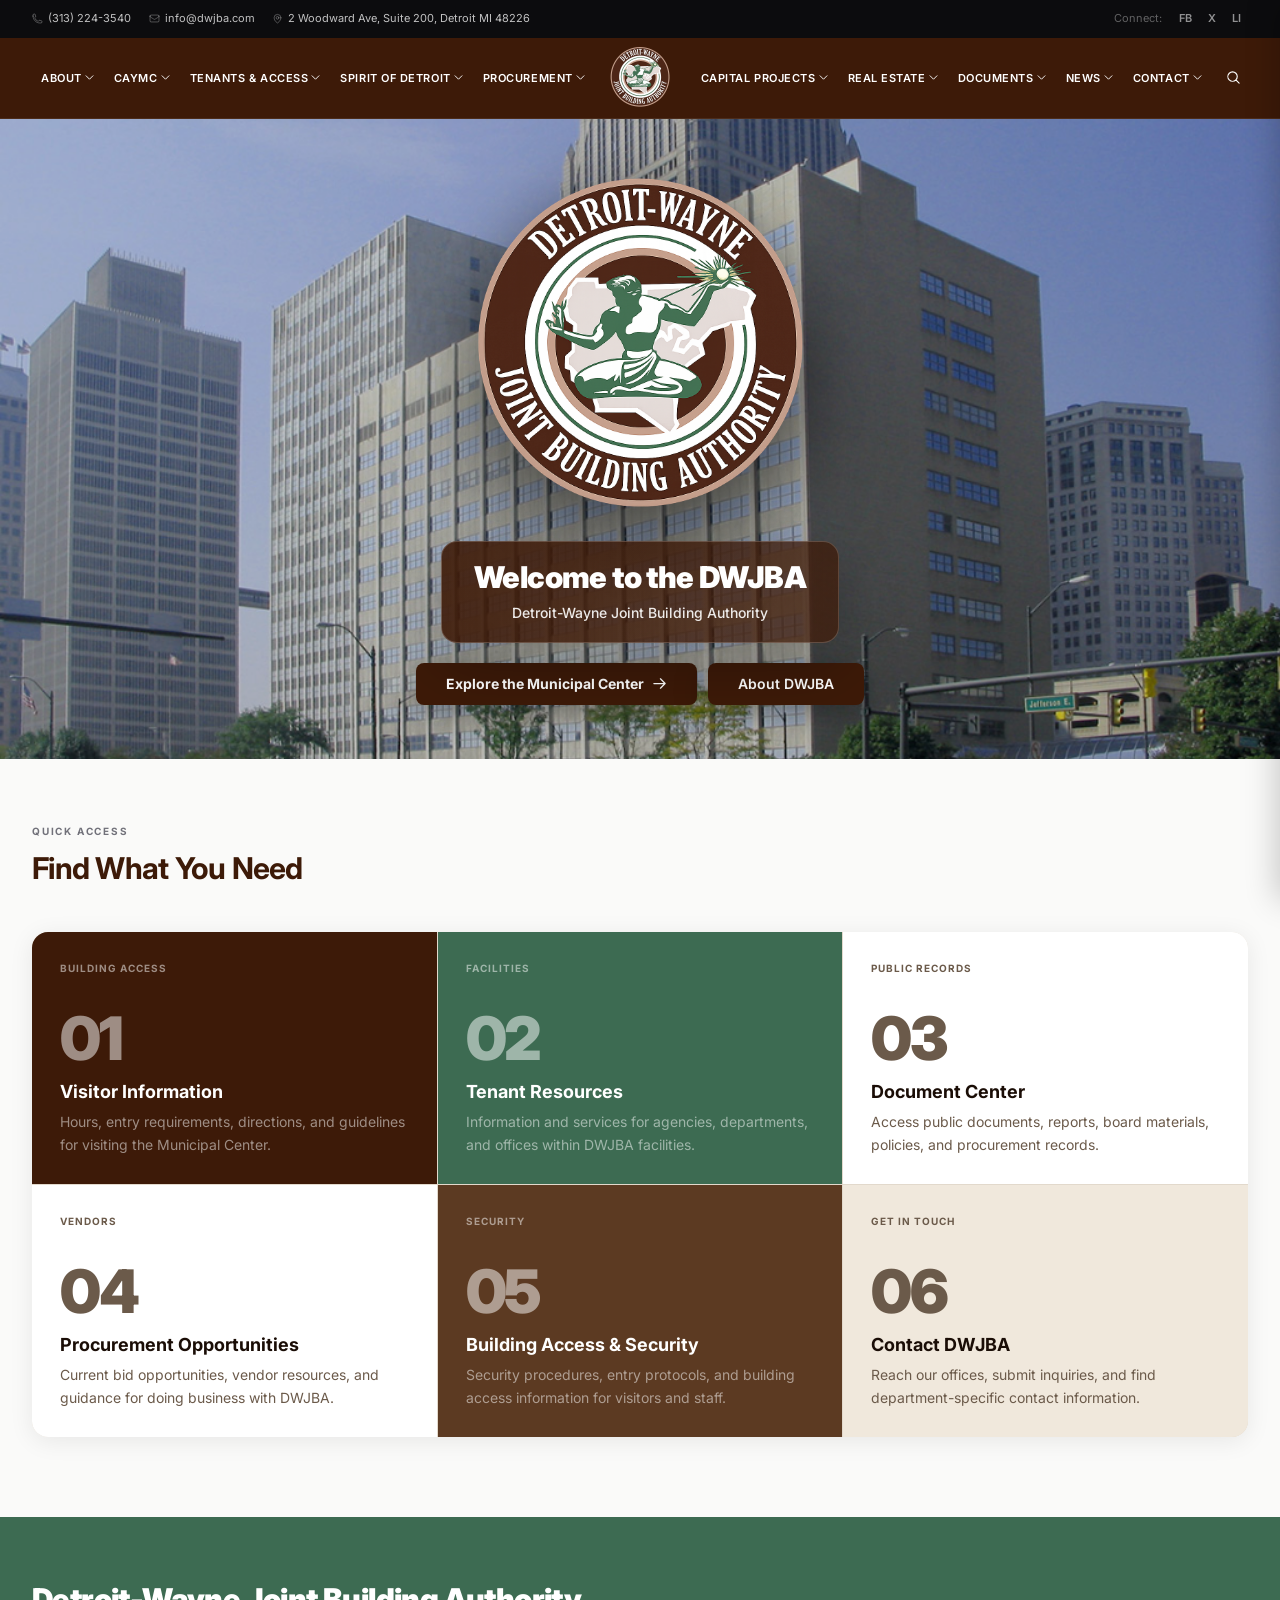
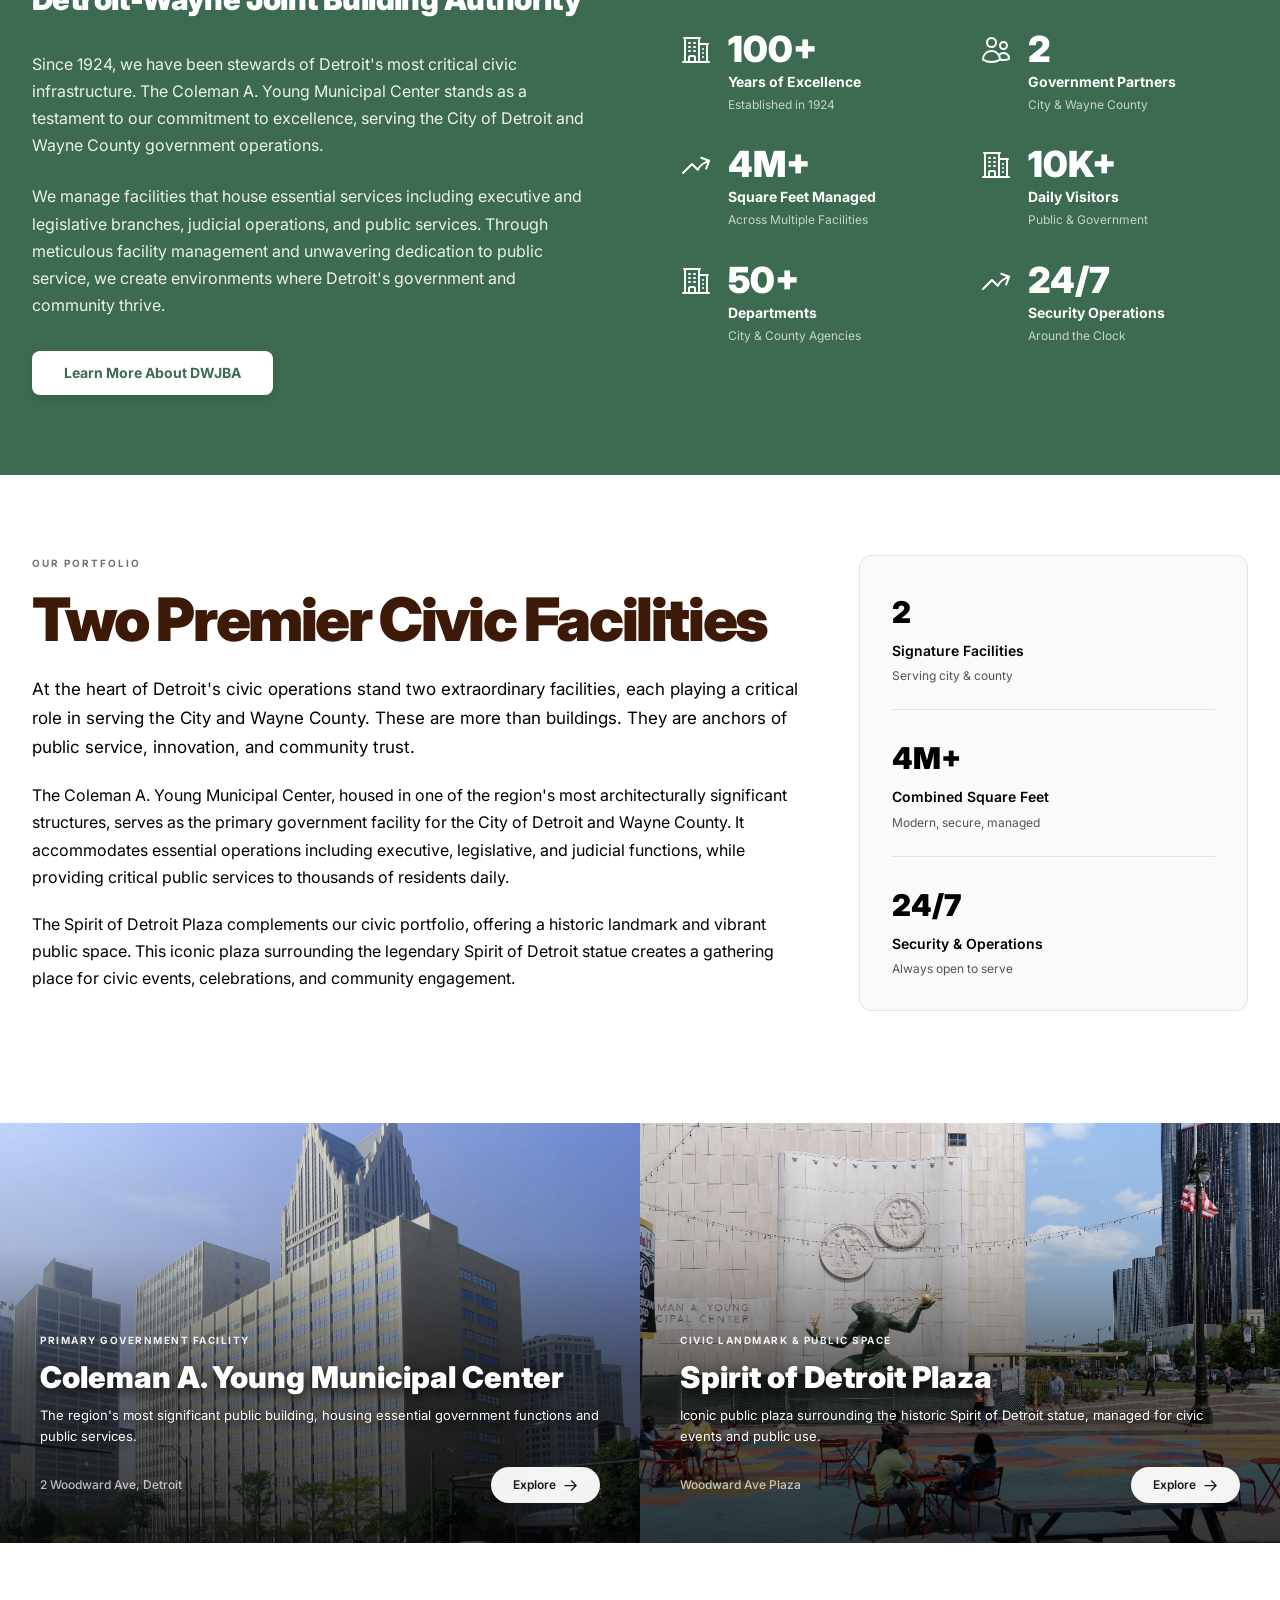
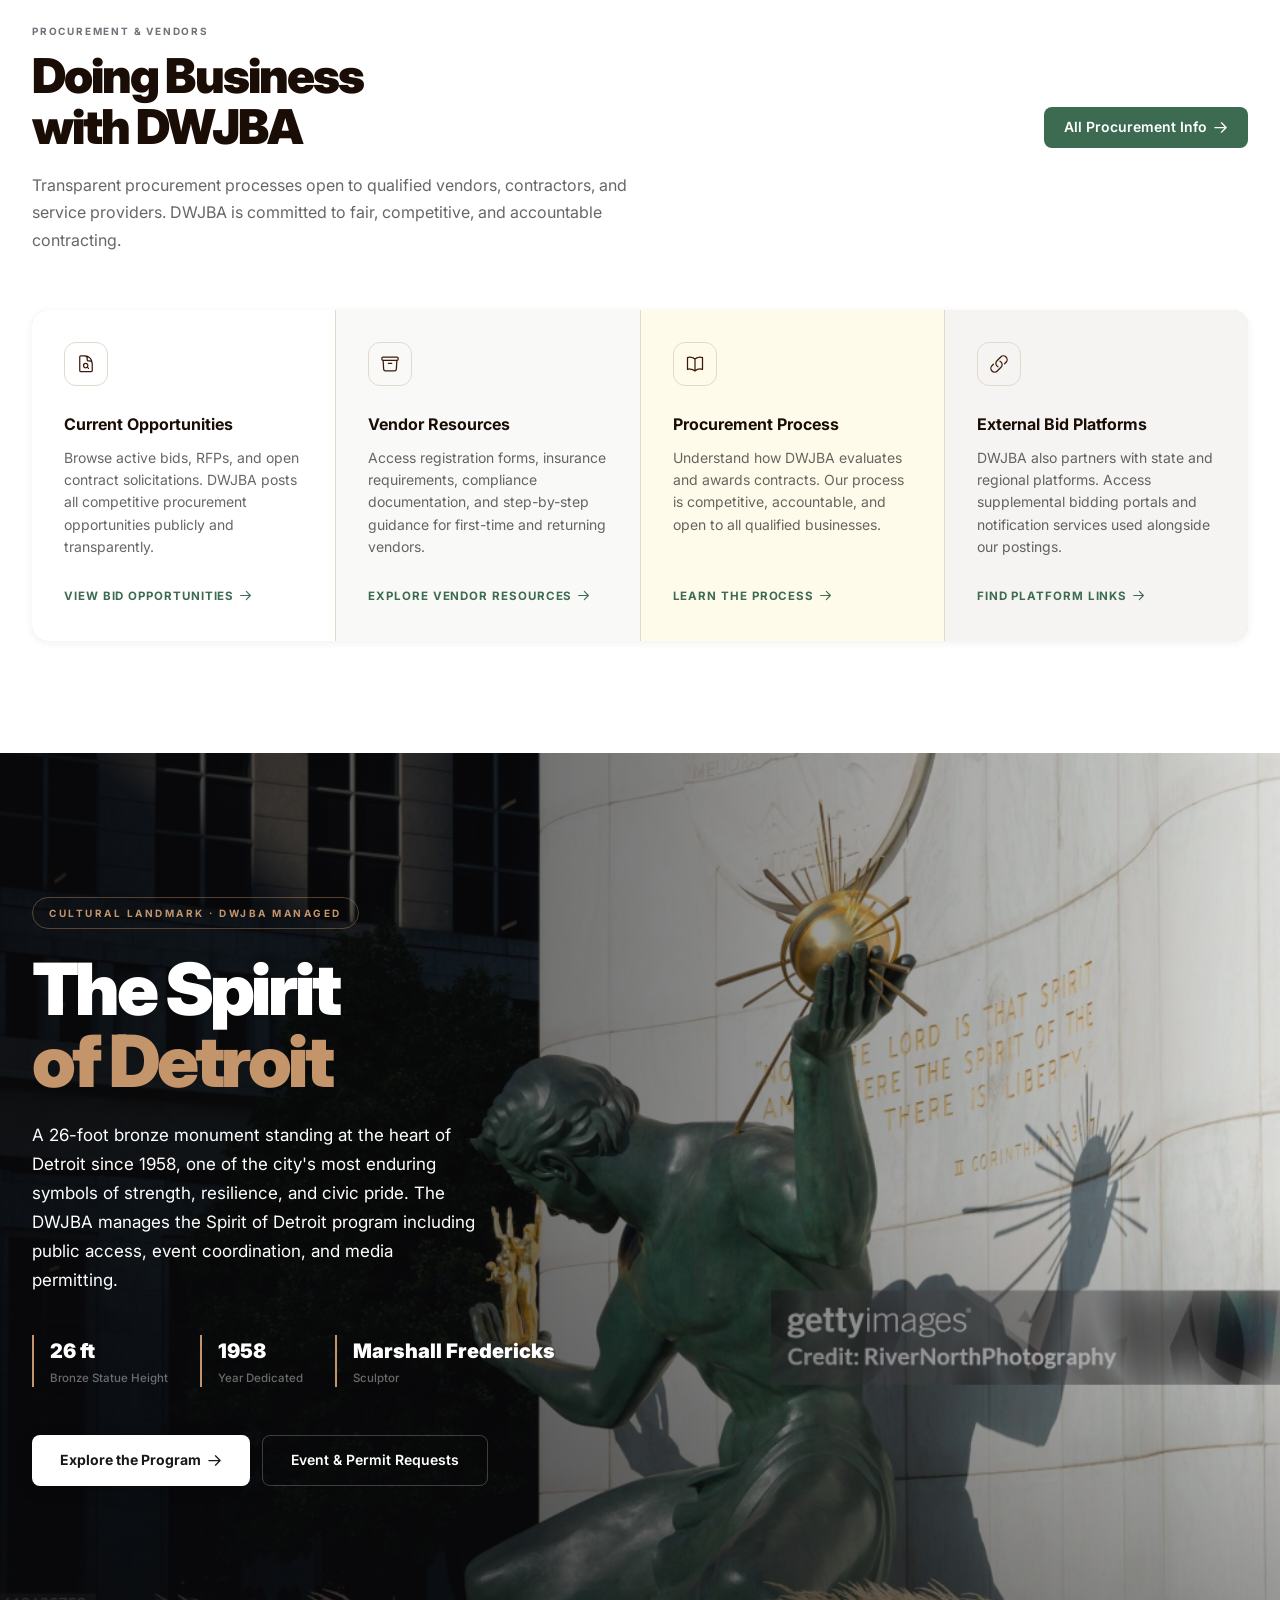
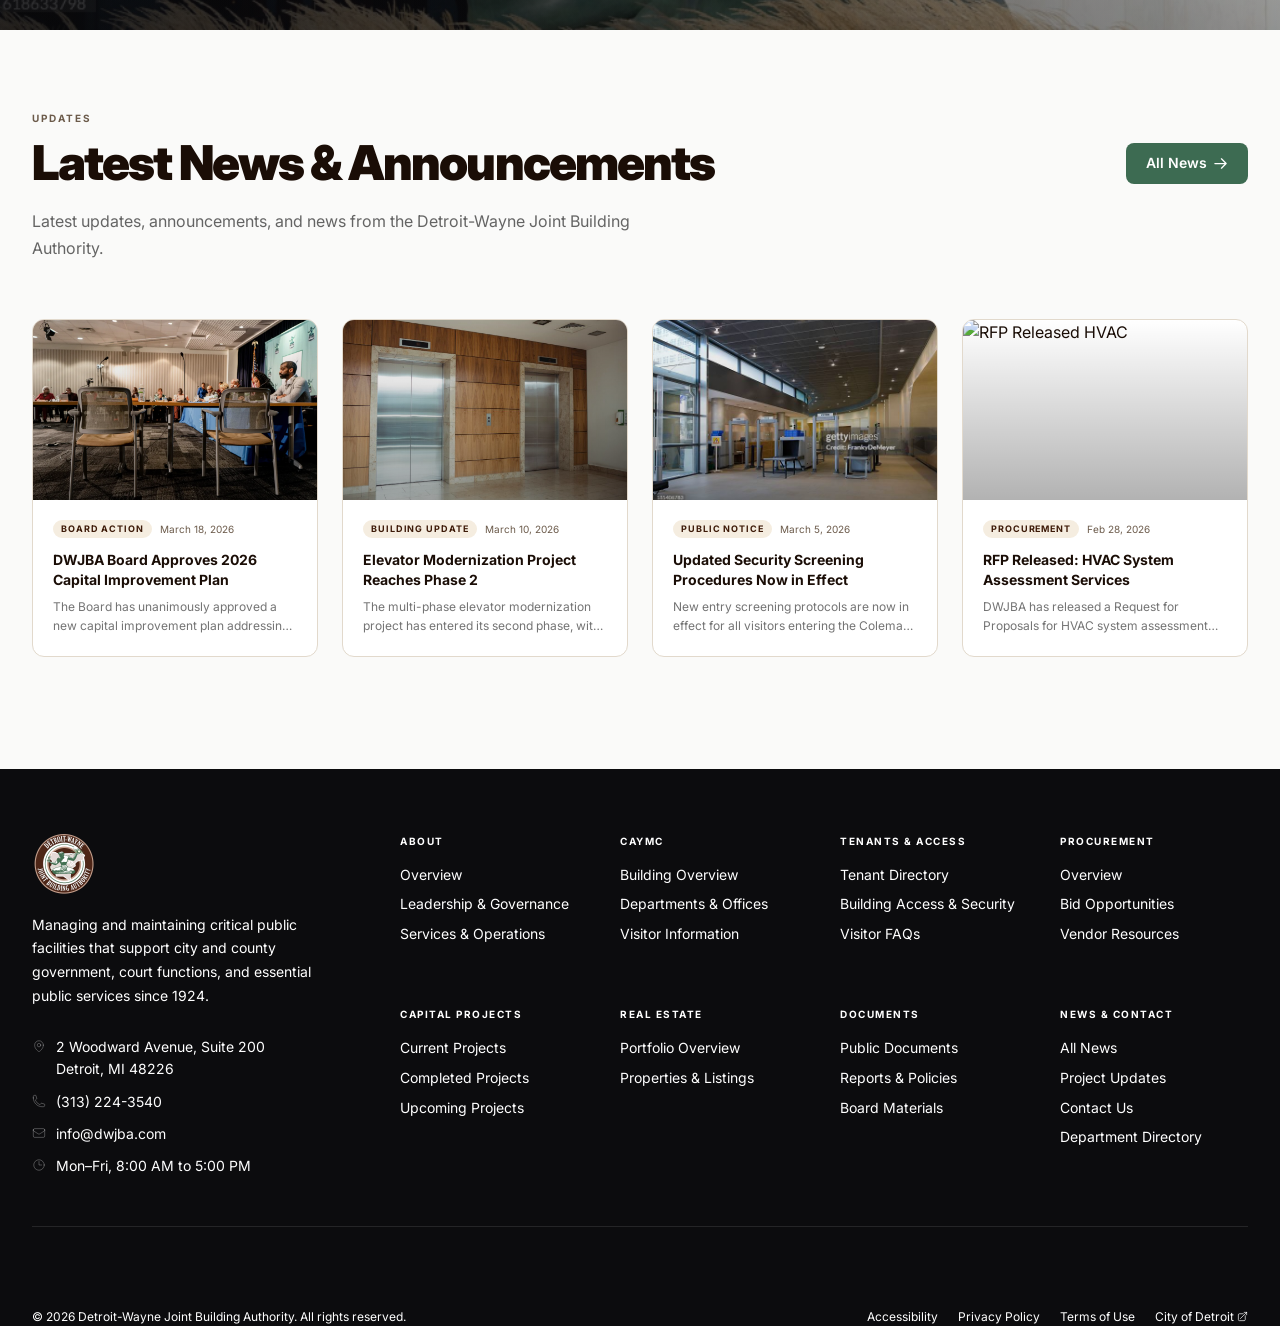
==== index.html @ d1974a9b "Initial deploy: DWJBA Portal" ====
<!DOCTYPE html>
<html lang="en">
<head>
  <meta charset="UTF-8" />
  <meta name="viewport" content="width=device-width, initial-scale=1.0" />
  <title>Detroit-Wayne Joint Building Authority — CAYMC</title>
  <link rel="stylesheet" href="style.css" />
  <link href="https://fonts.googleapis.com/css2?family=Inter:wght@300;400;500;600;700;800;900&display=swap" rel="stylesheet" />
  <script src="https://unpkg.com/lucide@latest/dist/umd/lucide.min.js" defer></script>
  <script src="main.js" defer></script>
  <style>
    /* ── Page-level overrides ────────────────────────────────── */
    * { box-sizing: border-box; margin: 0; padding: 0; }
    html { scroll-behavior: smooth; }
    body { font-family: 'Inter', sans-serif; background: #f9f7f4; color: #1a0d06; -webkit-font-smoothing: antialiased; }
    img { display: block; max-width: 100%; }
    a { text-decoration: none; color: inherit; }

    /* ── Tokens ─────────────────────────────────────────────── */
    :root {
      --brown:        #3d1a08;   /* brand-brown — nav, hero pill, cards */
      --green:        #3d6b52;   /* civic-blue/brand-green */
      --tan:          #c4956a;   /* brand-tan */
      --cream:        #f5ede0;   /* brand-cream */
      --zinc-950:     #0c0c0e;
      --zinc-900:     #18181b;
      --zinc-800:     #27272a;
      --zinc-600:     #52525b;
      --zinc-500:     #71717a;
      --zinc-200:     #e4e4e7;
      --zinc-100:     #f4f4f5;
      --zinc-50:      #fafafa;
      --stone-50:     #fafaf9;
      --border:       #e2d9cc;
      --fg:           #1a0d06;
      --muted:        #6b5a4a;
      --slate-accent: #5c3a22;
      --section-alt:  #f0e8dc;
    }

    /* ── Shared utilities ───────────────────────────────────── */
    .wrap { max-width: 1280px; margin: 0 auto; padding: 0 1rem; }
    @media (min-width:640px)  { .wrap { padding: 0 1.5rem; } }
    @media (min-width:1024px) { .wrap { padding: 0 2rem; } }

    .eyebrow {
      display: block;
      font-size: 10px;
      font-weight: 700;
      text-transform: uppercase;
      letter-spacing: .18em;
      color: var(--zinc-500);
    }

    /* ════════════════════════════════════════════════════════
       TOP BAR
    ════════════════════════════════════════════════════════ */
    .topbar {
      background: var(--zinc-950);
      color: white;
      font-size: 11px;
    }
    .topbar-inner {
      display: flex;
      align-items: center;
      justify-content: space-between;
      gap: 1rem;
      padding: .45rem 1rem;
      max-width: 1280px;
      margin: 0 auto;
    }
    @media (min-width:640px)  { .topbar-inner { padding-left:1.5rem; padding-right:1.5rem; } }
    @media (min-width:1024px) { .topbar-inner { padding-left:2rem; padding-right:2rem; } }
    .topbar-left { display:flex; align-items:center; gap:1.1rem; color:rgba(255,255,255,.75); }
    .topbar-left a { display:flex; align-items:center; gap:5px; transition:color .2s; }
    .topbar-left a:hover { color:white; }
    .topbar-left svg { width:11px; height:11px; color:rgba(255,255,255,.4); flex-shrink:0; }
    .tb-address { display:none; align-items:center; gap:5px; }
    @media (min-width:1024px){ .tb-address { display:flex; } }
    .topbar-right { display:flex; align-items:center; gap:2px; color:rgba(255,255,255,.55); }
    .tb-connect { display:none; margin-right:.5rem; color:rgba(255,255,255,.35); }
    @media (min-width:640px){ .tb-connect { display:block; } }
    .topbar-right a { padding:3px 7px; border-radius:4px; font-weight:600; transition:color .15s, background .15s; }
    .topbar-right a:hover { color:white; background:rgba(255,255,255,.1); }

    /* ════════════════════════════════════════════════════════
       HEADER
    ════════════════════════════════════════════════════════ */
    .site-header {
      background: var(--brown);
      position: sticky;
      top: 0;
      z-index: 500;
      border-bottom: 1px solid rgba(255,255,255,.08);
      transition: box-shadow .3s;
    }
    .site-header.scrolled { box-shadow: 0 4px 24px rgba(0,0,0,.35); }
    .header-inner {
      max-width: 1280px;
      margin: 0 auto;
      padding: 0 1rem;
      display: flex;
      align-items: center;
      height: 80px;
      position: relative;
    }
    @media (min-width:640px)  { .header-inner { padding:0 1.5rem; } }
    @media (min-width:1024px) { .header-inner { padding:0 2rem; } }

    /* Left + Right nav */
    .nav-left, .nav-right {
      display: none;
      align-items: center;
      gap: 1px;
      flex: 1;
    }
    @media (min-width:1280px){ .nav-left,.nav-right { display:flex; } }
    .nav-right { justify-content:flex-end; }

    /* Center logo */
    .nav-logo {
      position: absolute;
      left: 50%;
      transform: translateX(-50%);
    }
    @media (min-width:1280px){
      .nav-logo { position:relative; left:auto; transform:none; flex-shrink:0; }
    }
    .nav-logo img { height:64px; width:64px; object-fit:contain; display:block; }

    /* Nav item */
    .nav-item { position:relative; }
    .nav-btn {
      display: flex;
      align-items: center;
      gap: 2px;
      padding: 7px 9px;
      font-size: 11px;
      font-weight: 600;
      text-transform: uppercase;
      letter-spacing: .05em;
      color: white;
      border-radius: 5px;
      white-space: nowrap;
      cursor: default;
      transition: color .15s;
      background: none;
      border: none;
      font-family: inherit;
    }
    .nav-btn svg { width:11px; height:11px; transition:transform .2s; }
    .nav-item:hover .nav-btn { color:rgba(255,255,255,.78); }
    .nav-item:hover .nav-btn svg { transform:rotate(180deg); }

    .nav-drop {
      display: none;
      position: absolute;
      top: calc(100% + 4px);
      left: 0;
      z-index: 600;
      min-width: 210px;
    }
    .nav-item:hover .nav-drop { display:block; }
    .nav-drop-inner {
      background: white;
      border: 1px solid var(--border);
      border-radius: 12px;
      box-shadow: 0 12px 40px rgba(0,0,0,.18);
      overflow: hidden;
    }
    .nav-drop-inner a {
      display: block;
      padding: 10px 16px;
      font-size: 14px;
      font-weight: 500;
      color: rgba(26,13,6,.8);
      transition: background .12s;
    }
    .nav-drop-inner a:hover { background: var(--zinc-50); }

    /* Search btn */
    .nav-search {
      margin-left: .4rem;
      padding: 7px;
      color: white;
      border-radius: 7px;
      background: none;
      border: none;
      cursor: pointer;
      display: flex;
      align-items: center;
      transition: color .15s;
    }
    .nav-search:hover { color:rgba(255,255,255,.7); }
    .nav-search svg { width:15px; height:15px; }

    /* Mobile toggle */
    .mob-controls {
      display: flex;
      align-items: center;
      gap: .4rem;
      margin-left: auto;
    }
    @media (min-width:1280px){ .mob-controls { display:none; } }
    .mob-controls button {
      padding:7px; color:white; border-radius:7px;
      background:none; border:none; cursor:pointer;
      transition:color .15s;
    }
    .mob-controls button:hover { color:rgba(255,255,255,.7); }
    .mob-controls button svg { width:18px; height:18px; display:block; }

    /* Mobile nav */
    .mob-nav {
      position: fixed;
      top: 0; right: 0; bottom: 0;
      width: 300px;
      background: white;
      z-index: 700;
      overflow-y: auto;
      transform: translateX(100%);
      transition: transform .3s ease;
      box-shadow: -4px 0 30px rgba(0,0,0,.2);
    }
    .mob-nav.open { transform:translateX(0); }
    .mob-nav-head {
      display: flex;
      align-items: center;
      justify-content: space-between;
      padding: 1.25rem 1.5rem;
      background: var(--brown);
      color: white;
    }
    .mob-nav-head span { font-size:14px; font-weight:700; }
    .mob-nav-head button { color:white; background:none; border:none; cursor:pointer; }
    .mob-nav-head button svg { width:20px; height:20px; display:block; }
    .mob-nav-body { padding:.75rem 0; }
    .mob-group { border-bottom:1px solid var(--border); padding:.4rem 0; }
    .mob-label { display:block; padding:.55rem 1.5rem; font-size:11px; font-weight:700; text-transform:uppercase; letter-spacing:.08em; color:var(--brown); }
    .mob-link { display:block; padding:.45rem 1.5rem .45rem 2rem; font-size:14px; color:var(--fg); transition:background .12s; }
    .mob-link:hover { background:var(--section-alt); }
    .scrim {
      display: none;
      position: fixed;
      inset: 0;
      background: rgba(0,0,0,.5);
      z-index: 650;
    }
    .scrim.visible { display:block; }

    /* ════════════════════════════════════════════════════════
       HERO
    ════════════════════════════════════════════════════════ */
    .hero {
      position: relative;
      overflow: hidden;
      background: #18181b;
      height: 65vh;
      min-height: 640px;
      display: flex;
      align-items: center;
      justify-content: center;
    }
    .hero-bg {
      position: absolute;
      inset: 0;
      width: 100%;
      height: 100%;
      object-fit: cover;
      object-position: center 60%;
    }
    .hero-overlay { position:absolute; inset:0; background:rgba(9,9,11,.20); }
    .hero-blur {
      position: absolute;
      inset: 0;
      display: flex;
      align-items: center;
      justify-content: center;
      pointer-events: none;
    }
    .hero-blur-ball {
      width: 380px;
      height: 260px;
      background: linear-gradient(to bottom, rgba(0,0,0,.20), rgba(0,0,0,.15), rgba(0,0,0,.30));
      filter: blur(40px);
      border-radius: 9999px;
    }
    .hero-body {
      position: relative;
      z-index: 2;
      display: flex;
      flex-direction: column;
      align-items: center;
      gap: 1rem;
      text-align: center;
      padding: 0 1rem;
      animation: fadeUp .7s ease both;
    }
    @keyframes fadeUp {
      from { opacity:0; transform:translateY(24px); }
      to   { opacity:1; transform:translateY(0); }
    }
    .hero-seal {
      height: 14rem;
      width: auto;
      filter: drop-shadow(0 20px 40px rgba(0,0,0,.55));
    }
    @media (min-width:640px)  { .hero-seal { height:18rem; } }
    @media (min-width:768px)  { .hero-seal { height:22rem; } }

    .hero-pill {
      background: linear-gradient(to right, rgba(61,26,8,.90), rgba(61,26,8,.75));
      backdrop-filter: blur(12px);
      -webkit-backdrop-filter: blur(12px);
      padding: 1.1rem 2rem;
      border-radius: 1rem;
      max-width: 30rem;
      border: 1px solid rgba(255,255,255,.18);
      box-shadow: 0 20px 60px rgba(0,0,0,.3);
    }
    .hero-pill-title {
      font-size: 1.875rem;
      font-weight: 900;
      color: white;
      line-height: 1.2;
      letter-spacing: -.02em;
    }
    .hero-pill-sub {
      font-size: .875rem;
      color: rgba(255,255,255,.9);
      margin-top: .4rem;
      font-weight: 500;
    }
    .hero-btns {
      display: flex;
      flex-direction: column;
      gap: .7rem;
      margin-top: .25rem;
    }
    @media (min-width:500px){ .hero-btns { flex-direction:row; } }
    .btn-hero {
      display: inline-flex;
      align-items: center;
      justify-content: center;
      gap: .5rem;
      padding: .8rem 1.875rem;
      font-size: .875rem;
      font-weight: 700;
      border-radius: .5rem;
      background: var(--brown);
      color: white;
      box-shadow: 0 8px 32px rgba(0,0,0,.35);
      cursor: default;
      transition: opacity .2s;
      border: none;
      font-family: inherit;
    }
    .btn-hero:hover { opacity:.88; }
    .btn-hero.secondary { font-weight:600; }

    /* ════════════════════════════════════════════════════════
       QUICK ACCESS  — "Find What You Need"
    ════════════════════════════════════════════════════════ */
    .qa-section {
      padding: 4rem 0 5rem;
      background: var(--stone-50);
    }
    .qa-hd { margin-bottom: 2.5rem; }
    .qa-hd .eyebrow { margin-bottom:.3rem; }
    .qa-hd h2 {
      font-size: clamp(1.375rem, 2.5vw, 1.875rem);
      font-weight: 700;
      color: var(--brown);
      letter-spacing: -.025em;
    }

    .qa-grid {
      display: grid;
      grid-template-columns: 1fr;
      gap: 1px;
      background: var(--border);
      border-radius: 1rem;
      overflow: hidden;
      box-shadow: 0 4px 24px rgba(0,0,0,.08);
    }
    @media (min-width:640px)  { .qa-grid { grid-template-columns:repeat(2,1fr); } }
    @media (min-width:1024px) { .qa-grid { grid-template-columns:repeat(3,1fr); } }

    .qa-card {
      display: flex;
      flex-direction: column;
      min-height: 220px;
      padding: 1.75rem;
      cursor: default;
      position: relative;
      transition: filter .2s;
    }
    .qa-card:hover { filter:brightness(.96); }

    .qa-c-brown  { background: var(--brown); }
    .qa-c-green  { background: var(--green); }
    .qa-c-white  { background: white; }
    .qa-c-slate  { background: var(--slate-accent); }
    .qa-c-alt    { background: var(--section-alt); }

    .qa-top {
      display: flex;
      align-items: flex-start;
      justify-content: space-between;
      margin-bottom: auto;
    }
    .qa-tag { font-size:10px; font-weight:700; text-transform:uppercase; letter-spacing:.1em; }
    .qa-tag-light { color:rgba(255,255,255,.5); }
    .qa-tag-dark  { color:var(--muted); }

    .qa-arrow {
      width: 32px; height: 32px;
      border-radius: 9999px;
      border: 1px solid;
      display: flex; align-items:center; justify-content:center;
      flex-shrink: 0;
      opacity: 0;
      transition: opacity .2s, transform .2s;
    }
    .qa-card:hover .qa-arrow { opacity:1; transform:translate(2px,-2px); }
    .qa-arrow-light { border-color:rgba(255,255,255,.3); color:white; }
    .qa-arrow-dark  { border-color:var(--border); color:var(--fg); }
    .qa-arrow svg   { width:15px; height:15px; }

    .qa-num {
      font-size: 3.75rem;
      font-weight: 900;
      line-height: 1;
      letter-spacing: -.04em;
      margin: 1rem 0 .75rem;
      user-select: none;
    }
    .qa-num-light { color:rgba(255,255,255,.5); }
    .qa-num-dark  { color:var(--muted); }

    .qa-title { font-size:1.125rem; font-weight:700; line-height:1.3; margin-bottom:.5rem; }
    .qa-title-light { color:white; }
    .qa-title-dark  { color:var(--fg); }

    .qa-desc { font-size:.875rem; line-height:1.6; }
    .qa-desc-light { color:rgba(255,255,255,.5); }
    .qa-desc-dark  { color:var(--muted); }

    /* ════════════════════════════════════════════════════════
       ABOUT — green band
    ════════════════════════════════════════════════════════ */
    .about-section {
      padding: 4rem 0 5rem;
      background: var(--green);
    }
    .about-grid {
      display: grid;
      grid-template-columns: 1fr;
      gap: 3rem;
      align-items: center;
    }
    @media (min-width:1024px){ .about-grid { grid-template-columns:1fr 1fr; gap:5rem; } }

    .about-h2 {
      font-size: clamp(1.375rem,3vw,1.875rem);
      font-weight: 900;
      color: white;
      line-height: 1.25;
      letter-spacing: -.02em;
      margin-bottom: 2rem;
    }
    .about-body { color:rgba(255,255,255,.9); font-size:1rem; line-height:1.7; }
    .about-body p+p { margin-top:1.5rem; }

    .btn-about {
      display: inline-flex;
      align-items: center;
      padding: .825rem 2rem;
      background: white;
      color: var(--green);
      font-size: .875rem;
      font-weight: 700;
      border-radius: .5rem;
      margin-top: 2rem;
      cursor: default;
      box-shadow: 0 4px 14px rgba(0,0,0,.12);
      transition: background .2s;
      border: none;
      font-family: inherit;
    }
    .btn-about:hover { background:rgba(255,255,255,.9); }

    .about-stats { display:grid; grid-template-columns:1fr 1fr; gap:2rem; }
    .about-stat { display:flex; align-items:flex-start; gap:1rem; }
    .about-stat-icon { flex-shrink:0; margin-top:3px; }
    .about-stat-icon svg { width:32px; height:32px; color:white; }
    .about-stat-val { font-size:clamp(1.75rem,3vw,2.25rem); font-weight:900; color:white; line-height:1; margin-bottom:4px; }
    .about-stat-lbl { font-size:.875rem; font-weight:700; color:white; margin-bottom:2px; }
    .about-stat-sub { font-size:.75rem; color:rgba(255,255,255,.7); }

    /* ════════════════════════════════════════════════════════
       FEATURED FACILITIES
    ════════════════════════════════════════════════════════ */
    .fac-section { background:white; }

    .fac-intro { padding:5rem 0 7rem; }
    .fac-intro-grid {
      display: grid;
      grid-template-columns: 1fr;
      gap: 3rem;
      align-items: start;
    }
    @media (min-width:1024px){ .fac-intro-grid { grid-template-columns:2fr 1fr; } }

    .fac-eyebrow { font-size:10px; font-weight:700; text-transform:uppercase; letter-spacing:.2em; color:var(--zinc-500); display:block; margin-bottom:1rem; }
    .fac-h2 {
      font-size: clamp(2.5rem,5vw,3.75rem);
      font-weight: 900;
      color: var(--brown);
      letter-spacing: -.04em;
      line-height: 1.08;
      margin-bottom: 1.5rem;
    }
    .fac-body { color:black; line-height:1.7; }
    .fac-body p { font-size:1.0625rem; }
    .fac-body p+p { margin-top:1.25rem; font-size:1rem; }

    .fac-stats-box {
      background: var(--zinc-50);
      border-radius: .75rem;
      padding: 2rem;
      border: 1px solid var(--zinc-200);
    }
    .fs-item+.fs-item { border-top:1px solid var(--zinc-200); padding-top:1.5rem; margin-top:1.5rem; }
    .fs-val { font-size:1.875rem; font-weight:900; color:black; margin-bottom:4px; }
    .fs-lbl { font-size:.875rem; font-weight:600; color:black; }
    .fs-sub { font-size:.75rem; color:var(--zinc-600); margin-top:4px; }

    /* Image cards grid */
    .fac-cards {
      display: grid;
      grid-template-columns: 1fr;
      border: 1px solid var(--zinc-300);
    }
    @media (min-width:1024px){ .fac-cards { grid-template-columns:1fr 1fr; } }

    .fac-card {
      position: relative;
      overflow: hidden;
      background: var(--zinc-900);
      min-height: 420px;
      display: flex;
      flex-direction: column;
      cursor: default;
    }
    .fac-card+.fac-card { border-top:1px solid var(--zinc-300); }
    @media (min-width:1024px){
      .fac-card+.fac-card { border-top:none; border-left:1px solid var(--zinc-300); }
    }
    .fac-card-img {
      position: absolute;
      inset: 0;
      width: 100%; height: 100%;
      object-fit: cover;
      transition: transform .7s ease;
    }
    .fac-card:hover .fac-card-img { transform:scale(1.05); }
    .fac-card-grad {
      position: absolute;
      inset: 0;
      background: linear-gradient(to top, rgba(0,0,0,.75) 0%, rgba(0,0,0,.55) 40%, rgba(0,0,0,.15) 70%, transparent 100%);
    }
    .fac-card-hov {
      position: absolute;
      inset: 0;
      background: transparent;
      transition: background .4s;
    }
    .fac-card:hover .fac-card-hov { background:rgba(0,0,0,.15); }
    .fac-card-body {
      position: relative;
      z-index: 2;
      display: flex;
      flex-direction: column;
      justify-content: flex-end;
      height: 100%;
      padding: 1.5rem;
    }
    @media (min-width:640px)  { .fac-card-body { padding:2rem; } }
    @media (min-width:768px)  { .fac-card-body { padding:2.5rem; } }
    .fac-card-type { font-size:10px; font-weight:700; text-transform:uppercase; letter-spacing:.15em; color:rgba(255,255,255,.9); margin-bottom:.65rem; }
    .fac-card-name { font-size:clamp(1.25rem,3vw,1.875rem); font-weight:900; color:white; line-height:1.2; margin-bottom:.65rem; text-shadow:0 4px 12px rgba(0,0,0,.8); }
    .fac-card-desc { font-size:.8125rem; color:white; line-height:1.6; margin-bottom:1.25rem; text-shadow:0 3px 8px rgba(0,0,0,.7); }
    .fac-card-foot { display:flex; align-items:center; justify-content:space-between; gap:.75rem; }
    .fac-card-loc  { font-size:.75rem; color:rgba(255,255,255,.7); font-weight:500; }
    .btn-explore {
      display: inline-flex;
      align-items: center;
      gap: .4rem;
      padding: .55rem 1.4rem;
      background: rgba(255,255,255,.95);
      color: var(--zinc-900);
      font-size: .75rem;
      font-weight: 600;
      border-radius: 9999px;
      flex-shrink: 0;
      cursor: default;
    }
    .btn-explore svg { width:15px; height:15px; }

    /* ════════════════════════════════════════════════════════
       PROCUREMENT — "Doing Business with DWJBA"
    ════════════════════════════════════════════════════════ */
    .proc-section {
      padding: 5rem 0 7rem;
      background: white;
    }
    .proc-hd { margin-bottom:3.5rem; }
    .proc-hd-row {
      display: flex;
      flex-direction: column;
      gap: 1rem;
      margin-top: .75rem;
    }
    @media (min-width:640px){ .proc-hd-row { flex-direction:row; align-items:flex-end; justify-content:space-between; } }
    .proc-h2 { font-size:clamp(2.25rem,5vw,3rem); font-weight:900; color:var(--fg); letter-spacing:-.04em; line-height:1.05; }
    .btn-proc {
      display: inline-flex;
      align-items: center;
      gap: .4rem;
      padding: .6rem 1.25rem;
      background: var(--green);
      color: white;
      font-size: .875rem;
      font-weight: 600;
      border-radius: .5rem;
      flex-shrink: 0;
      white-space: nowrap;
      cursor: default;
      margin-bottom: 4px;
    }
    .btn-proc svg { width:15px; height:15px; }
    .proc-desc { font-size:1rem; color:rgba(0,0,0,.6); line-height:1.7; max-width:40rem; margin-top:1.25rem; }

    .proc-grid {
      display: grid;
      grid-template-columns: 1fr;
      gap: 1px;
      background: var(--border);
      border-radius: 1rem;
      overflow: hidden;
      box-shadow: 0 2px 8px rgba(0,0,0,.06);
    }
    @media (min-width:640px)  { .proc-grid { grid-template-columns:repeat(2,1fr); } }
    @media (min-width:1024px) { .proc-grid { grid-template-columns:repeat(4,1fr); } }

    .proc-card {
      padding: 2rem 2rem 2.25rem;
      display: flex;
      flex-direction: column;
      transition: filter .2s;
      cursor: default;
    }
    .proc-card:hover { filter:brightness(.97); }
    .pc-white  { background:white; }
    .pc-stone  { background:#f9f9f8; }
    .pc-amber  { background:#fffbeb; }
    .pc-stone2 { background:#f5f4f3; }

    .proc-icon {
      width: 44px; height: 44px;
      border-radius: .75rem;
      border: 1px solid var(--border);
      display: flex; align-items:center; justify-content:center;
      margin-bottom: 1.75rem;
      transition: border-color .2s;
    }
    .proc-card:hover .proc-icon { border-color:rgba(61,26,8,.28); }
    .proc-icon svg { width:20px; height:20px; color:var(--brown); }

    .proc-title { font-size:1rem; font-weight:700; color:var(--fg); margin-bottom:.75rem; line-height:1.3; }
    .proc-desc-t { font-size:.875rem; color:rgba(0,0,0,.6); line-height:1.6; flex:1; margin-bottom:1.75rem; }
    .proc-cta {
      display: inline-flex;
      align-items: center;
      gap: 5px;
      font-size: .72rem;
      font-weight: 700;
      text-transform: uppercase;
      letter-spacing: .08em;
      color: var(--green);
      cursor: default;
    }
    .proc-cta svg { width:13px; height:13px; }

    /* ════════════════════════════════════════════════════════
       SPIRIT OF DETROIT
    ════════════════════════════════════════════════════════ */
    .spirit-section {
      position: relative;
      overflow: hidden;
      background: var(--zinc-800);
    }
    .spirit-bg {
      position: absolute;
      inset: 0;
      width: 100%; height: 100%;
      object-fit: cover;
      opacity: .85;
      object-position: center 20%;
    }
    .spirit-grad-lr {
      position: absolute;
      inset: 0;
      background: linear-gradient(to right, rgba(9,9,11,.80) 0%, rgba(9,9,11,.60) 50%, rgba(9,9,11,.20) 100%);
    }
    @media (min-width:768px){
      .spirit-grad-lr { background:linear-gradient(to right, rgba(9,9,11,.75) 0%, rgba(9,9,11,.45) 50%, rgba(9,9,11,0) 100%); }
    }
    .spirit-grad-tb {
      position: absolute;
      inset: 0;
      background: linear-gradient(to top, rgba(9,9,11,.5) 0%, rgba(9,9,11,.15) 50%, transparent 100%);
    }
    @media (min-width:768px){
      .spirit-grad-tb { background:linear-gradient(to top, rgba(9,9,11,.35) 0%, transparent 50%, transparent 100%); }
    }
    .spirit-content {
      position: relative;
      z-index: 2;
      padding: 6rem 0 9rem;
    }
    @media (min-width:768px){ .spirit-content { padding:9rem 0; } }
    .spirit-inner { max-width:34rem; }

    .spirit-badge {
      display: inline-block;
      font-size: 10px;
      font-weight: 700;
      text-transform: uppercase;
      letter-spacing: .25em;
      color: var(--tan);
      border: 1px solid rgba(196,149,106,.4);
      padding: .45rem 1rem;
      border-radius: 9999px;
      margin-bottom: 1.5rem;
    }
    .spirit-h2 {
      font-size: clamp(3rem,7vw,4.5rem);
      font-weight: 900;
      color: white;
      letter-spacing: -.05em;
      line-height: 1;
      margin-bottom: 1.5rem;
    }
    .spirit-h2-tan { color:var(--tan); }
    .spirit-body {
      font-size: 1rem;
      color: white;
      line-height: 1.7;
      margin-bottom: 2.5rem;
      max-width: 28rem;
    }
    @media (min-width:768px){ .spirit-body { font-size:1.0625rem; } }

    .spirit-facts { display:flex; flex-wrap:wrap; gap:2rem; margin-bottom:3rem; }
    .spirit-fact { border-left:2px solid var(--tan); padding-left:1rem; }
    .spirit-fact-val { font-size:1.25rem; font-weight:900; color:white; }
    .spirit-fact-lbl { font-size:.72rem; color:rgba(255,255,255,.4); margin-top:2px; font-weight:500; }

    .spirit-btns { display:flex; flex-wrap:wrap; gap:.75rem; }
    .btn-spirit-w {
      display: inline-flex;
      align-items: center;
      gap: .4rem;
      padding: .825rem 1.75rem;
      background: white;
      color: var(--zinc-900);
      font-size: .875rem;
      font-weight: 700;
      border-radius: .5rem;
      box-shadow: 0 4px 16px rgba(0,0,0,.2);
      cursor: default;
    }
    .btn-spirit-w svg { width:15px; height:15px; }
    .btn-spirit-o {
      display: inline-flex;
      align-items: center;
      gap: .4rem;
      padding: .825rem 1.75rem;
      border: 1px solid rgba(255,255,255,.22);
      color: white;
      font-size: .875rem;
      font-weight: 600;
      border-radius: .5rem;
      cursor: default;
    }

    /* ════════════════════════════════════════════════════════
       NEWS & ANNOUNCEMENTS
    ════════════════════════════════════════════════════════ */
    .news-section {
      padding: 5rem 0 7rem;
      background: var(--stone-50);
    }
    .news-hd { margin-bottom:3.5rem; }
    .news-eyebrow { font-size:10px; font-weight:700; text-transform:uppercase; letter-spacing:.2em; color:var(--muted); display:block; }
    .news-hd-row {
      display: flex;
      flex-direction: column;
      gap: 1rem;
      margin-top: .75rem;
    }
    @media (min-width:640px){ .news-hd-row { flex-direction:row; align-items:flex-end; justify-content:space-between; } }
    .news-h2 { font-size:clamp(2rem,5vw,3rem); font-weight:900; color:var(--fg); letter-spacing:-.04em; line-height:1.05; }
    .btn-news {
      display: inline-flex;
      align-items: center;
      gap: .4rem;
      padding: .6rem 1.25rem;
      background: var(--green);
      color: white;
      font-size: .875rem;
      font-weight: 600;
      border-radius: .5rem;
      flex-shrink: 0;
      white-space: nowrap;
      margin-bottom: 4px;
      cursor: default;
    }
    .btn-news svg { width:15px; height:15px; }
    .news-sub { font-size:1rem; color:rgba(0,0,0,.6); line-height:1.7; max-width:40rem; margin-top:1.25rem; }

    .news-grid {
      display: grid;
      grid-template-columns: 1fr;
      gap: 1.5rem;
    }
    @media (min-width:640px)  { .news-grid { grid-template-columns:repeat(2,1fr); } }
    @media (min-width:1024px) { .news-grid { grid-template-columns:repeat(4,1fr); } }

    .news-card {
      background: white;
      border-radius: .75rem;
      overflow: hidden;
      border: 1px solid var(--border);
      display: flex;
      flex-direction: column;
      cursor: default;
    }
    .nc-img { position:relative; overflow:hidden; height:180px; flex-shrink:0; }
    .nc-img img { width:100%; height:100%; object-fit:cover; transition:transform .5s ease; }
    .news-card:hover .nc-img img { transform:scale(1.05); }
    .nc-img-ov { position:absolute; inset:0; background:linear-gradient(to top, rgba(0,0,0,.3), transparent); }
    .nc-body { padding:1.25rem; flex:1; }
    .nc-meta { display:flex; align-items:center; gap:.5rem; margin-bottom:.75rem; }
    .nc-cat {
      font-size: 9px;
      font-weight: 700;
      text-transform: uppercase;
      letter-spacing: .1em;
      color: var(--brown);
      background: var(--cream);
      padding: 2px 8px;
      border-radius: 9999px;
    }
    .nc-date { font-size:10px; color:var(--muted); }
    .nc-title {
      font-size: .875rem;
      font-weight: 700;
      color: var(--fg);
      line-height: 1.4;
      margin-bottom: .5rem;
      display: -webkit-box;
      -webkit-line-clamp: 2;
      -webkit-box-orient: vertical;
      overflow: hidden;
      transition: color .2s;
    }
    .news-card:hover .nc-title { color:var(--brown); }
    .nc-desc {
      font-size: .75rem;
      color: rgba(0,0,0,.55);
      line-height: 1.6;
      display: -webkit-box;
      -webkit-line-clamp: 2;
      -webkit-box-orient: vertical;
      overflow: hidden;
    }

    /* ════════════════════════════════════════════════════════
       FOOTER
    ════════════════════════════════════════════════════════ */
    .site-footer { background:var(--zinc-950); color:white; }
    .footer-main {
      max-width: 1280px;
      margin: 0 auto;
      padding: 4rem 1rem 3rem;
    }
    @media (min-width:640px)  { .footer-main { padding-left:1.5rem; padding-right:1.5rem; } }
    @media (min-width:1024px) { .footer-main { padding-left:2rem; padding-right:2rem; } }

    .footer-top {
      display: flex;
      flex-direction: column;
      gap: 3rem;
      padding-bottom: 3rem;
      border-bottom: 1px solid rgba(255,255,255,.1);
    }
    @media (min-width:1024px){ .footer-top { flex-direction:row; gap:5rem; } }

    .footer-brand { flex-shrink:0; }
    @media (min-width:1024px){ .footer-brand { width:18rem; } }
    .footer-logo { height:64px; width:auto; margin-bottom:1rem; }
    .footer-desc { font-size:.875rem; color:white; line-height:1.7; margin-bottom:1.75rem; }
    .footer-contacts { display:flex; flex-direction:column; gap:.625rem; }
    .footer-ci { display:flex; align-items:flex-start; gap:.625rem; font-size:.875rem; color:white; }
    .footer-ci svg { width:14px; height:14px; color:rgba(255,255,255,.3); flex-shrink:0; margin-top:3px; }
    .footer-ci a:hover { color:white; text-decoration:underline; }

    .footer-nav {
      flex: 1;
      display: grid;
      grid-template-columns: repeat(2,1fr);
      gap: 2rem;
    }
    @media (min-width:640px)  { .footer-nav { grid-template-columns:repeat(3,1fr); } }
    @media (min-width:1024px) { .footer-nav { grid-template-columns:repeat(4,1fr); } }

    .fn-col h3 { font-size:10px; font-weight:700; text-transform:uppercase; letter-spacing:.15em; color:white; margin-bottom:1rem; }
    .fn-col ul { display:flex; flex-direction:column; gap:.625rem; }
    .fn-col li span,
    .fn-col li a { font-size:.875rem; color:white; line-height:1.4; display:block; cursor:default; transition:color .15s; }
    .fn-col li a:hover { color:rgba(255,255,255,.7); }

    .footer-bottom {
      max-width: 1280px;
      margin: 0 auto;
      padding: 2rem 1rem 0;
      display: flex;
      flex-direction: column;
      align-items: center;
      gap: 1rem;
    }
    @media (min-width:640px){
      .footer-bottom { flex-direction:row; justify-content:space-between; padding-left:1.5rem; padding-right:1.5rem; }
    }
    @media (min-width:1024px){ .footer-bottom { padding-left:2rem; padding-right:2rem; } }
    .footer-copy { font-size:.75rem; color:white; }
    .footer-legal { display:flex; align-items:center; gap:1.25rem; font-size:.75rem; color:white; }
    .footer-legal a,
    .footer-legal button { color:white; background:none; border:none; font-family:inherit; font-size:inherit; cursor:pointer; transition:color .15s; }
    .footer-legal a:hover,
    .footer-legal button:hover { color:rgba(255,255,255,.7); }
    .footer-legal-ext { display:flex; align-items:center; gap:3px; }
    .footer-legal-ext svg { width:11px; height:11px; }
  </style>
</head>
<body>

<!-- ═══════════════════════════════════════════════════════
     TOP BAR
════════════════════════════════════════════════════════ -->
<div class="topbar">
  <div class="topbar-inner">
    <div class="topbar-left">
      <a href="tel:+13132243540">
        <svg xmlns="http://www.w3.org/2000/svg" fill="none" viewBox="0 0 24 24" stroke-width="1.5" stroke="currentColor"><path stroke-linecap="round" stroke-linejoin="round" d="M2.25 6.75c0 8.284 6.716 15 15 15h2.25a2.25 2.25 0 0 0 2.25-2.25v-1.372c0-.516-.351-.966-.852-1.091l-4.423-1.106c-.44-.11-.902.055-1.173.417l-.97 1.293c-.282.376-.769.542-1.21.38a12.035 12.035 0 0 1-7.143-7.143c-.162-.441.004-.928.38-1.21l1.293-.97c.363-.271.527-.734.417-1.173L6.963 3.102a1.125 1.125 0 0 0-1.091-.852H4.5A2.25 2.25 0 0 0 2.25 4.5v2.25Z" /></svg>
        (313) 224-3540
      </a>
      <a href="mailto:info@dwjba.com">
        <svg xmlns="http://www.w3.org/2000/svg" fill="none" viewBox="0 0 24 24" stroke-width="1.5" stroke="currentColor"><path stroke-linecap="round" stroke-linejoin="round" d="M21.75 6.75v10.5a2.25 2.25 0 0 1-2.25 2.25h-15a2.25 2.25 0 0 1-2.25-2.25V6.75m19.5 0A2.25 2.25 0 0 0 19.5 4.5h-15a2.25 2.25 0 0 0-2.25 2.25m19.5 0v.243a2.25 2.25 0 0 1-1.07 1.916l-7.5 4.615a2.25 2.25 0 0 1-2.36 0L3.32 8.91a2.25 2.25 0 0 1-1.07-1.916V6.75" /></svg>
        info@dwjba.com
      </a>
      <span class="tb-address">
        <svg xmlns="http://www.w3.org/2000/svg" fill="none" viewBox="0 0 24 24" stroke-width="1.5" stroke="currentColor" style="width:11px;height:11px;color:rgba(255,255,255,.4)"><path stroke-linecap="round" stroke-linejoin="round" d="M15 10.5a3 3 0 1 1-6 0 3 3 0 0 1 6 0Z" /><path stroke-linecap="round" stroke-linejoin="round" d="M19.5 10.5c0 7.142-7.5 11.25-7.5 11.25S4.5 17.642 4.5 10.5a7.5 7.5 0 1 1 15 0Z" /></svg>
        2 Woodward Ave, Suite 200, Detroit MI 48226
      </span>
    </div>
    <div class="topbar-right">
      <span class="tb-connect">Connect:</span>
      <a href="https://facebook.com" target="_blank" rel="noopener">FB</a>
      <a href="https://twitter.com" target="_blank" rel="noopener">X</a>
      <a href="https://linkedin.com" target="_blank" rel="noopener">LI</a>
    </div>
  </div>
</div>

<!-- ═══════════════════════════════════════════════════════
     HEADER
════════════════════════════════════════════════════════ -->
<header class="site-header" id="siteHeader">
  <div class="header-inner">

    <!-- Left Nav -->
    <nav class="nav-left">
      <div class="nav-item">
        <button class="nav-btn">About <svg xmlns="http://www.w3.org/2000/svg" fill="none" viewBox="0 0 24 24" stroke-width="2" stroke="currentColor"><path stroke-linecap="round" stroke-linejoin="round" d="m19.5 8.25-7.5 7.5-7.5-7.5" /></svg></button>
        <div class="nav-drop"><div class="nav-drop-inner">
          <a href="about.html">Overview</a>
          <a href="about.html#leadership">Leadership &amp; Governance</a>
          <a href="about.html#services">Services &amp; Operations</a>
        </div></div>
      </div>
      <div class="nav-item">
        <button class="nav-btn">CAYMC <svg xmlns="http://www.w3.org/2000/svg" fill="none" viewBox="0 0 24 24" stroke-width="2" stroke="currentColor"><path stroke-linecap="round" stroke-linejoin="round" d="m19.5 8.25-7.5 7.5-7.5-7.5" /></svg></button>
        <div class="nav-drop"><div class="nav-drop-inner">
          <a href="directory.html">Overview</a>
          <a href="directory.html">Departments &amp; Offices</a>
          <a href="contact.html">Visitor Information</a>
        </div></div>
      </div>
      <div class="nav-item">
        <button class="nav-btn">Tenants &amp; Access <svg xmlns="http://www.w3.org/2000/svg" fill="none" viewBox="0 0 24 24" stroke-width="2" stroke="currentColor"><path stroke-linecap="round" stroke-linejoin="round" d="m19.5 8.25-7.5 7.5-7.5-7.5" /></svg></button>
        <div class="nav-drop"><div class="nav-drop-inner">
          <a href="directory.html">Tenant Directory</a>
          <a href="contact.html">Building Access &amp; Security</a>
          <a href="contact.html">Visitor FAQs</a>
        </div></div>
      </div>
      <div class="nav-item">
        <button class="nav-btn">Spirit of Detroit <svg xmlns="http://www.w3.org/2000/svg" fill="none" viewBox="0 0 24 24" stroke-width="2" stroke="currentColor"><path stroke-linecap="round" stroke-linejoin="round" d="m19.5 8.25-7.5 7.5-7.5-7.5" /></svg></button>
        <div class="nav-drop"><div class="nav-drop-inner">
          <a href="spirit.html">Overview</a>
          <a href="spirit.html#request">Request Form</a>
          <a href="spirit.html#gallery">Gallery</a>
        </div></div>
      </div>
      <div class="nav-item">
        <button class="nav-btn">Procurement <svg xmlns="http://www.w3.org/2000/svg" fill="none" viewBox="0 0 24 24" stroke-width="2" stroke="currentColor"><path stroke-linecap="round" stroke-linejoin="round" d="m19.5 8.25-7.5 7.5-7.5-7.5" /></svg></button>
        <div class="nav-drop"><div class="nav-drop-inner">
          <a href="#">Overview</a>
          <a href="#">Bid Opportunities</a>
          <a href="#">Vendor Resources</a>
        </div></div>
      </div>
    </nav>

    <!-- Center Logo -->
    <div class="nav-logo">
      <a href="index.html">
        <img src="images/logo-nav.png" alt="Detroit-Wayne Joint Building Authority" />
      </a>
    </div>

    <!-- Right Nav -->
    <nav class="nav-right">
      <div class="nav-item">
        <button class="nav-btn">Capital Projects <svg xmlns="http://www.w3.org/2000/svg" fill="none" viewBox="0 0 24 24" stroke-width="2" stroke="currentColor"><path stroke-linecap="round" stroke-linejoin="round" d="m19.5 8.25-7.5 7.5-7.5-7.5" /></svg></button>
        <div class="nav-drop"><div class="nav-drop-inner">
          <a href="#">Current Projects</a>
          <a href="#">Completed Projects</a>
          <a href="#">Upcoming Projects</a>
        </div></div>
      </div>
      <div class="nav-item">
        <button class="nav-btn">Real Estate <svg xmlns="http://www.w3.org/2000/svg" fill="none" viewBox="0 0 24 24" stroke-width="2" stroke="currentColor"><path stroke-linecap="round" stroke-linejoin="round" d="m19.5 8.25-7.5 7.5-7.5-7.5" /></svg></button>
        <div class="nav-drop"><div class="nav-drop-inner">
          <a href="#">Portfolio Overview</a>
          <a href="#">Properties &amp; Listings</a>
        </div></div>
      </div>
      <div class="nav-item">
        <button class="nav-btn">Documents <svg xmlns="http://www.w3.org/2000/svg" fill="none" viewBox="0 0 24 24" stroke-width="2" stroke="currentColor"><path stroke-linecap="round" stroke-linejoin="round" d="m19.5 8.25-7.5 7.5-7.5-7.5" /></svg></button>
        <div class="nav-drop"><div class="nav-drop-inner">
          <a href="#">Public Documents</a>
          <a href="#">Reports &amp; Policies</a>
          <a href="#">Procurement Documents</a>
          <a href="#">Board Materials</a>
        </div></div>
      </div>
      <div class="nav-item">
        <button class="nav-btn">News <svg xmlns="http://www.w3.org/2000/svg" fill="none" viewBox="0 0 24 24" stroke-width="2" stroke="currentColor"><path stroke-linecap="round" stroke-linejoin="round" d="m19.5 8.25-7.5 7.5-7.5-7.5" /></svg></button>
        <div class="nav-drop"><div class="nav-drop-inner">
          <a href="#">All News</a>
          <a href="#">Project Updates</a>
          <a href="#">Procurement Notices</a>
        </div></div>
      </div>
      <div class="nav-item">
        <button class="nav-btn">Contact <svg xmlns="http://www.w3.org/2000/svg" fill="none" viewBox="0 0 24 24" stroke-width="2" stroke="currentColor"><path stroke-linecap="round" stroke-linejoin="round" d="m19.5 8.25-7.5 7.5-7.5-7.5" /></svg></button>
        <div class="nav-drop"><div class="nav-drop-inner">
          <a href="contact.html">Contact Us</a>
          <a href="directory.html">Department Directory</a>
        </div></div>
      </div>
      <button class="nav-search" aria-label="Search">
        <svg xmlns="http://www.w3.org/2000/svg" fill="none" viewBox="0 0 24 24" stroke-width="1.8" stroke="currentColor"><path stroke-linecap="round" stroke-linejoin="round" d="m21 21-5.197-5.197m0 0A7.5 7.5 0 1 0 5.196 5.196a7.5 7.5 0 0 0 10.607 10.607Z" /></svg>
      </button>
    </nav>

    <!-- Mobile controls -->
    <div class="mob-controls">
      <button aria-label="Search">
        <svg xmlns="http://www.w3.org/2000/svg" fill="none" viewBox="0 0 24 24" stroke-width="1.8" stroke="currentColor"><path stroke-linecap="round" stroke-linejoin="round" d="m21 21-5.197-5.197m0 0A7.5 7.5 0 1 0 5.196 5.196a7.5 7.5 0 0 0 10.607 10.607Z" /></svg>
      </button>
      <button id="mobMenuBtn" aria-label="Open menu">
        <svg xmlns="http://www.w3.org/2000/svg" fill="none" viewBox="0 0 24 24" stroke-width="1.8" stroke="currentColor"><path stroke-linecap="round" stroke-linejoin="round" d="M3.75 6.75h16.5M3.75 12h16.5m-16.5 5.25h16.5" /></svg>
      </button>
    </div>

  </div>
</header>

<!-- Mobile nav drawer -->
<div class="scrim" id="scrim"></div>
<nav class="mob-nav" id="mobNav">
  <div class="mob-nav-head">
    <span>Menu</span>
    <button id="mobCloseBtn">
      <svg xmlns="http://www.w3.org/2000/svg" fill="none" viewBox="0 0 24 24" stroke-width="2" stroke="currentColor"><path stroke-linecap="round" stroke-linejoin="round" d="M6 18 18 6M6 6l12 12" /></svg>
    </button>
  </div>
  <div class="mob-nav-body">
    <div class="mob-group"><span class="mob-label">About</span><a class="mob-link" href="about.html">Overview</a><a class="mob-link" href="about.html#leadership">Leadership &amp; Governance</a></div>
    <div class="mob-group"><span class="mob-label">CAYMC</span><a class="mob-link" href="directory.html">Departments &amp; Offices</a><a class="mob-link" href="contact.html">Visitor Information</a></div>
    <div class="mob-group"><span class="mob-label">Spirit of Detroit</span><a class="mob-link" href="spirit.html">Overview</a></div>
    <div class="mob-group"><span class="mob-label">Procurement</span><a class="mob-link" href="#">Bid Opportunities</a><a class="mob-link" href="#">Vendor Resources</a></div>
    <div class="mob-group"><span class="mob-label">Contact</span><a class="mob-link" href="contact.html">Contact Us</a><a class="mob-link" href="directory.html">Department Directory</a></div>
  </div>
</nav>

<!-- ═══════════════════════════════════════════════════════
     HERO
════════════════════════════════════════════════════════ -->
<section class="hero">
  <img class="hero-bg" src="images/hero-banner.png" alt="Coleman A. Young Municipal Center — Detroit" />
  <div class="hero-overlay"></div>
  <div class="hero-blur"><div class="hero-blur-ball"></div></div>
  <div class="hero-body">
    <!-- Large seal -->
    <img class="hero-seal" src="images/seal-large.png" alt="Detroit-Wayne Joint Building Authority Seal" />
    <!-- Welcome pill -->
    <div class="hero-pill">
      <p class="hero-pill-title">Welcome to the DWJBA</p>
      <p class="hero-pill-sub">Detroit-Wayne Joint Building Authority</p>
    </div>
    <!-- CTA buttons -->
    <div class="hero-btns">
      <button class="btn-hero">
        Explore the Municipal Center
        <svg xmlns="http://www.w3.org/2000/svg" fill="none" viewBox="0 0 24 24" stroke-width="2" stroke="currentColor" style="width:15px;height:15px"><path stroke-linecap="round" stroke-linejoin="round" d="M13.5 4.5 21 12m0 0-7.5 7.5M21 12H3" /></svg>
      </button>
      <button class="btn-hero secondary" onclick="location.href='about.html'">About DWJBA</button>
    </div>
  </div>
</section>

<!-- ═══════════════════════════════════════════════════════
     QUICK ACCESS — Find What You Need
════════════════════════════════════════════════════════ -->
<section class="qa-section">
  <div class="wrap">
    <div class="qa-hd">
      <span class="eyebrow">Quick Access</span>
      <h2>Find What You Need</h2>
    </div>
    <div class="qa-grid">

      <!-- 01 — Visitor Info -->
      <div class="qa-card qa-c-brown">
        <div class="qa-top">
          <span class="qa-tag qa-tag-light">Building Access</span>
          <span class="qa-arrow qa-arrow-light">
            <svg xmlns="http://www.w3.org/2000/svg" fill="none" viewBox="0 0 24 24" stroke-width="2" stroke="currentColor"><path stroke-linecap="round" stroke-linejoin="round" d="m4.5 19.5 15-15m0 0H8.25m11.25 0v11.25" /></svg>
          </span>
        </div>
        <div class="qa-num qa-num-light">01</div>
        <h3 class="qa-title qa-title-light">Visitor Information</h3>
        <p class="qa-desc qa-desc-light">Hours, entry requirements, directions, and guidelines for visiting the Municipal Center.</p>
      </div>

      <!-- 02 — Tenant Resources -->
      <div class="qa-card qa-c-green">
        <div class="qa-top">
          <span class="qa-tag qa-tag-light">Facilities</span>
          <span class="qa-arrow qa-arrow-light">
            <svg xmlns="http://www.w3.org/2000/svg" fill="none" viewBox="0 0 24 24" stroke-width="2" stroke="currentColor"><path stroke-linecap="round" stroke-linejoin="round" d="m4.5 19.5 15-15m0 0H8.25m11.25 0v11.25" /></svg>
          </span>
        </div>
        <div class="qa-num qa-num-light">02</div>
        <h3 class="qa-title qa-title-light">Tenant Resources</h3>
        <p class="qa-desc qa-desc-light">Information and services for agencies, departments, and offices within DWJBA facilities.</p>
      </div>

      <!-- 03 — Document Center -->
      <div class="qa-card qa-c-white">
        <div class="qa-top">
          <span class="qa-tag qa-tag-dark">Public Records</span>
          <span class="qa-arrow qa-arrow-dark">
            <svg xmlns="http://www.w3.org/2000/svg" fill="none" viewBox="0 0 24 24" stroke-width="2" stroke="currentColor"><path stroke-linecap="round" stroke-linejoin="round" d="m4.5 19.5 15-15m0 0H8.25m11.25 0v11.25" /></svg>
          </span>
        </div>
        <div class="qa-num qa-num-dark">03</div>
        <h3 class="qa-title qa-title-dark">Document Center</h3>
        <p class="qa-desc qa-desc-dark">Access public documents, reports, board materials, policies, and procurement records.</p>
      </div>

      <!-- 04 — Procurement -->
      <div class="qa-card qa-c-white">
        <div class="qa-top">
          <span class="qa-tag qa-tag-dark">Vendors</span>
          <span class="qa-arrow qa-arrow-dark">
            <svg xmlns="http://www.w3.org/2000/svg" fill="none" viewBox="0 0 24 24" stroke-width="2" stroke="currentColor"><path stroke-linecap="round" stroke-linejoin="round" d="m4.5 19.5 15-15m0 0H8.25m11.25 0v11.25" /></svg>
          </span>
        </div>
        <div class="qa-num qa-num-dark">04</div>
        <h3 class="qa-title qa-title-dark">Procurement Opportunities</h3>
        <p class="qa-desc qa-desc-dark">Current bid opportunities, vendor resources, and guidance for doing business with DWJBA.</p>
      </div>

      <!-- 05 — Security -->
      <div class="qa-card qa-c-slate">
        <div class="qa-top">
          <span class="qa-tag qa-tag-light">Security</span>
          <span class="qa-arrow qa-arrow-light">
            <svg xmlns="http://www.w3.org/2000/svg" fill="none" viewBox="0 0 24 24" stroke-width="2" stroke="currentColor"><path stroke-linecap="round" stroke-linejoin="round" d="m4.5 19.5 15-15m0 0H8.25m11.25 0v11.25" /></svg>
          </span>
        </div>
        <div class="qa-num qa-num-light">05</div>
        <h3 class="qa-title qa-title-light">Building Access &amp; Security</h3>
        <p class="qa-desc qa-desc-light">Security procedures, entry protocols, and building access information for visitors and staff.</p>
      </div>

      <!-- 06 — Contact -->
      <div class="qa-card qa-c-alt">
        <div class="qa-top">
          <span class="qa-tag qa-tag-dark">Get in Touch</span>
          <span class="qa-arrow qa-arrow-dark">
            <svg xmlns="http://www.w3.org/2000/svg" fill="none" viewBox="0 0 24 24" stroke-width="2" stroke="currentColor"><path stroke-linecap="round" stroke-linejoin="round" d="m4.5 19.5 15-15m0 0H8.25m11.25 0v11.25" /></svg>
          </span>
        </div>
        <div class="qa-num qa-num-dark">06</div>
        <h3 class="qa-title qa-title-dark">Contact DWJBA</h3>
        <p class="qa-desc qa-desc-dark">Reach our offices, submit inquiries, and find department-specific contact information.</p>
      </div>

    </div>
  </div>
</section>

<!-- ═══════════════════════════════════════════════════════
     ABOUT — Green band
════════════════════════════════════════════════════════ -->
<section class="about-section">
  <div class="wrap">
    <div class="about-grid">

      <!-- Left: text -->
      <div>
        <h2 class="about-h2">Detroit-Wayne Joint Building Authority</h2>
        <div class="about-body">
          <p>Since 1924, we have been stewards of Detroit's most critical civic infrastructure. The Coleman A. Young Municipal Center stands as a testament to our commitment to excellence, serving the City of Detroit and Wayne County government operations.</p>
          <p>We manage facilities that house essential services including executive and legislative branches, judicial operations, and public services. Through meticulous facility management and unwavering dedication to public service, we create environments where Detroit's government and community thrive.</p>
        </div>
        <button class="btn-about">Learn More About DWJBA</button>
      </div>

      <!-- Right: stats 2×3 grid -->
      <div class="about-stats">

        <div class="about-stat">
          <div class="about-stat-icon">
            <svg xmlns="http://www.w3.org/2000/svg" fill="none" viewBox="0 0 24 24" stroke-width="1.5" stroke="currentColor"><path stroke-linecap="round" stroke-linejoin="round" d="M2.25 21h19.5m-18-18v18m10.5-18v18m6-13.5V21M6.75 6.75h.75m-.75 3h.75m-.75 3h.75m3-6h.75m-.75 3h.75m-.75 3h.75M6.75 21v-3.375c0-.621.504-1.125 1.125-1.125h2.25c.621 0 1.125.504 1.125 1.125V21M3 3h12m-.75 4.5H21m-3.75 3.75h.008v.008h-.008v-.008Zm0 3h.008v.008h-.008v-.008Zm0 3h.008v.008h-.008v-.008Z" /></svg>
          </div>
          <div>
            <div class="about-stat-val">100+</div>
            <div class="about-stat-lbl">Years of Excellence</div>
            <div class="about-stat-sub">Established in 1924</div>
          </div>
        </div>

        <div class="about-stat">
          <div class="about-stat-icon">
            <svg xmlns="http://www.w3.org/2000/svg" fill="none" viewBox="0 0 24 24" stroke-width="1.5" stroke="currentColor"><path stroke-linecap="round" stroke-linejoin="round" d="M15 19.128a9.38 9.38 0 0 0 2.625.372 9.337 9.337 0 0 0 4.121-.952 4.125 4.125 0 0 0-7.533-2.493M15 19.128v-.003c0-1.113-.285-2.16-.786-3.07M15 19.128v.106A12.318 12.318 0 0 1 8.624 21c-2.331 0-4.512-.645-6.374-1.766l-.001-.109a6.375 6.375 0 0 1 11.964-3.07M12 6.375a3.375 3.375 0 1 1-6.75 0 3.375 3.375 0 0 1 6.75 0Zm8.25 2.25a2.625 2.625 0 1 1-5.25 0 2.625 2.625 0 0 1 5.25 0Z" /></svg>
          </div>
          <div>
            <div class="about-stat-val">2</div>
            <div class="about-stat-lbl">Government Partners</div>
            <div class="about-stat-sub">City &amp; Wayne County</div>
          </div>
        </div>

        <div class="about-stat">
          <div class="about-stat-icon">
            <svg xmlns="http://www.w3.org/2000/svg" fill="none" viewBox="0 0 24 24" stroke-width="1.5" stroke="currentColor"><path stroke-linecap="round" stroke-linejoin="round" d="M2.25 18 9 11.25l4.306 4.306a11.95 11.95 0 0 1 5.814-5.518l2.74-1.22m0 0-5.94-2.281m5.94 2.28-2.28 5.941" /></svg>
          </div>
          <div>
            <div class="about-stat-val">4M+</div>
            <div class="about-stat-lbl">Square Feet Managed</div>
            <div class="about-stat-sub">Across Multiple Facilities</div>
          </div>
        </div>

        <div class="about-stat">
          <div class="about-stat-icon">
            <svg xmlns="http://www.w3.org/2000/svg" fill="none" viewBox="0 0 24 24" stroke-width="1.5" stroke="currentColor"><path stroke-linecap="round" stroke-linejoin="round" d="M2.25 21h19.5m-18-18v18m10.5-18v18m6-13.5V21M6.75 6.75h.75m-.75 3h.75m-.75 3h.75m3-6h.75m-.75 3h.75m-.75 3h.75M6.75 21v-3.375c0-.621.504-1.125 1.125-1.125h2.25c.621 0 1.125.504 1.125 1.125V21M3 3h12m-.75 4.5H21m-3.75 3.75h.008v.008h-.008v-.008Zm0 3h.008v.008h-.008v-.008Zm0 3h.008v.008h-.008v-.008Z" /></svg>
          </div>
          <div>
            <div class="about-stat-val">10K+</div>
            <div class="about-stat-lbl">Daily Visitors</div>
            <div class="about-stat-sub">Public &amp; Government</div>
          </div>
        </div>

        <div class="about-stat">
          <div class="about-stat-icon">
            <svg xmlns="http://www.w3.org/2000/svg" fill="none" viewBox="0 0 24 24" stroke-width="1.5" stroke="currentColor"><path stroke-linecap="round" stroke-linejoin="round" d="M2.25 21h19.5m-18-18v18m10.5-18v18m6-13.5V21M6.75 6.75h.75m-.75 3h.75m-.75 3h.75m3-6h.75m-.75 3h.75m-.75 3h.75M6.75 21v-3.375c0-.621.504-1.125 1.125-1.125h2.25c.621 0 1.125.504 1.125 1.125V21M3 3h12m-.75 4.5H21m-3.75 3.75h.008v.008h-.008v-.008Zm0 3h.008v.008h-.008v-.008Zm0 3h.008v.008h-.008v-.008Z" /></svg>
          </div>
          <div>
            <div class="about-stat-val">50+</div>
            <div class="about-stat-lbl">Departments</div>
            <div class="about-stat-sub">City &amp; County Agencies</div>
          </div>
        </div>

        <div class="about-stat">
          <div class="about-stat-icon">
            <svg xmlns="http://www.w3.org/2000/svg" fill="none" viewBox="0 0 24 24" stroke-width="1.5" stroke="currentColor"><path stroke-linecap="round" stroke-linejoin="round" d="M2.25 18 9 11.25l4.306 4.306a11.95 11.95 0 0 1 5.814-5.518l2.74-1.22m0 0-5.94-2.281m5.94 2.28-2.28 5.941" /></svg>
          </div>
          <div>
            <div class="about-stat-val">24/7</div>
            <div class="about-stat-lbl">Security Operations</div>
            <div class="about-stat-sub">Around the Clock</div>
          </div>
        </div>

      </div>
    </div>
  </div>
</section>

<!-- ═══════════════════════════════════════════════════════
     FEATURED FACILITIES
════════════════════════════════════════════════════════ -->
<section class="fac-section">
  <!-- Intro block -->
  <div class="fac-intro">
    <div class="wrap">
      <div class="fac-intro-grid">
        <!-- Left: text -->
        <div>
          <span class="fac-eyebrow">Our Portfolio</span>
          <h2 class="fac-h2">Two Premier Civic Facilities</h2>
          <div class="fac-body">
            <p>At the heart of Detroit's civic operations stand two extraordinary facilities, each playing a critical role in serving the City and Wayne County. These are more than buildings. They are anchors of public service, innovation, and community trust.</p>
            <p>The Coleman A. Young Municipal Center, housed in one of the region's most architecturally significant structures, serves as the primary government facility for the City of Detroit and Wayne County. It accommodates essential operations including executive, legislative, and judicial functions, while providing critical public services to thousands of residents daily.</p>
            <p>The Spirit of Detroit Plaza complements our civic portfolio, offering a historic landmark and vibrant public space. This iconic plaza surrounding the legendary Spirit of Detroit statue creates a gathering place for civic events, celebrations, and community engagement.</p>
          </div>
        </div>
        <!-- Right: stats box -->
        <div class="fac-stats-box">
          <div class="fs-item">
            <div class="fs-val">2</div>
            <div class="fs-lbl">Signature Facilities</div>
            <div class="fs-sub">Serving city &amp; county</div>
          </div>
          <div class="fs-item">
            <div class="fs-val">4M+</div>
            <div class="fs-lbl">Combined Square Feet</div>
            <div class="fs-sub">Modern, secure, managed</div>
          </div>
          <div class="fs-item">
            <div class="fs-val">24/7</div>
            <div class="fs-lbl">Security &amp; Operations</div>
            <div class="fs-sub">Always open to serve</div>
          </div>
        </div>
      </div>
    </div>
  </div>

  <!-- Image cards -->
  <div class="fac-cards">

    <!-- CAYMC -->
    <div class="fac-card">
      <img class="fac-card-img" src="images/facility-caymc.png" alt="Coleman A. Young Municipal Center" />
      <div class="fac-card-grad"></div>
      <div class="fac-card-hov"></div>
      <div class="fac-card-body">
        <p class="fac-card-type">Primary Government Facility</p>
        <h3 class="fac-card-name">Coleman A. Young Municipal Center</h3>
        <p class="fac-card-desc">The region's most significant public building, housing essential government functions and public services.</p>
        <div class="fac-card-foot">
          <span class="fac-card-loc">2 Woodward Ave, Detroit</span>
          <span class="btn-explore">
            Explore
            <svg xmlns="http://www.w3.org/2000/svg" fill="none" viewBox="0 0 24 24" stroke-width="2" stroke="currentColor"><path stroke-linecap="round" stroke-linejoin="round" d="M13.5 4.5 21 12m0 0-7.5 7.5M21 12H3" /></svg>
          </span>
        </div>
      </div>
    </div>

    <!-- Spirit Plaza -->
    <div class="fac-card">
      <img class="fac-card-img" src="images/facility-spirit-plaza.png" alt="Spirit of Detroit Plaza" />
      <div class="fac-card-grad"></div>
      <div class="fac-card-hov"></div>
      <div class="fac-card-body">
        <p class="fac-card-type">Civic Landmark &amp; Public Space</p>
        <h3 class="fac-card-name">Spirit of Detroit Plaza</h3>
        <p class="fac-card-desc">Iconic public plaza surrounding the historic Spirit of Detroit statue, managed for civic events and public use.</p>
        <div class="fac-card-foot">
          <span class="fac-card-loc">Woodward Ave Plaza</span>
          <span class="btn-explore">
            Explore
            <svg xmlns="http://www.w3.org/2000/svg" fill="none" viewBox="0 0 24 24" stroke-width="2" stroke="currentColor"><path stroke-linecap="round" stroke-linejoin="round" d="M13.5 4.5 21 12m0 0-7.5 7.5M21 12H3" /></svg>
          </span>
        </div>
      </div>
    </div>

  </div>
</section>

<!-- ═══════════════════════════════════════════════════════
     PROCUREMENT — Doing Business with DWJBA
════════════════════════════════════════════════════════ -->
<section class="proc-section">
  <div class="wrap">
    <div class="proc-hd">
      <span class="eyebrow">Procurement &amp; Vendors</span>
      <div class="proc-hd-row">
        <h2 class="proc-h2">Doing Business<br>with DWJBA</h2>
        <span class="btn-proc">
          All Procurement Info
          <svg xmlns="http://www.w3.org/2000/svg" fill="none" viewBox="0 0 24 24" stroke-width="2" stroke="currentColor"><path stroke-linecap="round" stroke-linejoin="round" d="M13.5 4.5 21 12m0 0-7.5 7.5M21 12H3" /></svg>
        </span>
      </div>
      <p class="proc-desc">Transparent procurement processes open to qualified vendors, contractors, and service providers. DWJBA is committed to fair, competitive, and accountable contracting.</p>
    </div>

    <div class="proc-grid">

      <!-- Current Opportunities -->
      <div class="proc-card pc-white">
        <div class="proc-icon">
          <svg xmlns="http://www.w3.org/2000/svg" fill="none" viewBox="0 0 24 24" stroke-width="1.5" stroke="currentColor"><path stroke-linecap="round" stroke-linejoin="round" d="M19.5 14.25v-2.625a3.375 3.375 0 0 0-3.375-3.375h-1.5A1.125 1.125 0 0 1 13.5 7.125v-1.5a3.375 3.375 0 0 0-3.375-3.375H8.25m5.231 13.481L15 17.25m-4.5-15H5.625c-.621 0-1.125.504-1.125 1.125v16.5c0 .621.504 1.125 1.125 1.125h12.75c.621 0 1.125-.504 1.125-1.125V11.25a9 9 0 0 0-9-9Zm3.75 11.625a2.625 2.625 0 1 1-5.25 0 2.625 2.625 0 0 1 5.25 0Z" /></svg>
        </div>
        <h3 class="proc-title">Current Opportunities</h3>
        <p class="proc-desc-t">Browse active bids, RFPs, and open contract solicitations. DWJBA posts all competitive procurement opportunities publicly and transparently.</p>
        <span class="proc-cta">View Bid Opportunities <svg xmlns="http://www.w3.org/2000/svg" fill="none" viewBox="0 0 24 24" stroke-width="2" stroke="currentColor"><path stroke-linecap="round" stroke-linejoin="round" d="M13.5 4.5 21 12m0 0-7.5 7.5M21 12H3" /></svg></span>
      </div>

      <!-- Vendor Resources -->
      <div class="proc-card pc-stone">
        <div class="proc-icon">
          <svg xmlns="http://www.w3.org/2000/svg" fill="none" viewBox="0 0 24 24" stroke-width="1.5" stroke="currentColor"><path stroke-linecap="round" stroke-linejoin="round" d="m20.25 7.5-.625 10.632a2.25 2.25 0 0 1-2.247 2.118H6.622a2.25 2.25 0 0 1-2.247-2.118L3.75 7.5M10 11.25h4M3.375 7.5h17.25c.621 0 1.125-.504 1.125-1.125v-1.5c0-.621-.504-1.125-1.125-1.125H3.375c-.621 0-1.125.504-1.125 1.125v1.5c0 .621.504 1.125 1.125 1.125Z" /></svg>
        </div>
        <h3 class="proc-title">Vendor Resources</h3>
        <p class="proc-desc-t">Access registration forms, insurance requirements, compliance documentation, and step-by-step guidance for first-time and returning vendors.</p>
        <span class="proc-cta">Explore Vendor Resources <svg xmlns="http://www.w3.org/2000/svg" fill="none" viewBox="0 0 24 24" stroke-width="2" stroke="currentColor"><path stroke-linecap="round" stroke-linejoin="round" d="M13.5 4.5 21 12m0 0-7.5 7.5M21 12H3" /></svg></span>
      </div>

      <!-- Procurement Process -->
      <div class="proc-card pc-amber">
        <div class="proc-icon">
          <svg xmlns="http://www.w3.org/2000/svg" fill="none" viewBox="0 0 24 24" stroke-width="1.5" stroke="currentColor"><path stroke-linecap="round" stroke-linejoin="round" d="M12 6.042A8.967 8.967 0 0 0 6 3.75c-1.052 0-2.062.18-3 .512v14.25A8.987 8.987 0 0 1 6 18c2.305 0 4.408.867 6 2.292m0-14.25a8.966 8.966 0 0 1 6-2.292c1.052 0 2.062.18 3 .512v14.25A8.987 8.987 0 0 0 18 18a8.967 8.967 0 0 0-6 2.292m0-14.25v14.25" /></svg>
        </div>
        <h3 class="proc-title">Procurement Process</h3>
        <p class="proc-desc-t">Understand how DWJBA evaluates and awards contracts. Our process is competitive, accountable, and open to all qualified businesses.</p>
        <span class="proc-cta">Learn the Process <svg xmlns="http://www.w3.org/2000/svg" fill="none" viewBox="0 0 24 24" stroke-width="2" stroke="currentColor"><path stroke-linecap="round" stroke-linejoin="round" d="M13.5 4.5 21 12m0 0-7.5 7.5M21 12H3" /></svg></span>
      </div>

      <!-- External Platforms -->
      <div class="proc-card pc-stone2">
        <div class="proc-icon">
          <svg xmlns="http://www.w3.org/2000/svg" fill="none" viewBox="0 0 24 24" stroke-width="1.5" stroke="currentColor"><path stroke-linecap="round" stroke-linejoin="round" d="M13.19 8.688a4.5 4.5 0 0 1 1.242 7.244l-4.5 4.5a4.5 4.5 0 0 1-6.364-6.364l1.757-1.757m13.35-.622 1.757-1.757a4.5 4.5 0 0 0-6.364-6.364l-4.5 4.5a4.5 4.5 0 0 0 1.242 7.244" /></svg>
        </div>
        <h3 class="proc-title">External Bid Platforms</h3>
        <p class="proc-desc-t">DWJBA also partners with state and regional platforms. Access supplemental bidding portals and notification services used alongside our postings.</p>
        <span class="proc-cta">Find Platform Links <svg xmlns="http://www.w3.org/2000/svg" fill="none" viewBox="0 0 24 24" stroke-width="2" stroke="currentColor"><path stroke-linecap="round" stroke-linejoin="round" d="M13.5 4.5 21 12m0 0-7.5 7.5M21 12H3" /></svg></span>
      </div>

    </div>
  </div>
</section>

<!-- ═══════════════════════════════════════════════════════
     SPIRIT OF DETROIT
════════════════════════════════════════════════════════ -->
<section class="spirit-section">
  <img class="spirit-bg" src="images/spirit-spotlight.png" alt="Spirit of Detroit" />
  <div class="spirit-grad-lr"></div>
  <div class="spirit-grad-tb"></div>
  <div class="spirit-content">
    <div class="wrap">
      <div class="spirit-inner">
        <span class="spirit-badge">Cultural Landmark · DWJBA Managed</span>
        <h2 class="spirit-h2">The Spirit<br><span class="spirit-h2-tan">of Detroit</span></h2>
        <p class="spirit-body">A 26-foot bronze monument standing at the heart of Detroit since 1958, one of the city's most enduring symbols of strength, resilience, and civic pride. The DWJBA manages the Spirit of Detroit program including public access, event coordination, and media permitting.</p>
        <div class="spirit-facts">
          <div class="spirit-fact">
            <div class="spirit-fact-val">26 ft</div>
            <div class="spirit-fact-lbl">Bronze Statue Height</div>
          </div>
          <div class="spirit-fact">
            <div class="spirit-fact-val">1958</div>
            <div class="spirit-fact-lbl">Year Dedicated</div>
          </div>
          <div class="spirit-fact">
            <div class="spirit-fact-val">Marshall Fredericks</div>
            <div class="spirit-fact-lbl">Sculptor</div>
          </div>
        </div>
        <div class="spirit-btns">
          <span class="btn-spirit-w">
            Explore the Program
            <svg xmlns="http://www.w3.org/2000/svg" fill="none" viewBox="0 0 24 24" stroke-width="2" stroke="currentColor"><path stroke-linecap="round" stroke-linejoin="round" d="M13.5 4.5 21 12m0 0-7.5 7.5M21 12H3" /></svg>
          </span>
          <span class="btn-spirit-o">Event &amp; Permit Requests</span>
        </div>
      </div>
    </div>
  </div>
</section>

<!-- ═══════════════════════════════════════════════════════
     NEWS & ANNOUNCEMENTS
════════════════════════════════════════════════════════ -->
<section class="news-section">
  <div class="wrap">
    <div class="news-hd">
      <span class="news-eyebrow">Updates</span>
      <div class="news-hd-row">
        <h2 class="news-h2">Latest News &amp; Announcements</h2>
        <span class="btn-news">
          All News
          <svg xmlns="http://www.w3.org/2000/svg" fill="none" viewBox="0 0 24 24" stroke-width="2" stroke="currentColor"><path stroke-linecap="round" stroke-linejoin="round" d="M13.5 4.5 21 12m0 0-7.5 7.5M21 12H3" /></svg>
        </span>
      </div>
      <p class="news-sub">Latest updates, announcements, and news from the Detroit-Wayne Joint Building Authority.</p>
    </div>

    <div class="news-grid">

      <div class="news-card">
        <div class="nc-img">
          <img src="images/news-1.png" alt="DWJBA Board Approves Capital Improvement Plan" />
          <div class="nc-img-ov"></div>
        </div>
        <div class="nc-body">
          <div class="nc-meta">
            <span class="nc-cat">Board Action</span>
            <span class="nc-date">March 18, 2026</span>
          </div>
          <h3 class="nc-title">DWJBA Board Approves 2026 Capital Improvement Plan</h3>
          <p class="nc-desc">The Board has unanimously approved a new capital improvement plan addressing critical infrastructure needs across all managed facilities.</p>
        </div>
      </div>

      <div class="news-card">
        <div class="nc-img">
          <img src="images/news-2.png" alt="Elevator Modernization Project" />
          <div class="nc-img-ov"></div>
        </div>
        <div class="nc-body">
          <div class="nc-meta">
            <span class="nc-cat">Building Update</span>
            <span class="nc-date">March 10, 2026</span>
          </div>
          <h3 class="nc-title">Elevator Modernization Project Reaches Phase 2</h3>
          <p class="nc-desc">The multi-phase elevator modernization project has entered its second phase, with upgrades now underway on floors 12–20.</p>
        </div>
      </div>

      <div class="news-card">
        <div class="nc-img">
          <img src="images/news-3.png" alt="Updated Security Screening Procedures" />
          <div class="nc-img-ov"></div>
        </div>
        <div class="nc-body">
          <div class="nc-meta">
            <span class="nc-cat">Public Notice</span>
            <span class="nc-date">March 5, 2026</span>
          </div>
          <h3 class="nc-title">Updated Security Screening Procedures Now in Effect</h3>
          <p class="nc-desc">New entry screening protocols are now in effect for all visitors entering the Coleman A. Young Municipal Center.</p>
        </div>
      </div>

      <div class="news-card">
        <div class="nc-img">
          <img src="https://images.unsplash.com/photo-1581092918056-0c4c3acd3789?w=800&q=80&auto=format&fit=crop" alt="RFP Released HVAC" />
          <div class="nc-img-ov"></div>
        </div>
        <div class="nc-body">
          <div class="nc-meta">
            <span class="nc-cat">Procurement</span>
            <span class="nc-date">Feb 28, 2026</span>
          </div>
          <h3 class="nc-title">RFP Released: HVAC System Assessment Services</h3>
          <p class="nc-desc">DWJBA has released a Request for Proposals for HVAC system assessment and engineering services for critical facility upgrades.</p>
        </div>
      </div>

    </div>
  </div>
</section>

<!-- ═══════════════════════════════════════════════════════
     FOOTER
════════════════════════════════════════════════════════ -->
<footer class="site-footer">
  <div class="footer-main">
    <div class="footer-top">

      <!-- Brand / Contact -->
      <div class="footer-brand">
        <img class="footer-logo" src="images/seal-large.png" alt="Detroit-Wayne Joint Building Authority" />
        <p class="footer-desc">Managing and maintaining critical public facilities that support city and county government, court functions, and essential public services since 1924.</p>
        <div class="footer-contacts">
          <div class="footer-ci">
            <svg xmlns="http://www.w3.org/2000/svg" fill="none" viewBox="0 0 24 24" stroke-width="1.5" stroke="currentColor"><path stroke-linecap="round" stroke-linejoin="round" d="M15 10.5a3 3 0 1 1-6 0 3 3 0 0 1 6 0Z" /><path stroke-linecap="round" stroke-linejoin="round" d="M19.5 10.5c0 7.142-7.5 11.25-7.5 11.25S4.5 17.642 4.5 10.5a7.5 7.5 0 1 1 15 0Z" /></svg>
            <span>2 Woodward Avenue, Suite 200<br>Detroit, MI 48226</span>
          </div>
          <div class="footer-ci">
            <svg xmlns="http://www.w3.org/2000/svg" fill="none" viewBox="0 0 24 24" stroke-width="1.5" stroke="currentColor"><path stroke-linecap="round" stroke-linejoin="round" d="M2.25 6.75c0 8.284 6.716 15 15 15h2.25a2.25 2.25 0 0 0 2.25-2.25v-1.372c0-.516-.351-.966-.852-1.091l-4.423-1.106c-.44-.11-.902.055-1.173.417l-.97 1.293c-.282.376-.769.542-1.21.38a12.035 12.035 0 0 1-7.143-7.143c-.162-.441.004-.928.38-1.21l1.293-.97c.363-.271.527-.734.417-1.173L6.963 3.102a1.125 1.125 0 0 0-1.091-.852H4.5A2.25 2.25 0 0 0 2.25 4.5v2.25Z" /></svg>
            <a href="tel:+13132243540">(313) 224-3540</a>
          </div>
          <div class="footer-ci">
            <svg xmlns="http://www.w3.org/2000/svg" fill="none" viewBox="0 0 24 24" stroke-width="1.5" stroke="currentColor"><path stroke-linecap="round" stroke-linejoin="round" d="M21.75 6.75v10.5a2.25 2.25 0 0 1-2.25 2.25h-15a2.25 2.25 0 0 1-2.25-2.25V6.75m19.5 0A2.25 2.25 0 0 0 19.5 4.5h-15a2.25 2.25 0 0 0-2.25 2.25m19.5 0v.243a2.25 2.25 0 0 1-1.07 1.916l-7.5 4.615a2.25 2.25 0 0 1-2.36 0L3.32 8.91a2.25 2.25 0 0 1-1.07-1.916V6.75" /></svg>
            <a href="mailto:info@dwjba.com">info@dwjba.com</a>
          </div>
          <div class="footer-ci">
            <svg xmlns="http://www.w3.org/2000/svg" fill="none" viewBox="0 0 24 24" stroke-width="1.5" stroke="currentColor"><path stroke-linecap="round" stroke-linejoin="round" d="M12 6v6h4.5m4.5 0a9 9 0 1 1-18 0 9 9 0 0 1 18 0Z" /></svg>
            <span>Mon–Fri, 8:00 AM to 5:00 PM</span>
          </div>
        </div>
      </div>

      <!-- Nav grid -->
      <div class="footer-nav">
        <div class="fn-col">
          <h3>About</h3>
          <ul>
            <li><a href="about.html">Overview</a></li>
            <li><a href="about.html#leadership">Leadership &amp; Governance</a></li>
            <li><a href="about.html#services">Services &amp; Operations</a></li>
          </ul>
        </div>
        <div class="fn-col">
          <h3>CAYMC</h3>
          <ul>
            <li><a href="directory.html">Building Overview</a></li>
            <li><a href="directory.html">Departments &amp; Offices</a></li>
            <li><a href="contact.html">Visitor Information</a></li>
          </ul>
        </div>
        <div class="fn-col">
          <h3>Tenants &amp; Access</h3>
          <ul>
            <li><a href="directory.html">Tenant Directory</a></li>
            <li><a href="contact.html">Building Access &amp; Security</a></li>
            <li><a href="contact.html">Visitor FAQs</a></li>
          </ul>
        </div>
        <div class="fn-col">
          <h3>Procurement</h3>
          <ul>
            <li><span>Overview</span></li>
            <li><span>Bid Opportunities</span></li>
            <li><span>Vendor Resources</span></li>
          </ul>
        </div>
        <div class="fn-col">
          <h3>Capital Projects</h3>
          <ul>
            <li><span>Current Projects</span></li>
            <li><span>Completed Projects</span></li>
            <li><span>Upcoming Projects</span></li>
          </ul>
        </div>
        <div class="fn-col">
          <h3>Real Estate</h3>
          <ul>
            <li><span>Portfolio Overview</span></li>
            <li><span>Properties &amp; Listings</span></li>
          </ul>
        </div>
        <div class="fn-col">
          <h3>Documents</h3>
          <ul>
            <li><span>Public Documents</span></li>
            <li><span>Reports &amp; Policies</span></li>
            <li><span>Board Materials</span></li>
          </ul>
        </div>
        <div class="fn-col">
          <h3>News &amp; Contact</h3>
          <ul>
            <li><span>All News</span></li>
            <li><span>Project Updates</span></li>
            <li><a href="contact.html">Contact Us</a></li>
            <li><a href="directory.html">Department Directory</a></li>
          </ul>
        </div>
      </div>

    </div>
  </div>

  <!-- Bottom bar -->
  <div class="footer-bottom">
    <p class="footer-copy">© 2026 Detroit-Wayne Joint Building Authority. All rights reserved.</p>
    <div class="footer-legal">
      <button>Accessibility</button>
      <button>Privacy Policy</button>
      <button>Terms of Use</button>
      <a href="https://detroitmi.gov" target="_blank" rel="noopener" class="footer-legal-ext">
        City of Detroit
        <svg xmlns="http://www.w3.org/2000/svg" fill="none" viewBox="0 0 24 24" stroke-width="1.5" stroke="currentColor"><path stroke-linecap="round" stroke-linejoin="round" d="M13.5 6H5.25A2.25 2.25 0 0 0 3 8.25v10.5A2.25 2.25 0 0 0 5.25 21h10.5A2.25 2.25 0 0 0 18 18.75V10.5m-10.5 6L21 3m0 0h-5.25M21 3v5.25" /></svg>
      </a>
    </div>
  </div>
</footer>

<script>
// ── Header scroll shadow ───────────────────────────────────
const hdr = document.getElementById('siteHeader');
window.addEventListener('scroll', () => {
  hdr.classList.toggle('scrolled', window.scrollY > 10);
}, { passive: true });

// ── Mobile nav ────────────────────────────────────────────
const mobNav   = document.getElementById('mobNav');
const scrim    = document.getElementById('scrim');
const openBtn  = document.getElementById('mobMenuBtn');
const closeBtn = document.getElementById('mobCloseBtn');

function openMob()  { mobNav.classList.add('open'); scrim.classList.add('visible'); document.body.style.overflow='hidden'; }
function closeMob() { mobNav.classList.remove('open'); scrim.classList.remove('visible'); document.body.style.overflow=''; }

openBtn.addEventListener('click', openMob);
closeBtn.addEventListener('click', closeMob);
scrim.addEventListener('click', closeMob);
</script>
</body>
</html>
---- style.css ----
/* ============================================================
   DWJBA — Global Stylesheet
   Faithfully translated from Base44 source (Tailwind → CSS)
   Colors from: index.css CSS vars + tailwind.config.js
   ============================================================ */

/* ── FONTS ─────────────────────────────────────────────────── */
@import url('https://fonts.googleapis.com/css2?family=Inter:wght@300;400;500;600;700;800;900&display=swap');

/* ── CSS TOKENS (exact from Base44 index.css) ───────────────── */
:root {
  --font-inter: 'Inter', sans-serif;

  /* Base palette */
  --background:       hsl(35, 25%, 97%);   /* warm off-white */
  --foreground:       hsl(18, 50%, 10%);   /* very dark brown-black */
  --card:             hsl(0, 0%, 100%);
  --card-foreground:  hsl(18, 50%, 10%);
  --border:           hsl(28, 18%, 86%);
  --muted:            hsl(30, 20%, 90%);
  --muted-foreground: hsl(20, 15%, 42%);
  --section-alt:      hsl(30, 28%, 93%);

  /* Brand colors */
  --brand-brown:  hsl(18, 68%, 14%);   /* #3d1a08 deep brown — nav, headers */
  --brand-green:  hsl(153, 32%, 32%);  /* #377a5a forest green */
  --brand-tan:    hsl(25, 38%, 62%);   /* #c4956a warm tan */
  --brand-cream:  hsl(35, 35%, 95%);   /* #f7f0e6 cream */
  --navy:         hsl(18, 68%, 12%);
  --navy-light:   hsl(18, 55%, 22%);
  --civic-blue:   hsl(153, 32%, 32%);  /* same as brand-green in this theme */
  --civic-blue-hover: hsl(153, 32%, 25%);
  --slate-accent: hsl(20, 40%, 32%);   /* medium brown */
  --stone-50:     hsl(60, 9%, 96%);
  --zinc-950:     hsl(240, 6%, 6%);    /* topbar & footer */
  --zinc-900:     hsl(240, 5%, 9%);
  --zinc-800:     hsl(240, 4%, 16%);
  --zinc-700:     hsl(240, 3%, 25%);
  --zinc-600:     hsl(240, 3%, 36%);
  --zinc-500:     hsl(240, 3%, 46%);
  --zinc-200:     hsl(240, 4%, 86%);
  --zinc-100:     hsl(240, 4%, 93%);
  --zinc-50:      hsl(240, 5%, 96%);
  --white:        #ffffff;
  --black:        #000000;

  --radius: 0.5rem;
}

/* ── RESET / BASE ───────────────────────────────────────────── */
*, *::before, *::after { box-sizing: border-box; margin: 0; padding: 0; }
html { scroll-behavior: smooth; font-size: 16px; }
body {
  font-family: var(--font-inter);
  background: var(--background);
  color: var(--foreground);
  line-height: 1.6;
  -webkit-font-smoothing: antialiased;
}
img { display: block; max-width: 100%; }
a { color: inherit; text-decoration: none; }
button { cursor: pointer; font-family: inherit; border: none; background: none; }
ul { list-style: none; }

/* Custom scrollbar */
::-webkit-scrollbar { width: 8px; }
::-webkit-scrollbar-track { background: var(--muted); }
::-webkit-scrollbar-thumb { background: var(--zinc-500); border-radius: 4px; }
::-webkit-scrollbar-thumb:hover { background: var(--slate-accent); }

/* ── UTILITY ────────────────────────────────────────────────── */
.container {
  max-width: 1280px;
  margin: 0 auto;
  padding: 0 1rem;
}
@media (min-width: 640px)  { .container { padding: 0 1.5rem; } }
@media (min-width: 1024px) { .container { padding: 0 2rem; } }

.sr-only { position: absolute; width: 1px; height: 1px; overflow: hidden; clip: rect(0,0,0,0); }

/* ============================================================
   TOP BAR
   ============================================================ */
.top-bar {
  background: var(--zinc-950);
  color: white;
}
.top-bar-inner {
  display: flex;
  align-items: center;
  justify-content: space-between;
  gap: 1.5rem;
  padding-top: 0.5rem;
  padding-bottom: 0.5rem;
  max-width: 1280px;
  margin: 0 auto;
  padding-left: 1rem;
  padding-right: 1rem;
}
@media (min-width: 640px)  { .top-bar-inner { padding-left: 1.5rem; padding-right: 1.5rem; } }
@media (min-width: 1024px) { .top-bar-inner { padding-left: 2rem; padding-right: 2rem; } }

.top-bar-left {
  display: flex;
  align-items: center;
  gap: 1.25rem;
  font-size: 11px;
  color: rgba(255,255,255,0.8);
}
.top-bar-left a {
  display: flex;
  align-items: center;
  gap: 6px;
  transition: color 0.2s;
}
.top-bar-left a:hover { color: white; }
.top-bar-left svg { color: rgba(255,255,255,0.5); }
.top-bar-address { display: none; }
@media (min-width: 1024px) { .top-bar-address { display: flex; align-items: center; gap: 6px; } }

.top-bar-right {
  display: flex;
  align-items: center;
  gap: 2px;
  font-size: 11px;
  color: rgba(255,255,255,0.6);
}
.top-bar-connect-label {
  display: none;
  margin-right: 0.5rem;
  color: rgba(255,255,255,0.4);
  font-size: 11px;
}
@media (min-width: 640px) { .top-bar-connect-label { display: block; } }
.top-bar-right a {
  padding: 4px 8px;
  border-radius: 4px;
  font-weight: 600;
  transition: color 0.2s, background 0.2s;
}
.top-bar-right a:hover { color: white; background: rgba(255,255,255,0.1); }

/* ============================================================
   HEADER / NAV
   ============================================================ */
.site-header {
  background: var(--brand-brown);
  border-bottom: 1px solid var(--brand-brown);
  position: sticky;
  top: 0;
  z-index: 500;
  transition: box-shadow 0.3s;
}
.site-header.scrolled { box-shadow: 0 4px 20px rgba(0,0,0,0.25); }

.header-inner {
  max-width: 1280px;
  margin: 0 auto;
  padding: 0 1rem;
  display: flex;
  align-items: center;
  justify-content: space-between;
  height: 80px;
  position: relative;
}
@media (min-width: 640px)  { .header-inner { padding: 0 1.5rem; } }
@media (min-width: 1024px) { .header-inner { padding: 0 2rem; } }

/* Split nav: left + center logo + right */
.nav-left, .nav-right {
  display: none;
  align-items: center;
  gap: 2px;
  flex: 1;
}
@media (min-width: 1280px) { .nav-left, .nav-right { display: flex; } }
.nav-right { justify-content: flex-end; }

.nav-center-logo {
  position: absolute;
  left: 50%;
  transform: translateX(-50%);
  flex-shrink: 0;
}
@media (min-width: 1280px) {
  .nav-center-logo {
    position: relative;
    left: auto;
    transform: none;
    flex-shrink: 0;
  }
}
.nav-center-logo a {
  display: flex;
  align-items: center;
  justify-content: center;
}
.nav-center-logo img {
  height: 64px;
  width: 64px;
  object-fit: contain;
}

/* Nav items */
.nav-item {
  position: relative;
}
.nav-item-btn {
  display: flex;
  align-items: center;
  gap: 2px;
  padding: 8px 10px;
  font-size: 11px;
  font-weight: 600;
  text-transform: uppercase;
  letter-spacing: 0.05em;
  color: white;
  border-radius: 6px;
  white-space: nowrap;
  transition: color 0.2s, background 0.2s;
  cursor: default;
}
.nav-item-btn:hover { color: rgba(255,255,255,0.8); }
.nav-item-btn svg { transition: transform 0.2s; }
.nav-item:hover .nav-item-btn svg { transform: rotate(180deg); }

.nav-dropdown {
  display: none;
  position: absolute;
  top: calc(100% + 4px);
  left: 0;
  z-index: 600;
  min-width: 200px;
}
.nav-item:hover .nav-dropdown { display: block; }
.nav-dropdown-inner {
  background: white;
  border: 1px solid var(--border);
  border-radius: 12px;
  box-shadow: 0 10px 40px rgba(0,0,0,0.15);
  overflow: hidden;
}
.nav-dropdown a,
.nav-dropdown span {
  display: block;
  padding: 10px 16px;
  font-size: 14px;
  font-weight: 500;
  color: rgba(18,12,8,0.8);
  transition: background 0.15s;
  cursor: default;
}
.nav-dropdown a:hover,
.nav-dropdown span:hover { background: var(--zinc-50); }

/* Search btn */
.nav-search-btn {
  margin-left: 0.5rem;
  padding: 8px;
  color: white;
  border-radius: 8px;
  transition: color 0.2s;
  display: flex;
  align-items: center;
}
.nav-search-btn:hover { color: rgba(255,255,255,0.7); }

/* Mobile controls */
.mobile-controls {
  display: flex;
  align-items: center;
  gap: 0.5rem;
  margin-left: auto;
}
@media (min-width: 1280px) { .mobile-controls { display: none; } }
.mobile-controls button {
  padding: 8px;
  color: white;
  border-radius: 8px;
  transition: color 0.2s;
}
.mobile-controls button:hover { color: rgba(255,255,255,0.7); }

/* Mobile nav drawer */
.mobile-nav {
  display: none;
  position: fixed;
  top: 0; right: 0; bottom: 0;
  width: 300px;
  background: white;
  z-index: 700;
  overflow-y: auto;
  box-shadow: -4px 0 30px rgba(0,0,0,0.2);
  transform: translateX(100%);
  transition: transform 0.3s ease;
}
.mobile-nav.open { transform: translateX(0); display: block; }
.mobile-nav-header {
  display: flex;
  align-items: center;
  justify-content: space-between;
  padding: 1.25rem 1.5rem;
  background: var(--brand-brown);
  color: white;
}
.mobile-nav-header button { color: white; padding: 4px; }
.mobile-nav-items { padding: 1rem 0; }
.mobile-nav-group { border-bottom: 1px solid var(--border); padding: 0.5rem 0; }
.mobile-nav-label {
  display: block;
  padding: 0.625rem 1.5rem;
  font-size: 11px;
  font-weight: 700;
  text-transform: uppercase;
  letter-spacing: 0.08em;
  color: var(--brand-brown);
}
.mobile-nav-link {
  display: block;
  padding: 0.5rem 1.5rem 0.5rem 2rem;
  font-size: 14px;
  color: var(--foreground);
  transition: background 0.15s;
}
.mobile-nav-link:hover { background: var(--section-alt); }
.mobile-scrim {
  display: none;
  position: fixed;
  inset: 0;
  background: rgba(0,0,0,0.5);
  z-index: 650;
}
.mobile-scrim.visible { display: block; }

/* ============================================================
   HERO SECTION
   ============================================================ */
.hero {
  position: relative;
  overflow: hidden;
  background: var(--navy);
  height: 65vh;
  min-height: 600px;
  display: flex;
  align-items: center;
  justify-content: center;
}
.hero-bg {
  position: absolute;
  inset: 0;
  width: 100%;
  height: 100%;
  object-fit: cover;
  object-position: center bottom;
}
.hero-vignette {
  position: absolute;
  inset: 0;
  background: rgba(9,9,11,0.20);
}
.hero-blur-support {
  position: absolute;
  inset: 0;
  display: flex;
  align-items: center;
  justify-content: center;
  pointer-events: none;
}
.hero-blur-ball {
  width: 384px;
  height: 256px;
  background: linear-gradient(to bottom, rgba(0,0,0,0.20), rgba(0,0,0,0.15), rgba(0,0,0,0.30));
  filter: blur(40px);
  border-radius: 9999px;
}
.hero-content {
  position: relative;
  z-index: 2;
  display: flex;
  flex-direction: column;
  align-items: center;
  gap: 1rem;
  text-align: center;
  padding: 0 1rem;
  animation: fadeUp 0.7s ease both;
}
@keyframes fadeUp {
  from { opacity: 0; transform: translateY(24px); }
  to   { opacity: 1; transform: translateY(0); }
}

.hero-seal {
  height: 14rem;
  width: auto;
  filter: drop-shadow(0 20px 40px rgba(0,0,0,0.5));
}
@media (min-width: 640px)  { .hero-seal { height: 18rem; } }
@media (min-width: 768px)  { .hero-seal { height: 24rem; } }

.hero-text-box {
  background: linear-gradient(to right, rgba(61,26,8,0.90), rgba(61,26,8,0.75));
  backdrop-filter: blur(12px);
  -webkit-backdrop-filter: blur(12px);
  padding: 1.25rem 2rem;
  border-radius: 1rem;
  max-width: 32rem;
  border: 1px solid rgba(255,255,255,0.20);
  box-shadow: 0 20px 60px rgba(0,0,0,0.3);
}
.hero-title {
  font-size: 1.875rem;
  font-weight: 900;
  color: white;
  line-height: 1.2;
  letter-spacing: -0.02em;
}
.hero-subtitle {
  font-size: 0.875rem;
  color: rgba(255,255,255,0.9);
  margin-top: 0.5rem;
  font-weight: 500;
}

.hero-buttons {
  display: flex;
  flex-direction: column;
  gap: 0.75rem;
  align-items: center;
  margin-top: 0.5rem;
}
@media (min-width: 640px) {
  .hero-buttons { flex-direction: row; justify-content: center; }
}
.btn-hero-primary, .btn-hero-secondary {
  display: inline-flex;
  align-items: center;
  justify-content: center;
  gap: 0.5rem;
  padding: 0.875rem 2rem;
  font-size: 0.875rem;
  font-weight: 700;
  border-radius: 0.5rem;
  transition: opacity 0.2s;
  box-shadow: 0 8px 32px rgba(0,0,0,0.3);
  cursor: default;
}
.btn-hero-primary  { background: var(--brand-brown); color: white; }
.btn-hero-secondary { background: var(--brand-brown); color: white; font-weight: 600; }
.btn-hero-primary:hover, .btn-hero-secondary:hover { opacity: 0.9; }

/* ============================================================
   QUICK ACCESS GRID
   ============================================================ */
.quick-access {
  padding: 4rem 0 5rem;
  background: hsl(60, 9%, 96%); /* stone-50 */
}
.section-label {
  font-size: 10px;
  font-weight: 700;
  text-transform: uppercase;
  letter-spacing: 0.15em;
  color: var(--zinc-500);
  display: block;
}
.section-title-sm {
  font-size: clamp(1.375rem, 2.5vw, 1.875rem);
  font-weight: 700;
  color: var(--brand-brown);
  letter-spacing: -0.02em;
  margin-top: 0.25rem;
}
.qa-header { margin-bottom: 2.5rem; }

.qa-grid {
  display: grid;
  grid-template-columns: 1fr;
  gap: 1px;
  background: var(--border);
  border-radius: 1rem;
  overflow: hidden;
  box-shadow: 0 4px 24px rgba(0,0,0,0.08);
}
@media (min-width: 640px)  { .qa-grid { grid-template-columns: repeat(2, 1fr); } }
@media (min-width: 1024px) { .qa-grid { grid-template-columns: repeat(3, 1fr); } }

.qa-card {
  display: flex;
  flex-direction: column;
  min-height: 220px;
  padding: 1.75rem;
  transition: filter 0.2s;
  cursor: default;
  position: relative;
}
.qa-card:hover { filter: brightness(0.97); }

/* card color variants */
.qa-card-brown  { background: var(--brand-brown); }
.qa-card-green  { background: var(--brand-green); }
.qa-card-white  { background: white; }
.qa-card-slate  { background: var(--slate-accent); }
.qa-card-cream  { background: var(--section-alt); }

.qa-card-top {
  display: flex;
  align-items: flex-start;
  justify-content: space-between;
  margin-bottom: auto;
}
.qa-tag {
  font-size: 10px;
  font-weight: 700;
  text-transform: uppercase;
  letter-spacing: 0.1em;
}
.qa-tag-light { color: rgba(255,255,255,0.5); }
.qa-tag-dark  { color: var(--muted-foreground); }

.qa-arrow {
  width: 32px;
  height: 32px;
  border-radius: 9999px;
  border: 1px solid;
  display: flex;
  align-items: center;
  justify-content: center;
  flex-shrink: 0;
  opacity: 0;
  transition: opacity 0.2s, transform 0.2s;
}
.qa-card:hover .qa-arrow { opacity: 1; transform: translate(2px, -2px); }
.qa-arrow-light { border-color: rgba(255,255,255,0.3); color: white; }
.qa-arrow-dark  { border-color: var(--border); color: var(--foreground); }

.qa-number {
  font-size: 3.75rem;
  font-weight: 900;
  line-height: 1;
  letter-spacing: -0.04em;
  margin: 1rem 0 0.75rem;
  user-select: none;
}
.qa-number-light { color: rgba(255,255,255,0.5); }
.qa-number-dark  { color: var(--muted-foreground); }

.qa-card-title {
  font-size: 1.125rem;
  font-weight: 700;
  line-height: 1.3;
  margin-bottom: 0.5rem;
}
.qa-card-title-light { color: white; }
.qa-card-title-dark  { color: var(--foreground); }

.qa-card-desc {
  font-size: 0.875rem;
  line-height: 1.6;
}
.qa-card-desc-light { color: rgba(255,255,255,0.5); }
.qa-card-desc-dark  { color: var(--muted-foreground); }

/* ============================================================
   ABOUT / MISSION SECTION
   ============================================================ */
.about-section {
  padding: 4rem 0 5rem;
  background: var(--civic-blue); /* forest green */
}
.about-grid {
  display: grid;
  grid-template-columns: 1fr;
  gap: 3rem;
  align-items: center;
}
@media (min-width: 1024px) {
  .about-grid { grid-template-columns: 1fr 1fr; gap: 5rem; }
}
.about-heading {
  font-size: clamp(1.375rem, 3vw, 1.875rem);
  font-weight: 900;
  color: white;
  line-height: 1.25;
  letter-spacing: -0.02em;
  margin-bottom: 2rem;
}
.about-body { color: rgba(255,255,255,0.9); font-size: 1rem; line-height: 1.7; }
.about-body p + p { margin-top: 1.5rem; }
.btn-about {
  display: inline-flex;
  align-items: center;
  padding: 0.875rem 2rem;
  background: white;
  color: var(--civic-blue);
  font-size: 0.875rem;
  font-weight: 700;
  border-radius: 0.5rem;
  margin-top: 2rem;
  transition: background 0.2s, box-shadow 0.2s;
  box-shadow: 0 4px 12px rgba(0,0,0,0.12);
  cursor: default;
}
.btn-about:hover { background: rgba(255,255,255,0.9); box-shadow: 0 6px 20px rgba(0,0,0,0.18); }

.about-stats-grid {
  display: grid;
  grid-template-columns: 1fr 1fr;
  gap: 2rem;
}
.about-stat {
  display: flex;
  align-items: flex-start;
  gap: 1rem;
}
.about-stat-icon { flex-shrink: 0; margin-top: 4px; color: white; }
.about-stat-value {
  font-size: clamp(1.75rem, 3vw, 2.25rem);
  font-weight: 900;
  color: white;
  line-height: 1;
  margin-bottom: 4px;
}
.about-stat-label { font-size: 0.875rem; font-weight: 700; color: white; margin-bottom: 2px; }
.about-stat-sub   { font-size: 0.75rem; color: rgba(255,255,255,0.7); }

/* ============================================================
   FEATURED FACILITIES
   ============================================================ */
.facilities-section { background: white; }

.facilities-intro {
  padding: 5rem 0 7rem;
}
.facilities-intro-grid {
  display: grid;
  grid-template-columns: 1fr;
  gap: 3rem;
  align-items: start;
}
@media (min-width: 1024px) { .facilities-intro-grid { grid-template-columns: 2fr 1fr; gap: 3rem; } }

.facilities-eyebrow {
  font-size: 10px;
  font-weight: 700;
  text-transform: uppercase;
  letter-spacing: 0.2em;
  color: var(--zinc-500);
  display: block;
  margin-bottom: 1rem;
}
.facilities-heading {
  font-size: clamp(2.5rem, 5vw, 3.75rem);
  font-weight: 900;
  color: var(--brand-brown);
  letter-spacing: -0.04em;
  line-height: 1.1;
  margin-bottom: 1.5rem;
}
.facilities-body { color: black; line-height: 1.7; }
.facilities-body p { font-size: 1.0625rem; }
.facilities-body p + p { margin-top: 1.25rem; font-size: 1rem; }
.facilities-body p:last-child { margin-top: 1.25rem; font-size: 1rem; }

.facilities-stats-box {
  background: var(--zinc-50);
  border-radius: 0.75rem;
  padding: 2rem;
  border: 1px solid var(--zinc-200);
}
.fstat { }
.fstat + .fstat {
  border-top: 1px solid var(--zinc-200);
  padding-top: 1.5rem;
  margin-top: 1.5rem;
}
.fstat-value { font-size: 1.875rem; font-weight: 900; color: black; margin-bottom: 4px; }
.fstat-label { font-size: 0.875rem; font-weight: 600; color: black; margin-bottom: 2px; }
.fstat-sub   { font-size: 0.75rem; color: var(--zinc-600); margin-top: 4px; }

/* Facility image cards */
.facilities-cards {
  display: grid;
  grid-template-columns: 1fr;
  border: 1px solid var(--zinc-300);
}
@media (min-width: 1024px) { .facilities-cards { grid-template-columns: 1fr 1fr; } }

.facility-card {
  position: relative;
  overflow: hidden;
  background: var(--zinc-900);
  min-height: 420px;
  display: flex;
  flex-direction: column;
  cursor: default;
}
.facility-card + .facility-card {
  border-top: 1px solid var(--zinc-300);
}
@media (min-width: 1024px) {
  .facility-card + .facility-card { border-top: none; border-left: 1px solid var(--zinc-300); }
}
.facility-card-img {
  position: absolute;
  inset: 0;
  width: 100%;
  height: 100%;
  object-fit: cover;
  transition: transform 0.7s ease;
}
.facility-card:hover .facility-card-img { transform: scale(1.05); }
.facility-card-gradient {
  position: absolute;
  inset: 0;
  background: linear-gradient(to top, rgba(0,0,0,0.75) 0%, rgba(0,0,0,0.55) 40%, rgba(0,0,0,0.15) 70%, transparent 100%);
}
.facility-card-hover-overlay {
  position: absolute;
  inset: 0;
  background: rgba(0,0,0,0);
  transition: background 0.4s;
}
.facility-card:hover .facility-card-hover-overlay { background: rgba(0,0,0,0.15); }

.facility-card-content {
  position: relative;
  z-index: 2;
  display: flex;
  flex-direction: column;
  justify-content: flex-end;
  height: 100%;
  padding: 1.5rem;
}
@media (min-width: 640px)  { .facility-card-content { padding: 2rem; } }
@media (min-width: 768px)  { .facility-card-content { padding: 2.5rem; } }

.facility-card-type {
  font-size: 10px;
  font-weight: 700;
  text-transform: uppercase;
  letter-spacing: 0.15em;
  color: rgba(255,255,255,0.9);
  margin-bottom: 0.625rem;
}
.facility-card-name {
  font-size: clamp(1.25rem, 3vw, 1.875rem);
  font-weight: 900;
  color: white;
  line-height: 1.2;
  margin-bottom: 0.625rem;
  text-shadow: 0 4px 12px rgba(0,0,0,0.8);
}
.facility-card-desc {
  font-size: 0.8125rem;
  color: white;
  line-height: 1.6;
  margin-bottom: 1.25rem;
  text-shadow: 0 3px 8px rgba(0,0,0,0.7);
}
.facility-card-footer {
  display: flex;
  align-items: center;
  justify-content: space-between;
  gap: 0.75rem;
}
.facility-card-location { font-size: 0.75rem; color: rgba(255,255,255,0.7); font-weight: 500; }
.btn-explore {
  display: inline-flex;
  align-items: center;
  gap: 0.5rem;
  padding: 0.625rem 1.5rem;
  background: rgba(255,255,255,0.95);
  color: var(--zinc-900);
  font-size: 0.75rem;
  font-weight: 600;
  border-radius: 9999px;
  flex-shrink: 0;
  cursor: default;
}

/* ============================================================
   TENANT / VISITOR BAND
   ============================================================ */
.tenant-band {
  padding: 4rem 0 6rem;
  background: white;
}
.tenant-band-header { margin-bottom: 2.5rem; }
.section-title-lg {
  font-size: clamp(1.75rem, 4vw, 2.25rem);
  font-weight: 900;
  color: var(--zinc-900);
  letter-spacing: -0.03em;
  margin-top: 0.25rem;
}
.tenant-grid {
  display: grid;
  grid-template-columns: 1fr;
  gap: 1.25rem;
}
@media (min-width: 768px) { .tenant-grid { grid-template-columns: 1fr 1fr; } }

.tenant-card {
  border-radius: 1rem;
  padding: 2rem;
  display: flex;
  flex-direction: column;
  gap: 1.5rem;
}
@media (min-width: 1024px) { .tenant-card { padding: 2.5rem; } }
.tenant-card-brown { background: var(--brand-brown); }
.tenant-card-green { background: var(--brand-green); }

.tenant-card-eyebrow {
  font-size: 10px;
  font-weight: 700;
  text-transform: uppercase;
  letter-spacing: 0.1em;
  color: rgba(255,255,255,0.5);
  margin-bottom: 4px;
}
.tenant-card-title {
  font-size: 1.5rem;
  font-weight: 900;
  color: white;
  margin-top: 4px;
  margin-bottom: 0.5rem;
}
.tenant-card-desc { font-size: 0.875rem; color: rgba(255,255,255,0.55); line-height: 1.6; }

.tenant-list { }
.tenant-list-item {
  display: flex;
  align-items: center;
  justify-content: space-between;
  padding: 0.625rem 0;
  border-bottom: 1px solid rgba(255,255,255,0.1);
  cursor: default;
}
.tenant-list-item:last-child { border-bottom: none; }
.tenant-list-item span { font-size: 0.875rem; color: rgba(255,255,255,0.75); }
.tenant-list-item svg { color: rgba(255,255,255,0.25); }

.btn-tenant {
  display: inline-flex;
  align-items: center;
  gap: 0.5rem;
  padding: 0.625rem 1.25rem;
  background: white;
  color: var(--zinc-900);
  font-size: 0.875rem;
  font-weight: 700;
  border-radius: 0.5rem;
  align-self: flex-start;
  cursor: default;
}

/* ============================================================
   PROCUREMENT HIGHLIGHT
   ============================================================ */
.procurement-section {
  padding: 5rem 0 7rem;
  background: white;
}
.section-heading-xl {
  font-size: clamp(2.25rem, 5vw, 3rem);
  font-weight: 900;
  color: var(--foreground);
  letter-spacing: -0.04em;
  line-height: 1.05;
}
.proc-header {
  margin-bottom: 3.5rem;
}
.proc-header-row {
  display: flex;
  flex-direction: column;
  gap: 1rem;
  margin-top: 0.75rem;
}
@media (min-width: 640px) {
  .proc-header-row { flex-direction: row; align-items: flex-end; justify-content: space-between; }
}
.btn-proc-all {
  display: inline-flex;
  align-items: center;
  gap: 0.5rem;
  padding: 0.625rem 1.25rem;
  background: var(--civic-blue);
  color: white;
  font-size: 0.875rem;
  font-weight: 600;
  border-radius: 0.5rem;
  flex-shrink: 0;
  white-space: nowrap;
  cursor: default;
}
.proc-desc { font-size: 1rem; color: rgba(0,0,0,0.6); line-height: 1.7; max-width: 40rem; margin-top: 1.25rem; }

.proc-grid {
  display: grid;
  grid-template-columns: 1fr;
  gap: 1px;
  background: var(--border);
  border-radius: 1rem;
  overflow: hidden;
  box-shadow: 0 2px 8px rgba(0,0,0,0.06);
}
@media (min-width: 640px)  { .proc-grid { grid-template-columns: repeat(2, 1fr); } }
@media (min-width: 1024px) { .proc-grid { grid-template-columns: repeat(4, 1fr); } }

.proc-card {
  padding: 2rem 2rem 2.25rem;
  display: flex;
  flex-direction: column;
  transition: filter 0.2s;
}
.proc-card:hover { filter: brightness(0.97); }
.proc-card-white  { background: white; }
.proc-card-stone  { background: hsl(60, 9%, 96%); }
.proc-card-amber  { background: hsl(48, 100%, 95%); }
.proc-card-stone2 { background: hsl(60, 5%, 93%); }

.proc-icon-wrap {
  width: 44px;
  height: 44px;
  border-radius: 0.75rem;
  border: 1px solid var(--border);
  display: flex;
  align-items: center;
  justify-content: center;
  margin-bottom: 1.75rem;
  transition: border-color 0.2s;
}
.proc-card:hover .proc-icon-wrap { border-color: rgba(61,26,8,0.3); }
.proc-icon-wrap svg { color: var(--brand-brown); }

.proc-card-title { font-size: 1rem; font-weight: 700; color: var(--foreground); margin-bottom: 0.75rem; line-height: 1.3; }
.proc-card-desc  { font-size: 0.875rem; color: rgba(0,0,0,0.6); line-height: 1.6; flex: 1; margin-bottom: 1.75rem; }
.proc-card-cta {
  display: inline-flex;
  align-items: center;
  gap: 6px;
  font-size: 0.75rem;
  font-weight: 700;
  text-transform: uppercase;
  letter-spacing: 0.08em;
  color: var(--civic-blue);
  cursor: default;
}

/* ============================================================
   SPIRIT OF DETROIT SPOTLIGHT
   ============================================================ */
.spirit-section {
  position: relative;
  overflow: hidden;
  background: var(--zinc-800);
}
.spirit-bg {
  position: absolute;
  inset: 0;
  width: 100%;
  height: 100%;
  object-fit: cover;
  opacity: 0.85;
  object-position: center 20%;
}
.spirit-gradient-lr {
  position: absolute;
  inset: 0;
  background: linear-gradient(to right, rgba(9,9,11,0.80) 0%, rgba(9,9,11,0.60) 50%, rgba(9,9,11,0.20) 100%);
}
@media (min-width: 768px) {
  .spirit-gradient-lr {
    background: linear-gradient(to right, rgba(9,9,11,0.75) 0%, rgba(9,9,11,0.45) 50%, rgba(9,9,11,0.00) 100%);
  }
}
.spirit-gradient-tb {
  position: absolute;
  inset: 0;
  background: linear-gradient(to top, rgba(9,9,11,0.50) 0%, rgba(9,9,11,0.15) 50%, transparent 100%);
}
@media (min-width: 768px) {
  .spirit-gradient-tb {
    background: linear-gradient(to top, rgba(9,9,11,0.35) 0%, transparent 50%, transparent 100%);
  }
}

.spirit-content {
  position: relative;
  z-index: 2;
  padding: 6rem 0 9rem;
}
@media (min-width: 768px) { .spirit-content { padding: 9rem 0; } }

.spirit-inner { max-width: 36rem; }

.spirit-badge {
  display: inline-block;
  font-size: 10px;
  font-weight: 700;
  text-transform: uppercase;
  letter-spacing: 0.25em;
  color: var(--brand-tan);
  border: 1px solid rgba(196,149,106,0.4);
  padding: 0.5rem 1rem;
  border-radius: 9999px;
  margin-bottom: 1.5rem;
}
.spirit-title {
  font-size: clamp(3rem, 7vw, 4.5rem);
  font-weight: 900;
  color: white;
  letter-spacing: -0.05em;
  line-height: 1;
  margin-bottom: 1.5rem;
}
.spirit-title-accent { color: var(--brand-tan); }
.spirit-body {
  font-size: 1rem;
  color: white;
  line-height: 1.7;
  margin-bottom: 2.5rem;
  max-width: 28rem;
}
@media (min-width: 768px) { .spirit-body { font-size: 1.125rem; } }

.spirit-facts {
  display: flex;
  flex-wrap: wrap;
  gap: 2rem;
  margin-bottom: 3rem;
}
.spirit-fact {
  border-left: 2px solid var(--brand-tan);
  padding-left: 1rem;
}
.spirit-fact-value {
  font-size: 1.25rem;
  font-weight: 900;
  color: white;
}
.spirit-fact-label {
  font-size: 0.75rem;
  color: rgba(255,255,255,0.4);
  margin-top: 2px;
  font-weight: 500;
}

.spirit-buttons {
  display: flex;
  flex-wrap: wrap;
  gap: 0.75rem;
}
.btn-spirit-primary {
  display: inline-flex;
  align-items: center;
  gap: 0.5rem;
  padding: 0.875rem 1.75rem;
  background: white;
  color: var(--zinc-900);
  font-size: 0.875rem;
  font-weight: 700;
  border-radius: 0.5rem;
  box-shadow: 0 4px 16px rgba(0,0,0,0.2);
  cursor: default;
}
.btn-spirit-secondary {
  display: inline-flex;
  align-items: center;
  gap: 0.5rem;
  padding: 0.875rem 1.75rem;
  border: 1px solid rgba(255,255,255,0.2);
  color: white;
  font-size: 0.875rem;
  font-weight: 600;
  border-radius: 0.5rem;
  cursor: default;
}

/* ============================================================
   NEWS / ANNOUNCEMENTS
   ============================================================ */
.news-section {
  padding: 5rem 0 7rem;
  background: hsl(60, 9%, 96%);
}
.news-header { margin-bottom: 3.5rem; }
.news-header-label { font-size: 10px; font-weight: 700; text-transform: uppercase; letter-spacing: 0.2em; color: var(--muted-foreground); }
.news-header-row {
  display: flex;
  flex-direction: column;
  gap: 1rem;
  margin-top: 0.75rem;
}
@media (min-width: 640px) {
  .news-header-row { flex-direction: row; align-items: flex-end; justify-content: space-between; }
}
.news-heading {
  font-size: clamp(2rem, 5vw, 3rem);
  font-weight: 900;
  color: var(--foreground);
  letter-spacing: -0.04em;
  line-height: 1.05;
}
.btn-news-all {
  display: inline-flex;
  align-items: center;
  gap: 0.5rem;
  padding: 0.625rem 1.25rem;
  background: var(--civic-blue);
  color: white;
  font-size: 0.875rem;
  font-weight: 600;
  border-radius: 0.5rem;
  flex-shrink: 0;
  white-space: nowrap;
  margin-bottom: 4px;
  cursor: default;
}
.news-subhead { font-size: 1rem; color: rgba(0,0,0,0.6); line-height: 1.7; max-width: 40rem; margin-top: 1.25rem; }

.news-grid {
  display: grid;
  grid-template-columns: 1fr;
  gap: 1.5rem;
}
@media (min-width: 640px)  { .news-grid { grid-template-columns: repeat(2, 1fr); } }
@media (min-width: 1024px) { .news-grid { grid-template-columns: repeat(4, 1fr); } }

.news-card {
  background: white;
  border-radius: 0.75rem;
  overflow: hidden;
  border: 1px solid var(--border);
  display: flex;
  flex-direction: column;
  cursor: default;
}
.news-card-img-wrap {
  position: relative;
  overflow: hidden;
  height: 180px;
  flex-shrink: 0;
}
.news-card-img {
  width: 100%;
  height: 100%;
  object-fit: cover;
  transition: transform 0.5s ease;
}
.news-card:hover .news-card-img { transform: scale(1.05); }
.news-card-img-overlay {
  position: absolute;
  inset: 0;
  background: linear-gradient(to top, rgba(0,0,0,0.3), transparent);
}
.news-card-body { padding: 1.25rem; flex: 1; }
.news-card-meta {
  display: flex;
  align-items: center;
  gap: 0.5rem;
  margin-bottom: 0.75rem;
}
.news-card-cat {
  font-size: 9px;
  font-weight: 700;
  text-transform: uppercase;
  letter-spacing: 0.1em;
  color: var(--brand-brown);
  background: var(--brand-cream);
  padding: 2px 8px;
  border-radius: 9999px;
}
.news-card-date { font-size: 10px; color: var(--muted-foreground); }
.news-card-title {
  font-size: 0.875rem;
  font-weight: 700;
  color: var(--foreground);
  line-height: 1.4;
  margin-bottom: 0.5rem;
  display: -webkit-box;
  -webkit-line-clamp: 2;
  -webkit-box-orient: vertical;
  overflow: hidden;
  transition: color 0.2s;
}
.news-card:hover .news-card-title { color: var(--brand-brown); }
.news-card-desc {
  font-size: 0.75rem;
  color: rgba(0,0,0,0.55);
  line-height: 1.6;
  display: -webkit-box;
  -webkit-line-clamp: 2;
  -webkit-box-orient: vertical;
  overflow: hidden;
}

/* ============================================================
   FOOTER
   ============================================================ */
.site-footer {
  background: var(--zinc-950);
  color: white;
}
.footer-main {
  max-width: 1280px;
  margin: 0 auto;
  padding: 4rem 1rem 3rem;
}
@media (min-width: 640px)  { .footer-main { padding-left: 1.5rem; padding-right: 1.5rem; } }
@media (min-width: 1024px) { .footer-main { padding-left: 2rem; padding-right: 2rem; } }

.footer-top {
  display: flex;
  flex-direction: column;
  gap: 3rem;
  padding-bottom: 3rem;
  border-bottom: 1px solid rgba(255,255,255,0.1);
}
@media (min-width: 1024px) { .footer-top { flex-direction: row; gap: 5rem; } }

.footer-brand { flex-shrink: 0; }
@media (min-width: 1024px) { .footer-brand { width: 18rem; } }
.footer-brand-logo { height: 64px; width: auto; margin-bottom: 1rem; }
.footer-brand-desc {
  font-size: 0.875rem;
  color: white;
  line-height: 1.7;
  margin-bottom: 1.75rem;
}
.footer-contact-list { display: flex; flex-direction: column; gap: 0.625rem; }
.footer-contact-item {
  display: flex;
  align-items: flex-start;
  gap: 0.625rem;
  font-size: 0.875rem;
  color: white;
}
.footer-contact-item svg { color: rgba(255,255,255,0.3); flex-shrink: 0; margin-top: 2px; }
.footer-contact-item a:hover { color: white; }

.footer-nav-grid {
  flex: 1;
  display: grid;
  grid-template-columns: repeat(2, 1fr);
  gap: 2rem;
}
@media (min-width: 640px)  { .footer-nav-grid { grid-template-columns: repeat(3, 1fr); } }
@media (min-width: 1024px) { .footer-nav-grid { grid-template-columns: repeat(4, 1fr); } }

.footer-nav-col h3 {
  font-size: 10px;
  font-weight: 700;
  text-transform: uppercase;
  letter-spacing: 0.15em;
  color: white;
  margin-bottom: 1rem;
}
.footer-nav-col ul { display: flex; flex-direction: column; gap: 0.625rem; }
.footer-nav-col li a,
.footer-nav-col li span {
  font-size: 0.875rem;
  color: white;
  transition: color 0.2s;
  cursor: default;
  line-height: 1.4;
  display: block;
}
.footer-nav-col li a:hover { color: white; }

.footer-bottom {
  padding-top: 2rem;
  display: flex;
  flex-direction: column;
  align-items: center;
  gap: 1rem;
  max-width: 1280px;
  margin: 0 auto;
  padding-left: 1rem;
  padding-right: 1rem;
}
@media (min-width: 640px) {
  .footer-bottom {
    flex-direction: row;
    justify-content: space-between;
    padding-left: 1.5rem;
    padding-right: 1.5rem;
  }
}
@media (min-width: 1024px) { .footer-bottom { padding-left: 2rem; padding-right: 2rem; } }

.footer-copy { font-size: 0.75rem; color: white; }
.footer-legal {
  display: flex;
  align-items: center;
  gap: 1.25rem;
  font-size: 0.75rem;
  color: white;
}
.footer-legal a,
.footer-legal button { color: white; transition: color 0.2s; }
.footer-legal a:hover,
.footer-legal button:hover { color: white; }
.footer-legal-ext {
  display: flex;
  align-items: center;
  gap: 4px;
}
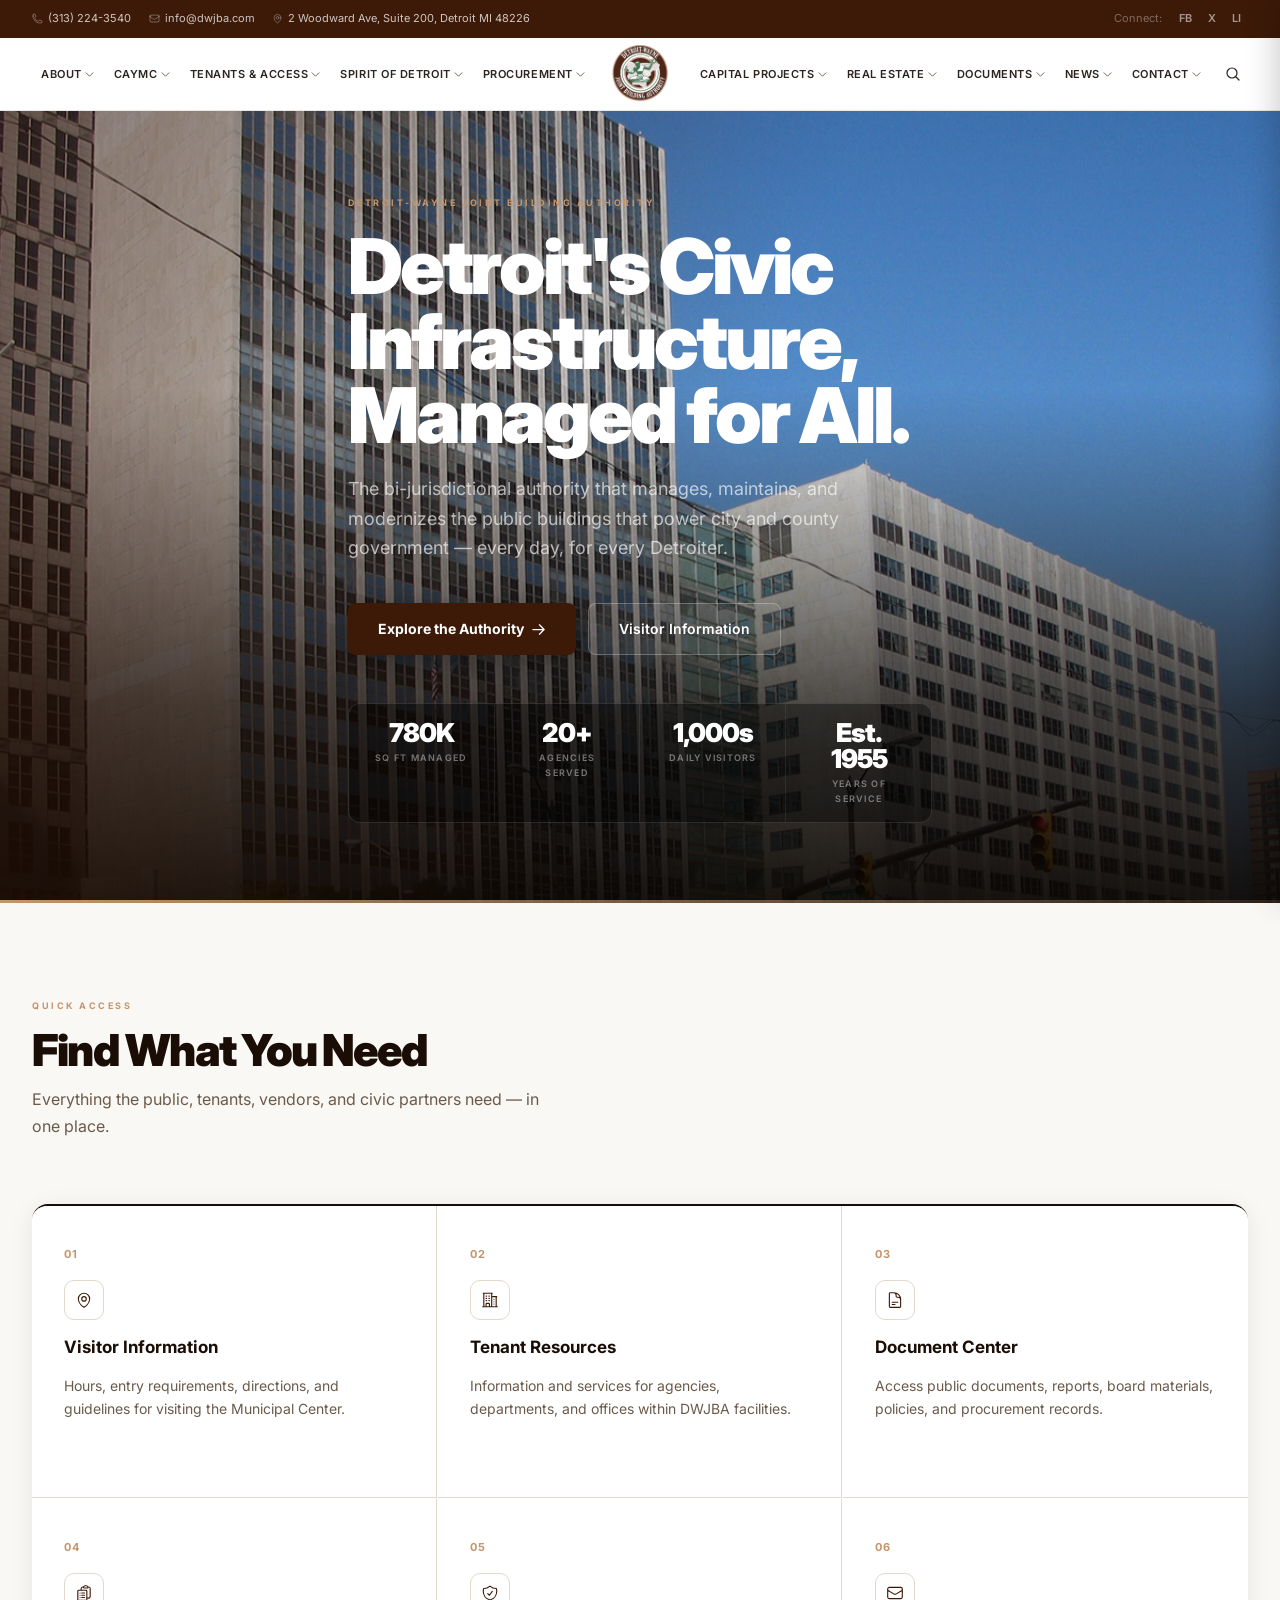
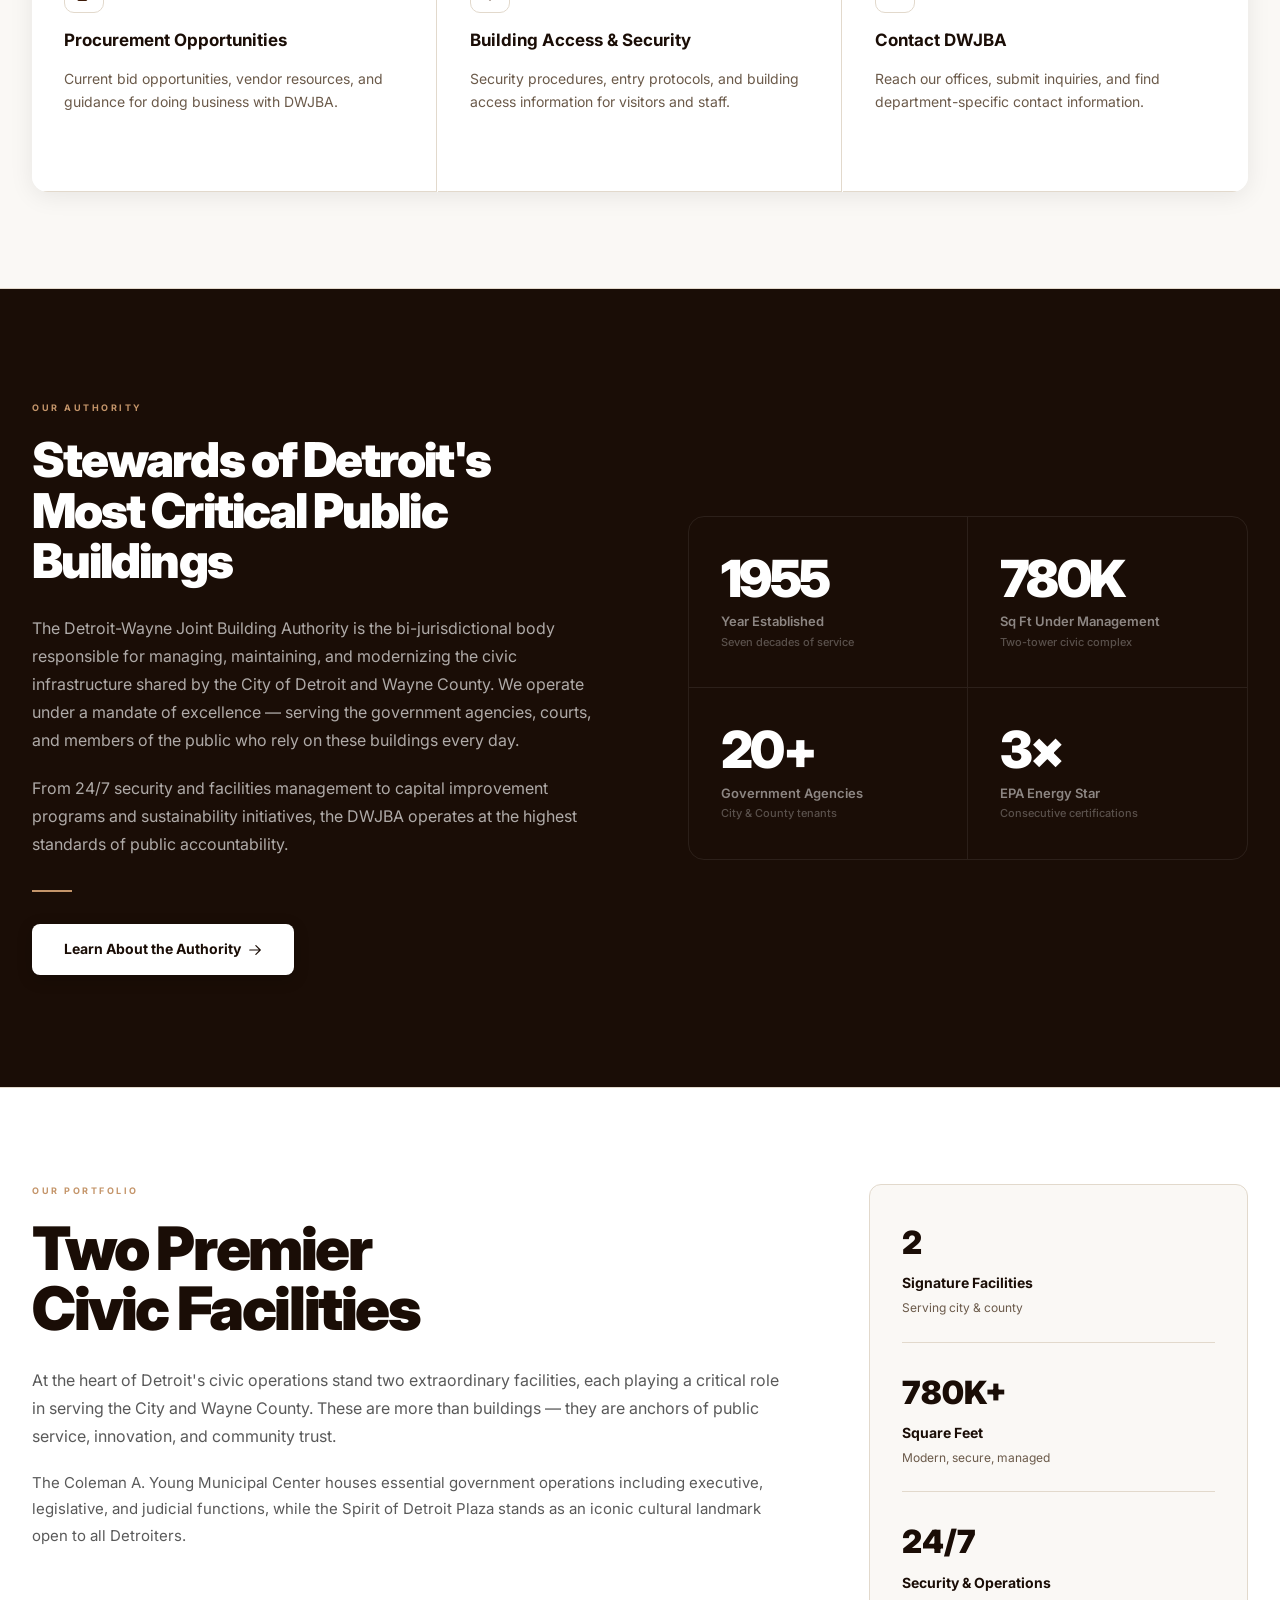
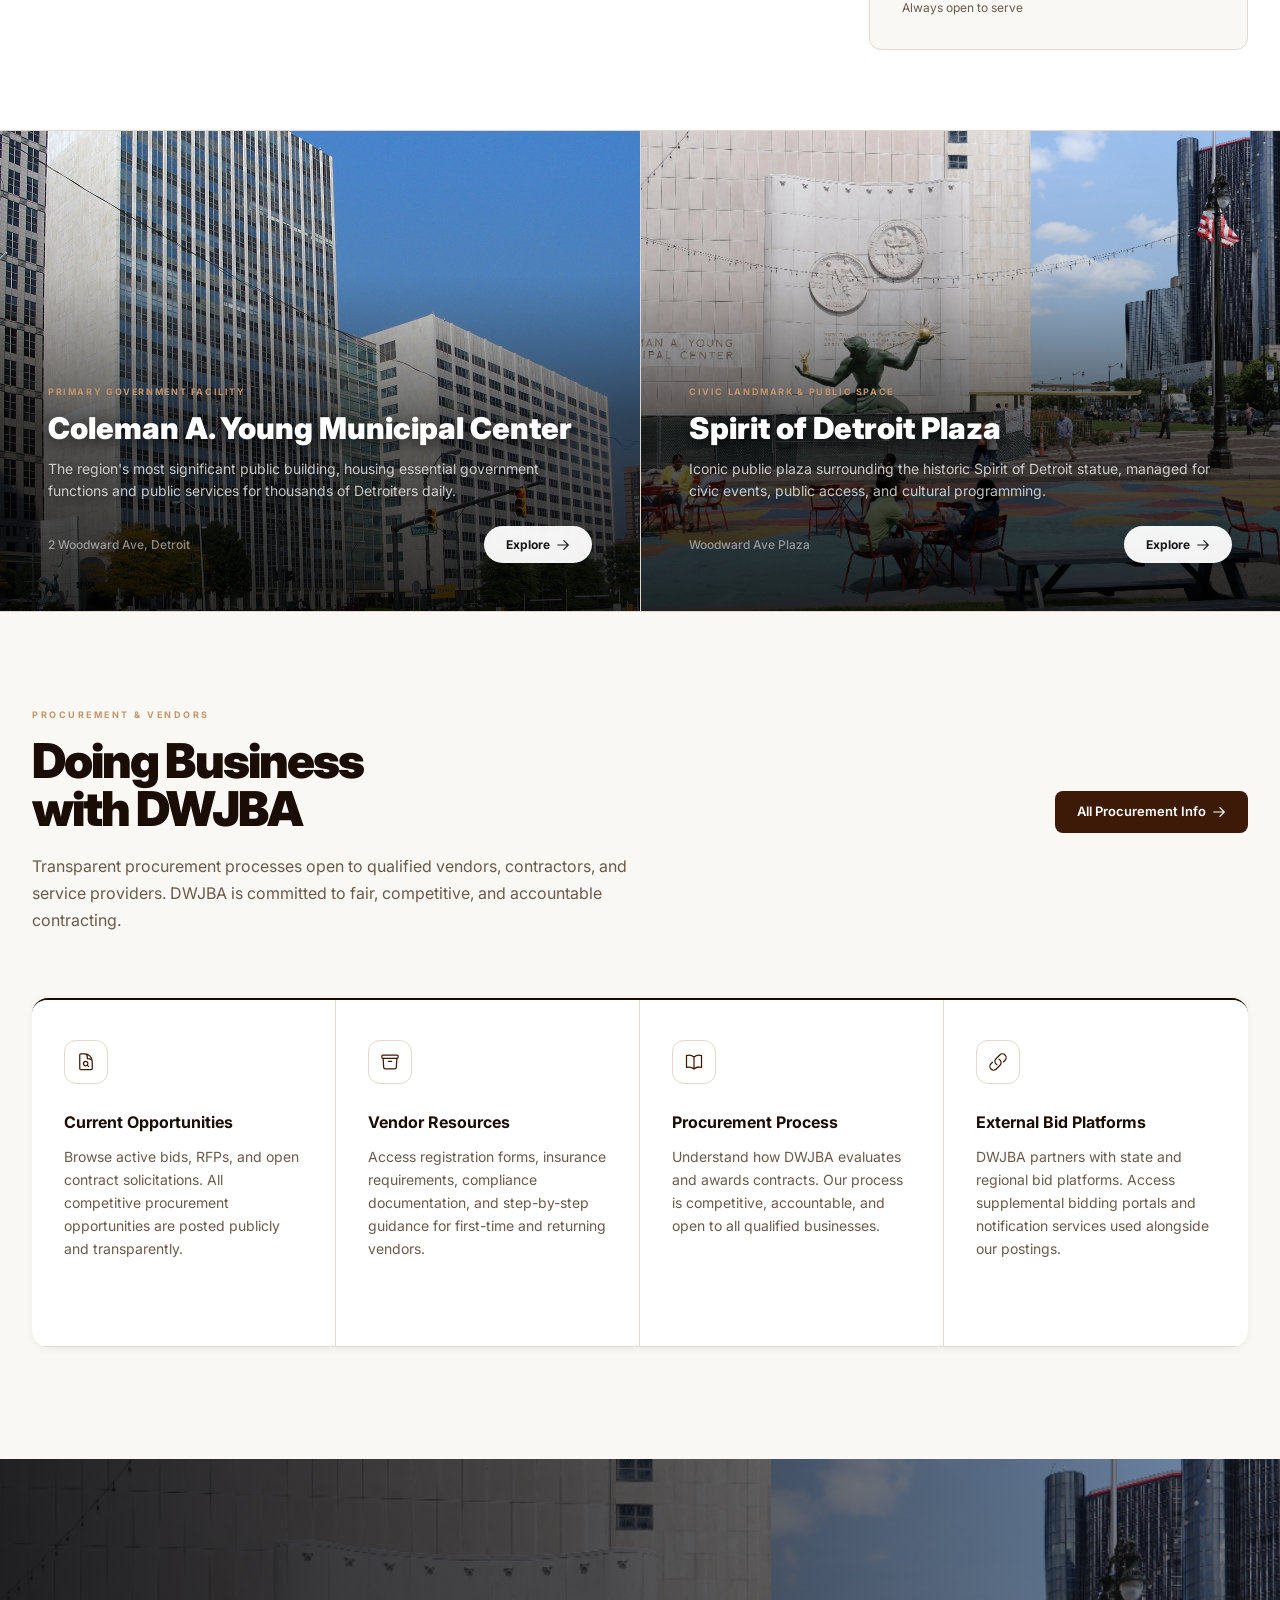
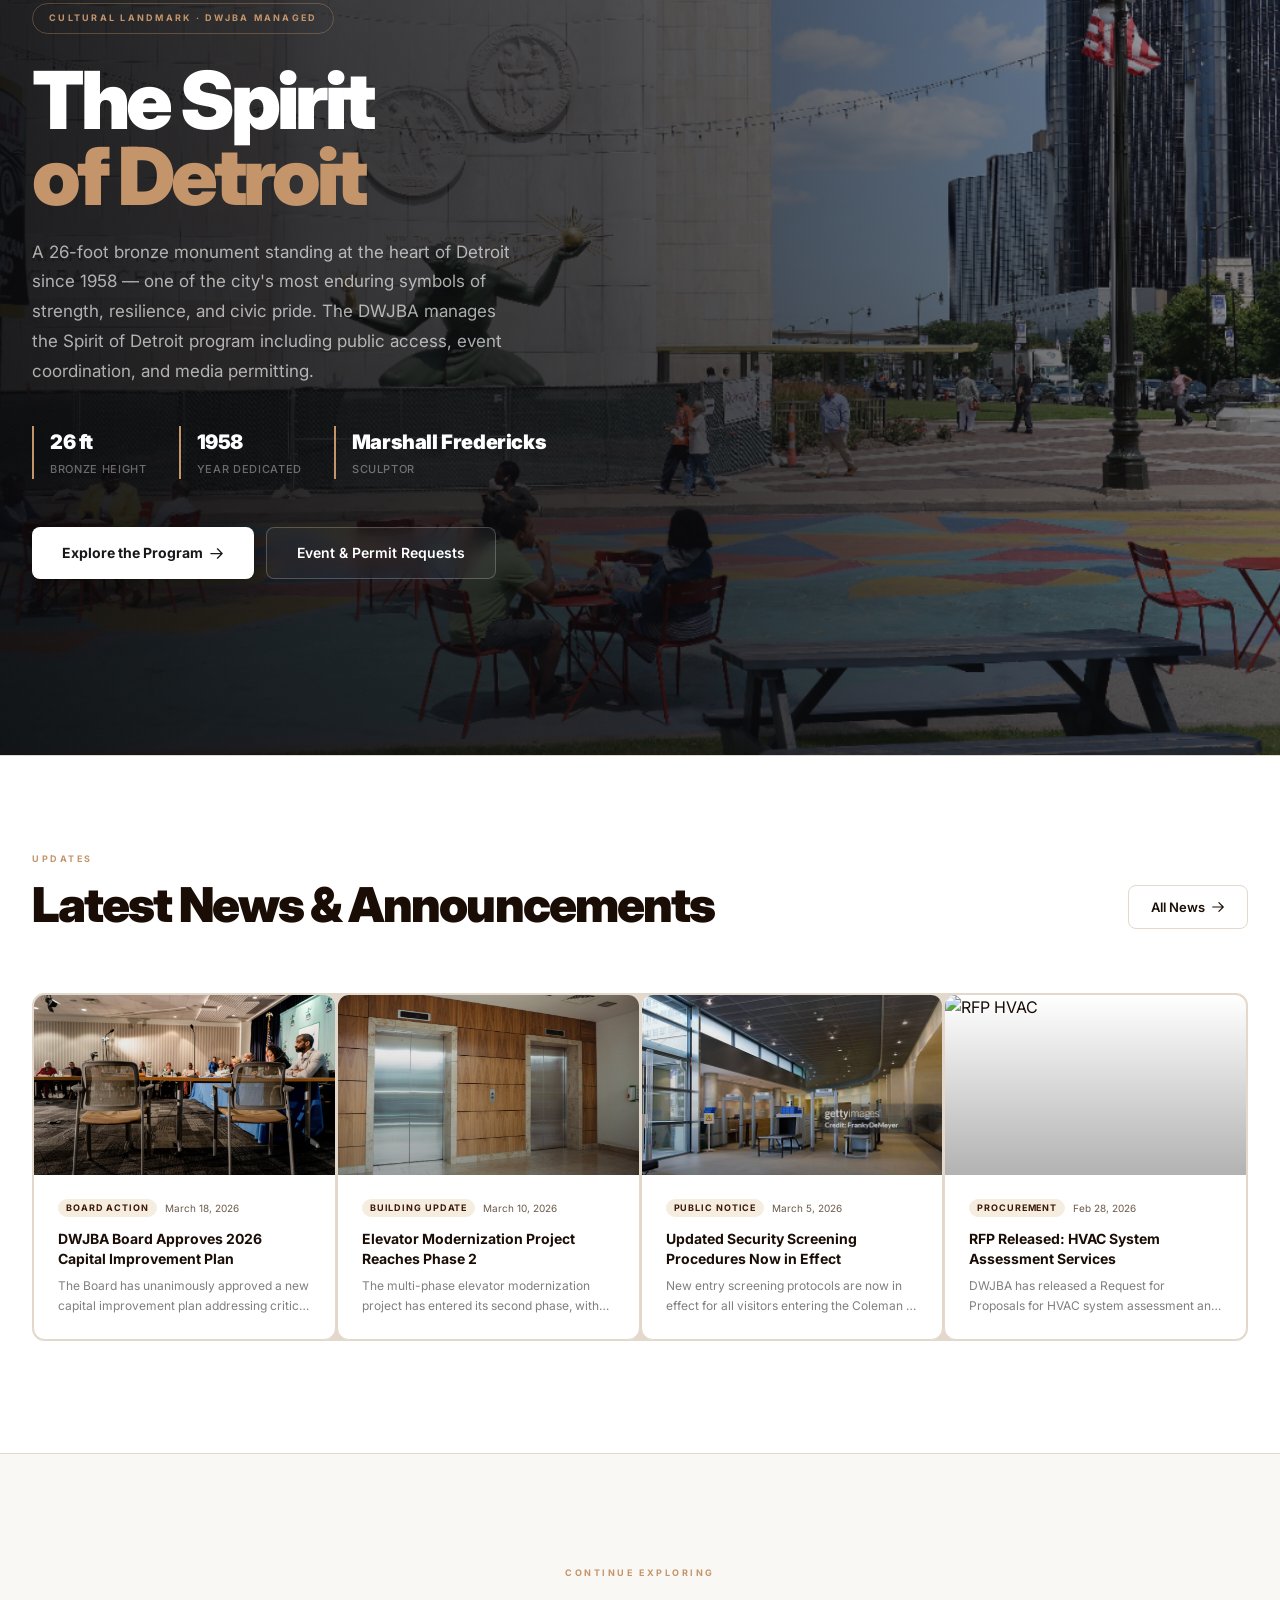
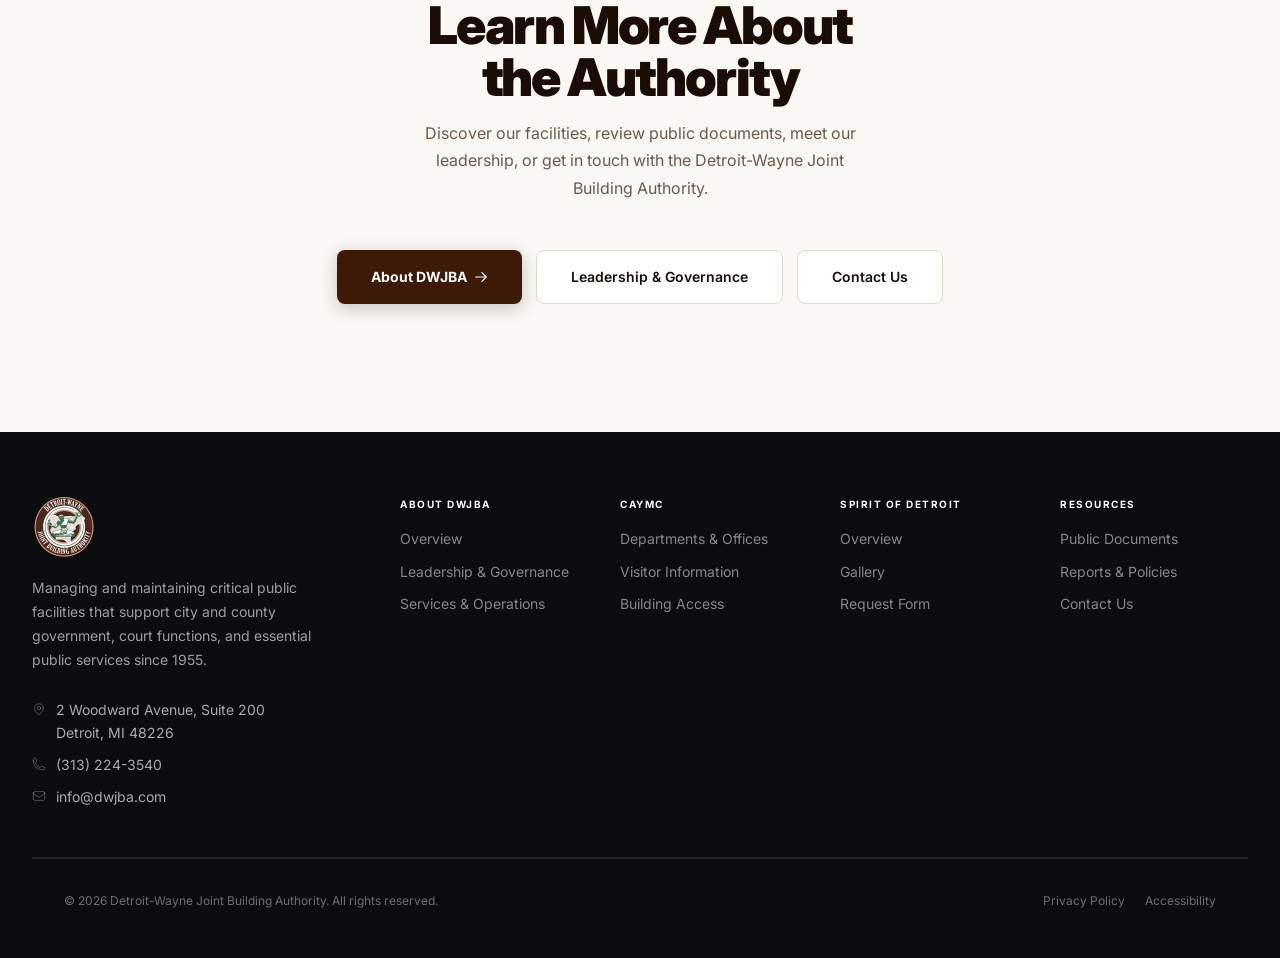
==== commit 7b0228a5: "Homepage: full editorial overhaul — white nav, CAYMC hero zoom, stat strip, authority band, editoria" ====
--- a/index.html
+++ b/index.html
@@ -3,78 +3,72 @@
 <head>
   <meta charset="UTF-8" />
   <meta name="viewport" content="width=device-width, initial-scale=1.0" />
-  <title>Detroit-Wayne Joint Building Authority — CAYMC</title>
+  <title>Detroit-Wayne Joint Building Authority — Official Portal</title>
   <link rel="stylesheet" href="style.css" />
   <link href="https://fonts.googleapis.com/css2?family=Inter:wght@300;400;500;600;700;800;900&display=swap" rel="stylesheet" />
   <script src="https://unpkg.com/lucide@latest/dist/umd/lucide.min.js" defer></script>
   <script src="main.js" defer></script>
   <style>
-    /* ── Page-level overrides ────────────────────────────────── */
+    /* ── Reset & Base ─────────────────────────────────────── */
     * { box-sizing: border-box; margin: 0; padding: 0; }
     html { scroll-behavior: smooth; }
     body { font-family: 'Inter', sans-serif; background: #f9f7f4; color: #1a0d06; -webkit-font-smoothing: antialiased; }
     img { display: block; max-width: 100%; }
     a { text-decoration: none; color: inherit; }
 
-    /* ── Tokens ─────────────────────────────────────────────── */
+    /* ── Tokens ──────────────────────────────────────────── */
     :root {
-      --brown:        #3d1a08;   /* brand-brown — nav, hero pill, cards */
-      --green:        #3d6b52;   /* civic-blue/brand-green */
-      --tan:          #c4956a;   /* brand-tan */
-      --cream:        #f5ede0;   /* brand-cream */
-      --zinc-950:     #0c0c0e;
-      --zinc-900:     #18181b;
-      --zinc-800:     #27272a;
-      --zinc-600:     #52525b;
-      --zinc-500:     #71717a;
-      --zinc-200:     #e4e4e7;
-      --zinc-100:     #f4f4f5;
-      --zinc-50:      #fafafa;
-      --stone-50:     #fafaf9;
-      --border:       #e2d9cc;
-      --fg:           #1a0d06;
-      --muted:        #6b5a4a;
-      --slate-accent: #5c3a22;
-      --section-alt:  #f0e8dc;
-    }
-
-    /* ── Shared utilities ───────────────────────────────────── */
+      --brown:       #3d1a08;
+      --green:       #3d6b52;
+      --tan:         #c4956a;
+      --cream:       #f5ede0;
+      --zinc-950:    #0c0c0e;
+      --zinc-900:    #18181b;
+      --zinc-800:    #27272a;
+      --zinc-600:    #52525b;
+      --zinc-500:    #71717a;
+      --zinc-200:    #e4e4e7;
+      --zinc-100:    #f4f4f5;
+      --zinc-50:     #fafafa;
+      --stone-50:    #fafaf9;
+      --border:      #e2d9cc;
+      --fg:          #1a0d06;
+      --muted:       #6b5a4a;
+      --section-alt: #f0e8dc;
+    }
+
+    /* ── Layout helpers ──────────────────────────────────── */
     .wrap { max-width: 1280px; margin: 0 auto; padding: 0 1rem; }
     @media (min-width:640px)  { .wrap { padding: 0 1.5rem; } }
     @media (min-width:1024px) { .wrap { padding: 0 2rem; } }
 
     .eyebrow {
       display: block;
-      font-size: 10px;
-      font-weight: 700;
-      text-transform: uppercase;
-      letter-spacing: .18em;
-      color: var(--zinc-500);
+      font-size: 9px; font-weight: 700;
+      text-transform: uppercase; letter-spacing: .28em;
+      color: var(--tan);
     }
 
     /* ════════════════════════════════════════════════════════
-       TOP BAR
+       TOP BAR — brown utility strip
     ════════════════════════════════════════════════════════ */
     .topbar {
-      background: var(--zinc-950);
+      background: var(--brown);
       color: white;
       font-size: 11px;
     }
     .topbar-inner {
-      display: flex;
-      align-items: center;
-      justify-content: space-between;
-      gap: 1rem;
+      display: flex; align-items: center;
+      justify-content: space-between; gap: 1rem;
       padding: .45rem 1rem;
-      max-width: 1280px;
-      margin: 0 auto;
+      max-width: 1280px; margin: 0 auto;
     }
     @media (min-width:640px)  { .topbar-inner { padding-left:1.5rem; padding-right:1.5rem; } }
-    @media (min-width:1024px) { .topbar-inner { padding-left:2rem; padding-right:2rem; } }
+    @media (min-width:1024px) { .topbar-inner { padding-left:2rem;   padding-right:2rem;   } }
     .topbar-left { display:flex; align-items:center; gap:1.1rem; color:rgba(255,255,255,.75); }
     .topbar-left a { display:flex; align-items:center; gap:5px; transition:color .2s; }
     .topbar-left a:hover { color:white; }
-    .topbar-left svg { width:11px; height:11px; color:rgba(255,255,255,.4); flex-shrink:0; }
+    .topbar-left svg { width:11px; height:11px; color:rgba(255,255,255,.45); flex-shrink:0; }
     .tb-address { display:none; align-items:center; gap:5px; }
     @media (min-width:1024px){ .tb-address { display:flex; } }
     .topbar-right { display:flex; align-items:center; gap:2px; color:rgba(255,255,255,.55); }
@@ -84,152 +78,112 @@
     .topbar-right a:hover { color:white; background:rgba(255,255,255,.1); }
 
     /* ════════════════════════════════════════════════════════
-       HEADER
+       HEADER — WHITE nav (homepage edition)
     ════════════════════════════════════════════════════════ */
     .site-header {
-      background: var(--brown);
+      background: #ffffff;
       position: sticky;
-      top: 0;
-      z-index: 500;
-      border-bottom: 1px solid rgba(255,255,255,.08);
-      transition: box-shadow .3s;
-    }
-    .site-header.scrolled { box-shadow: 0 4px 24px rgba(0,0,0,.35); }
+      top: 0; z-index: 500;
+      border-bottom: 1px solid rgba(44,36,32,.10);
+      transition: box-shadow .3s, transform .35s cubic-bezier(.4,0,.2,1);
+      will-change: transform;
+    }
+    .site-header.scrolled { box-shadow: 0 4px 28px rgba(0,0,0,.10); }
+    .site-header.nav-hidden { transform: translateY(-100%); }
+
     .header-inner {
-      max-width: 1280px;
-      margin: 0 auto;
-      padding: 0 1rem;
-      display: flex;
-      align-items: center;
-      height: 80px;
+      max-width: 1280px; margin: 0 auto; padding: 0 1rem;
+      display: flex; align-items: center; height: 72px;
       position: relative;
     }
     @media (min-width:640px)  { .header-inner { padding:0 1.5rem; } }
     @media (min-width:1024px) { .header-inner { padding:0 2rem; } }
 
-    /* Left + Right nav */
+    /* Left + right nav */
     .nav-left, .nav-right {
-      display: none;
-      align-items: center;
-      gap: 1px;
-      flex: 1;
+      display: none; align-items: center; gap: 1px; flex: 1;
     }
     @media (min-width:1280px){ .nav-left,.nav-right { display:flex; } }
     .nav-right { justify-content:flex-end; }
 
     /* Center logo */
     .nav-logo {
-      position: absolute;
-      left: 50%;
-      transform: translateX(-50%);
+      position: absolute; left: 50%; transform: translateX(-50%);
     }
     @media (min-width:1280px){
       .nav-logo { position:relative; left:auto; transform:none; flex-shrink:0; }
     }
-    .nav-logo img { height:64px; width:64px; object-fit:contain; display:block; }
-
-    /* Nav item */
+    .nav-logo img { height:60px; width:60px; object-fit:contain; display:block; }
+
+    /* Nav button — dark text on white */
     .nav-item { position:relative; }
     .nav-btn {
-      display: flex;
-      align-items: center;
-      gap: 2px;
+      display: flex; align-items: center; gap: 2px;
       padding: 7px 9px;
-      font-size: 11px;
-      font-weight: 600;
-      text-transform: uppercase;
-      letter-spacing: .05em;
-      color: white;
-      border-radius: 5px;
-      white-space: nowrap;
-      cursor: default;
-      transition: color .15s;
-      background: none;
-      border: none;
-      font-family: inherit;
-    }
-    .nav-btn svg { width:11px; height:11px; transition:transform .2s; }
-    .nav-item:hover .nav-btn { color:rgba(255,255,255,.78); }
-    .nav-item:hover .nav-btn svg { transform:rotate(180deg); }
-
+      font-size: 11px; font-weight: 600;
+      text-transform: uppercase; letter-spacing: .05em;
+      color: #2c2420;
+      border-radius: 5px; white-space: nowrap;
+      cursor: default; background: none; border: none;
+      font-family: inherit; transition: color .15s, background .15s;
+    }
+    .nav-btn svg { width:11px; height:11px; transition:transform .2s; color: #6b5a4a; }
+    .nav-item:hover .nav-btn { color: var(--brown); background: rgba(61,26,8,.05); }
+    .nav-item:hover .nav-btn svg { transform:rotate(180deg); color: var(--brown); }
+
+    /* Dropdown */
     .nav-drop {
-      display: none;
-      position: absolute;
-      top: calc(100% + 4px);
-      left: 0;
-      z-index: 600;
-      min-width: 210px;
+      display: none; position: absolute;
+      top: calc(100% + 6px); left: 0; z-index: 600; min-width: 210px;
     }
     .nav-item:hover .nav-drop { display:block; }
     .nav-drop-inner {
       background: white;
       border: 1px solid var(--border);
       border-radius: 12px;
-      box-shadow: 0 12px 40px rgba(0,0,0,.18);
+      box-shadow: 0 12px 40px rgba(0,0,0,.15);
       overflow: hidden;
     }
     .nav-drop-inner a {
-      display: block;
-      padding: 10px 16px;
-      font-size: 14px;
-      font-weight: 500;
-      color: rgba(26,13,6,.8);
-      transition: background .12s;
-    }
-    .nav-drop-inner a:hover { background: var(--zinc-50); }
-
-    /* Search btn */
+      display: block; padding: 10px 16px;
+      font-size: 14px; font-weight: 500;
+      color: rgba(26,13,6,.8); transition: background .12s;
+    }
+    .nav-drop-inner a:hover { background: var(--zinc-50); color: var(--brown); }
+
+    /* Search */
     .nav-search {
-      margin-left: .4rem;
-      padding: 7px;
-      color: white;
-      border-radius: 7px;
-      background: none;
-      border: none;
-      cursor: pointer;
-      display: flex;
-      align-items: center;
-      transition: color .15s;
-    }
-    .nav-search:hover { color:rgba(255,255,255,.7); }
-    .nav-search svg { width:15px; height:15px; }
-
-    /* Mobile toggle */
+      margin-left: .4rem; padding: 7px;
+      color: #2c2420; border-radius: 7px;
+      background: none; border: none; cursor: pointer;
+      display: flex; align-items: center; transition: color .15s;
+    }
+    .nav-search:hover { color: var(--brown); }
+    .nav-search svg { width:16px; height:16px; }
+
+    /* Mobile controls */
     .mob-controls {
-      display: flex;
-      align-items: center;
-      gap: .4rem;
-      margin-left: auto;
+      display: flex; align-items: center; gap: .4rem; margin-left: auto;
     }
     @media (min-width:1280px){ .mob-controls { display:none; } }
     .mob-controls button {
-      padding:7px; color:white; border-radius:7px;
-      background:none; border:none; cursor:pointer;
-      transition:color .15s;
-    }
-    .mob-controls button:hover { color:rgba(255,255,255,.7); }
+      padding:7px; color:#2c2420; border-radius:7px;
+      background:none; border:none; cursor:pointer; transition:color .15s;
+    }
+    .mob-controls button:hover { color: var(--brown); }
     .mob-controls button svg { width:18px; height:18px; display:block; }
 
-    /* Mobile nav */
+    /* Mobile nav drawer */
     .mob-nav {
-      position: fixed;
-      top: 0; right: 0; bottom: 0;
-      width: 300px;
-      background: white;
-      z-index: 700;
-      overflow-y: auto;
-      transform: translateX(100%);
-      transition: transform .3s ease;
+      position: fixed; top:0; right:0; bottom:0; width:300px;
+      background: white; z-index:700; overflow-y:auto;
+      transform: translateX(100%); transition: transform .3s ease;
       box-shadow: -4px 0 30px rgba(0,0,0,.2);
     }
     .mob-nav.open { transform:translateX(0); }
     .mob-nav-head {
-      display: flex;
-      align-items: center;
-      justify-content: space-between;
-      padding: 1.25rem 1.5rem;
-      background: var(--brown);
-      color: white;
+      display: flex; align-items:center; justify-content:space-between;
+      padding: 1.25rem 1.5rem; background: var(--brown); color:white;
     }
     .mob-nav-head span { font-size:14px; font-weight:700; }
     .mob-nav-head button { color:white; background:none; border:none; cursor:pointer; }
@@ -239,671 +193,701 @@
     .mob-label { display:block; padding:.55rem 1.5rem; font-size:11px; font-weight:700; text-transform:uppercase; letter-spacing:.08em; color:var(--brown); }
     .mob-link { display:block; padding:.45rem 1.5rem .45rem 2rem; font-size:14px; color:var(--fg); transition:background .12s; }
     .mob-link:hover { background:var(--section-alt); }
-    .scrim {
-      display: none;
-      position: fixed;
-      inset: 0;
-      background: rgba(0,0,0,.5);
-      z-index: 650;
-    }
+    .scrim { display:none; position:fixed; inset:0; background:rgba(0,0,0,.5); z-index:650; }
     .scrim.visible { display:block; }
 
     /* ════════════════════════════════════════════════════════
-       HERO
+       HERO — CAYMC full-bleed, slow zoom, editorial headline
     ════════════════════════════════════════════════════════ */
     .hero {
-      position: relative;
+      position: relative; overflow: hidden;
+      height: 90vh; min-height: 640px;
+      display: flex; align-items: flex-end;
+      background: #18181b;
+    }
+    @media (min-width:768px) { .hero { height: 88vh; min-height: 720px; } }
+
+    /* Slow zoom bg image */
+    .hero-bg {
+      position: absolute; inset: 0;
+      width: 100%; height: 100%; object-fit: cover;
+      object-position: center 30%;
+      animation: heroZoom 12s ease-out both;
+      transform-origin: center center;
+    }
+    @keyframes heroZoom {
+      from { transform: scale(1.08); }
+      to   { transform: scale(1.00); }
+    }
+
+    /* Dual overlay for depth */
+    .hero-ov1 {
+      position: absolute; inset: 0;
+      background: linear-gradient(to bottom,
+        rgba(10,6,3,.15) 0%,
+        rgba(10,6,3,.08) 35%,
+        rgba(10,6,3,.72) 75%,
+        rgba(10,6,3,.94) 100%
+      );
+    }
+    .hero-ov2 {
+      position: absolute; inset: 0;
+      background: linear-gradient(110deg, rgba(61,26,8,.5) 0%, transparent 55%);
+    }
+    /* Thin tan accent bottom line */
+    .hero-accent {
+      position: absolute; bottom: 0; left: 0; right: 0; height: 3px; z-index: 3;
+      background: linear-gradient(to right, var(--tan), rgba(196,149,106,.15));
+    }
+
+    /* Content */
+    .hero-content {
+      position: relative; z-index: 2;
+      width: 100%; padding: 0 0 5rem;
+      animation: heroFadeUp .9s .2s ease both;
+    }
+    @keyframes heroFadeUp {
+      from { opacity: 0; transform: translateY(28px); }
+      to   { opacity: 1; transform: translateY(0); }
+    }
+    .hero-inner {
+      max-width: 1280px; margin: 0 auto; padding: 0 1.5rem;
+    }
+    @media (min-width:1024px) { .hero-inner { padding: 0 2.5rem; } }
+
+    .hero-eyebrow {
+      display: block; font-size: 9px; font-weight: 700;
+      text-transform: uppercase; letter-spacing: .28em;
+      color: var(--tan); margin-bottom: 1.25rem;
+      text-align: left;
+    }
+    .hero-h1 {
+      font-size: clamp(2.5rem, 6vw, 5rem);
+      font-weight: 900; color: white;
+      letter-spacing: -.04em; line-height: .97;
+      margin-bottom: 1.25rem; max-width: 860px;
+      text-align: left;
+    }
+    .hero-sub {
+      font-size: clamp(.9375rem, 1.5vw, 1.125rem);
+      color: rgba(255,255,255,.65);
+      line-height: 1.65; max-width: 540px;
+      margin-bottom: 2.5rem;
+      text-align: left;
+    }
+
+    /* CTA buttons */
+    .hero-btns {
+      display: flex; flex-wrap: wrap; gap: .75rem;
+      margin-bottom: 3rem;
+    }
+    .hero-btn-primary {
+      display: inline-flex; align-items: center; gap: .45rem;
+      padding: .875rem 1.875rem;
+      background: var(--brown); color: white;
+      font-size: .875rem; font-weight: 700;
+      border-radius: .5rem; border: none; font-family: inherit; cursor: default;
+      box-shadow: 0 8px 28px rgba(0,0,0,.35);
+      transition: opacity .2s;
+    }
+    .hero-btn-primary:hover { opacity: .88; }
+    .hero-btn-primary svg { width:15px; height:15px; }
+    .hero-btn-secondary {
+      display: inline-flex; align-items: center; gap: .45rem;
+      padding: .875rem 1.875rem;
+      border: 1px solid rgba(255,255,255,.25); color: white;
+      font-size: .875rem; font-weight: 600;
+      border-radius: .5rem; font-family: inherit; cursor: default;
+      background: rgba(255,255,255,.06);
+      backdrop-filter: blur(8px); transition: background .2s;
+    }
+    .hero-btn-secondary:hover { background: rgba(255,255,255,.12); }
+
+    /* Stat strip */
+    .hero-stats {
+      display: flex; flex-wrap: wrap; gap: 0;
+      border: 1px solid rgba(255,255,255,.12);
+      border-radius: 12px;
+      background: rgba(0,0,0,.38);
+      backdrop-filter: blur(14px);
+      -webkit-backdrop-filter: blur(14px);
       overflow: hidden;
-      background: #18181b;
-      height: 65vh;
-      min-height: 640px;
-      display: flex;
-      align-items: center;
-      justify-content: center;
-    }
-    .hero-bg {
-      position: absolute;
-      inset: 0;
-      width: 100%;
-      height: 100%;
-      object-fit: cover;
-      object-position: center 60%;
-    }
-    .hero-overlay { position:absolute; inset:0; background:rgba(9,9,11,.20); }
-    .hero-blur {
-      position: absolute;
-      inset: 0;
-      display: flex;
-      align-items: center;
-      justify-content: center;
-      pointer-events: none;
-    }
-    .hero-blur-ball {
-      width: 380px;
-      height: 260px;
-      background: linear-gradient(to bottom, rgba(0,0,0,.20), rgba(0,0,0,.15), rgba(0,0,0,.30));
-      filter: blur(40px);
-      border-radius: 9999px;
-    }
-    .hero-body {
-      position: relative;
-      z-index: 2;
-      display: flex;
-      flex-direction: column;
-      align-items: center;
-      gap: 1rem;
-      text-align: center;
-      padding: 0 1rem;
-      animation: fadeUp .7s ease both;
-    }
-    @keyframes fadeUp {
-      from { opacity:0; transform:translateY(24px); }
-      to   { opacity:1; transform:translateY(0); }
-    }
-    .hero-seal {
-      height: 14rem;
-      width: auto;
-      filter: drop-shadow(0 20px 40px rgba(0,0,0,.55));
-    }
-    @media (min-width:640px)  { .hero-seal { height:18rem; } }
-    @media (min-width:768px)  { .hero-seal { height:22rem; } }
-
-    .hero-pill {
-      background: linear-gradient(to right, rgba(61,26,8,.90), rgba(61,26,8,.75));
-      backdrop-filter: blur(12px);
-      -webkit-backdrop-filter: blur(12px);
-      padding: 1.1rem 2rem;
-      border-radius: 1rem;
-      max-width: 30rem;
-      border: 1px solid rgba(255,255,255,.18);
-      box-shadow: 0 20px 60px rgba(0,0,0,.3);
-    }
-    .hero-pill-title {
-      font-size: 1.875rem;
-      font-weight: 900;
-      color: white;
-      line-height: 1.2;
-      letter-spacing: -.02em;
-    }
-    .hero-pill-sub {
-      font-size: .875rem;
-      color: rgba(255,255,255,.9);
-      margin-top: .4rem;
-      font-weight: 500;
-    }
-    .hero-btns {
-      display: flex;
-      flex-direction: column;
-      gap: .7rem;
-      margin-top: .25rem;
-    }
-    @media (min-width:500px){ .hero-btns { flex-direction:row; } }
-    .btn-hero {
-      display: inline-flex;
-      align-items: center;
-      justify-content: center;
-      gap: .5rem;
-      padding: .8rem 1.875rem;
-      font-size: .875rem;
-      font-weight: 700;
-      border-radius: .5rem;
-      background: var(--brown);
-      color: white;
-      box-shadow: 0 8px 32px rgba(0,0,0,.35);
-      cursor: default;
-      transition: opacity .2s;
-      border: none;
-      font-family: inherit;
-    }
-    .btn-hero:hover { opacity:.88; }
-    .btn-hero.secondary { font-weight:600; }
+      max-width: 720px;
+    }
+    .hero-stat {
+      flex: 1; min-width: 130px;
+      padding: 1rem 1.5rem;
+      border-right: 1px solid rgba(255,255,255,.08);
+    }
+    .hero-stat:last-child { border-right: none; }
+    .hero-stat-num {
+      font-size: 1.625rem; font-weight: 900;
+      color: white; letter-spacing: -.04em; line-height: 1;
+    }
+    .hero-stat-label {
+      font-size: 9px; font-weight: 600;
+      text-transform: uppercase; letter-spacing: .14em;
+      color: rgba(255,255,255,.42); margin-top: .3rem;
+    }
 
     /* ════════════════════════════════════════════════════════
-       QUICK ACCESS  — "Find What You Need"
+       QUICK ACCESS — Editorial tile grid
+       No heavy colored blocks. Clean, minimal, functional.
     ════════════════════════════════════════════════════════ */
     .qa-section {
-      padding: 4rem 0 5rem;
-      background: var(--stone-50);
-    }
-    .qa-hd { margin-bottom: 2.5rem; }
-    .qa-hd .eyebrow { margin-bottom:.3rem; }
-    .qa-hd h2 {
-      font-size: clamp(1.375rem, 2.5vw, 1.875rem);
-      font-weight: 700;
-      color: var(--brown);
-      letter-spacing: -.025em;
+      background: #faf8f5;
+      padding: 6rem 0;
+      border-bottom: 1px solid var(--border);
+    }
+    .qa-header { margin-bottom: 4rem; }
+    .qa-header .eyebrow { margin-bottom: .875rem; }
+    .qa-header h2 {
+      font-size: clamp(1.75rem, 3.5vw, 2.75rem);
+      font-weight: 900; color: var(--fg);
+      letter-spacing: -.04em; line-height: 1.05;
+    }
+    .qa-header p {
+      font-size: 1rem; color: var(--muted);
+      line-height: 1.7; margin-top: .75rem;
+      max-width: 520px;
     }
 
     .qa-grid {
       display: grid;
       grid-template-columns: 1fr;
-      gap: 1px;
-      background: var(--border);
-      border-radius: 1rem;
-      overflow: hidden;
-      box-shadow: 0 4px 24px rgba(0,0,0,.08);
-    }
-    @media (min-width:640px)  { .qa-grid { grid-template-columns:repeat(2,1fr); } }
-    @media (min-width:1024px) { .qa-grid { grid-template-columns:repeat(3,1fr); } }
-
-    .qa-card {
-      display: flex;
-      flex-direction: column;
-      min-height: 220px;
-      padding: 1.75rem;
+      border-top: 2px solid var(--fg);
+      background: white;
+    }
+    @media (min-width: 640px)  { .qa-grid { grid-template-columns: repeat(2, 1fr); } }
+    @media (min-width: 1024px) { .qa-grid { grid-template-columns: repeat(3, 1fr); } }
+
+    .qa-tile {
+      padding: 2.5rem 2rem 2.5rem;
+      border-bottom: 1px solid var(--border);
+      border-right: 1px solid var(--border);
+      display: flex; flex-direction: column;
+      gap: 1rem;
+      background: white;
+      transition: background .2s;
       cursor: default;
       position: relative;
-      transition: filter .2s;
-    }
-    .qa-card:hover { filter:brightness(.96); }
-
-    .qa-c-brown  { background: var(--brown); }
-    .qa-c-green  { background: var(--green); }
-    .qa-c-white  { background: white; }
-    .qa-c-slate  { background: var(--slate-accent); }
-    .qa-c-alt    { background: var(--section-alt); }
-
-    .qa-top {
-      display: flex;
-      align-items: flex-start;
-      justify-content: space-between;
-      margin-bottom: auto;
-    }
-    .qa-tag { font-size:10px; font-weight:700; text-transform:uppercase; letter-spacing:.1em; }
-    .qa-tag-light { color:rgba(255,255,255,.5); }
-    .qa-tag-dark  { color:var(--muted); }
-
-    .qa-arrow {
-      width: 32px; height: 32px;
-      border-radius: 9999px;
-      border: 1px solid;
-      display: flex; align-items:center; justify-content:center;
-      flex-shrink: 0;
-      opacity: 0;
-      transition: opacity .2s, transform .2s;
-    }
-    .qa-card:hover .qa-arrow { opacity:1; transform:translate(2px,-2px); }
-    .qa-arrow-light { border-color:rgba(255,255,255,.3); color:white; }
-    .qa-arrow-dark  { border-color:var(--border); color:var(--fg); }
-    .qa-arrow svg   { width:15px; height:15px; }
-
-    .qa-num {
-      font-size: 3.75rem;
-      font-weight: 900;
-      line-height: 1;
-      letter-spacing: -.04em;
-      margin: 1rem 0 .75rem;
-      user-select: none;
-    }
-    .qa-num-light { color:rgba(255,255,255,.5); }
-    .qa-num-dark  { color:var(--muted); }
-
-    .qa-title { font-size:1.125rem; font-weight:700; line-height:1.3; margin-bottom:.5rem; }
-    .qa-title-light { color:white; }
-    .qa-title-dark  { color:var(--fg); }
-
-    .qa-desc { font-size:.875rem; line-height:1.6; }
-    .qa-desc-light { color:rgba(255,255,255,.5); }
-    .qa-desc-dark  { color:var(--muted); }
+    }
+    .qa-tile:hover { background: #fdfaf6; }
+    /* Remove right border on last col */
+    @media (min-width: 1024px) {
+      .qa-tile:nth-child(3n) { border-right: none; }
+    }
+    @media (min-width: 640px) and (max-width: 1023px) {
+      .qa-tile:nth-child(2n) { border-right: none; }
+    }
+    @media (max-width: 639px) {
+      .qa-tile { border-right: none; }
+    }
+
+    .qa-tile-num {
+      font-size: .6875rem; font-weight: 700;
+      letter-spacing: .1em; color: var(--tan);
+    }
+    .qa-tile-icon {
+      width: 40px; height: 40px;
+      border: 1px solid var(--border);
+      border-radius: .625rem;
+      display: flex; align-items: center; justify-content: center;
+      color: var(--brown);
+      transition: border-color .2s;
+    }
+    .qa-tile:hover .qa-tile-icon { border-color: rgba(61,26,8,.3); }
+    .qa-tile-icon svg { width: 18px; height: 18px; }
+
+    .qa-tile-title {
+      font-size: 1.0625rem; font-weight: 700;
+      color: var(--fg); line-height: 1.3;
+    }
+    .qa-tile-desc {
+      font-size: .875rem; color: var(--muted);
+      line-height: 1.65; flex: 1;
+    }
+    .qa-tile-link {
+      display: inline-flex; align-items: center; gap: 5px;
+      font-size: .6875rem; font-weight: 700;
+      text-transform: uppercase; letter-spacing: .1em;
+      color: var(--brown); margin-top: .25rem;
+      opacity: 0; transition: opacity .2s;
+    }
+    .qa-tile:hover .qa-tile-link { opacity: 1; }
+    .qa-tile-link svg { width: 12px; height: 12px; }
 
     /* ════════════════════════════════════════════════════════
-       ABOUT — green band
+       AUTHORITY BAND — Dark editorial 2-col
+       Replaces the old green band
     ════════════════════════════════════════════════════════ */
-    .about-section {
-      padding: 4rem 0 5rem;
-      background: var(--green);
-    }
-    .about-grid {
-      display: grid;
-      grid-template-columns: 1fr;
-      gap: 3rem;
-      align-items: center;
-    }
-    @media (min-width:1024px){ .about-grid { grid-template-columns:1fr 1fr; gap:5rem; } }
-
-    .about-h2 {
-      font-size: clamp(1.375rem,3vw,1.875rem);
-      font-weight: 900;
-      color: white;
-      line-height: 1.25;
-      letter-spacing: -.02em;
-      margin-bottom: 2rem;
-    }
-    .about-body { color:rgba(255,255,255,.9); font-size:1rem; line-height:1.7; }
-    .about-body p+p { margin-top:1.5rem; }
-
-    .btn-about {
-      display: inline-flex;
-      align-items: center;
-      padding: .825rem 2rem;
+    .authority-section {
+      background: var(--fg);
+      padding: 7rem 0;
+    }
+    .authority-grid {
+      display: grid; grid-template-columns: 1fr; gap: 4rem; align-items: center;
+    }
+    @media (min-width:1024px){ .authority-grid { grid-template-columns: 1fr 1fr; gap: 6rem; } }
+
+    .auth-eyebrow {
+      display: block; font-size: 9px; font-weight: 700;
+      text-transform: uppercase; letter-spacing: .28em;
+      color: var(--tan); margin-bottom: 1.25rem;
+    }
+    .auth-h2 {
+      font-size: clamp(2rem, 4vw, 3rem);
+      font-weight: 900; color: white;
+      letter-spacing: -.04em; line-height: 1.05;
+      margin-bottom: 1.75rem;
+    }
+    .auth-body {
+      color: rgba(255,255,255,.65);
+      font-size: 1rem; line-height: 1.75;
+    }
+    .auth-body p + p { margin-top: 1.25rem; }
+    .auth-divider {
+      width: 2.5rem; height: 2px;
+      background: var(--tan); margin: 2rem 0;
+    }
+    .auth-btn {
+      display: inline-flex; align-items: center; gap: .45rem;
+      padding: .875rem 2rem;
+      background: white; color: var(--fg);
+      font-size: .875rem; font-weight: 700;
+      border-radius: .5rem; transition: opacity .2s; cursor: default;
+      box-shadow: 0 4px 16px rgba(0,0,0,.2);
+    }
+    .auth-btn:hover { opacity: .92; }
+    .auth-btn svg { width:15px; height:15px; }
+
+    /* Right: large stat numbers */
+    .auth-stats {
+      display: grid; grid-template-columns: 1fr 1fr;
+      gap: 0;
+      border: 1px solid rgba(255,255,255,.08);
+      border-radius: 1rem; overflow: hidden;
+    }
+    .auth-stat {
+      padding: 2.25rem 2rem;
+      border-right: 1px solid rgba(255,255,255,.08);
+      border-bottom: 1px solid rgba(255,255,255,.08);
+    }
+    .auth-stat:nth-child(2n) { border-right: none; }
+    .auth-stat:nth-child(3), .auth-stat:nth-child(4) { border-bottom: none; }
+    .auth-stat-num {
+      font-size: clamp(2.25rem, 4vw, 3.25rem);
+      font-weight: 900; color: white;
+      letter-spacing: -.05em; line-height: 1;
+      margin-bottom: .5rem;
+    }
+    .auth-stat-label {
+      font-size: .8125rem; font-weight: 600;
+      color: rgba(255,255,255,.5); line-height: 1.4;
+    }
+    .auth-stat-sub {
+      font-size: .6875rem; color: rgba(255,255,255,.28);
+      margin-top: .2rem; font-weight: 500;
+    }
+
+    /* ════════════════════════════════════════════════════════
+       FACILITIES — Full-width editorial showcase
+    ════════════════════════════════════════════════════════ */
+    .fac-section {
       background: white;
-      color: var(--green);
-      font-size: .875rem;
-      font-weight: 700;
-      border-radius: .5rem;
-      margin-top: 2rem;
+      border-top: 1px solid var(--border);
+    }
+
+    /* Intro block */
+    .fac-intro { padding: 6rem 0 5rem; }
+    .fac-intro-grid {
+      display: grid; grid-template-columns: 1fr; gap: 3rem; align-items: start;
+    }
+    @media (min-width:1024px){ .fac-intro-grid { grid-template-columns: 2fr 1fr; gap: 5rem; } }
+
+    .fac-eyebrow {
+      display: block; font-size: 9px; font-weight: 700;
+      text-transform: uppercase; letter-spacing: .28em;
+      color: var(--tan); margin-bottom: 1.25rem;
+    }
+    .fac-h2 {
+      font-size: clamp(2.5rem, 5vw, 3.75rem);
+      font-weight: 900; color: var(--fg);
+      letter-spacing: -.04em; line-height: 1.0;
+      margin-bottom: 1.75rem;
+    }
+    .fac-body { color: rgba(0,0,0,.65); line-height: 1.75; }
+    .fac-body p { font-size: 1rem; }
+    .fac-body p + p { margin-top: 1.25rem; font-size: .9375rem; }
+
+    /* Stats sidebar */
+    .fac-stats-box {
+      background: #faf8f5;
+      border-radius: .75rem; padding: 2rem;
+      border: 1px solid var(--border);
+    }
+    .fs-item + .fs-item { border-top:1px solid var(--border); padding-top:1.5rem; margin-top:1.5rem; }
+    .fs-val { font-size: 2rem; font-weight: 900; color: var(--fg); margin-bottom: 4px; }
+    .fs-lbl { font-size: .875rem; font-weight: 700; color: var(--fg); }
+    .fs-sub { font-size: .75rem; color: var(--muted); margin-top: 4px; }
+
+    /* Full-bleed 2-card grid */
+    .fac-cards {
+      display: grid; grid-template-columns: 1fr;
+      border-top: 1px solid var(--border);
+    }
+    @media (min-width:768px){ .fac-cards { grid-template-columns: 1fr 1fr; } }
+
+    .fac-card {
+      position: relative; overflow: hidden;
+      background: var(--zinc-900);
+      min-height: 480px; display: flex; flex-direction: column;
       cursor: default;
-      box-shadow: 0 4px 14px rgba(0,0,0,.12);
+    }
+    .fac-card + .fac-card { border-top: 1px solid var(--border); }
+    @media (min-width:768px) {
+      .fac-card + .fac-card { border-top: none; border-left: 1px solid var(--border); }
+    }
+    .fac-card-img {
+      position: absolute; inset: 0;
+      width: 100%; height: 100%; object-fit: cover;
+      transition: transform .8s cubic-bezier(.25,.46,.45,.94);
+    }
+    .fac-card:hover .fac-card-img { transform: scale(1.05); }
+    .fac-card-grad {
+      position: absolute; inset: 0;
+      background: linear-gradient(to top,
+        rgba(0,0,0,.82) 0%, rgba(0,0,0,.6) 40%,
+        rgba(0,0,0,.15) 70%, transparent 100%);
+    }
+    .fac-card-hov {
+      position: absolute; inset: 0;
+      background: transparent; transition: background .4s;
+    }
+    .fac-card:hover .fac-card-hov { background: rgba(0,0,0,.12); }
+    .fac-card-body {
+      position: relative; z-index: 2;
+      display: flex; flex-direction: column; justify-content: flex-end;
+      height: 100%; padding: 2rem;
+    }
+    @media (min-width:768px) { .fac-card-body { padding: 3rem; } }
+    .fac-card-type {
+      font-size: 9px; font-weight: 700; text-transform: uppercase;
+      letter-spacing: .18em; color: var(--tan); margin-bottom: .75rem;
+    }
+    .fac-card-name {
+      font-size: clamp(1.375rem, 2.5vw, 1.875rem);
+      font-weight: 900; color: white; line-height: 1.15;
+      margin-bottom: .75rem;
+      text-shadow: 0 4px 16px rgba(0,0,0,.7);
+    }
+    .fac-card-desc {
+      font-size: .875rem; color: rgba(255,255,255,.75);
+      line-height: 1.6; margin-bottom: 1.5rem;
+      text-shadow: 0 2px 8px rgba(0,0,0,.6);
+    }
+    .fac-card-foot { display:flex; align-items:center; justify-content:space-between; gap:.75rem; }
+    .fac-card-loc  { font-size:.75rem; color:rgba(255,255,255,.5); font-weight:500; }
+    .btn-explore {
+      display: inline-flex; align-items: center; gap: .4rem;
+      padding: .55rem 1.375rem;
+      background: rgba(255,255,255,.95); color: var(--zinc-900);
+      font-size: .75rem; font-weight: 700; border-radius: 9999px;
+      flex-shrink: 0; cursor: default;
       transition: background .2s;
-      border: none;
-      font-family: inherit;
-    }
-    .btn-about:hover { background:rgba(255,255,255,.9); }
-
-    .about-stats { display:grid; grid-template-columns:1fr 1fr; gap:2rem; }
-    .about-stat { display:flex; align-items:flex-start; gap:1rem; }
-    .about-stat-icon { flex-shrink:0; margin-top:3px; }
-    .about-stat-icon svg { width:32px; height:32px; color:white; }
-    .about-stat-val { font-size:clamp(1.75rem,3vw,2.25rem); font-weight:900; color:white; line-height:1; margin-bottom:4px; }
-    .about-stat-lbl { font-size:.875rem; font-weight:700; color:white; margin-bottom:2px; }
-    .about-stat-sub { font-size:.75rem; color:rgba(255,255,255,.7); }
+    }
+    .btn-explore:hover { background: white; }
+    .btn-explore svg { width:14px; height:14px; }
 
     /* ════════════════════════════════════════════════════════
-       FEATURED FACILITIES
-    ════════════════════════════════════════════════════════ */
-    .fac-section { background:white; }
-
-    .fac-intro { padding:5rem 0 7rem; }
-    .fac-intro-grid {
-      display: grid;
-      grid-template-columns: 1fr;
-      gap: 3rem;
-      align-items: start;
-    }
-    @media (min-width:1024px){ .fac-intro-grid { grid-template-columns:2fr 1fr; } }
-
-    .fac-eyebrow { font-size:10px; font-weight:700; text-transform:uppercase; letter-spacing:.2em; color:var(--zinc-500); display:block; margin-bottom:1rem; }
-    .fac-h2 {
-      font-size: clamp(2.5rem,5vw,3.75rem);
-      font-weight: 900;
-      color: var(--brown);
-      letter-spacing: -.04em;
-      line-height: 1.08;
-      margin-bottom: 1.5rem;
-    }
-    .fac-body { color:black; line-height:1.7; }
-    .fac-body p { font-size:1.0625rem; }
-    .fac-body p+p { margin-top:1.25rem; font-size:1rem; }
-
-    .fac-stats-box {
-      background: var(--zinc-50);
-      border-radius: .75rem;
-      padding: 2rem;
-      border: 1px solid var(--zinc-200);
-    }
-    .fs-item+.fs-item { border-top:1px solid var(--zinc-200); padding-top:1.5rem; margin-top:1.5rem; }
-    .fs-val { font-size:1.875rem; font-weight:900; color:black; margin-bottom:4px; }
-    .fs-lbl { font-size:.875rem; font-weight:600; color:black; }
-    .fs-sub { font-size:.75rem; color:var(--zinc-600); margin-top:4px; }
-
-    /* Image cards grid */
-    .fac-cards {
-      display: grid;
-      grid-template-columns: 1fr;
-      border: 1px solid var(--zinc-300);
-    }
-    @media (min-width:1024px){ .fac-cards { grid-template-columns:1fr 1fr; } }
-
-    .fac-card {
-      position: relative;
-      overflow: hidden;
-      background: var(--zinc-900);
-      min-height: 420px;
-      display: flex;
-      flex-direction: column;
-      cursor: default;
-    }
-    .fac-card+.fac-card { border-top:1px solid var(--zinc-300); }
-    @media (min-width:1024px){
-      .fac-card+.fac-card { border-top:none; border-left:1px solid var(--zinc-300); }
-    }
-    .fac-card-img {
-      position: absolute;
-      inset: 0;
-      width: 100%; height: 100%;
-      object-fit: cover;
-      transition: transform .7s ease;
-    }
-    .fac-card:hover .fac-card-img { transform:scale(1.05); }
-    .fac-card-grad {
-      position: absolute;
-      inset: 0;
-      background: linear-gradient(to top, rgba(0,0,0,.75) 0%, rgba(0,0,0,.55) 40%, rgba(0,0,0,.15) 70%, transparent 100%);
-    }
-    .fac-card-hov {
-      position: absolute;
-      inset: 0;
-      background: transparent;
-      transition: background .4s;
-    }
-    .fac-card:hover .fac-card-hov { background:rgba(0,0,0,.15); }
-    .fac-card-body {
-      position: relative;
-      z-index: 2;
-      display: flex;
-      flex-direction: column;
-      justify-content: flex-end;
-      height: 100%;
-      padding: 1.5rem;
-    }
-    @media (min-width:640px)  { .fac-card-body { padding:2rem; } }
-    @media (min-width:768px)  { .fac-card-body { padding:2.5rem; } }
-    .fac-card-type { font-size:10px; font-weight:700; text-transform:uppercase; letter-spacing:.15em; color:rgba(255,255,255,.9); margin-bottom:.65rem; }
-    .fac-card-name { font-size:clamp(1.25rem,3vw,1.875rem); font-weight:900; color:white; line-height:1.2; margin-bottom:.65rem; text-shadow:0 4px 12px rgba(0,0,0,.8); }
-    .fac-card-desc { font-size:.8125rem; color:white; line-height:1.6; margin-bottom:1.25rem; text-shadow:0 3px 8px rgba(0,0,0,.7); }
-    .fac-card-foot { display:flex; align-items:center; justify-content:space-between; gap:.75rem; }
-    .fac-card-loc  { font-size:.75rem; color:rgba(255,255,255,.7); font-weight:500; }
-    .btn-explore {
-      display: inline-flex;
-      align-items: center;
-      gap: .4rem;
-      padding: .55rem 1.4rem;
-      background: rgba(255,255,255,.95);
-      color: var(--zinc-900);
-      font-size: .75rem;
-      font-weight: 600;
-      border-radius: 9999px;
-      flex-shrink: 0;
-      cursor: default;
-    }
-    .btn-explore svg { width:15px; height:15px; }
-
-    /* ════════════════════════════════════════════════════════
-       PROCUREMENT — "Doing Business with DWJBA"
+       PROCUREMENT — Clean minimal 4-col grid
     ════════════════════════════════════════════════════════ */
     .proc-section {
-      padding: 5rem 0 7rem;
-      background: white;
-    }
-    .proc-hd { margin-bottom:3.5rem; }
-    .proc-hd-row {
-      display: flex;
-      flex-direction: column;
-      gap: 1rem;
-      margin-top: .75rem;
-    }
-    @media (min-width:640px){ .proc-hd-row { flex-direction:row; align-items:flex-end; justify-content:space-between; } }
-    .proc-h2 { font-size:clamp(2.25rem,5vw,3rem); font-weight:900; color:var(--fg); letter-spacing:-.04em; line-height:1.05; }
+      padding: 6rem 0 7rem;
+      background: #faf8f5;
+      border-top: 1px solid var(--border);
+    }
+    .proc-header { margin-bottom: 4rem; }
+    .proc-header-row {
+      display: flex; flex-direction: column; gap: 1rem; margin-top: .875rem;
+    }
+    @media (min-width:640px){
+      .proc-header-row { flex-direction:row; align-items:flex-end; justify-content:space-between; }
+    }
+    .proc-h2 {
+      font-size: clamp(2rem, 4.5vw, 3rem);
+      font-weight: 900; color: var(--fg);
+      letter-spacing: -.04em; line-height: 1.0;
+    }
     .btn-proc {
-      display: inline-flex;
-      align-items: center;
-      gap: .4rem;
-      padding: .6rem 1.25rem;
-      background: var(--green);
-      color: white;
-      font-size: .875rem;
-      font-weight: 600;
-      border-radius: .5rem;
-      flex-shrink: 0;
-      white-space: nowrap;
+      display: inline-flex; align-items: center; gap: .4rem;
+      padding: .65rem 1.375rem;
+      background: var(--brown); color: white;
+      font-size: .8125rem; font-weight: 600;
+      border-radius: .5rem; flex-shrink: 0; white-space: nowrap;
+      cursor: default; transition: opacity .2s;
+    }
+    .btn-proc:hover { opacity: .88; }
+    .btn-proc svg { width:14px; height:14px; }
+    .proc-desc {
+      font-size: 1rem; color: var(--muted);
+      line-height: 1.7; max-width: 40rem; margin-top: 1.25rem;
+    }
+
+    .proc-grid {
+      display: grid; grid-template-columns: 1fr;
+      gap: 0;
+      border-top: 2px solid var(--fg);
+    }
+    @media (min-width:640px)  { .proc-grid { grid-template-columns: repeat(2,1fr); } }
+    @media (min-width:1024px) { .proc-grid { grid-template-columns: repeat(4,1fr); } }
+
+    .proc-card {
+      padding: 2.5rem 2rem 2.5rem;
+      border-bottom: 1px solid var(--border);
+      border-right: 1px solid var(--border);
+      display: flex; flex-direction: column;
+      background: white; transition: background .2s;
       cursor: default;
-      margin-bottom: 4px;
-    }
-    .btn-proc svg { width:15px; height:15px; }
-    .proc-desc { font-size:1rem; color:rgba(0,0,0,.6); line-height:1.7; max-width:40rem; margin-top:1.25rem; }
-
-    .proc-grid {
-      display: grid;
-      grid-template-columns: 1fr;
-      gap: 1px;
-      background: var(--border);
-      border-radius: 1rem;
-      overflow: hidden;
-      box-shadow: 0 2px 8px rgba(0,0,0,.06);
-    }
-    @media (min-width:640px)  { .proc-grid { grid-template-columns:repeat(2,1fr); } }
-    @media (min-width:1024px) { .proc-grid { grid-template-columns:repeat(4,1fr); } }
-
-    .proc-card {
-      padding: 2rem 2rem 2.25rem;
-      display: flex;
-      flex-direction: column;
-      transition: filter .2s;
-      cursor: default;
-    }
-    .proc-card:hover { filter:brightness(.97); }
-    .pc-white  { background:white; }
-    .pc-stone  { background:#f9f9f8; }
-    .pc-amber  { background:#fffbeb; }
-    .pc-stone2 { background:#f5f4f3; }
+    }
+    .proc-card:hover { background: #fdfcfb; }
+    @media (min-width:1024px){ .proc-card:nth-child(4n) { border-right: none; } }
+    @media (min-width:640px) and (max-width:1023px){ .proc-card:nth-child(2n) { border-right: none; } }
+    @media (max-width:639px){ .proc-card { border-right: none; } }
 
     .proc-icon {
-      width: 44px; height: 44px;
-      border-radius: .75rem;
+      width: 44px; height: 44px; border-radius: .75rem;
       border: 1px solid var(--border);
       display: flex; align-items:center; justify-content:center;
       margin-bottom: 1.75rem;
       transition: border-color .2s;
     }
-    .proc-card:hover .proc-icon { border-color:rgba(61,26,8,.28); }
+    .proc-card:hover .proc-icon { border-color: rgba(61,26,8,.28); }
     .proc-icon svg { width:20px; height:20px; color:var(--brown); }
-
-    .proc-title { font-size:1rem; font-weight:700; color:var(--fg); margin-bottom:.75rem; line-height:1.3; }
-    .proc-desc-t { font-size:.875rem; color:rgba(0,0,0,.6); line-height:1.6; flex:1; margin-bottom:1.75rem; }
+    .proc-title { font-size: 1rem; font-weight: 700; color:var(--fg); margin-bottom: .75rem; line-height:1.3; }
+    .proc-body  { font-size:.875rem; color:var(--muted); line-height:1.65; flex:1; margin-bottom:1.75rem; }
     .proc-cta {
-      display: inline-flex;
-      align-items: center;
-      gap: 5px;
-      font-size: .72rem;
-      font-weight: 700;
-      text-transform: uppercase;
-      letter-spacing: .08em;
-      color: var(--green);
-      cursor: default;
-    }
-    .proc-cta svg { width:13px; height:13px; }
+      display: inline-flex; align-items: center; gap: 5px;
+      font-size: .6875rem; font-weight: 700;
+      text-transform: uppercase; letter-spacing: .08em;
+      color: var(--brown);
+      opacity: 0; transition: opacity .2s; cursor: default;
+    }
+    .proc-card:hover .proc-cta { opacity: 1; }
+    .proc-cta svg { width:12px; height:12px; }
 
     /* ════════════════════════════════════════════════════════
-       SPIRIT OF DETROIT
+       SPIRIT OF DETROIT — Cinematic full-bleed
     ════════════════════════════════════════════════════════ */
     .spirit-section {
-      position: relative;
-      overflow: hidden;
-      background: var(--zinc-800);
+      position: relative; overflow: hidden;
+      background: var(--zinc-900);
     }
     .spirit-bg {
-      position: absolute;
-      inset: 0;
-      width: 100%; height: 100%;
-      object-fit: cover;
-      opacity: .85;
-      object-position: center 20%;
-    }
-    .spirit-grad-lr {
-      position: absolute;
-      inset: 0;
-      background: linear-gradient(to right, rgba(9,9,11,.80) 0%, rgba(9,9,11,.60) 50%, rgba(9,9,11,.20) 100%);
-    }
-    @media (min-width:768px){
-      .spirit-grad-lr { background:linear-gradient(to right, rgba(9,9,11,.75) 0%, rgba(9,9,11,.45) 50%, rgba(9,9,11,0) 100%); }
-    }
-    .spirit-grad-tb {
-      position: absolute;
-      inset: 0;
-      background: linear-gradient(to top, rgba(9,9,11,.5) 0%, rgba(9,9,11,.15) 50%, transparent 100%);
-    }
-    @media (min-width:768px){
-      .spirit-grad-tb { background:linear-gradient(to top, rgba(9,9,11,.35) 0%, transparent 50%, transparent 100%); }
+      position: absolute; inset: 0;
+      width: 100%; height: 100%; object-fit: cover;
+      opacity: .78; object-position: center 20%;
+    }
+    .spirit-ov-lr {
+      position: absolute; inset: 0;
+      background: linear-gradient(to right,
+        rgba(9,9,11,.85) 0%, rgba(9,9,11,.55) 55%, rgba(9,9,11,.1) 100%);
+    }
+    .spirit-ov-tb {
+      position: absolute; inset: 0;
+      background: linear-gradient(to top,
+        rgba(9,9,11,.5) 0%, rgba(9,9,11,.15) 55%, transparent 100%);
     }
     .spirit-content {
-      position: relative;
-      z-index: 2;
-      padding: 6rem 0 9rem;
-    }
-    @media (min-width:768px){ .spirit-content { padding:9rem 0; } }
-    .spirit-inner { max-width:34rem; }
+      position: relative; z-index: 2;
+      padding: 7rem 0 9rem;
+    }
+    @media (min-width:768px){ .spirit-content { padding: 9rem 0 11rem; } }
+    .spirit-inner { max-width: 34rem; }
 
     .spirit-badge {
       display: inline-block;
-      font-size: 10px;
-      font-weight: 700;
-      text-transform: uppercase;
-      letter-spacing: .25em;
-      color: var(--tan);
-      border: 1px solid rgba(196,149,106,.4);
-      padding: .45rem 1rem;
-      border-radius: 9999px;
+      font-size: 9px; font-weight: 700;
+      text-transform: uppercase; letter-spacing: .25em;
+      color: var(--tan); border: 1px solid rgba(196,149,106,.35);
+      padding: .45rem 1rem; border-radius: 9999px; margin-bottom: 1.75rem;
+    }
+    .spirit-h2 {
+      font-size: clamp(3rem, 7vw, 5rem);
+      font-weight: 900; color: white;
+      letter-spacing: -.05em; line-height: .95;
       margin-bottom: 1.5rem;
     }
-    .spirit-h2 {
-      font-size: clamp(3rem,7vw,4.5rem);
-      font-weight: 900;
-      color: white;
-      letter-spacing: -.05em;
-      line-height: 1;
-      margin-bottom: 1.5rem;
-    }
-    .spirit-h2-tan { color:var(--tan); }
+    .spirit-h2-tan { color: var(--tan); }
     .spirit-body {
-      font-size: 1rem;
-      color: white;
-      line-height: 1.7;
-      margin-bottom: 2.5rem;
-      max-width: 28rem;
-    }
-    @media (min-width:768px){ .spirit-body { font-size:1.0625rem; } }
+      font-size: 1rem; color: rgba(255,255,255,.65);
+      line-height: 1.75; margin-bottom: 2.5rem; max-width: 30rem;
+    }
+    @media (min-width:768px){ .spirit-body { font-size: 1.0625rem; } }
 
     .spirit-facts { display:flex; flex-wrap:wrap; gap:2rem; margin-bottom:3rem; }
     .spirit-fact { border-left:2px solid var(--tan); padding-left:1rem; }
-    .spirit-fact-val { font-size:1.25rem; font-weight:900; color:white; }
-    .spirit-fact-lbl { font-size:.72rem; color:rgba(255,255,255,.4); margin-top:2px; font-weight:500; }
+    .spirit-fact-val { font-size:1.25rem; font-weight:900; color:white; letter-spacing:-.02em; }
+    .spirit-fact-lbl { font-size:.6875rem; color:rgba(255,255,255,.38); margin-top:3px; font-weight:500; text-transform:uppercase; letter-spacing:.06em; }
 
     .spirit-btns { display:flex; flex-wrap:wrap; gap:.75rem; }
     .btn-spirit-w {
-      display: inline-flex;
-      align-items: center;
-      gap: .4rem;
-      padding: .825rem 1.75rem;
-      background: white;
-      color: var(--zinc-900);
-      font-size: .875rem;
-      font-weight: 700;
-      border-radius: .5rem;
-      box-shadow: 0 4px 16px rgba(0,0,0,.2);
-      cursor: default;
-    }
+      display: inline-flex; align-items: center; gap: .4rem;
+      padding: .875rem 1.875rem;
+      background: white; color: var(--zinc-900);
+      font-size: .875rem; font-weight: 700;
+      border-radius: .5rem; cursor: default;
+      box-shadow: 0 4px 18px rgba(0,0,0,.25);
+      transition: opacity .2s;
+    }
+    .btn-spirit-w:hover { opacity: .9; }
     .btn-spirit-w svg { width:15px; height:15px; }
     .btn-spirit-o {
-      display: inline-flex;
-      align-items: center;
-      gap: .4rem;
-      padding: .825rem 1.75rem;
-      border: 1px solid rgba(255,255,255,.22);
-      color: white;
-      font-size: .875rem;
-      font-weight: 600;
-      border-radius: .5rem;
-      cursor: default;
-    }
+      display: inline-flex; align-items: center; gap: .4rem;
+      padding: .875rem 1.875rem;
+      border: 1px solid rgba(255,255,255,.22); color: white;
+      font-size: .875rem; font-weight: 600;
+      border-radius: .5rem; cursor: default;
+      backdrop-filter: blur(8px); background: rgba(255,255,255,.04);
+      transition: background .2s;
+    }
+    .btn-spirit-o:hover { background: rgba(255,255,255,.1); }
 
     /* ════════════════════════════════════════════════════════
        NEWS & ANNOUNCEMENTS
     ════════════════════════════════════════════════════════ */
     .news-section {
-      padding: 5rem 0 7rem;
-      background: var(--stone-50);
-    }
-    .news-hd { margin-bottom:3.5rem; }
-    .news-eyebrow { font-size:10px; font-weight:700; text-transform:uppercase; letter-spacing:.2em; color:var(--muted); display:block; }
-    .news-hd-row {
-      display: flex;
-      flex-direction: column;
-      gap: 1rem;
-      margin-top: .75rem;
-    }
-    @media (min-width:640px){ .news-hd-row { flex-direction:row; align-items:flex-end; justify-content:space-between; } }
-    .news-h2 { font-size:clamp(2rem,5vw,3rem); font-weight:900; color:var(--fg); letter-spacing:-.04em; line-height:1.05; }
+      padding: 6rem 0 7rem;
+      background: white;
+      border-top: 1px solid var(--border);
+    }
+    .news-header { margin-bottom: 4rem; }
+    .news-header-row {
+      display: flex; flex-direction:column; gap:1rem; margin-top: .875rem;
+    }
+    @media (min-width:640px){
+      .news-header-row { flex-direction:row; align-items:flex-end; justify-content:space-between; }
+    }
+    .news-h2 {
+      font-size: clamp(2rem, 4.5vw, 3rem);
+      font-weight: 900; color: var(--fg);
+      letter-spacing: -.04em; line-height: 1.0;
+    }
     .btn-news {
-      display: inline-flex;
-      align-items: center;
-      gap: .4rem;
-      padding: .6rem 1.25rem;
-      background: var(--green);
-      color: white;
-      font-size: .875rem;
-      font-weight: 600;
-      border-radius: .5rem;
-      flex-shrink: 0;
-      white-space: nowrap;
-      margin-bottom: 4px;
-      cursor: default;
-    }
-    .btn-news svg { width:15px; height:15px; }
-    .news-sub { font-size:1rem; color:rgba(0,0,0,.6); line-height:1.7; max-width:40rem; margin-top:1.25rem; }
+      display: inline-flex; align-items: center; gap: .4rem;
+      padding: .65rem 1.375rem;
+      border: 1.5px solid var(--border); color: var(--fg);
+      font-size: .8125rem; font-weight: 600;
+      border-radius: .5rem; flex-shrink:0; white-space:nowrap;
+      cursor: default; background: white; transition: border-color .2s;
+    }
+    .btn-news:hover { border-color: var(--brown); color: var(--brown); }
+    .btn-news svg { width:14px; height:14px; }
 
     .news-grid {
-      display: grid;
-      grid-template-columns: 1fr;
-      gap: 1.5rem;
-    }
-    @media (min-width:640px)  { .news-grid { grid-template-columns:repeat(2,1fr); } }
-    @media (min-width:1024px) { .news-grid { grid-template-columns:repeat(4,1fr); } }
+      display: grid; grid-template-columns: 1fr; gap: 1px;
+      background: var(--border);
+      border: 1px solid var(--border);
+      border-radius: .75rem; overflow: hidden;
+    }
+    @media (min-width:640px)  { .news-grid { grid-template-columns: repeat(2,1fr); } }
+    @media (min-width:1024px) { .news-grid { grid-template-columns: repeat(4,1fr); } }
 
     .news-card {
-      background: white;
-      border-radius: .75rem;
-      overflow: hidden;
-      border: 1px solid var(--border);
-      display: flex;
-      flex-direction: column;
-      cursor: default;
-    }
+      background: white; display: flex;
+      flex-direction: column; cursor: default;
+      transition: background .15s;
+    }
+    .news-card:hover { background: #fdfcfb; }
     .nc-img { position:relative; overflow:hidden; height:180px; flex-shrink:0; }
-    .nc-img img { width:100%; height:100%; object-fit:cover; transition:transform .5s ease; }
+    .nc-img img { width:100%; height:100%; object-fit:cover; transition:transform .6s ease; }
     .news-card:hover .nc-img img { transform:scale(1.05); }
-    .nc-img-ov { position:absolute; inset:0; background:linear-gradient(to top, rgba(0,0,0,.3), transparent); }
-    .nc-body { padding:1.25rem; flex:1; }
+    .nc-img-ov { position:absolute; inset:0; background:linear-gradient(to top,rgba(0,0,0,.3),transparent); }
+    .nc-body { padding:1.5rem; flex:1; }
     .nc-meta { display:flex; align-items:center; gap:.5rem; margin-bottom:.75rem; }
     .nc-cat {
-      font-size: 9px;
-      font-weight: 700;
-      text-transform: uppercase;
-      letter-spacing: .1em;
-      color: var(--brown);
-      background: var(--cream);
-      padding: 2px 8px;
-      border-radius: 9999px;
+      font-size: 9px; font-weight: 700; text-transform:uppercase; letter-spacing:.1em;
+      color: var(--brown); background: var(--cream);
+      padding: 2px 8px; border-radius: 9999px;
     }
     .nc-date { font-size:10px; color:var(--muted); }
     .nc-title {
-      font-size: .875rem;
-      font-weight: 700;
-      color: var(--fg);
-      line-height: 1.4;
-      margin-bottom: .5rem;
-      display: -webkit-box;
-      -webkit-line-clamp: 2;
-      -webkit-box-orient: vertical;
-      overflow: hidden;
+      font-size: .875rem; font-weight: 700; color: var(--fg);
+      line-height: 1.4; margin-bottom: .5rem;
+      display: -webkit-box; -webkit-line-clamp: 2;
+      -webkit-box-orient: vertical; overflow: hidden;
       transition: color .2s;
     }
-    .news-card:hover .nc-title { color:var(--brown); }
+    .news-card:hover .nc-title { color: var(--brown); }
     .nc-desc {
-      font-size: .75rem;
-      color: rgba(0,0,0,.55);
-      line-height: 1.6;
-      display: -webkit-box;
-      -webkit-line-clamp: 2;
-      -webkit-box-orient: vertical;
-      overflow: hidden;
+      font-size: .75rem; color: rgba(0,0,0,.5); line-height: 1.6;
+      display: -webkit-box; -webkit-line-clamp: 2;
+      -webkit-box-orient: vertical; overflow: hidden;
     }
 
     /* ════════════════════════════════════════════════════════
-       FOOTER
+       CTA CLOSE — Light, breathable
     ════════════════════════════════════════════════════════ */
-    .site-footer { background:var(--zinc-950); color:white; }
+    .cta-section {
+      padding: 7rem 0 8rem;
+      background: #faf8f5;
+      border-top: 1px solid var(--border);
+      text-align: center;
+    }
+    .cta-eyebrow {
+      display: block; font-size: 9px; font-weight: 700;
+      text-transform: uppercase; letter-spacing: .28em;
+      color: var(--tan); margin-bottom: 1.25rem;
+    }
+    .cta-h2 {
+      font-size: clamp(2rem, 4.5vw, 3.25rem);
+      font-weight: 900; color: var(--fg);
+      letter-spacing: -.04em; line-height: 1.0;
+      margin-bottom: 1rem; max-width: 640px; margin-left: auto; margin-right: auto;
+    }
+    .cta-sub {
+      font-size: 1rem; color: var(--muted);
+      line-height: 1.7; max-width: 440px;
+      margin: 0 auto 3rem;
+    }
+    .cta-btns {
+      display: flex; flex-wrap: wrap; gap: .875rem;
+      justify-content: center;
+    }
+    .cta-btn-primary {
+      display: inline-flex; align-items: center; gap: .45rem;
+      padding: .9375rem 2.125rem;
+      background: var(--brown); color: white;
+      font-size: .875rem; font-weight: 700;
+      border-radius: .5rem; border: none; font-family: inherit; cursor: default;
+      box-shadow: 0 4px 18px rgba(61,26,8,.25);
+      transition: opacity .2s;
+    }
+    .cta-btn-primary:hover { opacity: .88; }
+    .cta-btn-primary svg { width:15px; height:15px; }
+    .cta-btn-secondary {
+      display: inline-flex; align-items: center; gap: .45rem;
+      padding: .9375rem 2.125rem;
+      background: white; color: var(--fg);
+      font-size: .875rem; font-weight: 600;
+      border-radius: .5rem; border: 1.5px solid var(--border);
+      font-family: inherit; cursor: default;
+      transition: border-color .2s;
+    }
+    .cta-btn-secondary:hover { border-color: var(--brown); color: var(--brown); }
+
+    /* ════════════════════════════════════════════════════════
+       FOOTER — shared via style.css
+    ════════════════════════════════════════════════════════ */
+    .site-footer { background: var(--zinc-950); color: white; }
     .footer-main {
-      max-width: 1280px;
-      margin: 0 auto;
-      padding: 4rem 1rem 3rem;
+      max-width: 1280px; margin: 0 auto; padding: 4rem 1rem 3rem;
     }
     @media (min-width:640px)  { .footer-main { padding-left:1.5rem; padding-right:1.5rem; } }
-    @media (min-width:1024px) { .footer-main { padding-left:2rem; padding-right:2rem; } }
+    @media (min-width:1024px) { .footer-main { padding-left:2rem;   padding-right:2rem;   } }
 
     .footer-top {
-      display: flex;
-      flex-direction: column;
-      gap: 3rem;
+      display: flex; flex-direction: column; gap: 3rem;
       padding-bottom: 3rem;
       border-bottom: 1px solid rgba(255,255,255,.1);
     }
@@ -912,54 +896,40 @@
     .footer-brand { flex-shrink:0; }
     @media (min-width:1024px){ .footer-brand { width:18rem; } }
     .footer-logo { height:64px; width:auto; margin-bottom:1rem; }
-    .footer-desc { font-size:.875rem; color:white; line-height:1.7; margin-bottom:1.75rem; }
+    .footer-desc { font-size:.875rem; color:rgba(255,255,255,.6); line-height:1.7; margin-bottom:1.75rem; }
     .footer-contacts { display:flex; flex-direction:column; gap:.625rem; }
-    .footer-ci { display:flex; align-items:flex-start; gap:.625rem; font-size:.875rem; color:white; }
+    .footer-ci { display:flex; align-items:flex-start; gap:.625rem; font-size:.875rem; color:rgba(255,255,255,.65); }
     .footer-ci svg { width:14px; height:14px; color:rgba(255,255,255,.3); flex-shrink:0; margin-top:3px; }
     .footer-ci a:hover { color:white; text-decoration:underline; }
 
     .footer-nav {
-      flex: 1;
-      display: grid;
-      grid-template-columns: repeat(2,1fr);
-      gap: 2rem;
+      flex: 1; display: grid;
+      grid-template-columns: repeat(2,1fr); gap: 2rem;
     }
     @media (min-width:640px)  { .footer-nav { grid-template-columns:repeat(3,1fr); } }
     @media (min-width:1024px) { .footer-nav { grid-template-columns:repeat(4,1fr); } }
 
     .fn-col h3 { font-size:10px; font-weight:700; text-transform:uppercase; letter-spacing:.15em; color:white; margin-bottom:1rem; }
-    .fn-col ul { display:flex; flex-direction:column; gap:.625rem; }
-    .fn-col li span,
-    .fn-col li a { font-size:.875rem; color:white; line-height:1.4; display:block; cursor:default; transition:color .15s; }
-    .fn-col li a:hover { color:rgba(255,255,255,.7); }
+    .fn-col ul { display:flex; flex-direction:column; gap:.625rem; list-style:none; padding:0; }
+    .fn-col li a { font-size:.875rem; color:rgba(255,255,255,.5); display:block; cursor:default; transition:color .15s; }
+    .fn-col li a:hover { color:white; }
 
     .footer-bottom {
-      max-width: 1280px;
-      margin: 0 auto;
-      padding: 2rem 1rem 0;
-      display: flex;
-      flex-direction: column;
-      align-items: center;
-      gap: 1rem;
-    }
-    @media (min-width:640px){
-      .footer-bottom { flex-direction:row; justify-content:space-between; padding-left:1.5rem; padding-right:1.5rem; }
-    }
+      max-width: 1280px; margin: 0 auto; padding: 2rem 1rem 0;
+      display: flex; flex-direction:column; align-items:center; gap:1rem;
+    }
+    @media (min-width:640px){ .footer-bottom { flex-direction:row; justify-content:space-between; padding-left:1.5rem; padding-right:1.5rem; } }
     @media (min-width:1024px){ .footer-bottom { padding-left:2rem; padding-right:2rem; } }
-    .footer-copy { font-size:.75rem; color:white; }
-    .footer-legal { display:flex; align-items:center; gap:1.25rem; font-size:.75rem; color:white; }
-    .footer-legal a,
-    .footer-legal button { color:white; background:none; border:none; font-family:inherit; font-size:inherit; cursor:pointer; transition:color .15s; }
-    .footer-legal a:hover,
-    .footer-legal button:hover { color:rgba(255,255,255,.7); }
-    .footer-legal-ext { display:flex; align-items:center; gap:3px; }
-    .footer-legal-ext svg { width:11px; height:11px; }
+    .footer-copy { font-size:.75rem; color:rgba(255,255,255,.4); }
+    .footer-legal { display:flex; align-items:center; gap:1.25rem; font-size:.75rem; color:rgba(255,255,255,.4); }
+    .footer-legal a { color:rgba(255,255,255,.4); transition:color .15s; }
+    .footer-legal a:hover { color:white; }
   </style>
 </head>
 <body>
 
 <!-- ═══════════════════════════════════════════════════════
-     TOP BAR
+     TOP BAR — brown utility strip
 ════════════════════════════════════════════════════════ -->
 <div class="topbar">
   <div class="topbar-inner">
@@ -987,12 +957,12 @@
 </div>
 
 <!-- ═══════════════════════════════════════════════════════
-     HEADER
+     HEADER — White nav
 ════════════════════════════════════════════════════════ -->
 <header class="site-header" id="siteHeader">
   <div class="header-inner">
 
-    <!-- Left Nav -->
+    <!-- Left nav -->
     <nav class="nav-left">
       <div class="nav-item">
         <button class="nav-btn">About <svg xmlns="http://www.w3.org/2000/svg" fill="none" viewBox="0 0 24 24" stroke-width="2" stroke="currentColor"><path stroke-linecap="round" stroke-linejoin="round" d="m19.5 8.25-7.5 7.5-7.5-7.5" /></svg></button>
@@ -1036,14 +1006,14 @@
       </div>
     </nav>
 
-    <!-- Center Logo -->
+    <!-- Center logo -->
     <div class="nav-logo">
       <a href="index.html">
         <img src="images/logo-nav.png" alt="Detroit-Wayne Joint Building Authority" />
       </a>
     </div>
 
-    <!-- Right Nav -->
+    <!-- Right nav -->
     <nav class="nav-right">
       <div class="nav-item">
         <button class="nav-btn">Capital Projects <svg xmlns="http://www.w3.org/2000/svg" fill="none" viewBox="0 0 24 24" stroke-width="2" stroke="currentColor"><path stroke-linecap="round" stroke-linejoin="round" d="m19.5 8.25-7.5 7.5-7.5-7.5" /></svg></button>
@@ -1121,118 +1091,127 @@
 </nav>
 
 <!-- ═══════════════════════════════════════════════════════
-     HERO
+     HERO — Full-bleed CAYMC, slow zoom, editorial headline
 ════════════════════════════════════════════════════════ -->
 <section class="hero">
-  <img class="hero-bg" src="images/hero-banner.png" alt="Coleman A. Young Municipal Center — Detroit" />
-  <div class="hero-overlay"></div>
-  <div class="hero-blur"><div class="hero-blur-ball"></div></div>
-  <div class="hero-body">
-    <!-- Large seal -->
-    <img class="hero-seal" src="images/seal-large.png" alt="Detroit-Wayne Joint Building Authority Seal" />
-    <!-- Welcome pill -->
-    <div class="hero-pill">
-      <p class="hero-pill-title">Welcome to the DWJBA</p>
-      <p class="hero-pill-sub">Detroit-Wayne Joint Building Authority</p>
-    </div>
-    <!-- CTA buttons -->
-    <div class="hero-btns">
-      <button class="btn-hero">
-        Explore the Municipal Center
-        <svg xmlns="http://www.w3.org/2000/svg" fill="none" viewBox="0 0 24 24" stroke-width="2" stroke="currentColor" style="width:15px;height:15px"><path stroke-linecap="round" stroke-linejoin="round" d="M13.5 4.5 21 12m0 0-7.5 7.5M21 12H3" /></svg>
-      </button>
-      <button class="btn-hero secondary" onclick="location.href='about.html'">About DWJBA</button>
+  <img class="hero-bg" src="images/caymc-hero.jpg" alt="Coleman A. Young Municipal Center — Detroit" />
+  <div class="hero-ov1"></div>
+  <div class="hero-ov2"></div>
+  <div class="hero-accent"></div>
+
+  <div class="hero-content">
+    <div class="hero-inner">
+      <span class="hero-eyebrow">Detroit-Wayne Joint Building Authority</span>
+      <h1 class="hero-h1">Detroit's Civic<br>Infrastructure,<br>Managed for All.</h1>
+      <p class="hero-sub">The bi-jurisdictional authority that manages, maintains, and modernizes the public buildings that power city and county government — every day, for every Detroiter.</p>
+
+      <div class="hero-btns">
+        <a href="about.html" class="hero-btn-primary">
+          Explore the Authority
+          <svg xmlns="http://www.w3.org/2000/svg" fill="none" viewBox="0 0 24 24" stroke-width="2" stroke="currentColor"><path stroke-linecap="round" stroke-linejoin="round" d="M13.5 4.5 21 12m0 0-7.5 7.5M21 12H3" /></svg>
+        </a>
+        <a href="contact.html" class="hero-btn-secondary">Visitor Information</a>
+      </div>
+
+      <!-- Stat strip -->
+      <div class="hero-stats">
+        <div class="hero-stat">
+          <div class="hero-stat-num">780K</div>
+          <div class="hero-stat-label">Sq Ft Managed</div>
+        </div>
+        <div class="hero-stat">
+          <div class="hero-stat-num">20+</div>
+          <div class="hero-stat-label">Agencies Served</div>
+        </div>
+        <div class="hero-stat">
+          <div class="hero-stat-num">1,000s</div>
+          <div class="hero-stat-label">Daily Visitors</div>
+        </div>
+        <div class="hero-stat">
+          <div class="hero-stat-num">Est. 1955</div>
+          <div class="hero-stat-label">Years of Service</div>
+        </div>
+      </div>
     </div>
   </div>
 </section>
 
 <!-- ═══════════════════════════════════════════════════════
-     QUICK ACCESS — Find What You Need
+     QUICK ACCESS — Editorial tile grid
 ════════════════════════════════════════════════════════ -->
 <section class="qa-section">
   <div class="wrap">
-    <div class="qa-hd">
+    <div class="qa-header">
       <span class="eyebrow">Quick Access</span>
       <h2>Find What You Need</h2>
+      <p>Everything the public, tenants, vendors, and civic partners need — in one place.</p>
     </div>
     <div class="qa-grid">
 
-      <!-- 01 — Visitor Info -->
-      <div class="qa-card qa-c-brown">
-        <div class="qa-top">
-          <span class="qa-tag qa-tag-light">Building Access</span>
-          <span class="qa-arrow qa-arrow-light">
-            <svg xmlns="http://www.w3.org/2000/svg" fill="none" viewBox="0 0 24 24" stroke-width="2" stroke="currentColor"><path stroke-linecap="round" stroke-linejoin="round" d="m4.5 19.5 15-15m0 0H8.25m11.25 0v11.25" /></svg>
-          </span>
-        </div>
-        <div class="qa-num qa-num-light">01</div>
-        <h3 class="qa-title qa-title-light">Visitor Information</h3>
-        <p class="qa-desc qa-desc-light">Hours, entry requirements, directions, and guidelines for visiting the Municipal Center.</p>
-      </div>
-
-      <!-- 02 — Tenant Resources -->
-      <div class="qa-card qa-c-green">
-        <div class="qa-top">
-          <span class="qa-tag qa-tag-light">Facilities</span>
-          <span class="qa-arrow qa-arrow-light">
-            <svg xmlns="http://www.w3.org/2000/svg" fill="none" viewBox="0 0 24 24" stroke-width="2" stroke="currentColor"><path stroke-linecap="round" stroke-linejoin="round" d="m4.5 19.5 15-15m0 0H8.25m11.25 0v11.25" /></svg>
-          </span>
-        </div>
-        <div class="qa-num qa-num-light">02</div>
-        <h3 class="qa-title qa-title-light">Tenant Resources</h3>
-        <p class="qa-desc qa-desc-light">Information and services for agencies, departments, and offices within DWJBA facilities.</p>
-      </div>
-
-      <!-- 03 — Document Center -->
-      <div class="qa-card qa-c-white">
-        <div class="qa-top">
-          <span class="qa-tag qa-tag-dark">Public Records</span>
-          <span class="qa-arrow qa-arrow-dark">
-            <svg xmlns="http://www.w3.org/2000/svg" fill="none" viewBox="0 0 24 24" stroke-width="2" stroke="currentColor"><path stroke-linecap="round" stroke-linejoin="round" d="m4.5 19.5 15-15m0 0H8.25m11.25 0v11.25" /></svg>
-          </span>
-        </div>
-        <div class="qa-num qa-num-dark">03</div>
-        <h3 class="qa-title qa-title-dark">Document Center</h3>
-        <p class="qa-desc qa-desc-dark">Access public documents, reports, board materials, policies, and procurement records.</p>
-      </div>
-
-      <!-- 04 — Procurement -->
-      <div class="qa-card qa-c-white">
-        <div class="qa-top">
-          <span class="qa-tag qa-tag-dark">Vendors</span>
-          <span class="qa-arrow qa-arrow-dark">
-            <svg xmlns="http://www.w3.org/2000/svg" fill="none" viewBox="0 0 24 24" stroke-width="2" stroke="currentColor"><path stroke-linecap="round" stroke-linejoin="round" d="m4.5 19.5 15-15m0 0H8.25m11.25 0v11.25" /></svg>
-          </span>
-        </div>
-        <div class="qa-num qa-num-dark">04</div>
-        <h3 class="qa-title qa-title-dark">Procurement Opportunities</h3>
-        <p class="qa-desc qa-desc-dark">Current bid opportunities, vendor resources, and guidance for doing business with DWJBA.</p>
-      </div>
-
-      <!-- 05 — Security -->
-      <div class="qa-card qa-c-slate">
-        <div class="qa-top">
-          <span class="qa-tag qa-tag-light">Security</span>
-          <span class="qa-arrow qa-arrow-light">
-            <svg xmlns="http://www.w3.org/2000/svg" fill="none" viewBox="0 0 24 24" stroke-width="2" stroke="currentColor"><path stroke-linecap="round" stroke-linejoin="round" d="m4.5 19.5 15-15m0 0H8.25m11.25 0v11.25" /></svg>
-          </span>
-        </div>
-        <div class="qa-num qa-num-light">05</div>
-        <h3 class="qa-title qa-title-light">Building Access &amp; Security</h3>
-        <p class="qa-desc qa-desc-light">Security procedures, entry protocols, and building access information for visitors and staff.</p>
-      </div>
-
-      <!-- 06 — Contact -->
-      <div class="qa-card qa-c-alt">
-        <div class="qa-top">
-          <span class="qa-tag qa-tag-dark">Get in Touch</span>
-          <span class="qa-arrow qa-arrow-dark">
-            <svg xmlns="http://www.w3.org/2000/svg" fill="none" viewBox="0 0 24 24" stroke-width="2" stroke="currentColor"><path stroke-linecap="round" stroke-linejoin="round" d="m4.5 19.5 15-15m0 0H8.25m11.25 0v11.25" /></svg>
-          </span>
-        </div>
-        <div class="qa-num qa-num-dark">06</div>
-        <h3 class="qa-title qa-title-dark">Contact DWJBA</h3>
-        <p class="qa-desc qa-desc-dark">Reach our offices, submit inquiries, and find department-specific contact information.</p>
+      <!-- 01 Visitor Info -->
+      <div class="qa-tile">
+        <span class="qa-tile-num">01</span>
+        <div class="qa-tile-icon">
+          <svg xmlns="http://www.w3.org/2000/svg" fill="none" viewBox="0 0 24 24" stroke-width="1.5" stroke="currentColor"><path stroke-linecap="round" stroke-linejoin="round" d="M15 10.5a3 3 0 1 1-6 0 3 3 0 0 1 6 0Z" /><path stroke-linecap="round" stroke-linejoin="round" d="M19.5 10.5c0 7.142-7.5 11.25-7.5 11.25S4.5 17.642 4.5 10.5a7.5 7.5 0 1 1 15 0Z" /></svg>
+        </div>
+        <h3 class="qa-tile-title">Visitor Information</h3>
+        <p class="qa-tile-desc">Hours, entry requirements, directions, and guidelines for visiting the Municipal Center.</p>
+        <span class="qa-tile-link">Learn More <svg xmlns="http://www.w3.org/2000/svg" fill="none" viewBox="0 0 24 24" stroke-width="2" stroke="currentColor"><path stroke-linecap="round" stroke-linejoin="round" d="M13.5 4.5 21 12m0 0-7.5 7.5M21 12H3" /></svg></span>
+      </div>
+
+      <!-- 02 Tenant Resources -->
+      <div class="qa-tile">
+        <span class="qa-tile-num">02</span>
+        <div class="qa-tile-icon">
+          <svg xmlns="http://www.w3.org/2000/svg" fill="none" viewBox="0 0 24 24" stroke-width="1.5" stroke="currentColor"><path stroke-linecap="round" stroke-linejoin="round" d="M2.25 21h19.5m-18-18v18m10.5-18v18m6-13.5V21M6.75 6.75h.75m-.75 3h.75m-.75 3h.75m3-6h.75m-.75 3h.75m-.75 3h.75M6.75 21v-3.375c0-.621.504-1.125 1.125-1.125h2.25c.621 0 1.125.504 1.125 1.125V21M3 3h12m-.75 4.5H21m-3.75 3.75h.008v.008h-.008v-.008Zm0 3h.008v.008h-.008v-.008Zm0 3h.008v.008h-.008v-.008Z" /></svg>
+        </div>
+        <h3 class="qa-tile-title">Tenant Resources</h3>
+        <p class="qa-tile-desc">Information and services for agencies, departments, and offices within DWJBA facilities.</p>
+        <span class="qa-tile-link">Learn More <svg xmlns="http://www.w3.org/2000/svg" fill="none" viewBox="0 0 24 24" stroke-width="2" stroke="currentColor"><path stroke-linecap="round" stroke-linejoin="round" d="M13.5 4.5 21 12m0 0-7.5 7.5M21 12H3" /></svg></span>
+      </div>
+
+      <!-- 03 Document Center -->
+      <div class="qa-tile">
+        <span class="qa-tile-num">03</span>
+        <div class="qa-tile-icon">
+          <svg xmlns="http://www.w3.org/2000/svg" fill="none" viewBox="0 0 24 24" stroke-width="1.5" stroke="currentColor"><path stroke-linecap="round" stroke-linejoin="round" d="M19.5 14.25v-2.625a3.375 3.375 0 0 0-3.375-3.375h-1.5A1.125 1.125 0 0 1 13.5 7.125v-1.5a3.375 3.375 0 0 0-3.375-3.375H8.25m0 12.75h7.5m-7.5 3H12M10.5 2.25H5.625c-.621 0-1.125.504-1.125 1.125v17.25c0 .621.504 1.125 1.125 1.125h12.75c.621 0 1.125-.504 1.125-1.125V11.25a9 9 0 0 0-9-9Z" /></svg>
+        </div>
+        <h3 class="qa-tile-title">Document Center</h3>
+        <p class="qa-tile-desc">Access public documents, reports, board materials, policies, and procurement records.</p>
+        <span class="qa-tile-link">Browse Documents <svg xmlns="http://www.w3.org/2000/svg" fill="none" viewBox="0 0 24 24" stroke-width="2" stroke="currentColor"><path stroke-linecap="round" stroke-linejoin="round" d="M13.5 4.5 21 12m0 0-7.5 7.5M21 12H3" /></svg></span>
+      </div>
+
+      <!-- 04 Procurement -->
+      <div class="qa-tile">
+        <span class="qa-tile-num">04</span>
+        <div class="qa-tile-icon">
+          <svg xmlns="http://www.w3.org/2000/svg" fill="none" viewBox="0 0 24 24" stroke-width="1.5" stroke="currentColor"><path stroke-linecap="round" stroke-linejoin="round" d="M9 12h3.75M9 15h3.75M9 18h3.75m3 .75H18a2.25 2.25 0 0 0 2.25-2.25V6.108c0-1.135-.845-2.098-1.976-2.192a48.424 48.424 0 0 0-1.123-.08m-5.801 0c-.065.21-.1.433-.1.664 0 .414.336.75.75.75h4.5a.75.75 0 0 0 .75-.75 2.25 2.25 0 0 0-.1-.664m-5.8 0A2.251 2.251 0 0 1 13.5 2.25H15c1.012 0 1.867.668 2.15 1.586m-5.8 0c-.376.023-.75.05-1.124.08C9.095 4.01 8.25 4.973 8.25 6.108V8.25m0 0H4.875c-.621 0-1.125.504-1.125 1.125v11.25c0 .621.504 1.125 1.125 1.125h9.75c.621 0 1.125-.504 1.125-1.125V9.375c0-.621-.504-1.125-1.125-1.125H8.25ZM6.75 12h.008v.008H6.75V12Zm0 3h.008v.008H6.75V15Zm0 3h.008v.008H6.75V18Z" /></svg>
+        </div>
+        <h3 class="qa-tile-title">Procurement Opportunities</h3>
+        <p class="qa-tile-desc">Current bid opportunities, vendor resources, and guidance for doing business with DWJBA.</p>
+        <span class="qa-tile-link">View Bids <svg xmlns="http://www.w3.org/2000/svg" fill="none" viewBox="0 0 24 24" stroke-width="2" stroke="currentColor"><path stroke-linecap="round" stroke-linejoin="round" d="M13.5 4.5 21 12m0 0-7.5 7.5M21 12H3" /></svg></span>
+      </div>
+
+      <!-- 05 Security -->
+      <div class="qa-tile">
+        <span class="qa-tile-num">05</span>
+        <div class="qa-tile-icon">
+          <svg xmlns="http://www.w3.org/2000/svg" fill="none" viewBox="0 0 24 24" stroke-width="1.5" stroke="currentColor"><path stroke-linecap="round" stroke-linejoin="round" d="M9 12.75 11.25 15 15 9.75m-3-7.036A11.959 11.959 0 0 1 3.598 6 11.99 11.99 0 0 0 3 9.749c0 5.592 3.824 10.29 9 11.623 5.176-1.332 9-6.03 9-11.622 0-1.31-.21-2.571-.598-3.751h-.152c-3.196 0-6.1-1.248-8.25-3.285Z" /></svg>
+        </div>
+        <h3 class="qa-tile-title">Building Access &amp; Security</h3>
+        <p class="qa-tile-desc">Security procedures, entry protocols, and building access information for visitors and staff.</p>
+        <span class="qa-tile-link">Access Info <svg xmlns="http://www.w3.org/2000/svg" fill="none" viewBox="0 0 24 24" stroke-width="2" stroke="currentColor"><path stroke-linecap="round" stroke-linejoin="round" d="M13.5 4.5 21 12m0 0-7.5 7.5M21 12H3" /></svg></span>
+      </div>
+
+      <!-- 06 Contact -->
+      <div class="qa-tile">
+        <span class="qa-tile-num">06</span>
+        <div class="qa-tile-icon">
+          <svg xmlns="http://www.w3.org/2000/svg" fill="none" viewBox="0 0 24 24" stroke-width="1.5" stroke="currentColor"><path stroke-linecap="round" stroke-linejoin="round" d="M21.75 6.75v10.5a2.25 2.25 0 0 1-2.25 2.25h-15a2.25 2.25 0 0 1-2.25-2.25V6.75m19.5 0A2.25 2.25 0 0 0 19.5 4.5h-15a2.25 2.25 0 0 0-2.25 2.25m19.5 0v.243a2.25 2.25 0 0 1-1.07 1.916l-7.5 4.615a2.25 2.25 0 0 1-2.36 0L3.32 8.91a2.25 2.25 0 0 1-1.07-1.916V6.75" /></svg>
+        </div>
+        <h3 class="qa-tile-title">Contact DWJBA</h3>
+        <p class="qa-tile-desc">Reach our offices, submit inquiries, and find department-specific contact information.</p>
+        <span class="qa-tile-link">Get in Touch <svg xmlns="http://www.w3.org/2000/svg" fill="none" viewBox="0 0 24 24" stroke-width="2" stroke="currentColor"><path stroke-linecap="round" stroke-linejoin="round" d="M13.5 4.5 21 12m0 0-7.5 7.5M21 12H3" /></svg></span>
       </div>
 
     </div>
@@ -1240,115 +1219,72 @@
 </section>
 
 <!-- ═══════════════════════════════════════════════════════
-     ABOUT — Green band
+     AUTHORITY — Dark editorial 2-col with large stat numbers
 ════════════════════════════════════════════════════════ -->
-<section class="about-section">
+<section class="authority-section">
   <div class="wrap">
-    <div class="about-grid">
-
-      <!-- Left: text -->
+    <div class="authority-grid">
+
+      <!-- Left: editorial text -->
       <div>
-        <h2 class="about-h2">Detroit-Wayne Joint Building Authority</h2>
-        <div class="about-body">
-          <p>Since 1924, we have been stewards of Detroit's most critical civic infrastructure. The Coleman A. Young Municipal Center stands as a testament to our commitment to excellence, serving the City of Detroit and Wayne County government operations.</p>
-          <p>We manage facilities that house essential services including executive and legislative branches, judicial operations, and public services. Through meticulous facility management and unwavering dedication to public service, we create environments where Detroit's government and community thrive.</p>
-        </div>
-        <button class="btn-about">Learn More About DWJBA</button>
-      </div>
-
-      <!-- Right: stats 2×3 grid -->
-      <div class="about-stats">
-
-        <div class="about-stat">
-          <div class="about-stat-icon">
-            <svg xmlns="http://www.w3.org/2000/svg" fill="none" viewBox="0 0 24 24" stroke-width="1.5" stroke="currentColor"><path stroke-linecap="round" stroke-linejoin="round" d="M2.25 21h19.5m-18-18v18m10.5-18v18m6-13.5V21M6.75 6.75h.75m-.75 3h.75m-.75 3h.75m3-6h.75m-.75 3h.75m-.75 3h.75M6.75 21v-3.375c0-.621.504-1.125 1.125-1.125h2.25c.621 0 1.125.504 1.125 1.125V21M3 3h12m-.75 4.5H21m-3.75 3.75h.008v.008h-.008v-.008Zm0 3h.008v.008h-.008v-.008Zm0 3h.008v.008h-.008v-.008Z" /></svg>
-          </div>
-          <div>
-            <div class="about-stat-val">100+</div>
-            <div class="about-stat-lbl">Years of Excellence</div>
-            <div class="about-stat-sub">Established in 1924</div>
-          </div>
-        </div>
-
-        <div class="about-stat">
-          <div class="about-stat-icon">
-            <svg xmlns="http://www.w3.org/2000/svg" fill="none" viewBox="0 0 24 24" stroke-width="1.5" stroke="currentColor"><path stroke-linecap="round" stroke-linejoin="round" d="M15 19.128a9.38 9.38 0 0 0 2.625.372 9.337 9.337 0 0 0 4.121-.952 4.125 4.125 0 0 0-7.533-2.493M15 19.128v-.003c0-1.113-.285-2.16-.786-3.07M15 19.128v.106A12.318 12.318 0 0 1 8.624 21c-2.331 0-4.512-.645-6.374-1.766l-.001-.109a6.375 6.375 0 0 1 11.964-3.07M12 6.375a3.375 3.375 0 1 1-6.75 0 3.375 3.375 0 0 1 6.75 0Zm8.25 2.25a2.625 2.625 0 1 1-5.25 0 2.625 2.625 0 0 1 5.25 0Z" /></svg>
-          </div>
-          <div>
-            <div class="about-stat-val">2</div>
-            <div class="about-stat-lbl">Government Partners</div>
-            <div class="about-stat-sub">City &amp; Wayne County</div>
-          </div>
-        </div>
-
-        <div class="about-stat">
-          <div class="about-stat-icon">
-            <svg xmlns="http://www.w3.org/2000/svg" fill="none" viewBox="0 0 24 24" stroke-width="1.5" stroke="currentColor"><path stroke-linecap="round" stroke-linejoin="round" d="M2.25 18 9 11.25l4.306 4.306a11.95 11.95 0 0 1 5.814-5.518l2.74-1.22m0 0-5.94-2.281m5.94 2.28-2.28 5.941" /></svg>
-          </div>
-          <div>
-            <div class="about-stat-val">4M+</div>
-            <div class="about-stat-lbl">Square Feet Managed</div>
-            <div class="about-stat-sub">Across Multiple Facilities</div>
-          </div>
-        </div>
-
-        <div class="about-stat">
-          <div class="about-stat-icon">
-            <svg xmlns="http://www.w3.org/2000/svg" fill="none" viewBox="0 0 24 24" stroke-width="1.5" stroke="currentColor"><path stroke-linecap="round" stroke-linejoin="round" d="M2.25 21h19.5m-18-18v18m10.5-18v18m6-13.5V21M6.75 6.75h.75m-.75 3h.75m-.75 3h.75m3-6h.75m-.75 3h.75m-.75 3h.75M6.75 21v-3.375c0-.621.504-1.125 1.125-1.125h2.25c.621 0 1.125.504 1.125 1.125V21M3 3h12m-.75 4.5H21m-3.75 3.75h.008v.008h-.008v-.008Zm0 3h.008v.008h-.008v-.008Zm0 3h.008v.008h-.008v-.008Z" /></svg>
-          </div>
-          <div>
-            <div class="about-stat-val">10K+</div>
-            <div class="about-stat-lbl">Daily Visitors</div>
-            <div class="about-stat-sub">Public &amp; Government</div>
-          </div>
-        </div>
-
-        <div class="about-stat">
-          <div class="about-stat-icon">
-            <svg xmlns="http://www.w3.org/2000/svg" fill="none" viewBox="0 0 24 24" stroke-width="1.5" stroke="currentColor"><path stroke-linecap="round" stroke-linejoin="round" d="M2.25 21h19.5m-18-18v18m10.5-18v18m6-13.5V21M6.75 6.75h.75m-.75 3h.75m-.75 3h.75m3-6h.75m-.75 3h.75m-.75 3h.75M6.75 21v-3.375c0-.621.504-1.125 1.125-1.125h2.25c.621 0 1.125.504 1.125 1.125V21M3 3h12m-.75 4.5H21m-3.75 3.75h.008v.008h-.008v-.008Zm0 3h.008v.008h-.008v-.008Zm0 3h.008v.008h-.008v-.008Z" /></svg>
-          </div>
-          <div>
-            <div class="about-stat-val">50+</div>
-            <div class="about-stat-lbl">Departments</div>
-            <div class="about-stat-sub">City &amp; County Agencies</div>
-          </div>
-        </div>
-
-        <div class="about-stat">
-          <div class="about-stat-icon">
-            <svg xmlns="http://www.w3.org/2000/svg" fill="none" viewBox="0 0 24 24" stroke-width="1.5" stroke="currentColor"><path stroke-linecap="round" stroke-linejoin="round" d="M2.25 18 9 11.25l4.306 4.306a11.95 11.95 0 0 1 5.814-5.518l2.74-1.22m0 0-5.94-2.281m5.94 2.28-2.28 5.941" /></svg>
-          </div>
-          <div>
-            <div class="about-stat-val">24/7</div>
-            <div class="about-stat-lbl">Security Operations</div>
-            <div class="about-stat-sub">Around the Clock</div>
-          </div>
-        </div>
-
-      </div>
+        <span class="auth-eyebrow">Our Authority</span>
+        <h2 class="auth-h2">Stewards of Detroit's Most Critical Public Buildings</h2>
+        <div class="auth-body">
+          <p>The Detroit-Wayne Joint Building Authority is the bi-jurisdictional body responsible for managing, maintaining, and modernizing the civic infrastructure shared by the City of Detroit and Wayne County. We operate under a mandate of excellence — serving the government agencies, courts, and members of the public who rely on these buildings every day.</p>
+          <p>From 24/7 security and facilities management to capital improvement programs and sustainability initiatives, the DWJBA operates at the highest standards of public accountability.</p>
+        </div>
+        <div class="auth-divider"></div>
+        <a href="about.html" class="auth-btn">
+          Learn About the Authority
+          <svg xmlns="http://www.w3.org/2000/svg" fill="none" viewBox="0 0 24 24" stroke-width="2" stroke="currentColor" style="width:14px;height:14px"><path stroke-linecap="round" stroke-linejoin="round" d="M13.5 4.5 21 12m0 0-7.5 7.5M21 12H3" /></svg>
+        </a>
+      </div>
+
+      <!-- Right: stat grid -->
+      <div class="auth-stats">
+        <div class="auth-stat">
+          <div class="auth-stat-num">1955</div>
+          <div class="auth-stat-label">Year Established</div>
+          <div class="auth-stat-sub">Seven decades of service</div>
+        </div>
+        <div class="auth-stat">
+          <div class="auth-stat-num">780K</div>
+          <div class="auth-stat-label">Sq Ft Under Management</div>
+          <div class="auth-stat-sub">Two-tower civic complex</div>
+        </div>
+        <div class="auth-stat">
+          <div class="auth-stat-num">20+</div>
+          <div class="auth-stat-label">Government Agencies</div>
+          <div class="auth-stat-sub">City &amp; County tenants</div>
+        </div>
+        <div class="auth-stat">
+          <div class="auth-stat-num">3×</div>
+          <div class="auth-stat-label">EPA Energy Star</div>
+          <div class="auth-stat-sub">Consecutive certifications</div>
+        </div>
+      </div>
+
     </div>
   </div>
 </section>
 
 <!-- ═══════════════════════════════════════════════════════
-     FEATURED FACILITIES
+     FACILITIES — Full-width editorial showcase
 ════════════════════════════════════════════════════════ -->
 <section class="fac-section">
-  <!-- Intro block -->
   <div class="fac-intro">
     <div class="wrap">
       <div class="fac-intro-grid">
         <!-- Left: text -->
         <div>
           <span class="fac-eyebrow">Our Portfolio</span>
-          <h2 class="fac-h2">Two Premier Civic Facilities</h2>
+          <h2 class="fac-h2">Two Premier<br>Civic Facilities</h2>
           <div class="fac-body">
-            <p>At the heart of Detroit's civic operations stand two extraordinary facilities, each playing a critical role in serving the City and Wayne County. These are more than buildings. They are anchors of public service, innovation, and community trust.</p>
-            <p>The Coleman A. Young Municipal Center, housed in one of the region's most architecturally significant structures, serves as the primary government facility for the City of Detroit and Wayne County. It accommodates essential operations including executive, legislative, and judicial functions, while providing critical public services to thousands of residents daily.</p>
-            <p>The Spirit of Detroit Plaza complements our civic portfolio, offering a historic landmark and vibrant public space. This iconic plaza surrounding the legendary Spirit of Detroit statue creates a gathering place for civic events, celebrations, and community engagement.</p>
+            <p>At the heart of Detroit's civic operations stand two extraordinary facilities, each playing a critical role in serving the City and Wayne County. These are more than buildings — they are anchors of public service, innovation, and community trust.</p>
+            <p>The Coleman A. Young Municipal Center houses essential government operations including executive, legislative, and judicial functions, while the Spirit of Detroit Plaza stands as an iconic cultural landmark open to all Detroiters.</p>
           </div>
         </div>
-        <!-- Right: stats box -->
+        <!-- Right: stats -->
         <div class="fac-stats-box">
           <div class="fs-item">
             <div class="fs-val">2</div>
@@ -1356,8 +1292,8 @@
             <div class="fs-sub">Serving city &amp; county</div>
           </div>
           <div class="fs-item">
-            <div class="fs-val">4M+</div>
-            <div class="fs-lbl">Combined Square Feet</div>
+            <div class="fs-val">780K+</div>
+            <div class="fs-lbl">Square Feet</div>
             <div class="fs-sub">Modern, secure, managed</div>
           </div>
           <div class="fs-item">
@@ -1370,29 +1306,26 @@
     </div>
   </div>
 
-  <!-- Image cards -->
+  <!-- Full-bleed image cards -->
   <div class="fac-cards">
-
-    <!-- CAYMC -->
     <div class="fac-card">
-      <img class="fac-card-img" src="images/facility-caymc.png" alt="Coleman A. Young Municipal Center" />
+      <img class="fac-card-img" src="images/caymc-hero.jpg" alt="Coleman A. Young Municipal Center" />
       <div class="fac-card-grad"></div>
       <div class="fac-card-hov"></div>
       <div class="fac-card-body">
         <p class="fac-card-type">Primary Government Facility</p>
         <h3 class="fac-card-name">Coleman A. Young Municipal Center</h3>
-        <p class="fac-card-desc">The region's most significant public building, housing essential government functions and public services.</p>
+        <p class="fac-card-desc">The region's most significant public building, housing essential government functions and public services for thousands of Detroiters daily.</p>
         <div class="fac-card-foot">
           <span class="fac-card-loc">2 Woodward Ave, Detroit</span>
-          <span class="btn-explore">
+          <a href="about.html" class="btn-explore">
             Explore
             <svg xmlns="http://www.w3.org/2000/svg" fill="none" viewBox="0 0 24 24" stroke-width="2" stroke="currentColor"><path stroke-linecap="round" stroke-linejoin="round" d="M13.5 4.5 21 12m0 0-7.5 7.5M21 12H3" /></svg>
-          </span>
-        </div>
-      </div>
-    </div>
-
-    <!-- Spirit Plaza -->
+          </a>
+        </div>
+      </div>
+    </div>
+
     <div class="fac-card">
       <img class="fac-card-img" src="images/facility-spirit-plaza.png" alt="Spirit of Detroit Plaza" />
       <div class="fac-card-grad"></div>
@@ -1400,100 +1333,93 @@
       <div class="fac-card-body">
         <p class="fac-card-type">Civic Landmark &amp; Public Space</p>
         <h3 class="fac-card-name">Spirit of Detroit Plaza</h3>
-        <p class="fac-card-desc">Iconic public plaza surrounding the historic Spirit of Detroit statue, managed for civic events and public use.</p>
+        <p class="fac-card-desc">Iconic public plaza surrounding the historic Spirit of Detroit statue, managed for civic events, public access, and cultural programming.</p>
         <div class="fac-card-foot">
           <span class="fac-card-loc">Woodward Ave Plaza</span>
-          <span class="btn-explore">
+          <a href="spirit.html" class="btn-explore">
             Explore
             <svg xmlns="http://www.w3.org/2000/svg" fill="none" viewBox="0 0 24 24" stroke-width="2" stroke="currentColor"><path stroke-linecap="round" stroke-linejoin="round" d="M13.5 4.5 21 12m0 0-7.5 7.5M21 12H3" /></svg>
-          </span>
-        </div>
-      </div>
-    </div>
-
+          </a>
+        </div>
+      </div>
+    </div>
   </div>
 </section>
 
 <!-- ═══════════════════════════════════════════════════════
-     PROCUREMENT — Doing Business with DWJBA
+     PROCUREMENT — Minimal editorial grid
 ════════════════════════════════════════════════════════ -->
 <section class="proc-section">
   <div class="wrap">
-    <div class="proc-hd">
+    <div class="proc-header">
       <span class="eyebrow">Procurement &amp; Vendors</span>
-      <div class="proc-hd-row">
+      <div class="proc-header-row">
         <h2 class="proc-h2">Doing Business<br>with DWJBA</h2>
-        <span class="btn-proc">
+        <a href="#" class="btn-proc">
           All Procurement Info
           <svg xmlns="http://www.w3.org/2000/svg" fill="none" viewBox="0 0 24 24" stroke-width="2" stroke="currentColor"><path stroke-linecap="round" stroke-linejoin="round" d="M13.5 4.5 21 12m0 0-7.5 7.5M21 12H3" /></svg>
-        </span>
+        </a>
       </div>
       <p class="proc-desc">Transparent procurement processes open to qualified vendors, contractors, and service providers. DWJBA is committed to fair, competitive, and accountable contracting.</p>
     </div>
 
     <div class="proc-grid">
-
-      <!-- Current Opportunities -->
-      <div class="proc-card pc-white">
+      <div class="proc-card">
         <div class="proc-icon">
           <svg xmlns="http://www.w3.org/2000/svg" fill="none" viewBox="0 0 24 24" stroke-width="1.5" stroke="currentColor"><path stroke-linecap="round" stroke-linejoin="round" d="M19.5 14.25v-2.625a3.375 3.375 0 0 0-3.375-3.375h-1.5A1.125 1.125 0 0 1 13.5 7.125v-1.5a3.375 3.375 0 0 0-3.375-3.375H8.25m5.231 13.481L15 17.25m-4.5-15H5.625c-.621 0-1.125.504-1.125 1.125v16.5c0 .621.504 1.125 1.125 1.125h12.75c.621 0 1.125-.504 1.125-1.125V11.25a9 9 0 0 0-9-9Zm3.75 11.625a2.625 2.625 0 1 1-5.25 0 2.625 2.625 0 0 1 5.25 0Z" /></svg>
         </div>
         <h3 class="proc-title">Current Opportunities</h3>
-        <p class="proc-desc-t">Browse active bids, RFPs, and open contract solicitations. DWJBA posts all competitive procurement opportunities publicly and transparently.</p>
+        <p class="proc-body">Browse active bids, RFPs, and open contract solicitations. All competitive procurement opportunities are posted publicly and transparently.</p>
         <span class="proc-cta">View Bid Opportunities <svg xmlns="http://www.w3.org/2000/svg" fill="none" viewBox="0 0 24 24" stroke-width="2" stroke="currentColor"><path stroke-linecap="round" stroke-linejoin="round" d="M13.5 4.5 21 12m0 0-7.5 7.5M21 12H3" /></svg></span>
       </div>
 
-      <!-- Vendor Resources -->
-      <div class="proc-card pc-stone">
+      <div class="proc-card">
         <div class="proc-icon">
           <svg xmlns="http://www.w3.org/2000/svg" fill="none" viewBox="0 0 24 24" stroke-width="1.5" stroke="currentColor"><path stroke-linecap="round" stroke-linejoin="round" d="m20.25 7.5-.625 10.632a2.25 2.25 0 0 1-2.247 2.118H6.622a2.25 2.25 0 0 1-2.247-2.118L3.75 7.5M10 11.25h4M3.375 7.5h17.25c.621 0 1.125-.504 1.125-1.125v-1.5c0-.621-.504-1.125-1.125-1.125H3.375c-.621 0-1.125.504-1.125 1.125v1.5c0 .621.504 1.125 1.125 1.125Z" /></svg>
         </div>
         <h3 class="proc-title">Vendor Resources</h3>
-        <p class="proc-desc-t">Access registration forms, insurance requirements, compliance documentation, and step-by-step guidance for first-time and returning vendors.</p>
-        <span class="proc-cta">Explore Vendor Resources <svg xmlns="http://www.w3.org/2000/svg" fill="none" viewBox="0 0 24 24" stroke-width="2" stroke="currentColor"><path stroke-linecap="round" stroke-linejoin="round" d="M13.5 4.5 21 12m0 0-7.5 7.5M21 12H3" /></svg></span>
-      </div>
-
-      <!-- Procurement Process -->
-      <div class="proc-card pc-amber">
+        <p class="proc-body">Access registration forms, insurance requirements, compliance documentation, and step-by-step guidance for first-time and returning vendors.</p>
+        <span class="proc-cta">Explore Resources <svg xmlns="http://www.w3.org/2000/svg" fill="none" viewBox="0 0 24 24" stroke-width="2" stroke="currentColor"><path stroke-linecap="round" stroke-linejoin="round" d="M13.5 4.5 21 12m0 0-7.5 7.5M21 12H3" /></svg></span>
+      </div>
+
+      <div class="proc-card">
         <div class="proc-icon">
           <svg xmlns="http://www.w3.org/2000/svg" fill="none" viewBox="0 0 24 24" stroke-width="1.5" stroke="currentColor"><path stroke-linecap="round" stroke-linejoin="round" d="M12 6.042A8.967 8.967 0 0 0 6 3.75c-1.052 0-2.062.18-3 .512v14.25A8.987 8.987 0 0 1 6 18c2.305 0 4.408.867 6 2.292m0-14.25a8.966 8.966 0 0 1 6-2.292c1.052 0 2.062.18 3 .512v14.25A8.987 8.987 0 0 0 18 18a8.967 8.967 0 0 0-6 2.292m0-14.25v14.25" /></svg>
         </div>
         <h3 class="proc-title">Procurement Process</h3>
-        <p class="proc-desc-t">Understand how DWJBA evaluates and awards contracts. Our process is competitive, accountable, and open to all qualified businesses.</p>
+        <p class="proc-body">Understand how DWJBA evaluates and awards contracts. Our process is competitive, accountable, and open to all qualified businesses.</p>
         <span class="proc-cta">Learn the Process <svg xmlns="http://www.w3.org/2000/svg" fill="none" viewBox="0 0 24 24" stroke-width="2" stroke="currentColor"><path stroke-linecap="round" stroke-linejoin="round" d="M13.5 4.5 21 12m0 0-7.5 7.5M21 12H3" /></svg></span>
       </div>
 
-      <!-- External Platforms -->
-      <div class="proc-card pc-stone2">
+      <div class="proc-card">
         <div class="proc-icon">
           <svg xmlns="http://www.w3.org/2000/svg" fill="none" viewBox="0 0 24 24" stroke-width="1.5" stroke="currentColor"><path stroke-linecap="round" stroke-linejoin="round" d="M13.19 8.688a4.5 4.5 0 0 1 1.242 7.244l-4.5 4.5a4.5 4.5 0 0 1-6.364-6.364l1.757-1.757m13.35-.622 1.757-1.757a4.5 4.5 0 0 0-6.364-6.364l-4.5 4.5a4.5 4.5 0 0 0 1.242 7.244" /></svg>
         </div>
         <h3 class="proc-title">External Bid Platforms</h3>
-        <p class="proc-desc-t">DWJBA also partners with state and regional platforms. Access supplemental bidding portals and notification services used alongside our postings.</p>
+        <p class="proc-body">DWJBA partners with state and regional bid platforms. Access supplemental bidding portals and notification services used alongside our postings.</p>
         <span class="proc-cta">Find Platform Links <svg xmlns="http://www.w3.org/2000/svg" fill="none" viewBox="0 0 24 24" stroke-width="2" stroke="currentColor"><path stroke-linecap="round" stroke-linejoin="round" d="M13.5 4.5 21 12m0 0-7.5 7.5M21 12H3" /></svg></span>
       </div>
-
     </div>
   </div>
 </section>
 
 <!-- ═══════════════════════════════════════════════════════
-     SPIRIT OF DETROIT
+     SPIRIT OF DETROIT — Cinematic full-bleed
 ════════════════════════════════════════════════════════ -->
 <section class="spirit-section">
-  <img class="spirit-bg" src="images/spirit-spotlight.png" alt="Spirit of Detroit" />
-  <div class="spirit-grad-lr"></div>
-  <div class="spirit-grad-tb"></div>
+  <img class="spirit-bg" src="images/facility-spirit-plaza.png" alt="Spirit of Detroit" />
+  <div class="spirit-ov-lr"></div>
+  <div class="spirit-ov-tb"></div>
   <div class="spirit-content">
     <div class="wrap">
       <div class="spirit-inner">
         <span class="spirit-badge">Cultural Landmark · DWJBA Managed</span>
         <h2 class="spirit-h2">The Spirit<br><span class="spirit-h2-tan">of Detroit</span></h2>
-        <p class="spirit-body">A 26-foot bronze monument standing at the heart of Detroit since 1958, one of the city's most enduring symbols of strength, resilience, and civic pride. The DWJBA manages the Spirit of Detroit program including public access, event coordination, and media permitting.</p>
+        <p class="spirit-body">A 26-foot bronze monument standing at the heart of Detroit since 1958 — one of the city's most enduring symbols of strength, resilience, and civic pride. The DWJBA manages the Spirit of Detroit program including public access, event coordination, and media permitting.</p>
         <div class="spirit-facts">
           <div class="spirit-fact">
             <div class="spirit-fact-val">26 ft</div>
-            <div class="spirit-fact-lbl">Bronze Statue Height</div>
+            <div class="spirit-fact-lbl">Bronze Height</div>
           </div>
           <div class="spirit-fact">
             <div class="spirit-fact-val">1958</div>
@@ -1505,11 +1431,11 @@
           </div>
         </div>
         <div class="spirit-btns">
-          <span class="btn-spirit-w">
+          <a href="spirit.html" class="btn-spirit-w">
             Explore the Program
             <svg xmlns="http://www.w3.org/2000/svg" fill="none" viewBox="0 0 24 24" stroke-width="2" stroke="currentColor"><path stroke-linecap="round" stroke-linejoin="round" d="M13.5 4.5 21 12m0 0-7.5 7.5M21 12H3" /></svg>
-          </span>
-          <span class="btn-spirit-o">Event &amp; Permit Requests</span>
+          </a>
+          <a href="spirit.html#request" class="btn-spirit-o">Event &amp; Permit Requests</a>
         </div>
       </div>
     </div>
@@ -1521,80 +1447,68 @@
 ════════════════════════════════════════════════════════ -->
 <section class="news-section">
   <div class="wrap">
-    <div class="news-hd">
-      <span class="news-eyebrow">Updates</span>
-      <div class="news-hd-row">
+    <div class="news-header">
+      <span class="eyebrow">Updates</span>
+      <div class="news-header-row">
         <h2 class="news-h2">Latest News &amp; Announcements</h2>
-        <span class="btn-news">
+        <a href="#" class="btn-news">
           All News
           <svg xmlns="http://www.w3.org/2000/svg" fill="none" viewBox="0 0 24 24" stroke-width="2" stroke="currentColor"><path stroke-linecap="round" stroke-linejoin="round" d="M13.5 4.5 21 12m0 0-7.5 7.5M21 12H3" /></svg>
-        </span>
-      </div>
-      <p class="news-sub">Latest updates, announcements, and news from the Detroit-Wayne Joint Building Authority.</p>
-    </div>
-
+        </a>
+      </div>
+    </div>
     <div class="news-grid">
-
       <div class="news-card">
-        <div class="nc-img">
-          <img src="images/news-1.png" alt="DWJBA Board Approves Capital Improvement Plan" />
-          <div class="nc-img-ov"></div>
-        </div>
+        <div class="nc-img"><img src="images/news-1.png" alt="Board Capital Improvement Plan" /><div class="nc-img-ov"></div></div>
         <div class="nc-body">
-          <div class="nc-meta">
-            <span class="nc-cat">Board Action</span>
-            <span class="nc-date">March 18, 2026</span>
-          </div>
+          <div class="nc-meta"><span class="nc-cat">Board Action</span><span class="nc-date">March 18, 2026</span></div>
           <h3 class="nc-title">DWJBA Board Approves 2026 Capital Improvement Plan</h3>
           <p class="nc-desc">The Board has unanimously approved a new capital improvement plan addressing critical infrastructure needs across all managed facilities.</p>
         </div>
       </div>
-
       <div class="news-card">
-        <div class="nc-img">
-          <img src="images/news-2.png" alt="Elevator Modernization Project" />
-          <div class="nc-img-ov"></div>
-        </div>
+        <div class="nc-img"><img src="images/news-2.png" alt="Elevator Modernization" /><div class="nc-img-ov"></div></div>
         <div class="nc-body">
-          <div class="nc-meta">
-            <span class="nc-cat">Building Update</span>
-            <span class="nc-date">March 10, 2026</span>
-          </div>
+          <div class="nc-meta"><span class="nc-cat">Building Update</span><span class="nc-date">March 10, 2026</span></div>
           <h3 class="nc-title">Elevator Modernization Project Reaches Phase 2</h3>
           <p class="nc-desc">The multi-phase elevator modernization project has entered its second phase, with upgrades now underway on floors 12–20.</p>
         </div>
       </div>
-
       <div class="news-card">
-        <div class="nc-img">
-          <img src="images/news-3.png" alt="Updated Security Screening Procedures" />
-          <div class="nc-img-ov"></div>
-        </div>
+        <div class="nc-img"><img src="images/news-3.png" alt="Security Screening" /><div class="nc-img-ov"></div></div>
         <div class="nc-body">
-          <div class="nc-meta">
-            <span class="nc-cat">Public Notice</span>
-            <span class="nc-date">March 5, 2026</span>
-          </div>
+          <div class="nc-meta"><span class="nc-cat">Public Notice</span><span class="nc-date">March 5, 2026</span></div>
           <h3 class="nc-title">Updated Security Screening Procedures Now in Effect</h3>
           <p class="nc-desc">New entry screening protocols are now in effect for all visitors entering the Coleman A. Young Municipal Center.</p>
         </div>
       </div>
-
       <div class="news-card">
-        <div class="nc-img">
-          <img src="https://images.unsplash.com/photo-1581092918056-0c4c3acd3789?w=800&q=80&auto=format&fit=crop" alt="RFP Released HVAC" />
-          <div class="nc-img-ov"></div>
-        </div>
+        <div class="nc-img"><img src="https://images.unsplash.com/photo-1581092918056-0c4c3acd3789?w=800&q=80&auto=format&fit=crop" alt="RFP HVAC" /><div class="nc-img-ov"></div></div>
         <div class="nc-body">
-          <div class="nc-meta">
-            <span class="nc-cat">Procurement</span>
-            <span class="nc-date">Feb 28, 2026</span>
-          </div>
+          <div class="nc-meta"><span class="nc-cat">Procurement</span><span class="nc-date">Feb 28, 2026</span></div>
           <h3 class="nc-title">RFP Released: HVAC System Assessment Services</h3>
           <p class="nc-desc">DWJBA has released a Request for Proposals for HVAC system assessment and engineering services for critical facility upgrades.</p>
         </div>
       </div>
-
+    </div>
+  </div>
+</section>
+
+<!-- ═══════════════════════════════════════════════════════
+     CTA CLOSE
+════════════════════════════════════════════════════════ -->
+<section class="cta-section">
+  <div class="wrap">
+    <span class="cta-eyebrow">Continue Exploring</span>
+    <h2 class="cta-h2">Learn More About<br>the Authority</h2>
+    <p class="cta-sub">Discover our facilities, review public documents, meet our leadership, or get in touch with the Detroit-Wayne Joint Building Authority.</p>
+    <div class="cta-btns">
+      <a href="about.html" class="cta-btn-primary">
+        About DWJBA
+        <svg xmlns="http://www.w3.org/2000/svg" fill="none" viewBox="0 0 24 24" stroke-width="2" stroke="currentColor" style="width:14px;height:14px"><path stroke-linecap="round" stroke-linejoin="round" d="M13.5 4.5 21 12m0 0-7.5 7.5M21 12H3" /></svg>
+      </a>
+      <a href="leadership.html" class="cta-btn-secondary">Leadership &amp; Governance</a>
+      <a href="contact.html" class="cta-btn-secondary">Contact Us</a>
     </div>
   </div>
 </section>
@@ -1605,11 +1519,9 @@
 <footer class="site-footer">
   <div class="footer-main">
     <div class="footer-top">
-
-      <!-- Brand / Contact -->
       <div class="footer-brand">
         <img class="footer-logo" src="images/seal-large.png" alt="Detroit-Wayne Joint Building Authority" />
-        <p class="footer-desc">Managing and maintaining critical public facilities that support city and county government, court functions, and essential public services since 1924.</p>
+        <p class="footer-desc">Managing and maintaining critical public facilities that support city and county government, court functions, and essential public services since 1955.</p>
         <div class="footer-contacts">
           <div class="footer-ci">
             <svg xmlns="http://www.w3.org/2000/svg" fill="none" viewBox="0 0 24 24" stroke-width="1.5" stroke="currentColor"><path stroke-linecap="round" stroke-linejoin="round" d="M15 10.5a3 3 0 1 1-6 0 3 3 0 0 1 6 0Z" /><path stroke-linecap="round" stroke-linejoin="round" d="M19.5 10.5c0 7.142-7.5 11.25-7.5 11.25S4.5 17.642 4.5 10.5a7.5 7.5 0 1 1 15 0Z" /></svg>
@@ -1623,17 +1535,12 @@
             <svg xmlns="http://www.w3.org/2000/svg" fill="none" viewBox="0 0 24 24" stroke-width="1.5" stroke="currentColor"><path stroke-linecap="round" stroke-linejoin="round" d="M21.75 6.75v10.5a2.25 2.25 0 0 1-2.25 2.25h-15a2.25 2.25 0 0 1-2.25-2.25V6.75m19.5 0A2.25 2.25 0 0 0 19.5 4.5h-15a2.25 2.25 0 0 0-2.25 2.25m19.5 0v.243a2.25 2.25 0 0 1-1.07 1.916l-7.5 4.615a2.25 2.25 0 0 1-2.36 0L3.32 8.91a2.25 2.25 0 0 1-1.07-1.916V6.75" /></svg>
             <a href="mailto:info@dwjba.com">info@dwjba.com</a>
           </div>
-          <div class="footer-ci">
-            <svg xmlns="http://www.w3.org/2000/svg" fill="none" viewBox="0 0 24 24" stroke-width="1.5" stroke="currentColor"><path stroke-linecap="round" stroke-linejoin="round" d="M12 6v6h4.5m4.5 0a9 9 0 1 1-18 0 9 9 0 0 1 18 0Z" /></svg>
-            <span>Mon–Fri, 8:00 AM to 5:00 PM</span>
-          </div>
-        </div>
-      </div>
-
-      <!-- Nav grid -->
-      <div class="footer-nav">
+        </div>
+      </div>
+
+      <nav class="footer-nav">
         <div class="fn-col">
-          <h3>About</h3>
+          <h3>About DWJBA</h3>
           <ul>
             <li><a href="about.html">Overview</a></li>
             <li><a href="about.html#leadership">Leadership &amp; Governance</a></li>
@@ -1643,98 +1550,76 @@
         <div class="fn-col">
           <h3>CAYMC</h3>
           <ul>
-            <li><a href="directory.html">Building Overview</a></li>
             <li><a href="directory.html">Departments &amp; Offices</a></li>
             <li><a href="contact.html">Visitor Information</a></li>
+            <li><a href="contact.html">Building Access</a></li>
           </ul>
         </div>
         <div class="fn-col">
-          <h3>Tenants &amp; Access</h3>
+          <h3>Spirit of Detroit</h3>
           <ul>
-            <li><a href="directory.html">Tenant Directory</a></li>
-            <li><a href="contact.html">Building Access &amp; Security</a></li>
-            <li><a href="contact.html">Visitor FAQs</a></li>
+            <li><a href="spirit.html">Overview</a></li>
+            <li><a href="spirit.html#gallery">Gallery</a></li>
+            <li><a href="spirit.html#request">Request Form</a></li>
           </ul>
         </div>
         <div class="fn-col">
-          <h3>Procurement</h3>
+          <h3>Resources</h3>
           <ul>
-            <li><span>Overview</span></li>
-            <li><span>Bid Opportunities</span></li>
-            <li><span>Vendor Resources</span></li>
+            <li><a href="#">Public Documents</a></li>
+            <li><a href="#">Reports &amp; Policies</a></li>
+            <li><a href="contact.html">Contact Us</a></li>
           </ul>
         </div>
-        <div class="fn-col">
-          <h3>Capital Projects</h3>
-          <ul>
-            <li><span>Current Projects</span></li>
-            <li><span>Completed Projects</span></li>
-            <li><span>Upcoming Projects</span></li>
-          </ul>
-        </div>
-        <div class="fn-col">
-          <h3>Real Estate</h3>
-          <ul>
-            <li><span>Portfolio Overview</span></li>
-            <li><span>Properties &amp; Listings</span></li>
-          </ul>
-        </div>
-        <div class="fn-col">
-          <h3>Documents</h3>
-          <ul>
-            <li><span>Public Documents</span></li>
-            <li><span>Reports &amp; Policies</span></li>
-            <li><span>Board Materials</span></li>
-          </ul>
-        </div>
-        <div class="fn-col">
-          <h3>News &amp; Contact</h3>
-          <ul>
-            <li><span>All News</span></li>
-            <li><span>Project Updates</span></li>
-            <li><a href="contact.html">Contact Us</a></li>
-            <li><a href="directory.html">Department Directory</a></li>
-          </ul>
-        </div>
-      </div>
-
-    </div>
-  </div>
-
-  <!-- Bottom bar -->
-  <div class="footer-bottom">
-    <p class="footer-copy">© 2026 Detroit-Wayne Joint Building Authority. All rights reserved.</p>
-    <div class="footer-legal">
-      <button>Accessibility</button>
-      <button>Privacy Policy</button>
-      <button>Terms of Use</button>
-      <a href="https://detroitmi.gov" target="_blank" rel="noopener" class="footer-legal-ext">
-        City of Detroit
-        <svg xmlns="http://www.w3.org/2000/svg" fill="none" viewBox="0 0 24 24" stroke-width="1.5" stroke="currentColor"><path stroke-linecap="round" stroke-linejoin="round" d="M13.5 6H5.25A2.25 2.25 0 0 0 3 8.25v10.5A2.25 2.25 0 0 0 5.25 21h10.5A2.25 2.25 0 0 0 18 18.75V10.5m-10.5 6L21 3m0 0h-5.25M21 3v5.25" /></svg>
-      </a>
+      </nav>
+    </div>
+
+    <div class="footer-bottom" style="border-top:1px solid rgba(255,255,255,.08); margin-top:0; padding-top:2rem;">
+      <p class="footer-copy">© 2026 Detroit-Wayne Joint Building Authority. All rights reserved.</p>
+      <div class="footer-legal">
+        <a href="#">Privacy Policy</a>
+        <a href="#">Accessibility</a>
+      </div>
     </div>
   </div>
 </footer>
 
+<!-- ═══════════════════════════════════════════════════════
+     JS — Nav scroll-hide + mobile drawer
+════════════════════════════════════════════════════════ -->
 <script>
-// ── Header scroll shadow ───────────────────────────────────
-const hdr = document.getElementById('siteHeader');
-window.addEventListener('scroll', () => {
-  hdr.classList.toggle('scrolled', window.scrollY > 10);
-}, { passive: true });
-
-// ── Mobile nav ────────────────────────────────────────────
-const mobNav   = document.getElementById('mobNav');
-const scrim    = document.getElementById('scrim');
-const openBtn  = document.getElementById('mobMenuBtn');
-const closeBtn = document.getElementById('mobCloseBtn');
-
-function openMob()  { mobNav.classList.add('open'); scrim.classList.add('visible'); document.body.style.overflow='hidden'; }
-function closeMob() { mobNav.classList.remove('open'); scrim.classList.remove('visible'); document.body.style.overflow=''; }
-
-openBtn.addEventListener('click', openMob);
-closeBtn.addEventListener('click', closeMob);
-scrim.addEventListener('click', closeMob);
+(function() {
+  var header  = document.getElementById('siteHeader');
+  var lastY   = window.scrollY;
+  var ticking = false;
+
+  window.addEventListener('scroll', function() {
+    if (!ticking) {
+      requestAnimationFrame(function() {
+        var y = window.scrollY;
+        if (y > 80) header.classList.add('scrolled');
+        else        header.classList.remove('scrolled');
+
+        if (y > lastY && y > 160) header.classList.add('nav-hidden');
+        else                       header.classList.remove('nav-hidden');
+        lastY   = y;
+        ticking = false;
+      });
+      ticking = true;
+    }
+  }, { passive: true });
+
+  // Mobile drawer
+  var btn   = document.getElementById('mobMenuBtn');
+  var close = document.getElementById('mobCloseBtn');
+  var nav   = document.getElementById('mobNav');
+  var scrim = document.getElementById('scrim');
+  function openNav()  { nav.classList.add('open');    scrim.classList.add('visible');    document.body.style.overflow = 'hidden'; }
+  function closeNav() { nav.classList.remove('open'); scrim.classList.remove('visible'); document.body.style.overflow = ''; }
+  if (btn)   btn.addEventListener('click', openNav);
+  if (close) close.addEventListener('click', closeNav);
+  if (scrim) scrim.addEventListener('click', closeNav);
+})();
 </script>
 </body>
 </html>
--- a/style.css
+++ b/style.css
@@ -145,8 +145,8 @@
    HEADER / NAV
    ============================================================ */
 .site-header {
-  background: var(--brand-brown);
-  border-bottom: 1px solid var(--brand-brown);
+  background: #2c2420;
+  border-bottom: 1px solid rgba(255,255,255,0.06);
   position: sticky;
   top: 0;
   z-index: 500;
@@ -228,10 +228,11 @@
 .nav-dropdown {
   display: none;
   position: absolute;
-  top: calc(100% + 4px);
+  top: 100%;
   left: 0;
   z-index: 600;
   min-width: 200px;
+  padding-top: 8px; /* invisible bridge so mouse doesn't slip off */
 }
 .nav-item:hover .nav-dropdown { display: block; }
 .nav-dropdown-inner {
@@ -301,7 +302,7 @@
   align-items: center;
   justify-content: space-between;
   padding: 1.25rem 1.5rem;
-  background: var(--brand-brown);
+  background: #2c2420;
   color: white;
 }
 .mobile-nav-header button { color: white; padding: 4px; }
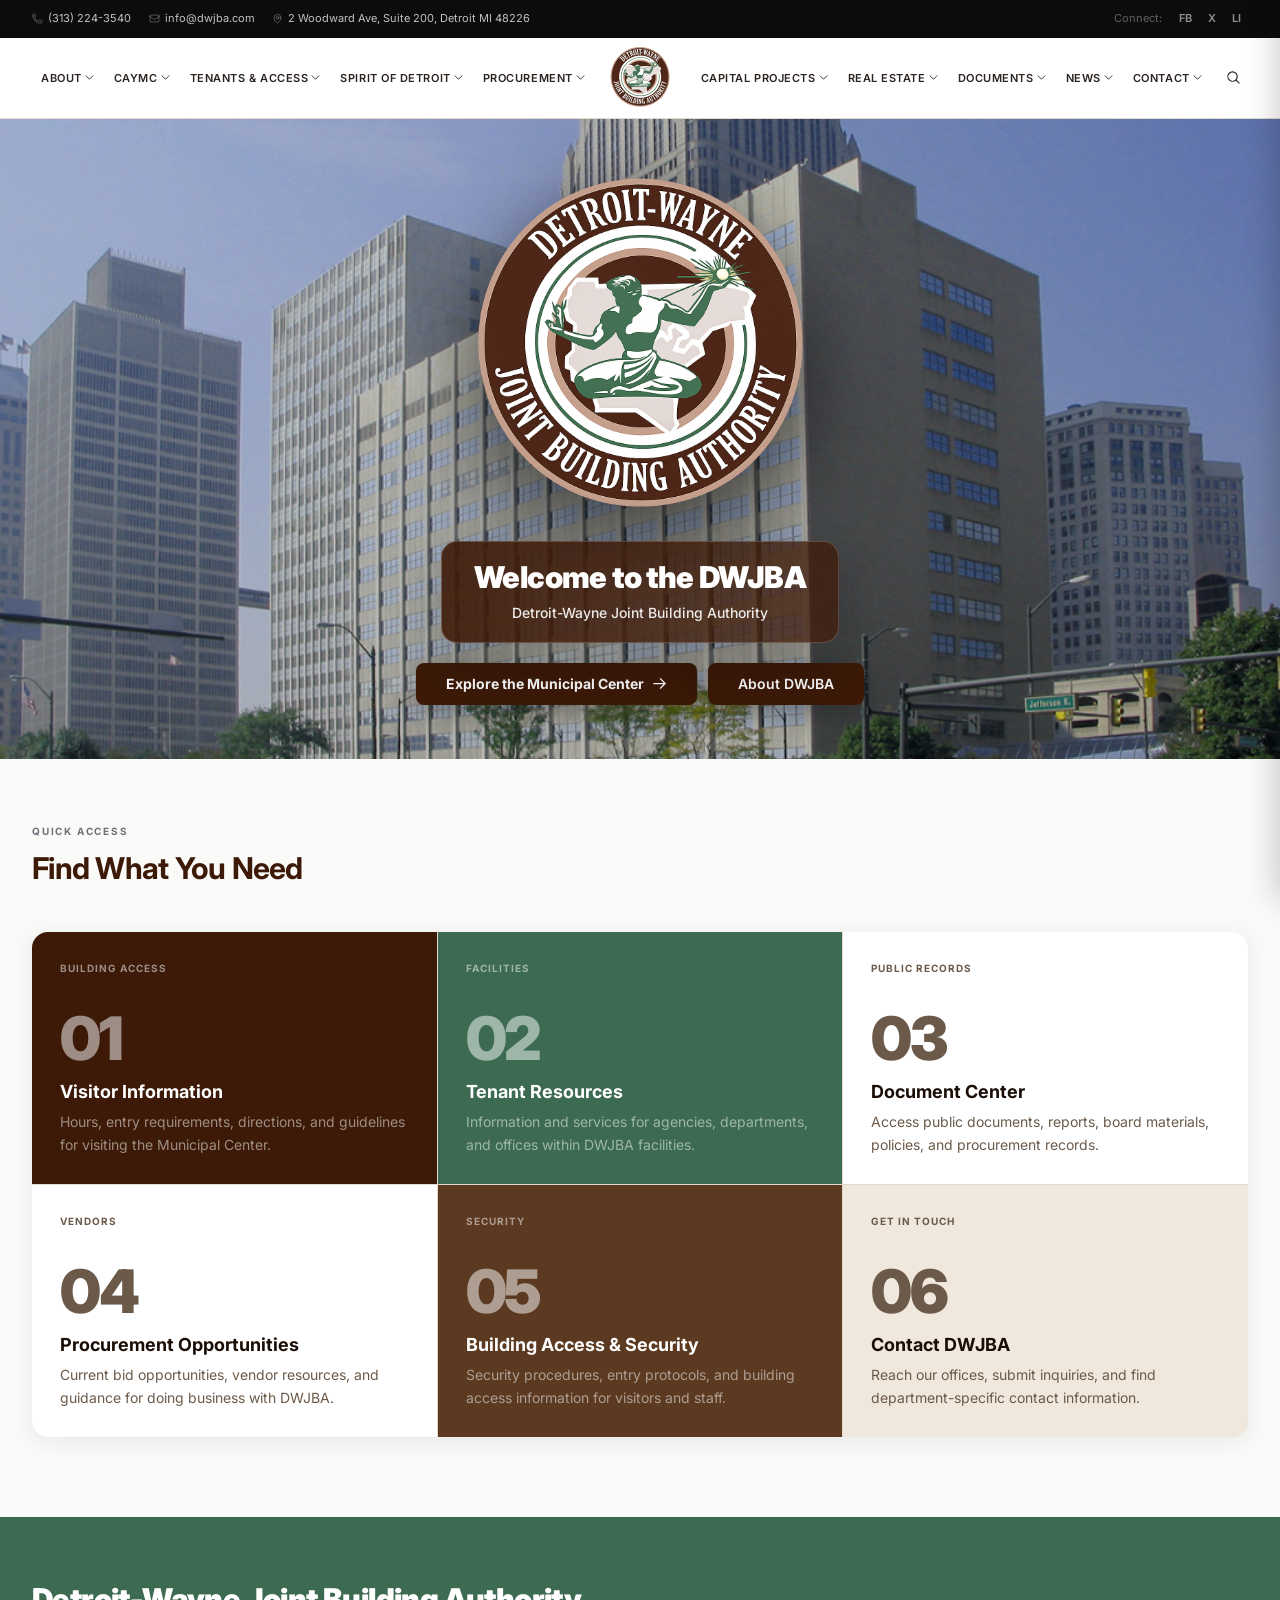
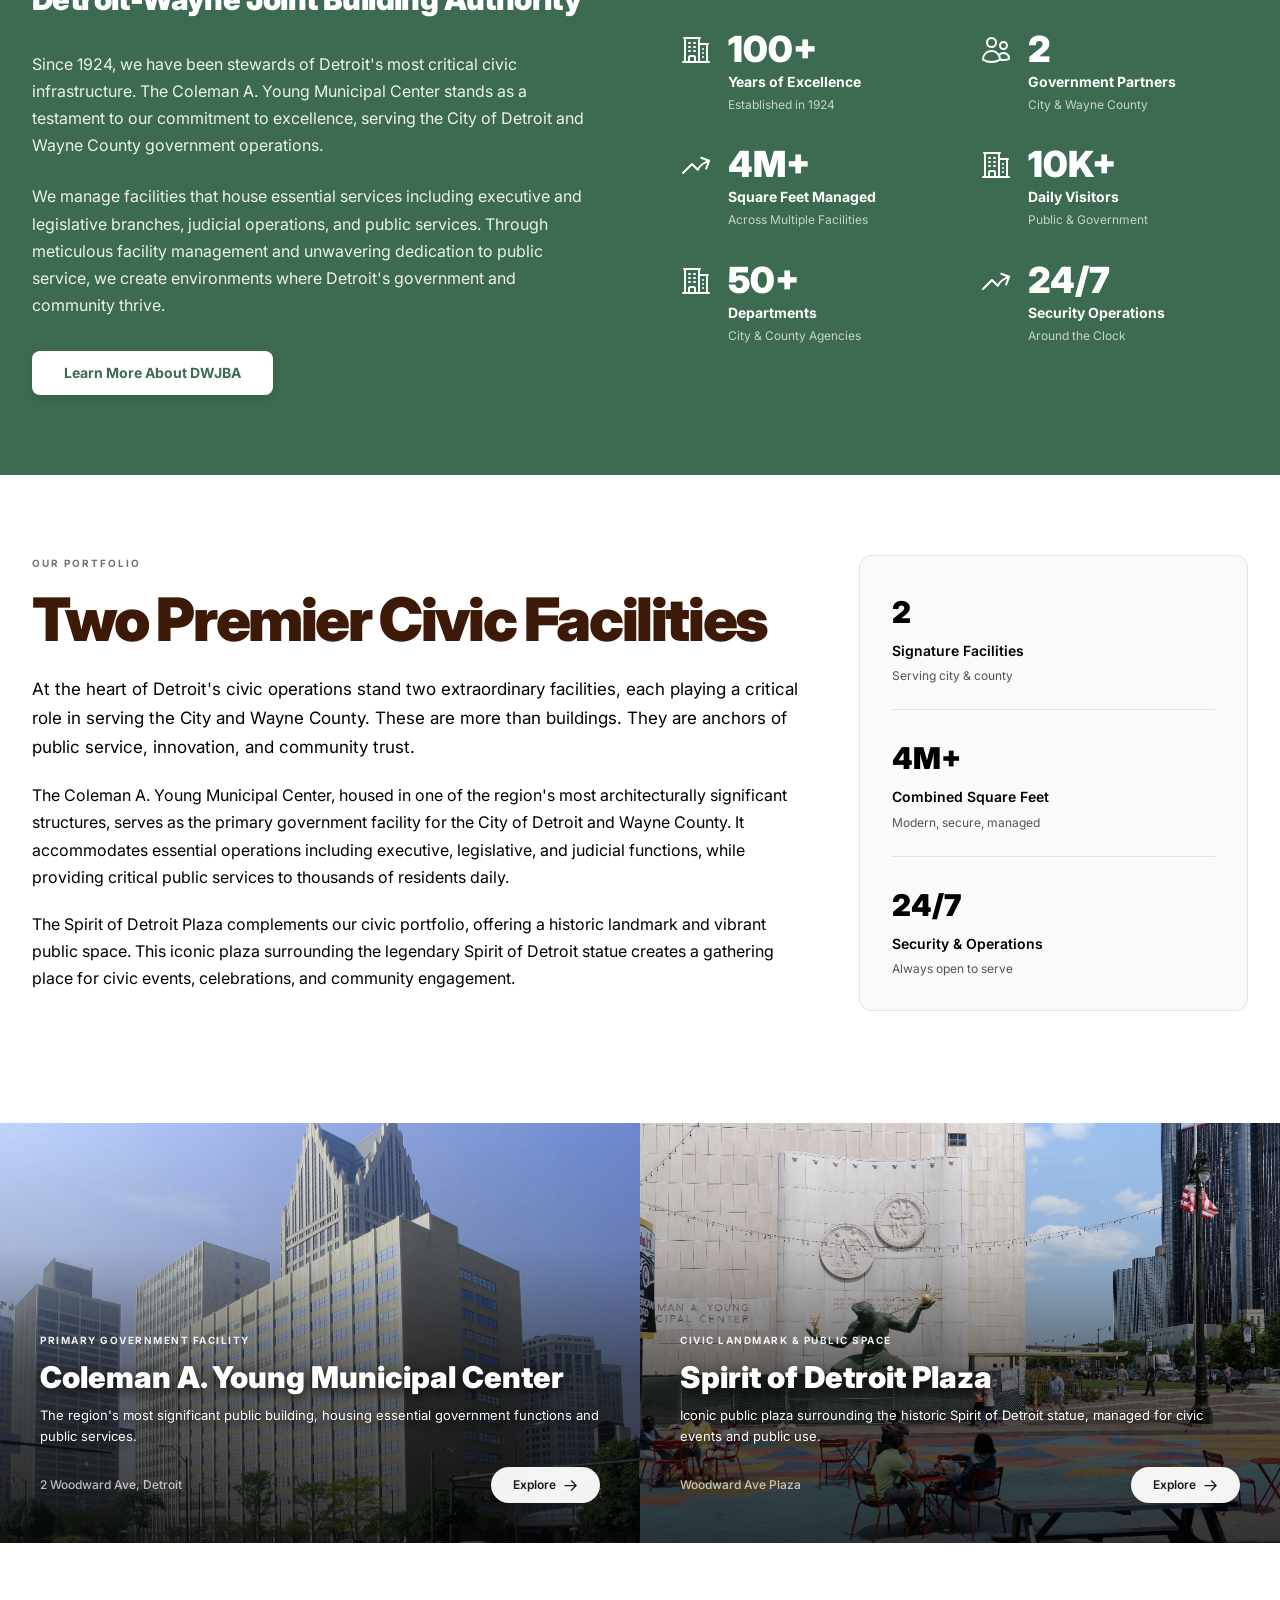
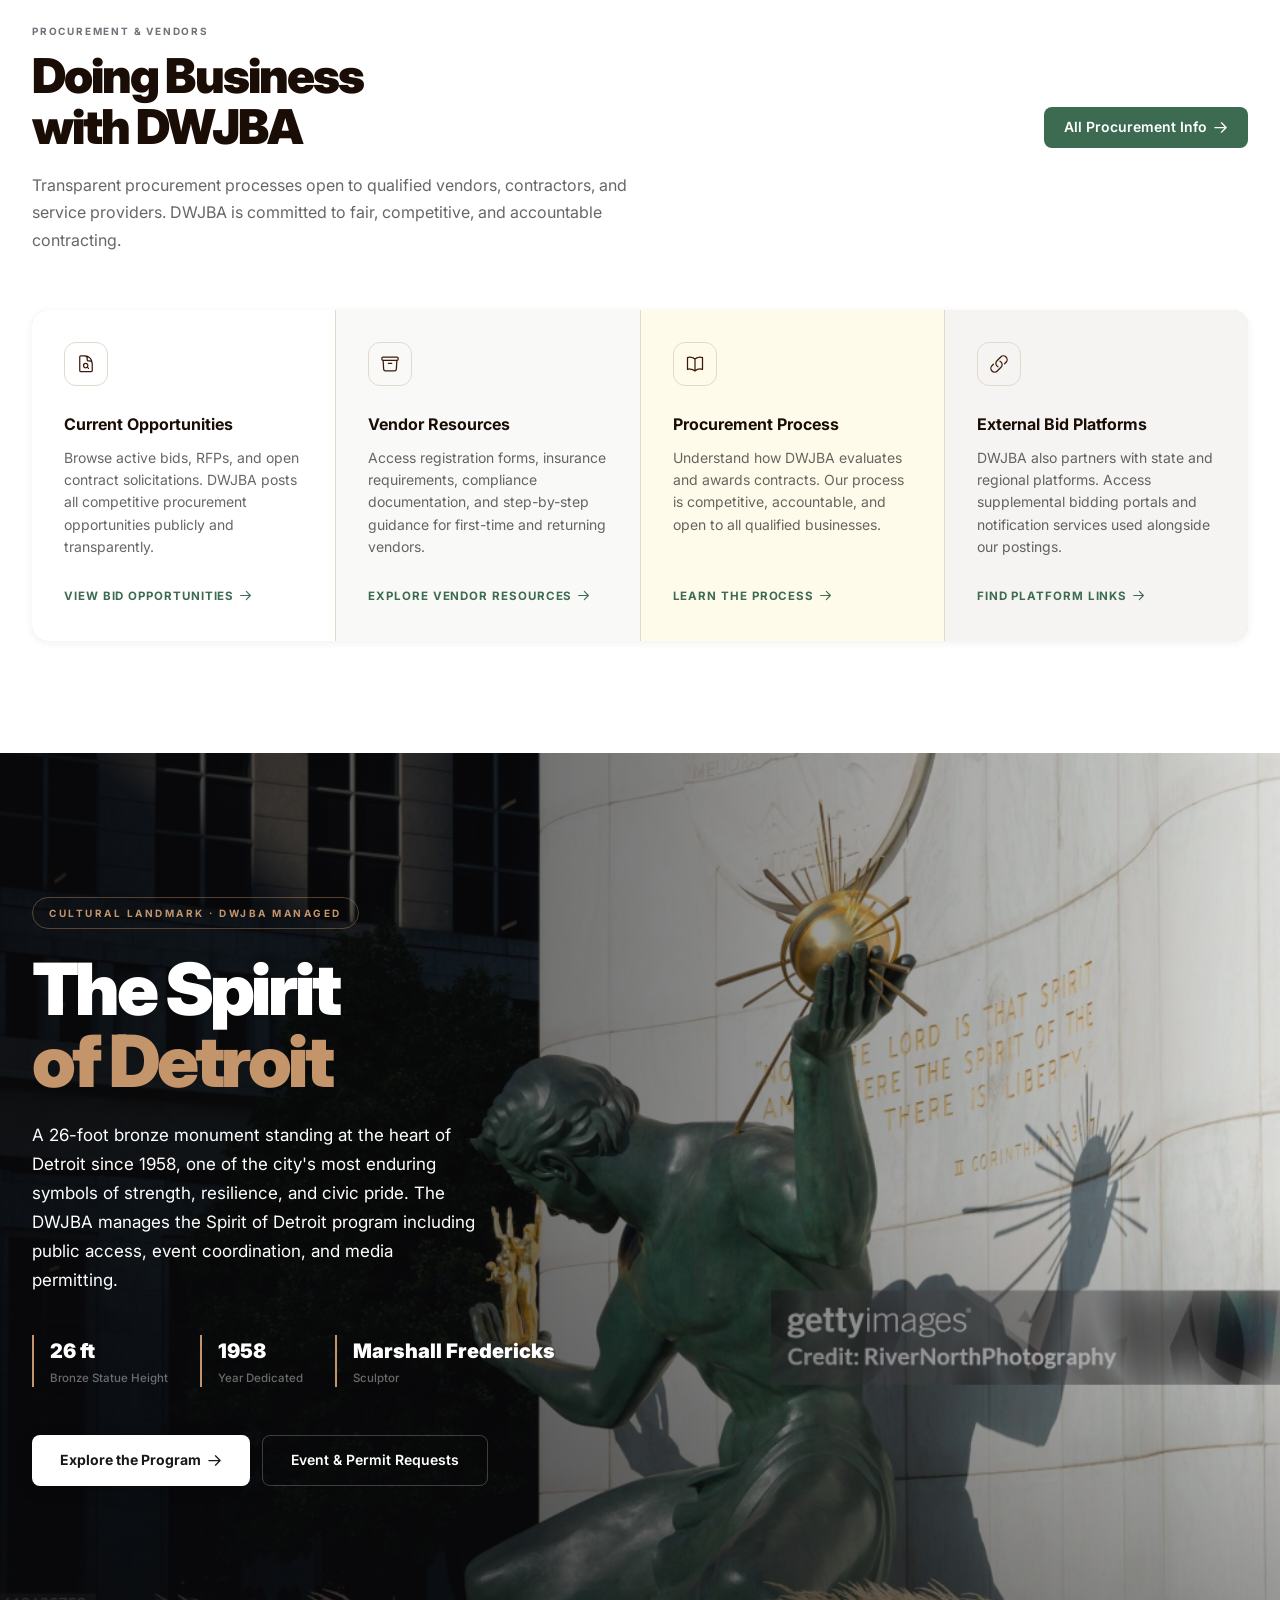
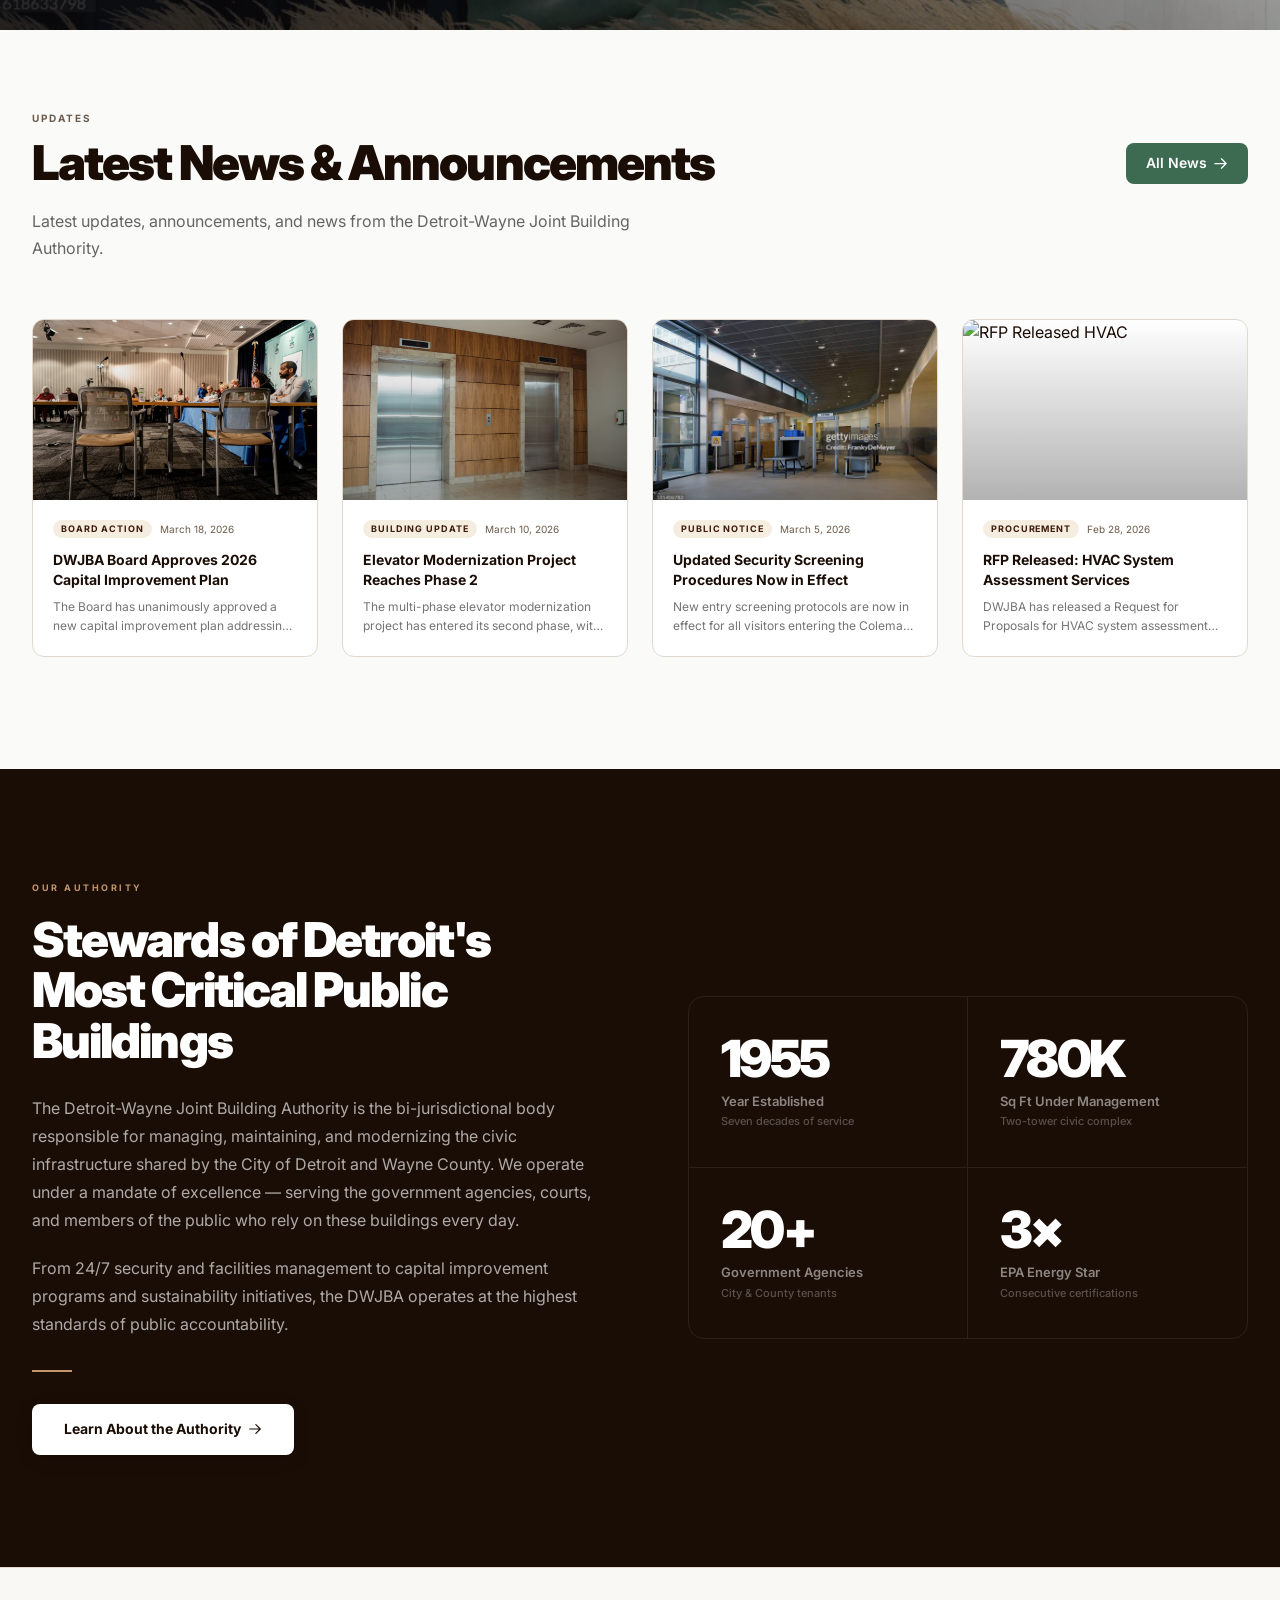
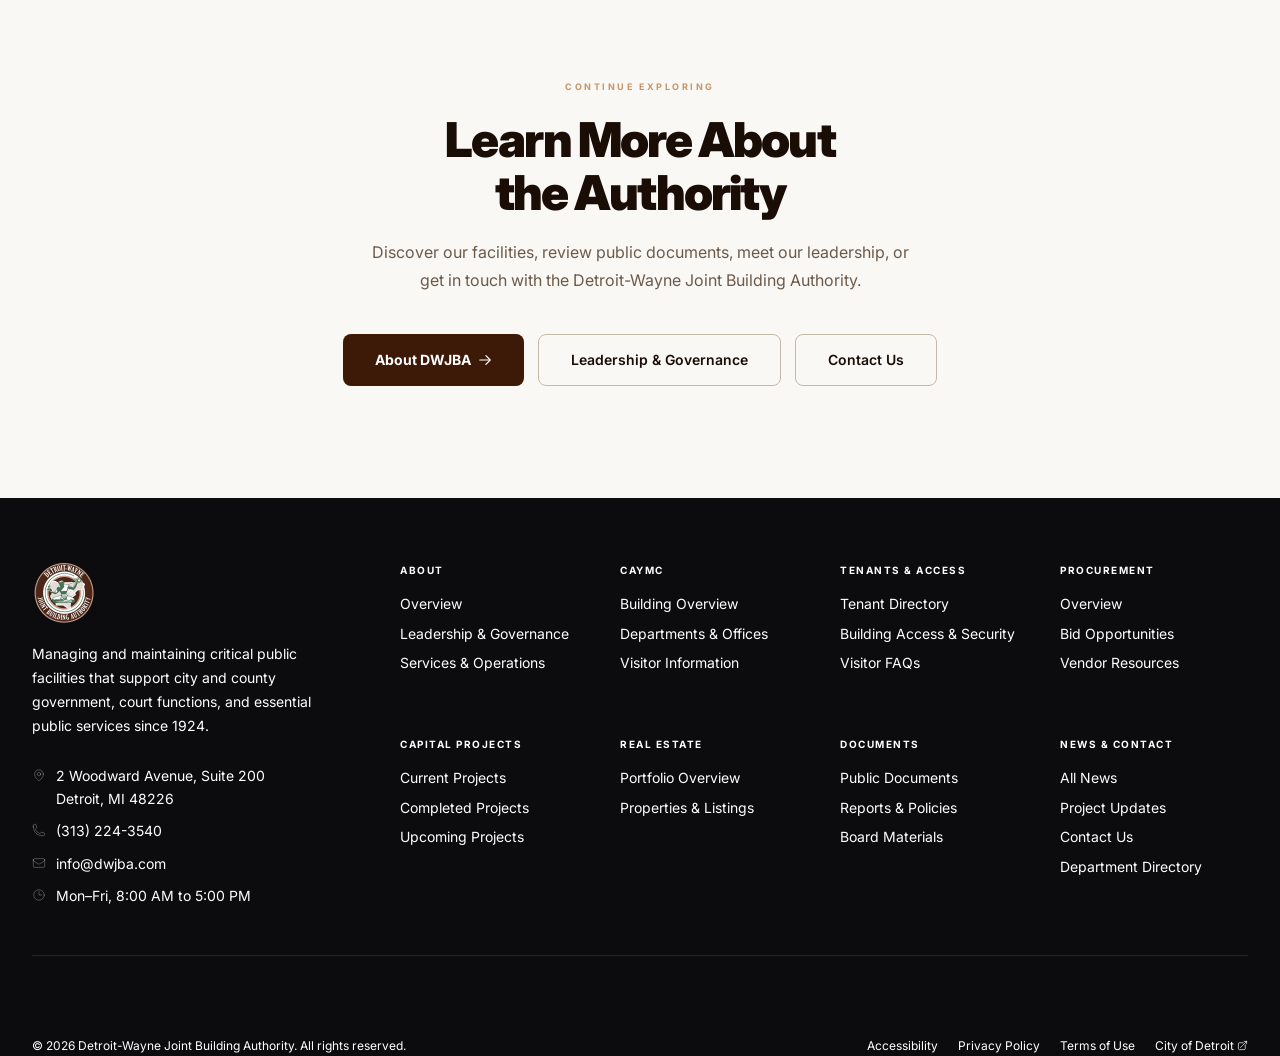
==== commit fbba7e82: "Homepage: restore original + white nav + Authority/CTA band; About: opening para, ops cards, exec te" ====
--- a/index.html
+++ b/index.html
@@ -3,72 +3,78 @@
 <head>
   <meta charset="UTF-8" />
   <meta name="viewport" content="width=device-width, initial-scale=1.0" />
-  <title>Detroit-Wayne Joint Building Authority — Official Portal</title>
+  <title>Detroit-Wayne Joint Building Authority — CAYMC</title>
   <link rel="stylesheet" href="style.css" />
   <link href="https://fonts.googleapis.com/css2?family=Inter:wght@300;400;500;600;700;800;900&display=swap" rel="stylesheet" />
   <script src="https://unpkg.com/lucide@latest/dist/umd/lucide.min.js" defer></script>
   <script src="main.js" defer></script>
   <style>
-    /* ── Reset & Base ─────────────────────────────────────── */
+    /* ── Page-level overrides ────────────────────────────────── */
     * { box-sizing: border-box; margin: 0; padding: 0; }
     html { scroll-behavior: smooth; }
     body { font-family: 'Inter', sans-serif; background: #f9f7f4; color: #1a0d06; -webkit-font-smoothing: antialiased; }
     img { display: block; max-width: 100%; }
     a { text-decoration: none; color: inherit; }
 
-    /* ── Tokens ──────────────────────────────────────────── */
+    /* ── Tokens ─────────────────────────────────────────────── */
     :root {
-      --brown:       #3d1a08;
-      --green:       #3d6b52;
-      --tan:         #c4956a;
-      --cream:       #f5ede0;
-      --zinc-950:    #0c0c0e;
-      --zinc-900:    #18181b;
-      --zinc-800:    #27272a;
-      --zinc-600:    #52525b;
-      --zinc-500:    #71717a;
-      --zinc-200:    #e4e4e7;
-      --zinc-100:    #f4f4f5;
-      --zinc-50:     #fafafa;
-      --stone-50:    #fafaf9;
-      --border:      #e2d9cc;
-      --fg:          #1a0d06;
-      --muted:       #6b5a4a;
-      --section-alt: #f0e8dc;
-    }
-
-    /* ── Layout helpers ──────────────────────────────────── */
+      --brown:        #3d1a08;   /* brand-brown — nav, hero pill, cards */
+      --green:        #3d6b52;   /* civic-blue/brand-green */
+      --tan:          #c4956a;   /* brand-tan */
+      --cream:        #f5ede0;   /* brand-cream */
+      --zinc-950:     #0c0c0e;
+      --zinc-900:     #18181b;
+      --zinc-800:     #27272a;
+      --zinc-600:     #52525b;
+      --zinc-500:     #71717a;
+      --zinc-200:     #e4e4e7;
+      --zinc-100:     #f4f4f5;
+      --zinc-50:      #fafafa;
+      --stone-50:     #fafaf9;
+      --border:       #e2d9cc;
+      --fg:           #1a0d06;
+      --muted:        #6b5a4a;
+      --slate-accent: #5c3a22;
+      --section-alt:  #f0e8dc;
+    }
+
+    /* ── Shared utilities ───────────────────────────────────── */
     .wrap { max-width: 1280px; margin: 0 auto; padding: 0 1rem; }
     @media (min-width:640px)  { .wrap { padding: 0 1.5rem; } }
     @media (min-width:1024px) { .wrap { padding: 0 2rem; } }
 
     .eyebrow {
       display: block;
-      font-size: 9px; font-weight: 700;
-      text-transform: uppercase; letter-spacing: .28em;
-      color: var(--tan);
+      font-size: 10px;
+      font-weight: 700;
+      text-transform: uppercase;
+      letter-spacing: .18em;
+      color: var(--zinc-500);
     }
 
     /* ════════════════════════════════════════════════════════
-       TOP BAR — brown utility strip
+       TOP BAR
     ════════════════════════════════════════════════════════ */
     .topbar {
-      background: var(--brown);
+      background: var(--zinc-950);
       color: white;
       font-size: 11px;
     }
     .topbar-inner {
-      display: flex; align-items: center;
-      justify-content: space-between; gap: 1rem;
+      display: flex;
+      align-items: center;
+      justify-content: space-between;
+      gap: 1rem;
       padding: .45rem 1rem;
-      max-width: 1280px; margin: 0 auto;
+      max-width: 1280px;
+      margin: 0 auto;
     }
     @media (min-width:640px)  { .topbar-inner { padding-left:1.5rem; padding-right:1.5rem; } }
-    @media (min-width:1024px) { .topbar-inner { padding-left:2rem;   padding-right:2rem;   } }
+    @media (min-width:1024px) { .topbar-inner { padding-left:2rem; padding-right:2rem; } }
     .topbar-left { display:flex; align-items:center; gap:1.1rem; color:rgba(255,255,255,.75); }
     .topbar-left a { display:flex; align-items:center; gap:5px; transition:color .2s; }
     .topbar-left a:hover { color:white; }
-    .topbar-left svg { width:11px; height:11px; color:rgba(255,255,255,.45); flex-shrink:0; }
+    .topbar-left svg { width:11px; height:11px; color:rgba(255,255,255,.4); flex-shrink:0; }
     .tb-address { display:none; align-items:center; gap:5px; }
     @media (min-width:1024px){ .tb-address { display:flex; } }
     .topbar-right { display:flex; align-items:center; gap:2px; color:rgba(255,255,255,.55); }
@@ -78,112 +84,152 @@
     .topbar-right a:hover { color:white; background:rgba(255,255,255,.1); }
 
     /* ════════════════════════════════════════════════════════
-       HEADER — WHITE nav (homepage edition)
+       HEADER
     ════════════════════════════════════════════════════════ */
     .site-header {
       background: #ffffff;
       position: sticky;
-      top: 0; z-index: 500;
-      border-bottom: 1px solid rgba(44,36,32,.10);
-      transition: box-shadow .3s, transform .35s cubic-bezier(.4,0,.2,1);
-      will-change: transform;
-    }
-    .site-header.scrolled { box-shadow: 0 4px 28px rgba(0,0,0,.10); }
-    .site-header.nav-hidden { transform: translateY(-100%); }
-
+      top: 0;
+      z-index: 500;
+      border-bottom: 1px solid #e2d9cc;
+      transition: box-shadow .3s;
+    }
+    .site-header.scrolled { box-shadow: 0 4px 24px rgba(0,0,0,.10); }
     .header-inner {
-      max-width: 1280px; margin: 0 auto; padding: 0 1rem;
-      display: flex; align-items: center; height: 72px;
+      max-width: 1280px;
+      margin: 0 auto;
+      padding: 0 1rem;
+      display: flex;
+      align-items: center;
+      height: 80px;
       position: relative;
     }
     @media (min-width:640px)  { .header-inner { padding:0 1.5rem; } }
     @media (min-width:1024px) { .header-inner { padding:0 2rem; } }
 
-    /* Left + right nav */
+    /* Left + Right nav */
     .nav-left, .nav-right {
-      display: none; align-items: center; gap: 1px; flex: 1;
+      display: none;
+      align-items: center;
+      gap: 1px;
+      flex: 1;
     }
     @media (min-width:1280px){ .nav-left,.nav-right { display:flex; } }
     .nav-right { justify-content:flex-end; }
 
     /* Center logo */
     .nav-logo {
-      position: absolute; left: 50%; transform: translateX(-50%);
+      position: absolute;
+      left: 50%;
+      transform: translateX(-50%);
     }
     @media (min-width:1280px){
       .nav-logo { position:relative; left:auto; transform:none; flex-shrink:0; }
     }
-    .nav-logo img { height:60px; width:60px; object-fit:contain; display:block; }
-
-    /* Nav button — dark text on white */
+    .nav-logo img { height:64px; width:64px; object-fit:contain; display:block; }
+
+    /* Nav item */
     .nav-item { position:relative; }
     .nav-btn {
-      display: flex; align-items: center; gap: 2px;
+      display: flex;
+      align-items: center;
+      gap: 2px;
       padding: 7px 9px;
-      font-size: 11px; font-weight: 600;
-      text-transform: uppercase; letter-spacing: .05em;
+      font-size: 11px;
+      font-weight: 600;
+      text-transform: uppercase;
+      letter-spacing: .05em;
       color: #2c2420;
-      border-radius: 5px; white-space: nowrap;
-      cursor: default; background: none; border: none;
-      font-family: inherit; transition: color .15s, background .15s;
-    }
-    .nav-btn svg { width:11px; height:11px; transition:transform .2s; color: #6b5a4a; }
-    .nav-item:hover .nav-btn { color: var(--brown); background: rgba(61,26,8,.05); }
-    .nav-item:hover .nav-btn svg { transform:rotate(180deg); color: var(--brown); }
-
-    /* Dropdown */
+      border-radius: 5px;
+      white-space: nowrap;
+      cursor: default;
+      transition: color .15s;
+      background: none;
+      border: none;
+      font-family: inherit;
+    }
+    .nav-btn svg { width:11px; height:11px; transition:transform .2s; }
+    .nav-item:hover .nav-btn { color: var(--brown); }
+    .nav-item:hover .nav-btn svg { transform:rotate(180deg); }
+
     .nav-drop {
-      display: none; position: absolute;
-      top: calc(100% + 6px); left: 0; z-index: 600; min-width: 210px;
+      display: none;
+      position: absolute;
+      top: calc(100% + 4px);
+      left: 0;
+      z-index: 600;
+      min-width: 210px;
     }
     .nav-item:hover .nav-drop { display:block; }
     .nav-drop-inner {
       background: white;
       border: 1px solid var(--border);
       border-radius: 12px;
-      box-shadow: 0 12px 40px rgba(0,0,0,.15);
+      box-shadow: 0 12px 40px rgba(0,0,0,.18);
       overflow: hidden;
     }
     .nav-drop-inner a {
-      display: block; padding: 10px 16px;
-      font-size: 14px; font-weight: 500;
-      color: rgba(26,13,6,.8); transition: background .12s;
-    }
-    .nav-drop-inner a:hover { background: var(--zinc-50); color: var(--brown); }
-
-    /* Search */
+      display: block;
+      padding: 10px 16px;
+      font-size: 14px;
+      font-weight: 500;
+      color: rgba(26,13,6,.8);
+      transition: background .12s;
+    }
+    .nav-drop-inner a:hover { background: var(--zinc-50); }
+
+    /* Search btn */
     .nav-search {
-      margin-left: .4rem; padding: 7px;
-      color: #2c2420; border-radius: 7px;
-      background: none; border: none; cursor: pointer;
-      display: flex; align-items: center; transition: color .15s;
+      margin-left: .4rem;
+      padding: 7px;
+      color: #2c2420;
+      border-radius: 7px;
+      background: none;
+      border: none;
+      cursor: pointer;
+      display: flex;
+      align-items: center;
+      transition: color .15s;
     }
     .nav-search:hover { color: var(--brown); }
-    .nav-search svg { width:16px; height:16px; }
-
-    /* Mobile controls */
+    .nav-search svg { width:15px; height:15px; }
+
+    /* Mobile toggle */
     .mob-controls {
-      display: flex; align-items: center; gap: .4rem; margin-left: auto;
+      display: flex;
+      align-items: center;
+      gap: .4rem;
+      margin-left: auto;
     }
     @media (min-width:1280px){ .mob-controls { display:none; } }
     .mob-controls button {
-      padding:7px; color:#2c2420; border-radius:7px;
-      background:none; border:none; cursor:pointer; transition:color .15s;
+      padding:7px; color: #2c2420; border-radius:7px;
+      background:none; border:none; cursor:pointer;
+      transition:color .15s;
     }
     .mob-controls button:hover { color: var(--brown); }
     .mob-controls button svg { width:18px; height:18px; display:block; }
 
-    /* Mobile nav drawer */
+    /* Mobile nav */
     .mob-nav {
-      position: fixed; top:0; right:0; bottom:0; width:300px;
-      background: white; z-index:700; overflow-y:auto;
-      transform: translateX(100%); transition: transform .3s ease;
+      position: fixed;
+      top: 0; right: 0; bottom: 0;
+      width: 300px;
+      background: white;
+      z-index: 700;
+      overflow-y: auto;
+      transform: translateX(100%);
+      transition: transform .3s ease;
       box-shadow: -4px 0 30px rgba(0,0,0,.2);
     }
     .mob-nav.open { transform:translateX(0); }
     .mob-nav-head {
-      display: flex; align-items:center; justify-content:space-between;
-      padding: 1.25rem 1.5rem; background: var(--brown); color:white;
+      display: flex;
+      align-items: center;
+      justify-content: space-between;
+      padding: 1.25rem 1.5rem;
+      background: var(--brown);
+      color: white;
     }
     .mob-nav-head span { font-size:14px; font-weight:700; }
     .mob-nav-head button { color:white; background:none; border:none; cursor:pointer; }
@@ -193,233 +239,723 @@
     .mob-label { display:block; padding:.55rem 1.5rem; font-size:11px; font-weight:700; text-transform:uppercase; letter-spacing:.08em; color:var(--brown); }
     .mob-link { display:block; padding:.45rem 1.5rem .45rem 2rem; font-size:14px; color:var(--fg); transition:background .12s; }
     .mob-link:hover { background:var(--section-alt); }
-    .scrim { display:none; position:fixed; inset:0; background:rgba(0,0,0,.5); z-index:650; }
+    .scrim {
+      display: none;
+      position: fixed;
+      inset: 0;
+      background: rgba(0,0,0,.5);
+      z-index: 650;
+    }
     .scrim.visible { display:block; }
 
     /* ════════════════════════════════════════════════════════
-       HERO — CAYMC full-bleed, slow zoom, editorial headline
+       HERO
     ════════════════════════════════════════════════════════ */
     .hero {
-      position: relative; overflow: hidden;
-      height: 90vh; min-height: 640px;
-      display: flex; align-items: flex-end;
+      position: relative;
+      overflow: hidden;
       background: #18181b;
-    }
-    @media (min-width:768px) { .hero { height: 88vh; min-height: 720px; } }
-
-    /* Slow zoom bg image */
+      height: 65vh;
+      min-height: 640px;
+      display: flex;
+      align-items: center;
+      justify-content: center;
+    }
     .hero-bg {
-      position: absolute; inset: 0;
-      width: 100%; height: 100%; object-fit: cover;
-      object-position: center 30%;
-      animation: heroZoom 12s ease-out both;
-      transform-origin: center center;
-    }
-    @keyframes heroZoom {
-      from { transform: scale(1.08); }
-      to   { transform: scale(1.00); }
-    }
-
-    /* Dual overlay for depth */
-    .hero-ov1 {
-      position: absolute; inset: 0;
-      background: linear-gradient(to bottom,
-        rgba(10,6,3,.15) 0%,
-        rgba(10,6,3,.08) 35%,
-        rgba(10,6,3,.72) 75%,
-        rgba(10,6,3,.94) 100%
-      );
-    }
-    .hero-ov2 {
-      position: absolute; inset: 0;
-      background: linear-gradient(110deg, rgba(61,26,8,.5) 0%, transparent 55%);
-    }
-    /* Thin tan accent bottom line */
-    .hero-accent {
-      position: absolute; bottom: 0; left: 0; right: 0; height: 3px; z-index: 3;
-      background: linear-gradient(to right, var(--tan), rgba(196,149,106,.15));
-    }
-
-    /* Content */
-    .hero-content {
-      position: relative; z-index: 2;
-      width: 100%; padding: 0 0 5rem;
-      animation: heroFadeUp .9s .2s ease both;
-    }
-    @keyframes heroFadeUp {
-      from { opacity: 0; transform: translateY(28px); }
-      to   { opacity: 1; transform: translateY(0); }
-    }
-    .hero-inner {
-      max-width: 1280px; margin: 0 auto; padding: 0 1.5rem;
-    }
-    @media (min-width:1024px) { .hero-inner { padding: 0 2.5rem; } }
-
-    .hero-eyebrow {
-      display: block; font-size: 9px; font-weight: 700;
-      text-transform: uppercase; letter-spacing: .28em;
-      color: var(--tan); margin-bottom: 1.25rem;
-      text-align: left;
-    }
-    .hero-h1 {
-      font-size: clamp(2.5rem, 6vw, 5rem);
-      font-weight: 900; color: white;
-      letter-spacing: -.04em; line-height: .97;
-      margin-bottom: 1.25rem; max-width: 860px;
-      text-align: left;
-    }
-    .hero-sub {
-      font-size: clamp(.9375rem, 1.5vw, 1.125rem);
-      color: rgba(255,255,255,.65);
-      line-height: 1.65; max-width: 540px;
-      margin-bottom: 2.5rem;
-      text-align: left;
-    }
-
-    /* CTA buttons */
+      position: absolute;
+      inset: 0;
+      width: 100%;
+      height: 100%;
+      object-fit: cover;
+      object-position: center 60%;
+    }
+    .hero-overlay { position:absolute; inset:0; background:rgba(9,9,11,.20); }
+    .hero-blur {
+      position: absolute;
+      inset: 0;
+      display: flex;
+      align-items: center;
+      justify-content: center;
+      pointer-events: none;
+    }
+    .hero-blur-ball {
+      width: 380px;
+      height: 260px;
+      background: linear-gradient(to bottom, rgba(0,0,0,.20), rgba(0,0,0,.15), rgba(0,0,0,.30));
+      filter: blur(40px);
+      border-radius: 9999px;
+    }
+    .hero-body {
+      position: relative;
+      z-index: 2;
+      display: flex;
+      flex-direction: column;
+      align-items: center;
+      gap: 1rem;
+      text-align: center;
+      padding: 0 1rem;
+      animation: fadeUp .7s ease both;
+    }
+    @keyframes fadeUp {
+      from { opacity:0; transform:translateY(24px); }
+      to   { opacity:1; transform:translateY(0); }
+    }
+    .hero-seal {
+      height: 14rem;
+      width: auto;
+      filter: drop-shadow(0 20px 40px rgba(0,0,0,.55));
+    }
+    @media (min-width:640px)  { .hero-seal { height:18rem; } }
+    @media (min-width:768px)  { .hero-seal { height:22rem; } }
+
+    .hero-pill {
+      background: linear-gradient(to right, rgba(61,26,8,.90), rgba(61,26,8,.75));
+      backdrop-filter: blur(12px);
+      -webkit-backdrop-filter: blur(12px);
+      padding: 1.1rem 2rem;
+      border-radius: 1rem;
+      max-width: 30rem;
+      border: 1px solid rgba(255,255,255,.18);
+      box-shadow: 0 20px 60px rgba(0,0,0,.3);
+    }
+    .hero-pill-title {
+      font-size: 1.875rem;
+      font-weight: 900;
+      color: white;
+      line-height: 1.2;
+      letter-spacing: -.02em;
+    }
+    .hero-pill-sub {
+      font-size: .875rem;
+      color: rgba(255,255,255,.9);
+      margin-top: .4rem;
+      font-weight: 500;
+    }
     .hero-btns {
-      display: flex; flex-wrap: wrap; gap: .75rem;
-      margin-bottom: 3rem;
-    }
-    .hero-btn-primary {
-      display: inline-flex; align-items: center; gap: .45rem;
-      padding: .875rem 1.875rem;
-      background: var(--brown); color: white;
-      font-size: .875rem; font-weight: 700;
-      border-radius: .5rem; border: none; font-family: inherit; cursor: default;
-      box-shadow: 0 8px 28px rgba(0,0,0,.35);
+      display: flex;
+      flex-direction: column;
+      gap: .7rem;
+      margin-top: .25rem;
+    }
+    @media (min-width:500px){ .hero-btns { flex-direction:row; } }
+    .btn-hero {
+      display: inline-flex;
+      align-items: center;
+      justify-content: center;
+      gap: .5rem;
+      padding: .8rem 1.875rem;
+      font-size: .875rem;
+      font-weight: 700;
+      border-radius: .5rem;
+      background: var(--brown);
+      color: white;
+      box-shadow: 0 8px 32px rgba(0,0,0,.35);
+      cursor: default;
       transition: opacity .2s;
-    }
-    .hero-btn-primary:hover { opacity: .88; }
-    .hero-btn-primary svg { width:15px; height:15px; }
-    .hero-btn-secondary {
-      display: inline-flex; align-items: center; gap: .45rem;
-      padding: .875rem 1.875rem;
-      border: 1px solid rgba(255,255,255,.25); color: white;
-      font-size: .875rem; font-weight: 600;
-      border-radius: .5rem; font-family: inherit; cursor: default;
-      background: rgba(255,255,255,.06);
-      backdrop-filter: blur(8px); transition: background .2s;
-    }
-    .hero-btn-secondary:hover { background: rgba(255,255,255,.12); }
-
-    /* Stat strip */
-    .hero-stats {
-      display: flex; flex-wrap: wrap; gap: 0;
-      border: 1px solid rgba(255,255,255,.12);
-      border-radius: 12px;
-      background: rgba(0,0,0,.38);
-      backdrop-filter: blur(14px);
-      -webkit-backdrop-filter: blur(14px);
-      overflow: hidden;
-      max-width: 720px;
-    }
-    .hero-stat {
-      flex: 1; min-width: 130px;
-      padding: 1rem 1.5rem;
-      border-right: 1px solid rgba(255,255,255,.08);
-    }
-    .hero-stat:last-child { border-right: none; }
-    .hero-stat-num {
-      font-size: 1.625rem; font-weight: 900;
-      color: white; letter-spacing: -.04em; line-height: 1;
-    }
-    .hero-stat-label {
-      font-size: 9px; font-weight: 600;
-      text-transform: uppercase; letter-spacing: .14em;
-      color: rgba(255,255,255,.42); margin-top: .3rem;
-    }
+      border: none;
+      font-family: inherit;
+    }
+    .btn-hero:hover { opacity:.88; }
+    .btn-hero.secondary { font-weight:600; }
 
     /* ════════════════════════════════════════════════════════
-       QUICK ACCESS — Editorial tile grid
-       No heavy colored blocks. Clean, minimal, functional.
+       QUICK ACCESS  — "Find What You Need"
     ════════════════════════════════════════════════════════ */
     .qa-section {
-      background: #faf8f5;
-      padding: 6rem 0;
-      border-bottom: 1px solid var(--border);
-    }
-    .qa-header { margin-bottom: 4rem; }
-    .qa-header .eyebrow { margin-bottom: .875rem; }
-    .qa-header h2 {
-      font-size: clamp(1.75rem, 3.5vw, 2.75rem);
-      font-weight: 900; color: var(--fg);
-      letter-spacing: -.04em; line-height: 1.05;
-    }
-    .qa-header p {
-      font-size: 1rem; color: var(--muted);
-      line-height: 1.7; margin-top: .75rem;
-      max-width: 520px;
+      padding: 4rem 0 5rem;
+      background: var(--stone-50);
+    }
+    .qa-hd { margin-bottom: 2.5rem; }
+    .qa-hd .eyebrow { margin-bottom:.3rem; }
+    .qa-hd h2 {
+      font-size: clamp(1.375rem, 2.5vw, 1.875rem);
+      font-weight: 700;
+      color: var(--brown);
+      letter-spacing: -.025em;
     }
 
     .qa-grid {
       display: grid;
       grid-template-columns: 1fr;
-      border-top: 2px solid var(--fg);
-      background: white;
-    }
-    @media (min-width: 640px)  { .qa-grid { grid-template-columns: repeat(2, 1fr); } }
-    @media (min-width: 1024px) { .qa-grid { grid-template-columns: repeat(3, 1fr); } }
-
-    .qa-tile {
-      padding: 2.5rem 2rem 2.5rem;
-      border-bottom: 1px solid var(--border);
-      border-right: 1px solid var(--border);
-      display: flex; flex-direction: column;
-      gap: 1rem;
-      background: white;
-      transition: background .2s;
+      gap: 1px;
+      background: var(--border);
+      border-radius: 1rem;
+      overflow: hidden;
+      box-shadow: 0 4px 24px rgba(0,0,0,.08);
+    }
+    @media (min-width:640px)  { .qa-grid { grid-template-columns:repeat(2,1fr); } }
+    @media (min-width:1024px) { .qa-grid { grid-template-columns:repeat(3,1fr); } }
+
+    .qa-card {
+      display: flex;
+      flex-direction: column;
+      min-height: 220px;
+      padding: 1.75rem;
       cursor: default;
       position: relative;
-    }
-    .qa-tile:hover { background: #fdfaf6; }
-    /* Remove right border on last col */
-    @media (min-width: 1024px) {
-      .qa-tile:nth-child(3n) { border-right: none; }
-    }
-    @media (min-width: 640px) and (max-width: 1023px) {
-      .qa-tile:nth-child(2n) { border-right: none; }
-    }
-    @media (max-width: 639px) {
-      .qa-tile { border-right: none; }
-    }
-
-    .qa-tile-num {
-      font-size: .6875rem; font-weight: 700;
-      letter-spacing: .1em; color: var(--tan);
-    }
-    .qa-tile-icon {
-      width: 40px; height: 40px;
+      transition: filter .2s;
+    }
+    .qa-card:hover { filter:brightness(.96); }
+
+    .qa-c-brown  { background: var(--brown); }
+    .qa-c-green  { background: var(--green); }
+    .qa-c-white  { background: white; }
+    .qa-c-slate  { background: var(--slate-accent); }
+    .qa-c-alt    { background: var(--section-alt); }
+
+    .qa-top {
+      display: flex;
+      align-items: flex-start;
+      justify-content: space-between;
+      margin-bottom: auto;
+    }
+    .qa-tag { font-size:10px; font-weight:700; text-transform:uppercase; letter-spacing:.1em; }
+    .qa-tag-light { color:rgba(255,255,255,.5); }
+    .qa-tag-dark  { color:var(--muted); }
+
+    .qa-arrow {
+      width: 32px; height: 32px;
+      border-radius: 9999px;
+      border: 1px solid;
+      display: flex; align-items:center; justify-content:center;
+      flex-shrink: 0;
+      opacity: 0;
+      transition: opacity .2s, transform .2s;
+    }
+    .qa-card:hover .qa-arrow { opacity:1; transform:translate(2px,-2px); }
+    .qa-arrow-light { border-color:rgba(255,255,255,.3); color:white; }
+    .qa-arrow-dark  { border-color:var(--border); color:var(--fg); }
+    .qa-arrow svg   { width:15px; height:15px; }
+
+    .qa-num {
+      font-size: 3.75rem;
+      font-weight: 900;
+      line-height: 1;
+      letter-spacing: -.04em;
+      margin: 1rem 0 .75rem;
+      user-select: none;
+    }
+    .qa-num-light { color:rgba(255,255,255,.5); }
+    .qa-num-dark  { color:var(--muted); }
+
+    .qa-title { font-size:1.125rem; font-weight:700; line-height:1.3; margin-bottom:.5rem; }
+    .qa-title-light { color:white; }
+    .qa-title-dark  { color:var(--fg); }
+
+    .qa-desc { font-size:.875rem; line-height:1.6; }
+    .qa-desc-light { color:rgba(255,255,255,.5); }
+    .qa-desc-dark  { color:var(--muted); }
+
+    /* ════════════════════════════════════════════════════════
+       ABOUT — green band
+    ════════════════════════════════════════════════════════ */
+    .about-section {
+      padding: 4rem 0 5rem;
+      background: var(--green);
+    }
+    .about-grid {
+      display: grid;
+      grid-template-columns: 1fr;
+      gap: 3rem;
+      align-items: center;
+    }
+    @media (min-width:1024px){ .about-grid { grid-template-columns:1fr 1fr; gap:5rem; } }
+
+    .about-h2 {
+      font-size: clamp(1.375rem,3vw,1.875rem);
+      font-weight: 900;
+      color: white;
+      line-height: 1.25;
+      letter-spacing: -.02em;
+      margin-bottom: 2rem;
+    }
+    .about-body { color:rgba(255,255,255,.9); font-size:1rem; line-height:1.7; }
+    .about-body p+p { margin-top:1.5rem; }
+
+    .btn-about {
+      display: inline-flex;
+      align-items: center;
+      padding: .825rem 2rem;
+      background: white;
+      color: var(--green);
+      font-size: .875rem;
+      font-weight: 700;
+      border-radius: .5rem;
+      margin-top: 2rem;
+      cursor: default;
+      box-shadow: 0 4px 14px rgba(0,0,0,.12);
+      transition: background .2s;
+      border: none;
+      font-family: inherit;
+    }
+    .btn-about:hover { background:rgba(255,255,255,.9); }
+
+    .about-stats { display:grid; grid-template-columns:1fr 1fr; gap:2rem; }
+    .about-stat { display:flex; align-items:flex-start; gap:1rem; }
+    .about-stat-icon { flex-shrink:0; margin-top:3px; }
+    .about-stat-icon svg { width:32px; height:32px; color:white; }
+    .about-stat-val { font-size:clamp(1.75rem,3vw,2.25rem); font-weight:900; color:white; line-height:1; margin-bottom:4px; }
+    .about-stat-lbl { font-size:.875rem; font-weight:700; color:white; margin-bottom:2px; }
+    .about-stat-sub { font-size:.75rem; color:rgba(255,255,255,.7); }
+
+    /* ════════════════════════════════════════════════════════
+       FEATURED FACILITIES
+    ════════════════════════════════════════════════════════ */
+    .fac-section { background:white; }
+
+    .fac-intro { padding:5rem 0 7rem; }
+    .fac-intro-grid {
+      display: grid;
+      grid-template-columns: 1fr;
+      gap: 3rem;
+      align-items: start;
+    }
+    @media (min-width:1024px){ .fac-intro-grid { grid-template-columns:2fr 1fr; } }
+
+    .fac-eyebrow { font-size:10px; font-weight:700; text-transform:uppercase; letter-spacing:.2em; color:var(--zinc-500); display:block; margin-bottom:1rem; }
+    .fac-h2 {
+      font-size: clamp(2.5rem,5vw,3.75rem);
+      font-weight: 900;
+      color: var(--brown);
+      letter-spacing: -.04em;
+      line-height: 1.08;
+      margin-bottom: 1.5rem;
+    }
+    .fac-body { color:black; line-height:1.7; }
+    .fac-body p { font-size:1.0625rem; }
+    .fac-body p+p { margin-top:1.25rem; font-size:1rem; }
+
+    .fac-stats-box {
+      background: var(--zinc-50);
+      border-radius: .75rem;
+      padding: 2rem;
+      border: 1px solid var(--zinc-200);
+    }
+    .fs-item+.fs-item { border-top:1px solid var(--zinc-200); padding-top:1.5rem; margin-top:1.5rem; }
+    .fs-val { font-size:1.875rem; font-weight:900; color:black; margin-bottom:4px; }
+    .fs-lbl { font-size:.875rem; font-weight:600; color:black; }
+    .fs-sub { font-size:.75rem; color:var(--zinc-600); margin-top:4px; }
+
+    /* Image cards grid */
+    .fac-cards {
+      display: grid;
+      grid-template-columns: 1fr;
+      border: 1px solid var(--zinc-300);
+    }
+    @media (min-width:1024px){ .fac-cards { grid-template-columns:1fr 1fr; } }
+
+    .fac-card {
+      position: relative;
+      overflow: hidden;
+      background: var(--zinc-900);
+      min-height: 420px;
+      display: flex;
+      flex-direction: column;
+      cursor: default;
+    }
+    .fac-card+.fac-card { border-top:1px solid var(--zinc-300); }
+    @media (min-width:1024px){
+      .fac-card+.fac-card { border-top:none; border-left:1px solid var(--zinc-300); }
+    }
+    .fac-card-img {
+      position: absolute;
+      inset: 0;
+      width: 100%; height: 100%;
+      object-fit: cover;
+      transition: transform .7s ease;
+    }
+    .fac-card:hover .fac-card-img { transform:scale(1.05); }
+    .fac-card-grad {
+      position: absolute;
+      inset: 0;
+      background: linear-gradient(to top, rgba(0,0,0,.75) 0%, rgba(0,0,0,.55) 40%, rgba(0,0,0,.15) 70%, transparent 100%);
+    }
+    .fac-card-hov {
+      position: absolute;
+      inset: 0;
+      background: transparent;
+      transition: background .4s;
+    }
+    .fac-card:hover .fac-card-hov { background:rgba(0,0,0,.15); }
+    .fac-card-body {
+      position: relative;
+      z-index: 2;
+      display: flex;
+      flex-direction: column;
+      justify-content: flex-end;
+      height: 100%;
+      padding: 1.5rem;
+    }
+    @media (min-width:640px)  { .fac-card-body { padding:2rem; } }
+    @media (min-width:768px)  { .fac-card-body { padding:2.5rem; } }
+    .fac-card-type { font-size:10px; font-weight:700; text-transform:uppercase; letter-spacing:.15em; color:rgba(255,255,255,.9); margin-bottom:.65rem; }
+    .fac-card-name { font-size:clamp(1.25rem,3vw,1.875rem); font-weight:900; color:white; line-height:1.2; margin-bottom:.65rem; text-shadow:0 4px 12px rgba(0,0,0,.8); }
+    .fac-card-desc { font-size:.8125rem; color:white; line-height:1.6; margin-bottom:1.25rem; text-shadow:0 3px 8px rgba(0,0,0,.7); }
+    .fac-card-foot { display:flex; align-items:center; justify-content:space-between; gap:.75rem; }
+    .fac-card-loc  { font-size:.75rem; color:rgba(255,255,255,.7); font-weight:500; }
+    .btn-explore {
+      display: inline-flex;
+      align-items: center;
+      gap: .4rem;
+      padding: .55rem 1.4rem;
+      background: rgba(255,255,255,.95);
+      color: var(--zinc-900);
+      font-size: .75rem;
+      font-weight: 600;
+      border-radius: 9999px;
+      flex-shrink: 0;
+      cursor: default;
+    }
+    .btn-explore svg { width:15px; height:15px; }
+
+    /* ════════════════════════════════════════════════════════
+       PROCUREMENT — "Doing Business with DWJBA"
+    ════════════════════════════════════════════════════════ */
+    .proc-section {
+      padding: 5rem 0 7rem;
+      background: white;
+    }
+    .proc-hd { margin-bottom:3.5rem; }
+    .proc-hd-row {
+      display: flex;
+      flex-direction: column;
+      gap: 1rem;
+      margin-top: .75rem;
+    }
+    @media (min-width:640px){ .proc-hd-row { flex-direction:row; align-items:flex-end; justify-content:space-between; } }
+    .proc-h2 { font-size:clamp(2.25rem,5vw,3rem); font-weight:900; color:var(--fg); letter-spacing:-.04em; line-height:1.05; }
+    .btn-proc {
+      display: inline-flex;
+      align-items: center;
+      gap: .4rem;
+      padding: .6rem 1.25rem;
+      background: var(--green);
+      color: white;
+      font-size: .875rem;
+      font-weight: 600;
+      border-radius: .5rem;
+      flex-shrink: 0;
+      white-space: nowrap;
+      cursor: default;
+      margin-bottom: 4px;
+    }
+    .btn-proc svg { width:15px; height:15px; }
+    .proc-desc { font-size:1rem; color:rgba(0,0,0,.6); line-height:1.7; max-width:40rem; margin-top:1.25rem; }
+
+    .proc-grid {
+      display: grid;
+      grid-template-columns: 1fr;
+      gap: 1px;
+      background: var(--border);
+      border-radius: 1rem;
+      overflow: hidden;
+      box-shadow: 0 2px 8px rgba(0,0,0,.06);
+    }
+    @media (min-width:640px)  { .proc-grid { grid-template-columns:repeat(2,1fr); } }
+    @media (min-width:1024px) { .proc-grid { grid-template-columns:repeat(4,1fr); } }
+
+    .proc-card {
+      padding: 2rem 2rem 2.25rem;
+      display: flex;
+      flex-direction: column;
+      transition: filter .2s;
+      cursor: default;
+    }
+    .proc-card:hover { filter:brightness(.97); }
+    .pc-white  { background:white; }
+    .pc-stone  { background:#f9f9f8; }
+    .pc-amber  { background:#fffbeb; }
+    .pc-stone2 { background:#f5f4f3; }
+
+    .proc-icon {
+      width: 44px; height: 44px;
+      border-radius: .75rem;
       border: 1px solid var(--border);
-      border-radius: .625rem;
-      display: flex; align-items: center; justify-content: center;
+      display: flex; align-items:center; justify-content:center;
+      margin-bottom: 1.75rem;
+      transition: border-color .2s;
+    }
+    .proc-card:hover .proc-icon { border-color:rgba(61,26,8,.28); }
+    .proc-icon svg { width:20px; height:20px; color:var(--brown); }
+
+    .proc-title { font-size:1rem; font-weight:700; color:var(--fg); margin-bottom:.75rem; line-height:1.3; }
+    .proc-desc-t { font-size:.875rem; color:rgba(0,0,0,.6); line-height:1.6; flex:1; margin-bottom:1.75rem; }
+    .proc-cta {
+      display: inline-flex;
+      align-items: center;
+      gap: 5px;
+      font-size: .72rem;
+      font-weight: 700;
+      text-transform: uppercase;
+      letter-spacing: .08em;
+      color: var(--green);
+      cursor: default;
+    }
+    .proc-cta svg { width:13px; height:13px; }
+
+    /* ════════════════════════════════════════════════════════
+       SPIRIT OF DETROIT
+    ════════════════════════════════════════════════════════ */
+    .spirit-section {
+      position: relative;
+      overflow: hidden;
+      background: var(--zinc-800);
+    }
+    .spirit-bg {
+      position: absolute;
+      inset: 0;
+      width: 100%; height: 100%;
+      object-fit: cover;
+      opacity: .85;
+      object-position: center 20%;
+    }
+    .spirit-grad-lr {
+      position: absolute;
+      inset: 0;
+      background: linear-gradient(to right, rgba(9,9,11,.80) 0%, rgba(9,9,11,.60) 50%, rgba(9,9,11,.20) 100%);
+    }
+    @media (min-width:768px){
+      .spirit-grad-lr { background:linear-gradient(to right, rgba(9,9,11,.75) 0%, rgba(9,9,11,.45) 50%, rgba(9,9,11,0) 100%); }
+    }
+    .spirit-grad-tb {
+      position: absolute;
+      inset: 0;
+      background: linear-gradient(to top, rgba(9,9,11,.5) 0%, rgba(9,9,11,.15) 50%, transparent 100%);
+    }
+    @media (min-width:768px){
+      .spirit-grad-tb { background:linear-gradient(to top, rgba(9,9,11,.35) 0%, transparent 50%, transparent 100%); }
+    }
+    .spirit-content {
+      position: relative;
+      z-index: 2;
+      padding: 6rem 0 9rem;
+    }
+    @media (min-width:768px){ .spirit-content { padding:9rem 0; } }
+    .spirit-inner { max-width:34rem; }
+
+    .spirit-badge {
+      display: inline-block;
+      font-size: 10px;
+      font-weight: 700;
+      text-transform: uppercase;
+      letter-spacing: .25em;
+      color: var(--tan);
+      border: 1px solid rgba(196,149,106,.4);
+      padding: .45rem 1rem;
+      border-radius: 9999px;
+      margin-bottom: 1.5rem;
+    }
+    .spirit-h2 {
+      font-size: clamp(3rem,7vw,4.5rem);
+      font-weight: 900;
+      color: white;
+      letter-spacing: -.05em;
+      line-height: 1;
+      margin-bottom: 1.5rem;
+    }
+    .spirit-h2-tan { color:var(--tan); }
+    .spirit-body {
+      font-size: 1rem;
+      color: white;
+      line-height: 1.7;
+      margin-bottom: 2.5rem;
+      max-width: 28rem;
+    }
+    @media (min-width:768px){ .spirit-body { font-size:1.0625rem; } }
+
+    .spirit-facts { display:flex; flex-wrap:wrap; gap:2rem; margin-bottom:3rem; }
+    .spirit-fact { border-left:2px solid var(--tan); padding-left:1rem; }
+    .spirit-fact-val { font-size:1.25rem; font-weight:900; color:white; }
+    .spirit-fact-lbl { font-size:.72rem; color:rgba(255,255,255,.4); margin-top:2px; font-weight:500; }
+
+    .spirit-btns { display:flex; flex-wrap:wrap; gap:.75rem; }
+    .btn-spirit-w {
+      display: inline-flex;
+      align-items: center;
+      gap: .4rem;
+      padding: .825rem 1.75rem;
+      background: white;
+      color: var(--zinc-900);
+      font-size: .875rem;
+      font-weight: 700;
+      border-radius: .5rem;
+      box-shadow: 0 4px 16px rgba(0,0,0,.2);
+      cursor: default;
+    }
+    .btn-spirit-w svg { width:15px; height:15px; }
+    .btn-spirit-o {
+      display: inline-flex;
+      align-items: center;
+      gap: .4rem;
+      padding: .825rem 1.75rem;
+      border: 1px solid rgba(255,255,255,.22);
+      color: white;
+      font-size: .875rem;
+      font-weight: 600;
+      border-radius: .5rem;
+      cursor: default;
+    }
+
+    /* ════════════════════════════════════════════════════════
+       NEWS & ANNOUNCEMENTS
+    ════════════════════════════════════════════════════════ */
+    .news-section {
+      padding: 5rem 0 7rem;
+      background: var(--stone-50);
+    }
+    .news-hd { margin-bottom:3.5rem; }
+    .news-eyebrow { font-size:10px; font-weight:700; text-transform:uppercase; letter-spacing:.2em; color:var(--muted); display:block; }
+    .news-hd-row {
+      display: flex;
+      flex-direction: column;
+      gap: 1rem;
+      margin-top: .75rem;
+    }
+    @media (min-width:640px){ .news-hd-row { flex-direction:row; align-items:flex-end; justify-content:space-between; } }
+    .news-h2 { font-size:clamp(2rem,5vw,3rem); font-weight:900; color:var(--fg); letter-spacing:-.04em; line-height:1.05; }
+    .btn-news {
+      display: inline-flex;
+      align-items: center;
+      gap: .4rem;
+      padding: .6rem 1.25rem;
+      background: var(--green);
+      color: white;
+      font-size: .875rem;
+      font-weight: 600;
+      border-radius: .5rem;
+      flex-shrink: 0;
+      white-space: nowrap;
+      margin-bottom: 4px;
+      cursor: default;
+    }
+    .btn-news svg { width:15px; height:15px; }
+    .news-sub { font-size:1rem; color:rgba(0,0,0,.6); line-height:1.7; max-width:40rem; margin-top:1.25rem; }
+
+    .news-grid {
+      display: grid;
+      grid-template-columns: 1fr;
+      gap: 1.5rem;
+    }
+    @media (min-width:640px)  { .news-grid { grid-template-columns:repeat(2,1fr); } }
+    @media (min-width:1024px) { .news-grid { grid-template-columns:repeat(4,1fr); } }
+
+    .news-card {
+      background: white;
+      border-radius: .75rem;
+      overflow: hidden;
+      border: 1px solid var(--border);
+      display: flex;
+      flex-direction: column;
+      cursor: default;
+    }
+    .nc-img { position:relative; overflow:hidden; height:180px; flex-shrink:0; }
+    .nc-img img { width:100%; height:100%; object-fit:cover; transition:transform .5s ease; }
+    .news-card:hover .nc-img img { transform:scale(1.05); }
+    .nc-img-ov { position:absolute; inset:0; background:linear-gradient(to top, rgba(0,0,0,.3), transparent); }
+    .nc-body { padding:1.25rem; flex:1; }
+    .nc-meta { display:flex; align-items:center; gap:.5rem; margin-bottom:.75rem; }
+    .nc-cat {
+      font-size: 9px;
+      font-weight: 700;
+      text-transform: uppercase;
+      letter-spacing: .1em;
       color: var(--brown);
-      transition: border-color .2s;
-    }
-    .qa-tile:hover .qa-tile-icon { border-color: rgba(61,26,8,.3); }
-    .qa-tile-icon svg { width: 18px; height: 18px; }
-
-    .qa-tile-title {
-      font-size: 1.0625rem; font-weight: 700;
-      color: var(--fg); line-height: 1.3;
-    }
-    .qa-tile-desc {
-      font-size: .875rem; color: var(--muted);
-      line-height: 1.65; flex: 1;
-    }
-    .qa-tile-link {
-      display: inline-flex; align-items: center; gap: 5px;
-      font-size: .6875rem; font-weight: 700;
-      text-transform: uppercase; letter-spacing: .1em;
-      color: var(--brown); margin-top: .25rem;
-      opacity: 0; transition: opacity .2s;
-    }
-    .qa-tile:hover .qa-tile-link { opacity: 1; }
-    .qa-tile-link svg { width: 12px; height: 12px; }
+      background: var(--cream);
+      padding: 2px 8px;
+      border-radius: 9999px;
+    }
+    .nc-date { font-size:10px; color:var(--muted); }
+    .nc-title {
+      font-size: .875rem;
+      font-weight: 700;
+      color: var(--fg);
+      line-height: 1.4;
+      margin-bottom: .5rem;
+      display: -webkit-box;
+      -webkit-line-clamp: 2;
+      -webkit-box-orient: vertical;
+      overflow: hidden;
+      transition: color .2s;
+    }
+    .news-card:hover .nc-title { color:var(--brown); }
+    .nc-desc {
+      font-size: .75rem;
+      color: rgba(0,0,0,.55);
+      line-height: 1.6;
+      display: -webkit-box;
+      -webkit-line-clamp: 2;
+      -webkit-box-orient: vertical;
+      overflow: hidden;
+    }
 
     /* ════════════════════════════════════════════════════════
-       AUTHORITY BAND — Dark editorial 2-col
-       Replaces the old green band
+       FOOTER
+    ════════════════════════════════════════════════════════ */
+    .site-footer { background:var(--zinc-950); color:white; }
+    .footer-main {
+      max-width: 1280px;
+      margin: 0 auto;
+      padding: 4rem 1rem 3rem;
+    }
+    @media (min-width:640px)  { .footer-main { padding-left:1.5rem; padding-right:1.5rem; } }
+    @media (min-width:1024px) { .footer-main { padding-left:2rem; padding-right:2rem; } }
+
+    .footer-top {
+      display: flex;
+      flex-direction: column;
+      gap: 3rem;
+      padding-bottom: 3rem;
+      border-bottom: 1px solid rgba(255,255,255,.1);
+    }
+    @media (min-width:1024px){ .footer-top { flex-direction:row; gap:5rem; } }
+
+    .footer-brand { flex-shrink:0; }
+    @media (min-width:1024px){ .footer-brand { width:18rem; } }
+    .footer-logo { height:64px; width:auto; margin-bottom:1rem; }
+    .footer-desc { font-size:.875rem; color:white; line-height:1.7; margin-bottom:1.75rem; }
+    .footer-contacts { display:flex; flex-direction:column; gap:.625rem; }
+    .footer-ci { display:flex; align-items:flex-start; gap:.625rem; font-size:.875rem; color:white; }
+    .footer-ci svg { width:14px; height:14px; color:rgba(255,255,255,.3); flex-shrink:0; margin-top:3px; }
+    .footer-ci a:hover { color:white; text-decoration:underline; }
+
+    .footer-nav {
+      flex: 1;
+      display: grid;
+      grid-template-columns: repeat(2,1fr);
+      gap: 2rem;
+    }
+    @media (min-width:640px)  { .footer-nav { grid-template-columns:repeat(3,1fr); } }
+    @media (min-width:1024px) { .footer-nav { grid-template-columns:repeat(4,1fr); } }
+
+    .fn-col h3 { font-size:10px; font-weight:700; text-transform:uppercase; letter-spacing:.15em; color:white; margin-bottom:1rem; }
+    .fn-col ul { display:flex; flex-direction:column; gap:.625rem; }
+    .fn-col li span,
+    .fn-col li a { font-size:.875rem; color:white; line-height:1.4; display:block; cursor:default; transition:color .15s; }
+    .fn-col li a:hover { color:rgba(255,255,255,.7); }
+
+    .footer-bottom {
+      max-width: 1280px;
+      margin: 0 auto;
+      padding: 2rem 1rem 0;
+      display: flex;
+      flex-direction: column;
+      align-items: center;
+      gap: 1rem;
+    }
+    @media (min-width:640px){
+      .footer-bottom { flex-direction:row; justify-content:space-between; padding-left:1.5rem; padding-right:1.5rem; }
+    }
+    @media (min-width:1024px){ .footer-bottom { padding-left:2rem; padding-right:2rem; } }
+    .footer-copy { font-size:.75rem; color:white; }
+    .footer-legal { display:flex; align-items:center; gap:1.25rem; font-size:.75rem; color:white; }
+    .footer-legal a,
+    .footer-legal button { color:white; background:none; border:none; font-family:inherit; font-size:inherit; cursor:pointer; transition:color .15s; }
+    .footer-legal a:hover,
+    .footer-legal button:hover { color:rgba(255,255,255,.7); }
+    .footer-legal-ext { display:flex; align-items:center; gap:3px; }
+    .footer-legal-ext svg { width:11px; height:11px; }
+    /* ════════════════════════════════════════════════════════
+       AUTHORITY BAND (new)
     ════════════════════════════════════════════════════════ */
     .authority-section {
       background: var(--fg);
@@ -429,7 +965,6 @@
       display: grid; grid-template-columns: 1fr; gap: 4rem; align-items: center;
     }
     @media (min-width:1024px){ .authority-grid { grid-template-columns: 1fr 1fr; gap: 6rem; } }
-
     .auth-eyebrow {
       display: block; font-size: 9px; font-weight: 700;
       text-transform: uppercase; letter-spacing: .28em;
@@ -455,13 +990,11 @@
       padding: .875rem 2rem;
       background: white; color: var(--fg);
       font-size: .875rem; font-weight: 700;
-      border-radius: .5rem; transition: opacity .2s; cursor: default;
+      border-radius: .5rem; transition: opacity .2s;
       box-shadow: 0 4px 16px rgba(0,0,0,.2);
     }
     .auth-btn:hover { opacity: .92; }
-    .auth-btn svg { width:15px; height:15px; }
-
-    /* Right: large stat numbers */
+    .auth-btn svg { width:14px; height:14px; }
     .auth-stats {
       display: grid; grid-template-columns: 1fr 1fr;
       gap: 0;
@@ -491,348 +1024,13 @@
     }
 
     /* ════════════════════════════════════════════════════════
-       FACILITIES — Full-width editorial showcase
-    ════════════════════════════════════════════════════════ */
-    .fac-section {
-      background: white;
-      border-top: 1px solid var(--border);
-    }
-
-    /* Intro block */
-    .fac-intro { padding: 6rem 0 5rem; }
-    .fac-intro-grid {
-      display: grid; grid-template-columns: 1fr; gap: 3rem; align-items: start;
-    }
-    @media (min-width:1024px){ .fac-intro-grid { grid-template-columns: 2fr 1fr; gap: 5rem; } }
-
-    .fac-eyebrow {
-      display: block; font-size: 9px; font-weight: 700;
-      text-transform: uppercase; letter-spacing: .28em;
-      color: var(--tan); margin-bottom: 1.25rem;
-    }
-    .fac-h2 {
-      font-size: clamp(2.5rem, 5vw, 3.75rem);
-      font-weight: 900; color: var(--fg);
-      letter-spacing: -.04em; line-height: 1.0;
-      margin-bottom: 1.75rem;
-    }
-    .fac-body { color: rgba(0,0,0,.65); line-height: 1.75; }
-    .fac-body p { font-size: 1rem; }
-    .fac-body p + p { margin-top: 1.25rem; font-size: .9375rem; }
-
-    /* Stats sidebar */
-    .fac-stats-box {
-      background: #faf8f5;
-      border-radius: .75rem; padding: 2rem;
-      border: 1px solid var(--border);
-    }
-    .fs-item + .fs-item { border-top:1px solid var(--border); padding-top:1.5rem; margin-top:1.5rem; }
-    .fs-val { font-size: 2rem; font-weight: 900; color: var(--fg); margin-bottom: 4px; }
-    .fs-lbl { font-size: .875rem; font-weight: 700; color: var(--fg); }
-    .fs-sub { font-size: .75rem; color: var(--muted); margin-top: 4px; }
-
-    /* Full-bleed 2-card grid */
-    .fac-cards {
-      display: grid; grid-template-columns: 1fr;
-      border-top: 1px solid var(--border);
-    }
-    @media (min-width:768px){ .fac-cards { grid-template-columns: 1fr 1fr; } }
-
-    .fac-card {
-      position: relative; overflow: hidden;
-      background: var(--zinc-900);
-      min-height: 480px; display: flex; flex-direction: column;
-      cursor: default;
-    }
-    .fac-card + .fac-card { border-top: 1px solid var(--border); }
-    @media (min-width:768px) {
-      .fac-card + .fac-card { border-top: none; border-left: 1px solid var(--border); }
-    }
-    .fac-card-img {
-      position: absolute; inset: 0;
-      width: 100%; height: 100%; object-fit: cover;
-      transition: transform .8s cubic-bezier(.25,.46,.45,.94);
-    }
-    .fac-card:hover .fac-card-img { transform: scale(1.05); }
-    .fac-card-grad {
-      position: absolute; inset: 0;
-      background: linear-gradient(to top,
-        rgba(0,0,0,.82) 0%, rgba(0,0,0,.6) 40%,
-        rgba(0,0,0,.15) 70%, transparent 100%);
-    }
-    .fac-card-hov {
-      position: absolute; inset: 0;
-      background: transparent; transition: background .4s;
-    }
-    .fac-card:hover .fac-card-hov { background: rgba(0,0,0,.12); }
-    .fac-card-body {
-      position: relative; z-index: 2;
-      display: flex; flex-direction: column; justify-content: flex-end;
-      height: 100%; padding: 2rem;
-    }
-    @media (min-width:768px) { .fac-card-body { padding: 3rem; } }
-    .fac-card-type {
-      font-size: 9px; font-weight: 700; text-transform: uppercase;
-      letter-spacing: .18em; color: var(--tan); margin-bottom: .75rem;
-    }
-    .fac-card-name {
-      font-size: clamp(1.375rem, 2.5vw, 1.875rem);
-      font-weight: 900; color: white; line-height: 1.15;
-      margin-bottom: .75rem;
-      text-shadow: 0 4px 16px rgba(0,0,0,.7);
-    }
-    .fac-card-desc {
-      font-size: .875rem; color: rgba(255,255,255,.75);
-      line-height: 1.6; margin-bottom: 1.5rem;
-      text-shadow: 0 2px 8px rgba(0,0,0,.6);
-    }
-    .fac-card-foot { display:flex; align-items:center; justify-content:space-between; gap:.75rem; }
-    .fac-card-loc  { font-size:.75rem; color:rgba(255,255,255,.5); font-weight:500; }
-    .btn-explore {
-      display: inline-flex; align-items: center; gap: .4rem;
-      padding: .55rem 1.375rem;
-      background: rgba(255,255,255,.95); color: var(--zinc-900);
-      font-size: .75rem; font-weight: 700; border-radius: 9999px;
-      flex-shrink: 0; cursor: default;
-      transition: background .2s;
-    }
-    .btn-explore:hover { background: white; }
-    .btn-explore svg { width:14px; height:14px; }
-
-    /* ════════════════════════════════════════════════════════
-       PROCUREMENT — Clean minimal 4-col grid
-    ════════════════════════════════════════════════════════ */
-    .proc-section {
-      padding: 6rem 0 7rem;
-      background: #faf8f5;
-      border-top: 1px solid var(--border);
-    }
-    .proc-header { margin-bottom: 4rem; }
-    .proc-header-row {
-      display: flex; flex-direction: column; gap: 1rem; margin-top: .875rem;
-    }
-    @media (min-width:640px){
-      .proc-header-row { flex-direction:row; align-items:flex-end; justify-content:space-between; }
-    }
-    .proc-h2 {
-      font-size: clamp(2rem, 4.5vw, 3rem);
-      font-weight: 900; color: var(--fg);
-      letter-spacing: -.04em; line-height: 1.0;
-    }
-    .btn-proc {
-      display: inline-flex; align-items: center; gap: .4rem;
-      padding: .65rem 1.375rem;
-      background: var(--brown); color: white;
-      font-size: .8125rem; font-weight: 600;
-      border-radius: .5rem; flex-shrink: 0; white-space: nowrap;
-      cursor: default; transition: opacity .2s;
-    }
-    .btn-proc:hover { opacity: .88; }
-    .btn-proc svg { width:14px; height:14px; }
-    .proc-desc {
-      font-size: 1rem; color: var(--muted);
-      line-height: 1.7; max-width: 40rem; margin-top: 1.25rem;
-    }
-
-    .proc-grid {
-      display: grid; grid-template-columns: 1fr;
-      gap: 0;
-      border-top: 2px solid var(--fg);
-    }
-    @media (min-width:640px)  { .proc-grid { grid-template-columns: repeat(2,1fr); } }
-    @media (min-width:1024px) { .proc-grid { grid-template-columns: repeat(4,1fr); } }
-
-    .proc-card {
-      padding: 2.5rem 2rem 2.5rem;
-      border-bottom: 1px solid var(--border);
-      border-right: 1px solid var(--border);
-      display: flex; flex-direction: column;
-      background: white; transition: background .2s;
-      cursor: default;
-    }
-    .proc-card:hover { background: #fdfcfb; }
-    @media (min-width:1024px){ .proc-card:nth-child(4n) { border-right: none; } }
-    @media (min-width:640px) and (max-width:1023px){ .proc-card:nth-child(2n) { border-right: none; } }
-    @media (max-width:639px){ .proc-card { border-right: none; } }
-
-    .proc-icon {
-      width: 44px; height: 44px; border-radius: .75rem;
-      border: 1px solid var(--border);
-      display: flex; align-items:center; justify-content:center;
-      margin-bottom: 1.75rem;
-      transition: border-color .2s;
-    }
-    .proc-card:hover .proc-icon { border-color: rgba(61,26,8,.28); }
-    .proc-icon svg { width:20px; height:20px; color:var(--brown); }
-    .proc-title { font-size: 1rem; font-weight: 700; color:var(--fg); margin-bottom: .75rem; line-height:1.3; }
-    .proc-body  { font-size:.875rem; color:var(--muted); line-height:1.65; flex:1; margin-bottom:1.75rem; }
-    .proc-cta {
-      display: inline-flex; align-items: center; gap: 5px;
-      font-size: .6875rem; font-weight: 700;
-      text-transform: uppercase; letter-spacing: .08em;
-      color: var(--brown);
-      opacity: 0; transition: opacity .2s; cursor: default;
-    }
-    .proc-card:hover .proc-cta { opacity: 1; }
-    .proc-cta svg { width:12px; height:12px; }
-
-    /* ════════════════════════════════════════════════════════
-       SPIRIT OF DETROIT — Cinematic full-bleed
-    ════════════════════════════════════════════════════════ */
-    .spirit-section {
-      position: relative; overflow: hidden;
-      background: var(--zinc-900);
-    }
-    .spirit-bg {
-      position: absolute; inset: 0;
-      width: 100%; height: 100%; object-fit: cover;
-      opacity: .78; object-position: center 20%;
-    }
-    .spirit-ov-lr {
-      position: absolute; inset: 0;
-      background: linear-gradient(to right,
-        rgba(9,9,11,.85) 0%, rgba(9,9,11,.55) 55%, rgba(9,9,11,.1) 100%);
-    }
-    .spirit-ov-tb {
-      position: absolute; inset: 0;
-      background: linear-gradient(to top,
-        rgba(9,9,11,.5) 0%, rgba(9,9,11,.15) 55%, transparent 100%);
-    }
-    .spirit-content {
-      position: relative; z-index: 2;
-      padding: 7rem 0 9rem;
-    }
-    @media (min-width:768px){ .spirit-content { padding: 9rem 0 11rem; } }
-    .spirit-inner { max-width: 34rem; }
-
-    .spirit-badge {
-      display: inline-block;
-      font-size: 9px; font-weight: 700;
-      text-transform: uppercase; letter-spacing: .25em;
-      color: var(--tan); border: 1px solid rgba(196,149,106,.35);
-      padding: .45rem 1rem; border-radius: 9999px; margin-bottom: 1.75rem;
-    }
-    .spirit-h2 {
-      font-size: clamp(3rem, 7vw, 5rem);
-      font-weight: 900; color: white;
-      letter-spacing: -.05em; line-height: .95;
-      margin-bottom: 1.5rem;
-    }
-    .spirit-h2-tan { color: var(--tan); }
-    .spirit-body {
-      font-size: 1rem; color: rgba(255,255,255,.65);
-      line-height: 1.75; margin-bottom: 2.5rem; max-width: 30rem;
-    }
-    @media (min-width:768px){ .spirit-body { font-size: 1.0625rem; } }
-
-    .spirit-facts { display:flex; flex-wrap:wrap; gap:2rem; margin-bottom:3rem; }
-    .spirit-fact { border-left:2px solid var(--tan); padding-left:1rem; }
-    .spirit-fact-val { font-size:1.25rem; font-weight:900; color:white; letter-spacing:-.02em; }
-    .spirit-fact-lbl { font-size:.6875rem; color:rgba(255,255,255,.38); margin-top:3px; font-weight:500; text-transform:uppercase; letter-spacing:.06em; }
-
-    .spirit-btns { display:flex; flex-wrap:wrap; gap:.75rem; }
-    .btn-spirit-w {
-      display: inline-flex; align-items: center; gap: .4rem;
-      padding: .875rem 1.875rem;
-      background: white; color: var(--zinc-900);
-      font-size: .875rem; font-weight: 700;
-      border-radius: .5rem; cursor: default;
-      box-shadow: 0 4px 18px rgba(0,0,0,.25);
-      transition: opacity .2s;
-    }
-    .btn-spirit-w:hover { opacity: .9; }
-    .btn-spirit-w svg { width:15px; height:15px; }
-    .btn-spirit-o {
-      display: inline-flex; align-items: center; gap: .4rem;
-      padding: .875rem 1.875rem;
-      border: 1px solid rgba(255,255,255,.22); color: white;
-      font-size: .875rem; font-weight: 600;
-      border-radius: .5rem; cursor: default;
-      backdrop-filter: blur(8px); background: rgba(255,255,255,.04);
-      transition: background .2s;
-    }
-    .btn-spirit-o:hover { background: rgba(255,255,255,.1); }
-
-    /* ════════════════════════════════════════════════════════
-       NEWS & ANNOUNCEMENTS
-    ════════════════════════════════════════════════════════ */
-    .news-section {
-      padding: 6rem 0 7rem;
-      background: white;
-      border-top: 1px solid var(--border);
-    }
-    .news-header { margin-bottom: 4rem; }
-    .news-header-row {
-      display: flex; flex-direction:column; gap:1rem; margin-top: .875rem;
-    }
-    @media (min-width:640px){
-      .news-header-row { flex-direction:row; align-items:flex-end; justify-content:space-between; }
-    }
-    .news-h2 {
-      font-size: clamp(2rem, 4.5vw, 3rem);
-      font-weight: 900; color: var(--fg);
-      letter-spacing: -.04em; line-height: 1.0;
-    }
-    .btn-news {
-      display: inline-flex; align-items: center; gap: .4rem;
-      padding: .65rem 1.375rem;
-      border: 1.5px solid var(--border); color: var(--fg);
-      font-size: .8125rem; font-weight: 600;
-      border-radius: .5rem; flex-shrink:0; white-space:nowrap;
-      cursor: default; background: white; transition: border-color .2s;
-    }
-    .btn-news:hover { border-color: var(--brown); color: var(--brown); }
-    .btn-news svg { width:14px; height:14px; }
-
-    .news-grid {
-      display: grid; grid-template-columns: 1fr; gap: 1px;
-      background: var(--border);
-      border: 1px solid var(--border);
-      border-radius: .75rem; overflow: hidden;
-    }
-    @media (min-width:640px)  { .news-grid { grid-template-columns: repeat(2,1fr); } }
-    @media (min-width:1024px) { .news-grid { grid-template-columns: repeat(4,1fr); } }
-
-    .news-card {
-      background: white; display: flex;
-      flex-direction: column; cursor: default;
-      transition: background .15s;
-    }
-    .news-card:hover { background: #fdfcfb; }
-    .nc-img { position:relative; overflow:hidden; height:180px; flex-shrink:0; }
-    .nc-img img { width:100%; height:100%; object-fit:cover; transition:transform .6s ease; }
-    .news-card:hover .nc-img img { transform:scale(1.05); }
-    .nc-img-ov { position:absolute; inset:0; background:linear-gradient(to top,rgba(0,0,0,.3),transparent); }
-    .nc-body { padding:1.5rem; flex:1; }
-    .nc-meta { display:flex; align-items:center; gap:.5rem; margin-bottom:.75rem; }
-    .nc-cat {
-      font-size: 9px; font-weight: 700; text-transform:uppercase; letter-spacing:.1em;
-      color: var(--brown); background: var(--cream);
-      padding: 2px 8px; border-radius: 9999px;
-    }
-    .nc-date { font-size:10px; color:var(--muted); }
-    .nc-title {
-      font-size: .875rem; font-weight: 700; color: var(--fg);
-      line-height: 1.4; margin-bottom: .5rem;
-      display: -webkit-box; -webkit-line-clamp: 2;
-      -webkit-box-orient: vertical; overflow: hidden;
-      transition: color .2s;
-    }
-    .news-card:hover .nc-title { color: var(--brown); }
-    .nc-desc {
-      font-size: .75rem; color: rgba(0,0,0,.5); line-height: 1.6;
-      display: -webkit-box; -webkit-line-clamp: 2;
-      -webkit-box-orient: vertical; overflow: hidden;
-    }
-
-    /* ════════════════════════════════════════════════════════
-       CTA CLOSE — Light, breathable
+       CTA CLOSE (new)
     ════════════════════════════════════════════════════════ */
     .cta-section {
-      padding: 7rem 0 8rem;
       background: #faf8f5;
+      padding: 7rem 0;
+      text-align: center;
       border-top: 1px solid var(--border);
-      text-align: center;
     }
     .cta-eyebrow {
       display: block; font-size: 9px; font-weight: 700;
@@ -840,96 +1038,44 @@
       color: var(--tan); margin-bottom: 1.25rem;
     }
     .cta-h2 {
-      font-size: clamp(2rem, 4.5vw, 3.25rem);
+      font-size: clamp(2rem, 4vw, 3rem);
       font-weight: 900; color: var(--fg);
-      letter-spacing: -.04em; line-height: 1.0;
-      margin-bottom: 1rem; max-width: 640px; margin-left: auto; margin-right: auto;
+      letter-spacing: -.04em; line-height: 1.1;
+      margin-bottom: 1.25rem;
     }
     .cta-sub {
-      font-size: 1rem; color: var(--muted);
-      line-height: 1.7; max-width: 440px;
-      margin: 0 auto 3rem;
+      max-width: 560px; margin: 0 auto 2.5rem;
+      color: var(--muted); font-size: 1rem; line-height: 1.7;
     }
     .cta-btns {
-      display: flex; flex-wrap: wrap; gap: .875rem;
-      justify-content: center;
+      display: flex; flex-wrap: wrap; justify-content: center;
+      gap: .875rem;
     }
     .cta-btn-primary {
       display: inline-flex; align-items: center; gap: .45rem;
-      padding: .9375rem 2.125rem;
+      padding: .875rem 2rem;
       background: var(--brown); color: white;
       font-size: .875rem; font-weight: 700;
-      border-radius: .5rem; border: none; font-family: inherit; cursor: default;
-      box-shadow: 0 4px 18px rgba(61,26,8,.25);
-      transition: opacity .2s;
+      border-radius: .5rem; transition: opacity .2s;
     }
     .cta-btn-primary:hover { opacity: .88; }
-    .cta-btn-primary svg { width:15px; height:15px; }
+    .cta-btn-primary svg { width:14px; height:14px; }
     .cta-btn-secondary {
-      display: inline-flex; align-items: center; gap: .45rem;
-      padding: .9375rem 2.125rem;
-      background: white; color: var(--fg);
+      display: inline-flex; align-items: center;
+      padding: .875rem 2rem;
+      background: transparent; color: var(--fg);
       font-size: .875rem; font-weight: 600;
-      border-radius: .5rem; border: 1.5px solid var(--border);
-      font-family: inherit; cursor: default;
-      transition: border-color .2s;
+      border: 1.5px solid #c4b8a8;
+      border-radius: .5rem; transition: border-color .2s, color .2s;
     }
     .cta-btn-secondary:hover { border-color: var(--brown); color: var(--brown); }
 
-    /* ════════════════════════════════════════════════════════
-       FOOTER — shared via style.css
-    ════════════════════════════════════════════════════════ */
-    .site-footer { background: var(--zinc-950); color: white; }
-    .footer-main {
-      max-width: 1280px; margin: 0 auto; padding: 4rem 1rem 3rem;
-    }
-    @media (min-width:640px)  { .footer-main { padding-left:1.5rem; padding-right:1.5rem; } }
-    @media (min-width:1024px) { .footer-main { padding-left:2rem;   padding-right:2rem;   } }
-
-    .footer-top {
-      display: flex; flex-direction: column; gap: 3rem;
-      padding-bottom: 3rem;
-      border-bottom: 1px solid rgba(255,255,255,.1);
-    }
-    @media (min-width:1024px){ .footer-top { flex-direction:row; gap:5rem; } }
-
-    .footer-brand { flex-shrink:0; }
-    @media (min-width:1024px){ .footer-brand { width:18rem; } }
-    .footer-logo { height:64px; width:auto; margin-bottom:1rem; }
-    .footer-desc { font-size:.875rem; color:rgba(255,255,255,.6); line-height:1.7; margin-bottom:1.75rem; }
-    .footer-contacts { display:flex; flex-direction:column; gap:.625rem; }
-    .footer-ci { display:flex; align-items:flex-start; gap:.625rem; font-size:.875rem; color:rgba(255,255,255,.65); }
-    .footer-ci svg { width:14px; height:14px; color:rgba(255,255,255,.3); flex-shrink:0; margin-top:3px; }
-    .footer-ci a:hover { color:white; text-decoration:underline; }
-
-    .footer-nav {
-      flex: 1; display: grid;
-      grid-template-columns: repeat(2,1fr); gap: 2rem;
-    }
-    @media (min-width:640px)  { .footer-nav { grid-template-columns:repeat(3,1fr); } }
-    @media (min-width:1024px) { .footer-nav { grid-template-columns:repeat(4,1fr); } }
-
-    .fn-col h3 { font-size:10px; font-weight:700; text-transform:uppercase; letter-spacing:.15em; color:white; margin-bottom:1rem; }
-    .fn-col ul { display:flex; flex-direction:column; gap:.625rem; list-style:none; padding:0; }
-    .fn-col li a { font-size:.875rem; color:rgba(255,255,255,.5); display:block; cursor:default; transition:color .15s; }
-    .fn-col li a:hover { color:white; }
-
-    .footer-bottom {
-      max-width: 1280px; margin: 0 auto; padding: 2rem 1rem 0;
-      display: flex; flex-direction:column; align-items:center; gap:1rem;
-    }
-    @media (min-width:640px){ .footer-bottom { flex-direction:row; justify-content:space-between; padding-left:1.5rem; padding-right:1.5rem; } }
-    @media (min-width:1024px){ .footer-bottom { padding-left:2rem; padding-right:2rem; } }
-    .footer-copy { font-size:.75rem; color:rgba(255,255,255,.4); }
-    .footer-legal { display:flex; align-items:center; gap:1.25rem; font-size:.75rem; color:rgba(255,255,255,.4); }
-    .footer-legal a { color:rgba(255,255,255,.4); transition:color .15s; }
-    .footer-legal a:hover { color:white; }
   </style>
 </head>
 <body>
 
 <!-- ═══════════════════════════════════════════════════════
-     TOP BAR — brown utility strip
+     TOP BAR
 ════════════════════════════════════════════════════════ -->
 <div class="topbar">
   <div class="topbar-inner">
@@ -957,12 +1103,12 @@
 </div>
 
 <!-- ═══════════════════════════════════════════════════════
-     HEADER — White nav
+     HEADER
 ════════════════════════════════════════════════════════ -->
 <header class="site-header" id="siteHeader">
   <div class="header-inner">
 
-    <!-- Left nav -->
+    <!-- Left Nav -->
     <nav class="nav-left">
       <div class="nav-item">
         <button class="nav-btn">About <svg xmlns="http://www.w3.org/2000/svg" fill="none" viewBox="0 0 24 24" stroke-width="2" stroke="currentColor"><path stroke-linecap="round" stroke-linejoin="round" d="m19.5 8.25-7.5 7.5-7.5-7.5" /></svg></button>
@@ -1006,14 +1152,14 @@
       </div>
     </nav>
 
-    <!-- Center logo -->
+    <!-- Center Logo -->
     <div class="nav-logo">
       <a href="index.html">
         <img src="images/logo-nav.png" alt="Detroit-Wayne Joint Building Authority" />
       </a>
     </div>
 
-    <!-- Right nav -->
+    <!-- Right Nav -->
     <nav class="nav-right">
       <div class="nav-item">
         <button class="nav-btn">Capital Projects <svg xmlns="http://www.w3.org/2000/svg" fill="none" viewBox="0 0 24 24" stroke-width="2" stroke="currentColor"><path stroke-linecap="round" stroke-linejoin="round" d="m19.5 8.25-7.5 7.5-7.5-7.5" /></svg></button>
@@ -1091,127 +1237,118 @@
 </nav>
 
 <!-- ═══════════════════════════════════════════════════════
-     HERO — Full-bleed CAYMC, slow zoom, editorial headline
+     HERO
 ════════════════════════════════════════════════════════ -->
 <section class="hero">
-  <img class="hero-bg" src="images/caymc-hero.jpg" alt="Coleman A. Young Municipal Center — Detroit" />
-  <div class="hero-ov1"></div>
-  <div class="hero-ov2"></div>
-  <div class="hero-accent"></div>
-
-  <div class="hero-content">
-    <div class="hero-inner">
-      <span class="hero-eyebrow">Detroit-Wayne Joint Building Authority</span>
-      <h1 class="hero-h1">Detroit's Civic<br>Infrastructure,<br>Managed for All.</h1>
-      <p class="hero-sub">The bi-jurisdictional authority that manages, maintains, and modernizes the public buildings that power city and county government — every day, for every Detroiter.</p>
-
-      <div class="hero-btns">
-        <a href="about.html" class="hero-btn-primary">
-          Explore the Authority
-          <svg xmlns="http://www.w3.org/2000/svg" fill="none" viewBox="0 0 24 24" stroke-width="2" stroke="currentColor"><path stroke-linecap="round" stroke-linejoin="round" d="M13.5 4.5 21 12m0 0-7.5 7.5M21 12H3" /></svg>
-        </a>
-        <a href="contact.html" class="hero-btn-secondary">Visitor Information</a>
-      </div>
-
-      <!-- Stat strip -->
-      <div class="hero-stats">
-        <div class="hero-stat">
-          <div class="hero-stat-num">780K</div>
-          <div class="hero-stat-label">Sq Ft Managed</div>
-        </div>
-        <div class="hero-stat">
-          <div class="hero-stat-num">20+</div>
-          <div class="hero-stat-label">Agencies Served</div>
-        </div>
-        <div class="hero-stat">
-          <div class="hero-stat-num">1,000s</div>
-          <div class="hero-stat-label">Daily Visitors</div>
-        </div>
-        <div class="hero-stat">
-          <div class="hero-stat-num">Est. 1955</div>
-          <div class="hero-stat-label">Years of Service</div>
-        </div>
-      </div>
+  <img class="hero-bg" src="images/hero-banner.png" alt="Coleman A. Young Municipal Center — Detroit" />
+  <div class="hero-overlay"></div>
+  <div class="hero-blur"><div class="hero-blur-ball"></div></div>
+  <div class="hero-body">
+    <!-- Large seal -->
+    <img class="hero-seal" src="images/seal-large.png" alt="Detroit-Wayne Joint Building Authority Seal" />
+    <!-- Welcome pill -->
+    <div class="hero-pill">
+      <p class="hero-pill-title">Welcome to the DWJBA</p>
+      <p class="hero-pill-sub">Detroit-Wayne Joint Building Authority</p>
+    </div>
+    <!-- CTA buttons -->
+    <div class="hero-btns">
+      <button class="btn-hero">
+        Explore the Municipal Center
+        <svg xmlns="http://www.w3.org/2000/svg" fill="none" viewBox="0 0 24 24" stroke-width="2" stroke="currentColor" style="width:15px;height:15px"><path stroke-linecap="round" stroke-linejoin="round" d="M13.5 4.5 21 12m0 0-7.5 7.5M21 12H3" /></svg>
+      </button>
+      <button class="btn-hero secondary" onclick="location.href='about.html'">About DWJBA</button>
     </div>
   </div>
 </section>
 
 <!-- ═══════════════════════════════════════════════════════
-     QUICK ACCESS — Editorial tile grid
+     QUICK ACCESS — Find What You Need
 ════════════════════════════════════════════════════════ -->
 <section class="qa-section">
   <div class="wrap">
-    <div class="qa-header">
+    <div class="qa-hd">
       <span class="eyebrow">Quick Access</span>
       <h2>Find What You Need</h2>
-      <p>Everything the public, tenants, vendors, and civic partners need — in one place.</p>
     </div>
     <div class="qa-grid">
 
-      <!-- 01 Visitor Info -->
-      <div class="qa-tile">
-        <span class="qa-tile-num">01</span>
-        <div class="qa-tile-icon">
-          <svg xmlns="http://www.w3.org/2000/svg" fill="none" viewBox="0 0 24 24" stroke-width="1.5" stroke="currentColor"><path stroke-linecap="round" stroke-linejoin="round" d="M15 10.5a3 3 0 1 1-6 0 3 3 0 0 1 6 0Z" /><path stroke-linecap="round" stroke-linejoin="round" d="M19.5 10.5c0 7.142-7.5 11.25-7.5 11.25S4.5 17.642 4.5 10.5a7.5 7.5 0 1 1 15 0Z" /></svg>
-        </div>
-        <h3 class="qa-tile-title">Visitor Information</h3>
-        <p class="qa-tile-desc">Hours, entry requirements, directions, and guidelines for visiting the Municipal Center.</p>
-        <span class="qa-tile-link">Learn More <svg xmlns="http://www.w3.org/2000/svg" fill="none" viewBox="0 0 24 24" stroke-width="2" stroke="currentColor"><path stroke-linecap="round" stroke-linejoin="round" d="M13.5 4.5 21 12m0 0-7.5 7.5M21 12H3" /></svg></span>
-      </div>
-
-      <!-- 02 Tenant Resources -->
-      <div class="qa-tile">
-        <span class="qa-tile-num">02</span>
-        <div class="qa-tile-icon">
-          <svg xmlns="http://www.w3.org/2000/svg" fill="none" viewBox="0 0 24 24" stroke-width="1.5" stroke="currentColor"><path stroke-linecap="round" stroke-linejoin="round" d="M2.25 21h19.5m-18-18v18m10.5-18v18m6-13.5V21M6.75 6.75h.75m-.75 3h.75m-.75 3h.75m3-6h.75m-.75 3h.75m-.75 3h.75M6.75 21v-3.375c0-.621.504-1.125 1.125-1.125h2.25c.621 0 1.125.504 1.125 1.125V21M3 3h12m-.75 4.5H21m-3.75 3.75h.008v.008h-.008v-.008Zm0 3h.008v.008h-.008v-.008Zm0 3h.008v.008h-.008v-.008Z" /></svg>
-        </div>
-        <h3 class="qa-tile-title">Tenant Resources</h3>
-        <p class="qa-tile-desc">Information and services for agencies, departments, and offices within DWJBA facilities.</p>
-        <span class="qa-tile-link">Learn More <svg xmlns="http://www.w3.org/2000/svg" fill="none" viewBox="0 0 24 24" stroke-width="2" stroke="currentColor"><path stroke-linecap="round" stroke-linejoin="round" d="M13.5 4.5 21 12m0 0-7.5 7.5M21 12H3" /></svg></span>
-      </div>
-
-      <!-- 03 Document Center -->
-      <div class="qa-tile">
-        <span class="qa-tile-num">03</span>
-        <div class="qa-tile-icon">
-          <svg xmlns="http://www.w3.org/2000/svg" fill="none" viewBox="0 0 24 24" stroke-width="1.5" stroke="currentColor"><path stroke-linecap="round" stroke-linejoin="round" d="M19.5 14.25v-2.625a3.375 3.375 0 0 0-3.375-3.375h-1.5A1.125 1.125 0 0 1 13.5 7.125v-1.5a3.375 3.375 0 0 0-3.375-3.375H8.25m0 12.75h7.5m-7.5 3H12M10.5 2.25H5.625c-.621 0-1.125.504-1.125 1.125v17.25c0 .621.504 1.125 1.125 1.125h12.75c.621 0 1.125-.504 1.125-1.125V11.25a9 9 0 0 0-9-9Z" /></svg>
-        </div>
-        <h3 class="qa-tile-title">Document Center</h3>
-        <p class="qa-tile-desc">Access public documents, reports, board materials, policies, and procurement records.</p>
-        <span class="qa-tile-link">Browse Documents <svg xmlns="http://www.w3.org/2000/svg" fill="none" viewBox="0 0 24 24" stroke-width="2" stroke="currentColor"><path stroke-linecap="round" stroke-linejoin="round" d="M13.5 4.5 21 12m0 0-7.5 7.5M21 12H3" /></svg></span>
-      </div>
-
-      <!-- 04 Procurement -->
-      <div class="qa-tile">
-        <span class="qa-tile-num">04</span>
-        <div class="qa-tile-icon">
-          <svg xmlns="http://www.w3.org/2000/svg" fill="none" viewBox="0 0 24 24" stroke-width="1.5" stroke="currentColor"><path stroke-linecap="round" stroke-linejoin="round" d="M9 12h3.75M9 15h3.75M9 18h3.75m3 .75H18a2.25 2.25 0 0 0 2.25-2.25V6.108c0-1.135-.845-2.098-1.976-2.192a48.424 48.424 0 0 0-1.123-.08m-5.801 0c-.065.21-.1.433-.1.664 0 .414.336.75.75.75h4.5a.75.75 0 0 0 .75-.75 2.25 2.25 0 0 0-.1-.664m-5.8 0A2.251 2.251 0 0 1 13.5 2.25H15c1.012 0 1.867.668 2.15 1.586m-5.8 0c-.376.023-.75.05-1.124.08C9.095 4.01 8.25 4.973 8.25 6.108V8.25m0 0H4.875c-.621 0-1.125.504-1.125 1.125v11.25c0 .621.504 1.125 1.125 1.125h9.75c.621 0 1.125-.504 1.125-1.125V9.375c0-.621-.504-1.125-1.125-1.125H8.25ZM6.75 12h.008v.008H6.75V12Zm0 3h.008v.008H6.75V15Zm0 3h.008v.008H6.75V18Z" /></svg>
-        </div>
-        <h3 class="qa-tile-title">Procurement Opportunities</h3>
-        <p class="qa-tile-desc">Current bid opportunities, vendor resources, and guidance for doing business with DWJBA.</p>
-        <span class="qa-tile-link">View Bids <svg xmlns="http://www.w3.org/2000/svg" fill="none" viewBox="0 0 24 24" stroke-width="2" stroke="currentColor"><path stroke-linecap="round" stroke-linejoin="round" d="M13.5 4.5 21 12m0 0-7.5 7.5M21 12H3" /></svg></span>
-      </div>
-
-      <!-- 05 Security -->
-      <div class="qa-tile">
-        <span class="qa-tile-num">05</span>
-        <div class="qa-tile-icon">
-          <svg xmlns="http://www.w3.org/2000/svg" fill="none" viewBox="0 0 24 24" stroke-width="1.5" stroke="currentColor"><path stroke-linecap="round" stroke-linejoin="round" d="M9 12.75 11.25 15 15 9.75m-3-7.036A11.959 11.959 0 0 1 3.598 6 11.99 11.99 0 0 0 3 9.749c0 5.592 3.824 10.29 9 11.623 5.176-1.332 9-6.03 9-11.622 0-1.31-.21-2.571-.598-3.751h-.152c-3.196 0-6.1-1.248-8.25-3.285Z" /></svg>
-        </div>
-        <h3 class="qa-tile-title">Building Access &amp; Security</h3>
-        <p class="qa-tile-desc">Security procedures, entry protocols, and building access information for visitors and staff.</p>
-        <span class="qa-tile-link">Access Info <svg xmlns="http://www.w3.org/2000/svg" fill="none" viewBox="0 0 24 24" stroke-width="2" stroke="currentColor"><path stroke-linecap="round" stroke-linejoin="round" d="M13.5 4.5 21 12m0 0-7.5 7.5M21 12H3" /></svg></span>
-      </div>
-
-      <!-- 06 Contact -->
-      <div class="qa-tile">
-        <span class="qa-tile-num">06</span>
-        <div class="qa-tile-icon">
-          <svg xmlns="http://www.w3.org/2000/svg" fill="none" viewBox="0 0 24 24" stroke-width="1.5" stroke="currentColor"><path stroke-linecap="round" stroke-linejoin="round" d="M21.75 6.75v10.5a2.25 2.25 0 0 1-2.25 2.25h-15a2.25 2.25 0 0 1-2.25-2.25V6.75m19.5 0A2.25 2.25 0 0 0 19.5 4.5h-15a2.25 2.25 0 0 0-2.25 2.25m19.5 0v.243a2.25 2.25 0 0 1-1.07 1.916l-7.5 4.615a2.25 2.25 0 0 1-2.36 0L3.32 8.91a2.25 2.25 0 0 1-1.07-1.916V6.75" /></svg>
-        </div>
-        <h3 class="qa-tile-title">Contact DWJBA</h3>
-        <p class="qa-tile-desc">Reach our offices, submit inquiries, and find department-specific contact information.</p>
-        <span class="qa-tile-link">Get in Touch <svg xmlns="http://www.w3.org/2000/svg" fill="none" viewBox="0 0 24 24" stroke-width="2" stroke="currentColor"><path stroke-linecap="round" stroke-linejoin="round" d="M13.5 4.5 21 12m0 0-7.5 7.5M21 12H3" /></svg></span>
+      <!-- 01 — Visitor Info -->
+      <div class="qa-card qa-c-brown">
+        <div class="qa-top">
+          <span class="qa-tag qa-tag-light">Building Access</span>
+          <span class="qa-arrow qa-arrow-light">
+            <svg xmlns="http://www.w3.org/2000/svg" fill="none" viewBox="0 0 24 24" stroke-width="2" stroke="currentColor"><path stroke-linecap="round" stroke-linejoin="round" d="m4.5 19.5 15-15m0 0H8.25m11.25 0v11.25" /></svg>
+          </span>
+        </div>
+        <div class="qa-num qa-num-light">01</div>
+        <h3 class="qa-title qa-title-light">Visitor Information</h3>
+        <p class="qa-desc qa-desc-light">Hours, entry requirements, directions, and guidelines for visiting the Municipal Center.</p>
+      </div>
+
+      <!-- 02 — Tenant Resources -->
+      <div class="qa-card qa-c-green">
+        <div class="qa-top">
+          <span class="qa-tag qa-tag-light">Facilities</span>
+          <span class="qa-arrow qa-arrow-light">
+            <svg xmlns="http://www.w3.org/2000/svg" fill="none" viewBox="0 0 24 24" stroke-width="2" stroke="currentColor"><path stroke-linecap="round" stroke-linejoin="round" d="m4.5 19.5 15-15m0 0H8.25m11.25 0v11.25" /></svg>
+          </span>
+        </div>
+        <div class="qa-num qa-num-light">02</div>
+        <h3 class="qa-title qa-title-light">Tenant Resources</h3>
+        <p class="qa-desc qa-desc-light">Information and services for agencies, departments, and offices within DWJBA facilities.</p>
+      </div>
+
+      <!-- 03 — Document Center -->
+      <div class="qa-card qa-c-white">
+        <div class="qa-top">
+          <span class="qa-tag qa-tag-dark">Public Records</span>
+          <span class="qa-arrow qa-arrow-dark">
+            <svg xmlns="http://www.w3.org/2000/svg" fill="none" viewBox="0 0 24 24" stroke-width="2" stroke="currentColor"><path stroke-linecap="round" stroke-linejoin="round" d="m4.5 19.5 15-15m0 0H8.25m11.25 0v11.25" /></svg>
+          </span>
+        </div>
+        <div class="qa-num qa-num-dark">03</div>
+        <h3 class="qa-title qa-title-dark">Document Center</h3>
+        <p class="qa-desc qa-desc-dark">Access public documents, reports, board materials, policies, and procurement records.</p>
+      </div>
+
+      <!-- 04 — Procurement -->
+      <div class="qa-card qa-c-white">
+        <div class="qa-top">
+          <span class="qa-tag qa-tag-dark">Vendors</span>
+          <span class="qa-arrow qa-arrow-dark">
+            <svg xmlns="http://www.w3.org/2000/svg" fill="none" viewBox="0 0 24 24" stroke-width="2" stroke="currentColor"><path stroke-linecap="round" stroke-linejoin="round" d="m4.5 19.5 15-15m0 0H8.25m11.25 0v11.25" /></svg>
+          </span>
+        </div>
+        <div class="qa-num qa-num-dark">04</div>
+        <h3 class="qa-title qa-title-dark">Procurement Opportunities</h3>
+        <p class="qa-desc qa-desc-dark">Current bid opportunities, vendor resources, and guidance for doing business with DWJBA.</p>
+      </div>
+
+      <!-- 05 — Security -->
+      <div class="qa-card qa-c-slate">
+        <div class="qa-top">
+          <span class="qa-tag qa-tag-light">Security</span>
+          <span class="qa-arrow qa-arrow-light">
+            <svg xmlns="http://www.w3.org/2000/svg" fill="none" viewBox="0 0 24 24" stroke-width="2" stroke="currentColor"><path stroke-linecap="round" stroke-linejoin="round" d="m4.5 19.5 15-15m0 0H8.25m11.25 0v11.25" /></svg>
+          </span>
+        </div>
+        <div class="qa-num qa-num-light">05</div>
+        <h3 class="qa-title qa-title-light">Building Access &amp; Security</h3>
+        <p class="qa-desc qa-desc-light">Security procedures, entry protocols, and building access information for visitors and staff.</p>
+      </div>
+
+      <!-- 06 — Contact -->
+      <div class="qa-card qa-c-alt">
+        <div class="qa-top">
+          <span class="qa-tag qa-tag-dark">Get in Touch</span>
+          <span class="qa-arrow qa-arrow-dark">
+            <svg xmlns="http://www.w3.org/2000/svg" fill="none" viewBox="0 0 24 24" stroke-width="2" stroke="currentColor"><path stroke-linecap="round" stroke-linejoin="round" d="m4.5 19.5 15-15m0 0H8.25m11.25 0v11.25" /></svg>
+          </span>
+        </div>
+        <div class="qa-num qa-num-dark">06</div>
+        <h3 class="qa-title qa-title-dark">Contact DWJBA</h3>
+        <p class="qa-desc qa-desc-dark">Reach our offices, submit inquiries, and find department-specific contact information.</p>
       </div>
 
     </div>
@@ -1219,72 +1356,115 @@
 </section>
 
 <!-- ═══════════════════════════════════════════════════════
-     AUTHORITY — Dark editorial 2-col with large stat numbers
+     ABOUT — Green band
 ════════════════════════════════════════════════════════ -->
-<section class="authority-section">
+<section class="about-section">
   <div class="wrap">
-    <div class="authority-grid">
-
-      <!-- Left: editorial text -->
+    <div class="about-grid">
+
+      <!-- Left: text -->
       <div>
-        <span class="auth-eyebrow">Our Authority</span>
-        <h2 class="auth-h2">Stewards of Detroit's Most Critical Public Buildings</h2>
-        <div class="auth-body">
-          <p>The Detroit-Wayne Joint Building Authority is the bi-jurisdictional body responsible for managing, maintaining, and modernizing the civic infrastructure shared by the City of Detroit and Wayne County. We operate under a mandate of excellence — serving the government agencies, courts, and members of the public who rely on these buildings every day.</p>
-          <p>From 24/7 security and facilities management to capital improvement programs and sustainability initiatives, the DWJBA operates at the highest standards of public accountability.</p>
-        </div>
-        <div class="auth-divider"></div>
-        <a href="about.html" class="auth-btn">
-          Learn About the Authority
-          <svg xmlns="http://www.w3.org/2000/svg" fill="none" viewBox="0 0 24 24" stroke-width="2" stroke="currentColor" style="width:14px;height:14px"><path stroke-linecap="round" stroke-linejoin="round" d="M13.5 4.5 21 12m0 0-7.5 7.5M21 12H3" /></svg>
-        </a>
-      </div>
-
-      <!-- Right: stat grid -->
-      <div class="auth-stats">
-        <div class="auth-stat">
-          <div class="auth-stat-num">1955</div>
-          <div class="auth-stat-label">Year Established</div>
-          <div class="auth-stat-sub">Seven decades of service</div>
-        </div>
-        <div class="auth-stat">
-          <div class="auth-stat-num">780K</div>
-          <div class="auth-stat-label">Sq Ft Under Management</div>
-          <div class="auth-stat-sub">Two-tower civic complex</div>
-        </div>
-        <div class="auth-stat">
-          <div class="auth-stat-num">20+</div>
-          <div class="auth-stat-label">Government Agencies</div>
-          <div class="auth-stat-sub">City &amp; County tenants</div>
-        </div>
-        <div class="auth-stat">
-          <div class="auth-stat-num">3×</div>
-          <div class="auth-stat-label">EPA Energy Star</div>
-          <div class="auth-stat-sub">Consecutive certifications</div>
-        </div>
-      </div>
-
+        <h2 class="about-h2">Detroit-Wayne Joint Building Authority</h2>
+        <div class="about-body">
+          <p>Since 1924, we have been stewards of Detroit's most critical civic infrastructure. The Coleman A. Young Municipal Center stands as a testament to our commitment to excellence, serving the City of Detroit and Wayne County government operations.</p>
+          <p>We manage facilities that house essential services including executive and legislative branches, judicial operations, and public services. Through meticulous facility management and unwavering dedication to public service, we create environments where Detroit's government and community thrive.</p>
+        </div>
+        <button class="btn-about">Learn More About DWJBA</button>
+      </div>
+
+      <!-- Right: stats 2×3 grid -->
+      <div class="about-stats">
+
+        <div class="about-stat">
+          <div class="about-stat-icon">
+            <svg xmlns="http://www.w3.org/2000/svg" fill="none" viewBox="0 0 24 24" stroke-width="1.5" stroke="currentColor"><path stroke-linecap="round" stroke-linejoin="round" d="M2.25 21h19.5m-18-18v18m10.5-18v18m6-13.5V21M6.75 6.75h.75m-.75 3h.75m-.75 3h.75m3-6h.75m-.75 3h.75m-.75 3h.75M6.75 21v-3.375c0-.621.504-1.125 1.125-1.125h2.25c.621 0 1.125.504 1.125 1.125V21M3 3h12m-.75 4.5H21m-3.75 3.75h.008v.008h-.008v-.008Zm0 3h.008v.008h-.008v-.008Zm0 3h.008v.008h-.008v-.008Z" /></svg>
+          </div>
+          <div>
+            <div class="about-stat-val">100+</div>
+            <div class="about-stat-lbl">Years of Excellence</div>
+            <div class="about-stat-sub">Established in 1924</div>
+          </div>
+        </div>
+
+        <div class="about-stat">
+          <div class="about-stat-icon">
+            <svg xmlns="http://www.w3.org/2000/svg" fill="none" viewBox="0 0 24 24" stroke-width="1.5" stroke="currentColor"><path stroke-linecap="round" stroke-linejoin="round" d="M15 19.128a9.38 9.38 0 0 0 2.625.372 9.337 9.337 0 0 0 4.121-.952 4.125 4.125 0 0 0-7.533-2.493M15 19.128v-.003c0-1.113-.285-2.16-.786-3.07M15 19.128v.106A12.318 12.318 0 0 1 8.624 21c-2.331 0-4.512-.645-6.374-1.766l-.001-.109a6.375 6.375 0 0 1 11.964-3.07M12 6.375a3.375 3.375 0 1 1-6.75 0 3.375 3.375 0 0 1 6.75 0Zm8.25 2.25a2.625 2.625 0 1 1-5.25 0 2.625 2.625 0 0 1 5.25 0Z" /></svg>
+          </div>
+          <div>
+            <div class="about-stat-val">2</div>
+            <div class="about-stat-lbl">Government Partners</div>
+            <div class="about-stat-sub">City &amp; Wayne County</div>
+          </div>
+        </div>
+
+        <div class="about-stat">
+          <div class="about-stat-icon">
+            <svg xmlns="http://www.w3.org/2000/svg" fill="none" viewBox="0 0 24 24" stroke-width="1.5" stroke="currentColor"><path stroke-linecap="round" stroke-linejoin="round" d="M2.25 18 9 11.25l4.306 4.306a11.95 11.95 0 0 1 5.814-5.518l2.74-1.22m0 0-5.94-2.281m5.94 2.28-2.28 5.941" /></svg>
+          </div>
+          <div>
+            <div class="about-stat-val">4M+</div>
+            <div class="about-stat-lbl">Square Feet Managed</div>
+            <div class="about-stat-sub">Across Multiple Facilities</div>
+          </div>
+        </div>
+
+        <div class="about-stat">
+          <div class="about-stat-icon">
+            <svg xmlns="http://www.w3.org/2000/svg" fill="none" viewBox="0 0 24 24" stroke-width="1.5" stroke="currentColor"><path stroke-linecap="round" stroke-linejoin="round" d="M2.25 21h19.5m-18-18v18m10.5-18v18m6-13.5V21M6.75 6.75h.75m-.75 3h.75m-.75 3h.75m3-6h.75m-.75 3h.75m-.75 3h.75M6.75 21v-3.375c0-.621.504-1.125 1.125-1.125h2.25c.621 0 1.125.504 1.125 1.125V21M3 3h12m-.75 4.5H21m-3.75 3.75h.008v.008h-.008v-.008Zm0 3h.008v.008h-.008v-.008Zm0 3h.008v.008h-.008v-.008Z" /></svg>
+          </div>
+          <div>
+            <div class="about-stat-val">10K+</div>
+            <div class="about-stat-lbl">Daily Visitors</div>
+            <div class="about-stat-sub">Public &amp; Government</div>
+          </div>
+        </div>
+
+        <div class="about-stat">
+          <div class="about-stat-icon">
+            <svg xmlns="http://www.w3.org/2000/svg" fill="none" viewBox="0 0 24 24" stroke-width="1.5" stroke="currentColor"><path stroke-linecap="round" stroke-linejoin="round" d="M2.25 21h19.5m-18-18v18m10.5-18v18m6-13.5V21M6.75 6.75h.75m-.75 3h.75m-.75 3h.75m3-6h.75m-.75 3h.75m-.75 3h.75M6.75 21v-3.375c0-.621.504-1.125 1.125-1.125h2.25c.621 0 1.125.504 1.125 1.125V21M3 3h12m-.75 4.5H21m-3.75 3.75h.008v.008h-.008v-.008Zm0 3h.008v.008h-.008v-.008Zm0 3h.008v.008h-.008v-.008Z" /></svg>
+          </div>
+          <div>
+            <div class="about-stat-val">50+</div>
+            <div class="about-stat-lbl">Departments</div>
+            <div class="about-stat-sub">City &amp; County Agencies</div>
+          </div>
+        </div>
+
+        <div class="about-stat">
+          <div class="about-stat-icon">
+            <svg xmlns="http://www.w3.org/2000/svg" fill="none" viewBox="0 0 24 24" stroke-width="1.5" stroke="currentColor"><path stroke-linecap="round" stroke-linejoin="round" d="M2.25 18 9 11.25l4.306 4.306a11.95 11.95 0 0 1 5.814-5.518l2.74-1.22m0 0-5.94-2.281m5.94 2.28-2.28 5.941" /></svg>
+          </div>
+          <div>
+            <div class="about-stat-val">24/7</div>
+            <div class="about-stat-lbl">Security Operations</div>
+            <div class="about-stat-sub">Around the Clock</div>
+          </div>
+        </div>
+
+      </div>
     </div>
   </div>
 </section>
 
 <!-- ═══════════════════════════════════════════════════════
-     FACILITIES — Full-width editorial showcase
+     FEATURED FACILITIES
 ════════════════════════════════════════════════════════ -->
 <section class="fac-section">
+  <!-- Intro block -->
   <div class="fac-intro">
     <div class="wrap">
       <div class="fac-intro-grid">
         <!-- Left: text -->
         <div>
           <span class="fac-eyebrow">Our Portfolio</span>
-          <h2 class="fac-h2">Two Premier<br>Civic Facilities</h2>
+          <h2 class="fac-h2">Two Premier Civic Facilities</h2>
           <div class="fac-body">
-            <p>At the heart of Detroit's civic operations stand two extraordinary facilities, each playing a critical role in serving the City and Wayne County. These are more than buildings — they are anchors of public service, innovation, and community trust.</p>
-            <p>The Coleman A. Young Municipal Center houses essential government operations including executive, legislative, and judicial functions, while the Spirit of Detroit Plaza stands as an iconic cultural landmark open to all Detroiters.</p>
-          </div>
-        </div>
-        <!-- Right: stats -->
+            <p>At the heart of Detroit's civic operations stand two extraordinary facilities, each playing a critical role in serving the City and Wayne County. These are more than buildings. They are anchors of public service, innovation, and community trust.</p>
+            <p>The Coleman A. Young Municipal Center, housed in one of the region's most architecturally significant structures, serves as the primary government facility for the City of Detroit and Wayne County. It accommodates essential operations including executive, legislative, and judicial functions, while providing critical public services to thousands of residents daily.</p>
+            <p>The Spirit of Detroit Plaza complements our civic portfolio, offering a historic landmark and vibrant public space. This iconic plaza surrounding the legendary Spirit of Detroit statue creates a gathering place for civic events, celebrations, and community engagement.</p>
+          </div>
+        </div>
+        <!-- Right: stats box -->
         <div class="fac-stats-box">
           <div class="fs-item">
             <div class="fs-val">2</div>
@@ -1292,8 +1472,8 @@
             <div class="fs-sub">Serving city &amp; county</div>
           </div>
           <div class="fs-item">
-            <div class="fs-val">780K+</div>
-            <div class="fs-lbl">Square Feet</div>
+            <div class="fs-val">4M+</div>
+            <div class="fs-lbl">Combined Square Feet</div>
             <div class="fs-sub">Modern, secure, managed</div>
           </div>
           <div class="fs-item">
@@ -1306,26 +1486,29 @@
     </div>
   </div>
 
-  <!-- Full-bleed image cards -->
+  <!-- Image cards -->
   <div class="fac-cards">
+
+    <!-- CAYMC -->
     <div class="fac-card">
-      <img class="fac-card-img" src="images/caymc-hero.jpg" alt="Coleman A. Young Municipal Center" />
+      <img class="fac-card-img" src="images/facility-caymc.png" alt="Coleman A. Young Municipal Center" />
       <div class="fac-card-grad"></div>
       <div class="fac-card-hov"></div>
       <div class="fac-card-body">
         <p class="fac-card-type">Primary Government Facility</p>
         <h3 class="fac-card-name">Coleman A. Young Municipal Center</h3>
-        <p class="fac-card-desc">The region's most significant public building, housing essential government functions and public services for thousands of Detroiters daily.</p>
+        <p class="fac-card-desc">The region's most significant public building, housing essential government functions and public services.</p>
         <div class="fac-card-foot">
           <span class="fac-card-loc">2 Woodward Ave, Detroit</span>
-          <a href="about.html" class="btn-explore">
+          <span class="btn-explore">
             Explore
             <svg xmlns="http://www.w3.org/2000/svg" fill="none" viewBox="0 0 24 24" stroke-width="2" stroke="currentColor"><path stroke-linecap="round" stroke-linejoin="round" d="M13.5 4.5 21 12m0 0-7.5 7.5M21 12H3" /></svg>
-          </a>
-        </div>
-      </div>
-    </div>
-
+          </span>
+        </div>
+      </div>
+    </div>
+
+    <!-- Spirit Plaza -->
     <div class="fac-card">
       <img class="fac-card-img" src="images/facility-spirit-plaza.png" alt="Spirit of Detroit Plaza" />
       <div class="fac-card-grad"></div>
@@ -1333,93 +1516,100 @@
       <div class="fac-card-body">
         <p class="fac-card-type">Civic Landmark &amp; Public Space</p>
         <h3 class="fac-card-name">Spirit of Detroit Plaza</h3>
-        <p class="fac-card-desc">Iconic public plaza surrounding the historic Spirit of Detroit statue, managed for civic events, public access, and cultural programming.</p>
+        <p class="fac-card-desc">Iconic public plaza surrounding the historic Spirit of Detroit statue, managed for civic events and public use.</p>
         <div class="fac-card-foot">
           <span class="fac-card-loc">Woodward Ave Plaza</span>
-          <a href="spirit.html" class="btn-explore">
+          <span class="btn-explore">
             Explore
             <svg xmlns="http://www.w3.org/2000/svg" fill="none" viewBox="0 0 24 24" stroke-width="2" stroke="currentColor"><path stroke-linecap="round" stroke-linejoin="round" d="M13.5 4.5 21 12m0 0-7.5 7.5M21 12H3" /></svg>
-          </a>
-        </div>
-      </div>
-    </div>
+          </span>
+        </div>
+      </div>
+    </div>
+
   </div>
 </section>
 
 <!-- ═══════════════════════════════════════════════════════
-     PROCUREMENT — Minimal editorial grid
+     PROCUREMENT — Doing Business with DWJBA
 ════════════════════════════════════════════════════════ -->
 <section class="proc-section">
   <div class="wrap">
-    <div class="proc-header">
+    <div class="proc-hd">
       <span class="eyebrow">Procurement &amp; Vendors</span>
-      <div class="proc-header-row">
+      <div class="proc-hd-row">
         <h2 class="proc-h2">Doing Business<br>with DWJBA</h2>
-        <a href="#" class="btn-proc">
+        <span class="btn-proc">
           All Procurement Info
           <svg xmlns="http://www.w3.org/2000/svg" fill="none" viewBox="0 0 24 24" stroke-width="2" stroke="currentColor"><path stroke-linecap="round" stroke-linejoin="round" d="M13.5 4.5 21 12m0 0-7.5 7.5M21 12H3" /></svg>
-        </a>
+        </span>
       </div>
       <p class="proc-desc">Transparent procurement processes open to qualified vendors, contractors, and service providers. DWJBA is committed to fair, competitive, and accountable contracting.</p>
     </div>
 
     <div class="proc-grid">
-      <div class="proc-card">
+
+      <!-- Current Opportunities -->
+      <div class="proc-card pc-white">
         <div class="proc-icon">
           <svg xmlns="http://www.w3.org/2000/svg" fill="none" viewBox="0 0 24 24" stroke-width="1.5" stroke="currentColor"><path stroke-linecap="round" stroke-linejoin="round" d="M19.5 14.25v-2.625a3.375 3.375 0 0 0-3.375-3.375h-1.5A1.125 1.125 0 0 1 13.5 7.125v-1.5a3.375 3.375 0 0 0-3.375-3.375H8.25m5.231 13.481L15 17.25m-4.5-15H5.625c-.621 0-1.125.504-1.125 1.125v16.5c0 .621.504 1.125 1.125 1.125h12.75c.621 0 1.125-.504 1.125-1.125V11.25a9 9 0 0 0-9-9Zm3.75 11.625a2.625 2.625 0 1 1-5.25 0 2.625 2.625 0 0 1 5.25 0Z" /></svg>
         </div>
         <h3 class="proc-title">Current Opportunities</h3>
-        <p class="proc-body">Browse active bids, RFPs, and open contract solicitations. All competitive procurement opportunities are posted publicly and transparently.</p>
+        <p class="proc-desc-t">Browse active bids, RFPs, and open contract solicitations. DWJBA posts all competitive procurement opportunities publicly and transparently.</p>
         <span class="proc-cta">View Bid Opportunities <svg xmlns="http://www.w3.org/2000/svg" fill="none" viewBox="0 0 24 24" stroke-width="2" stroke="currentColor"><path stroke-linecap="round" stroke-linejoin="round" d="M13.5 4.5 21 12m0 0-7.5 7.5M21 12H3" /></svg></span>
       </div>
 
-      <div class="proc-card">
+      <!-- Vendor Resources -->
+      <div class="proc-card pc-stone">
         <div class="proc-icon">
           <svg xmlns="http://www.w3.org/2000/svg" fill="none" viewBox="0 0 24 24" stroke-width="1.5" stroke="currentColor"><path stroke-linecap="round" stroke-linejoin="round" d="m20.25 7.5-.625 10.632a2.25 2.25 0 0 1-2.247 2.118H6.622a2.25 2.25 0 0 1-2.247-2.118L3.75 7.5M10 11.25h4M3.375 7.5h17.25c.621 0 1.125-.504 1.125-1.125v-1.5c0-.621-.504-1.125-1.125-1.125H3.375c-.621 0-1.125.504-1.125 1.125v1.5c0 .621.504 1.125 1.125 1.125Z" /></svg>
         </div>
         <h3 class="proc-title">Vendor Resources</h3>
-        <p class="proc-body">Access registration forms, insurance requirements, compliance documentation, and step-by-step guidance for first-time and returning vendors.</p>
-        <span class="proc-cta">Explore Resources <svg xmlns="http://www.w3.org/2000/svg" fill="none" viewBox="0 0 24 24" stroke-width="2" stroke="currentColor"><path stroke-linecap="round" stroke-linejoin="round" d="M13.5 4.5 21 12m0 0-7.5 7.5M21 12H3" /></svg></span>
-      </div>
-
-      <div class="proc-card">
+        <p class="proc-desc-t">Access registration forms, insurance requirements, compliance documentation, and step-by-step guidance for first-time and returning vendors.</p>
+        <span class="proc-cta">Explore Vendor Resources <svg xmlns="http://www.w3.org/2000/svg" fill="none" viewBox="0 0 24 24" stroke-width="2" stroke="currentColor"><path stroke-linecap="round" stroke-linejoin="round" d="M13.5 4.5 21 12m0 0-7.5 7.5M21 12H3" /></svg></span>
+      </div>
+
+      <!-- Procurement Process -->
+      <div class="proc-card pc-amber">
         <div class="proc-icon">
           <svg xmlns="http://www.w3.org/2000/svg" fill="none" viewBox="0 0 24 24" stroke-width="1.5" stroke="currentColor"><path stroke-linecap="round" stroke-linejoin="round" d="M12 6.042A8.967 8.967 0 0 0 6 3.75c-1.052 0-2.062.18-3 .512v14.25A8.987 8.987 0 0 1 6 18c2.305 0 4.408.867 6 2.292m0-14.25a8.966 8.966 0 0 1 6-2.292c1.052 0 2.062.18 3 .512v14.25A8.987 8.987 0 0 0 18 18a8.967 8.967 0 0 0-6 2.292m0-14.25v14.25" /></svg>
         </div>
         <h3 class="proc-title">Procurement Process</h3>
-        <p class="proc-body">Understand how DWJBA evaluates and awards contracts. Our process is competitive, accountable, and open to all qualified businesses.</p>
+        <p class="proc-desc-t">Understand how DWJBA evaluates and awards contracts. Our process is competitive, accountable, and open to all qualified businesses.</p>
         <span class="proc-cta">Learn the Process <svg xmlns="http://www.w3.org/2000/svg" fill="none" viewBox="0 0 24 24" stroke-width="2" stroke="currentColor"><path stroke-linecap="round" stroke-linejoin="round" d="M13.5 4.5 21 12m0 0-7.5 7.5M21 12H3" /></svg></span>
       </div>
 
-      <div class="proc-card">
+      <!-- External Platforms -->
+      <div class="proc-card pc-stone2">
         <div class="proc-icon">
           <svg xmlns="http://www.w3.org/2000/svg" fill="none" viewBox="0 0 24 24" stroke-width="1.5" stroke="currentColor"><path stroke-linecap="round" stroke-linejoin="round" d="M13.19 8.688a4.5 4.5 0 0 1 1.242 7.244l-4.5 4.5a4.5 4.5 0 0 1-6.364-6.364l1.757-1.757m13.35-.622 1.757-1.757a4.5 4.5 0 0 0-6.364-6.364l-4.5 4.5a4.5 4.5 0 0 0 1.242 7.244" /></svg>
         </div>
         <h3 class="proc-title">External Bid Platforms</h3>
-        <p class="proc-body">DWJBA partners with state and regional bid platforms. Access supplemental bidding portals and notification services used alongside our postings.</p>
+        <p class="proc-desc-t">DWJBA also partners with state and regional platforms. Access supplemental bidding portals and notification services used alongside our postings.</p>
         <span class="proc-cta">Find Platform Links <svg xmlns="http://www.w3.org/2000/svg" fill="none" viewBox="0 0 24 24" stroke-width="2" stroke="currentColor"><path stroke-linecap="round" stroke-linejoin="round" d="M13.5 4.5 21 12m0 0-7.5 7.5M21 12H3" /></svg></span>
       </div>
+
     </div>
   </div>
 </section>
 
 <!-- ═══════════════════════════════════════════════════════
-     SPIRIT OF DETROIT — Cinematic full-bleed
+     SPIRIT OF DETROIT
 ════════════════════════════════════════════════════════ -->
 <section class="spirit-section">
-  <img class="spirit-bg" src="images/facility-spirit-plaza.png" alt="Spirit of Detroit" />
-  <div class="spirit-ov-lr"></div>
-  <div class="spirit-ov-tb"></div>
+  <img class="spirit-bg" src="images/spirit-spotlight.png" alt="Spirit of Detroit" />
+  <div class="spirit-grad-lr"></div>
+  <div class="spirit-grad-tb"></div>
   <div class="spirit-content">
     <div class="wrap">
       <div class="spirit-inner">
         <span class="spirit-badge">Cultural Landmark · DWJBA Managed</span>
         <h2 class="spirit-h2">The Spirit<br><span class="spirit-h2-tan">of Detroit</span></h2>
-        <p class="spirit-body">A 26-foot bronze monument standing at the heart of Detroit since 1958 — one of the city's most enduring symbols of strength, resilience, and civic pride. The DWJBA manages the Spirit of Detroit program including public access, event coordination, and media permitting.</p>
+        <p class="spirit-body">A 26-foot bronze monument standing at the heart of Detroit since 1958, one of the city's most enduring symbols of strength, resilience, and civic pride. The DWJBA manages the Spirit of Detroit program including public access, event coordination, and media permitting.</p>
         <div class="spirit-facts">
           <div class="spirit-fact">
             <div class="spirit-fact-val">26 ft</div>
-            <div class="spirit-fact-lbl">Bronze Height</div>
+            <div class="spirit-fact-lbl">Bronze Statue Height</div>
           </div>
           <div class="spirit-fact">
             <div class="spirit-fact-val">1958</div>
@@ -1431,11 +1621,11 @@
           </div>
         </div>
         <div class="spirit-btns">
-          <a href="spirit.html" class="btn-spirit-w">
+          <span class="btn-spirit-w">
             Explore the Program
             <svg xmlns="http://www.w3.org/2000/svg" fill="none" viewBox="0 0 24 24" stroke-width="2" stroke="currentColor"><path stroke-linecap="round" stroke-linejoin="round" d="M13.5 4.5 21 12m0 0-7.5 7.5M21 12H3" /></svg>
-          </a>
-          <a href="spirit.html#request" class="btn-spirit-o">Event &amp; Permit Requests</a>
+          </span>
+          <span class="btn-spirit-o">Event &amp; Permit Requests</span>
         </div>
       </div>
     </div>
@@ -1447,47 +1637,123 @@
 ════════════════════════════════════════════════════════ -->
 <section class="news-section">
   <div class="wrap">
-    <div class="news-header">
-      <span class="eyebrow">Updates</span>
-      <div class="news-header-row">
+    <div class="news-hd">
+      <span class="news-eyebrow">Updates</span>
+      <div class="news-hd-row">
         <h2 class="news-h2">Latest News &amp; Announcements</h2>
-        <a href="#" class="btn-news">
+        <span class="btn-news">
           All News
           <svg xmlns="http://www.w3.org/2000/svg" fill="none" viewBox="0 0 24 24" stroke-width="2" stroke="currentColor"><path stroke-linecap="round" stroke-linejoin="round" d="M13.5 4.5 21 12m0 0-7.5 7.5M21 12H3" /></svg>
-        </a>
-      </div>
-    </div>
+        </span>
+      </div>
+      <p class="news-sub">Latest updates, announcements, and news from the Detroit-Wayne Joint Building Authority.</p>
+    </div>
+
     <div class="news-grid">
+
       <div class="news-card">
-        <div class="nc-img"><img src="images/news-1.png" alt="Board Capital Improvement Plan" /><div class="nc-img-ov"></div></div>
+        <div class="nc-img">
+          <img src="images/news-1.png" alt="DWJBA Board Approves Capital Improvement Plan" />
+          <div class="nc-img-ov"></div>
+        </div>
         <div class="nc-body">
-          <div class="nc-meta"><span class="nc-cat">Board Action</span><span class="nc-date">March 18, 2026</span></div>
+          <div class="nc-meta">
+            <span class="nc-cat">Board Action</span>
+            <span class="nc-date">March 18, 2026</span>
+          </div>
           <h3 class="nc-title">DWJBA Board Approves 2026 Capital Improvement Plan</h3>
           <p class="nc-desc">The Board has unanimously approved a new capital improvement plan addressing critical infrastructure needs across all managed facilities.</p>
         </div>
       </div>
+
       <div class="news-card">
-        <div class="nc-img"><img src="images/news-2.png" alt="Elevator Modernization" /><div class="nc-img-ov"></div></div>
+        <div class="nc-img">
+          <img src="images/news-2.png" alt="Elevator Modernization Project" />
+          <div class="nc-img-ov"></div>
+        </div>
         <div class="nc-body">
-          <div class="nc-meta"><span class="nc-cat">Building Update</span><span class="nc-date">March 10, 2026</span></div>
+          <div class="nc-meta">
+            <span class="nc-cat">Building Update</span>
+            <span class="nc-date">March 10, 2026</span>
+          </div>
           <h3 class="nc-title">Elevator Modernization Project Reaches Phase 2</h3>
           <p class="nc-desc">The multi-phase elevator modernization project has entered its second phase, with upgrades now underway on floors 12–20.</p>
         </div>
       </div>
+
       <div class="news-card">
-        <div class="nc-img"><img src="images/news-3.png" alt="Security Screening" /><div class="nc-img-ov"></div></div>
+        <div class="nc-img">
+          <img src="images/news-3.png" alt="Updated Security Screening Procedures" />
+          <div class="nc-img-ov"></div>
+        </div>
         <div class="nc-body">
-          <div class="nc-meta"><span class="nc-cat">Public Notice</span><span class="nc-date">March 5, 2026</span></div>
+          <div class="nc-meta">
+            <span class="nc-cat">Public Notice</span>
+            <span class="nc-date">March 5, 2026</span>
+          </div>
           <h3 class="nc-title">Updated Security Screening Procedures Now in Effect</h3>
           <p class="nc-desc">New entry screening protocols are now in effect for all visitors entering the Coleman A. Young Municipal Center.</p>
         </div>
       </div>
+
       <div class="news-card">
-        <div class="nc-img"><img src="https://images.unsplash.com/photo-1581092918056-0c4c3acd3789?w=800&q=80&auto=format&fit=crop" alt="RFP HVAC" /><div class="nc-img-ov"></div></div>
+        <div class="nc-img">
+          <img src="https://images.unsplash.com/photo-1581092918056-0c4c3acd3789?w=800&q=80&auto=format&fit=crop" alt="RFP Released HVAC" />
+          <div class="nc-img-ov"></div>
+        </div>
         <div class="nc-body">
-          <div class="nc-meta"><span class="nc-cat">Procurement</span><span class="nc-date">Feb 28, 2026</span></div>
+          <div class="nc-meta">
+            <span class="nc-cat">Procurement</span>
+            <span class="nc-date">Feb 28, 2026</span>
+          </div>
           <h3 class="nc-title">RFP Released: HVAC System Assessment Services</h3>
           <p class="nc-desc">DWJBA has released a Request for Proposals for HVAC system assessment and engineering services for critical facility upgrades.</p>
+        </div>
+      </div>
+
+    </div>
+  </div>
+</section>
+
+<!-- ═══════════════════════════════════════════════════════
+     AUTHORITY BAND
+════════════════════════════════════════════════════════ -->
+<section class="authority-section">
+  <div class="wrap">
+    <div class="authority-grid">
+      <div>
+        <span class="auth-eyebrow">Our Authority</span>
+        <h2 class="auth-h2">Stewards of Detroit's Most Critical Public Buildings</h2>
+        <div class="auth-body">
+          <p>The Detroit-Wayne Joint Building Authority is the bi-jurisdictional body responsible for managing, maintaining, and modernizing the civic infrastructure shared by the City of Detroit and Wayne County. We operate under a mandate of excellence — serving the government agencies, courts, and members of the public who rely on these buildings every day.</p>
+          <p>From 24/7 security and facilities management to capital improvement programs and sustainability initiatives, the DWJBA operates at the highest standards of public accountability.</p>
+        </div>
+        <div class="auth-divider"></div>
+        <a href="about.html" class="auth-btn">
+          Learn About the Authority
+          <svg xmlns="http://www.w3.org/2000/svg" fill="none" viewBox="0 0 24 24" stroke-width="2" stroke="currentColor"><path stroke-linecap="round" stroke-linejoin="round" d="M13.5 4.5 21 12m0 0-7.5 7.5M21 12H3" /></svg>
+        </a>
+      </div>
+      <div class="auth-stats">
+        <div class="auth-stat">
+          <div class="auth-stat-num">1955</div>
+          <div class="auth-stat-label">Year Established</div>
+          <div class="auth-stat-sub">Seven decades of service</div>
+        </div>
+        <div class="auth-stat">
+          <div class="auth-stat-num">780K</div>
+          <div class="auth-stat-label">Sq Ft Under Management</div>
+          <div class="auth-stat-sub">Two-tower civic complex</div>
+        </div>
+        <div class="auth-stat">
+          <div class="auth-stat-num">20+</div>
+          <div class="auth-stat-label">Government Agencies</div>
+          <div class="auth-stat-sub">City &amp; County tenants</div>
+        </div>
+        <div class="auth-stat">
+          <div class="auth-stat-num">3×</div>
+          <div class="auth-stat-label">EPA Energy Star</div>
+          <div class="auth-stat-sub">Consecutive certifications</div>
         </div>
       </div>
     </div>
@@ -1519,9 +1785,11 @@
 <footer class="site-footer">
   <div class="footer-main">
     <div class="footer-top">
+
+      <!-- Brand / Contact -->
       <div class="footer-brand">
         <img class="footer-logo" src="images/seal-large.png" alt="Detroit-Wayne Joint Building Authority" />
-        <p class="footer-desc">Managing and maintaining critical public facilities that support city and county government, court functions, and essential public services since 1955.</p>
+        <p class="footer-desc">Managing and maintaining critical public facilities that support city and county government, court functions, and essential public services since 1924.</p>
         <div class="footer-contacts">
           <div class="footer-ci">
             <svg xmlns="http://www.w3.org/2000/svg" fill="none" viewBox="0 0 24 24" stroke-width="1.5" stroke="currentColor"><path stroke-linecap="round" stroke-linejoin="round" d="M15 10.5a3 3 0 1 1-6 0 3 3 0 0 1 6 0Z" /><path stroke-linecap="round" stroke-linejoin="round" d="M19.5 10.5c0 7.142-7.5 11.25-7.5 11.25S4.5 17.642 4.5 10.5a7.5 7.5 0 1 1 15 0Z" /></svg>
@@ -1535,12 +1803,17 @@
             <svg xmlns="http://www.w3.org/2000/svg" fill="none" viewBox="0 0 24 24" stroke-width="1.5" stroke="currentColor"><path stroke-linecap="round" stroke-linejoin="round" d="M21.75 6.75v10.5a2.25 2.25 0 0 1-2.25 2.25h-15a2.25 2.25 0 0 1-2.25-2.25V6.75m19.5 0A2.25 2.25 0 0 0 19.5 4.5h-15a2.25 2.25 0 0 0-2.25 2.25m19.5 0v.243a2.25 2.25 0 0 1-1.07 1.916l-7.5 4.615a2.25 2.25 0 0 1-2.36 0L3.32 8.91a2.25 2.25 0 0 1-1.07-1.916V6.75" /></svg>
             <a href="mailto:info@dwjba.com">info@dwjba.com</a>
           </div>
-        </div>
-      </div>
-
-      <nav class="footer-nav">
+          <div class="footer-ci">
+            <svg xmlns="http://www.w3.org/2000/svg" fill="none" viewBox="0 0 24 24" stroke-width="1.5" stroke="currentColor"><path stroke-linecap="round" stroke-linejoin="round" d="M12 6v6h4.5m4.5 0a9 9 0 1 1-18 0 9 9 0 0 1 18 0Z" /></svg>
+            <span>Mon–Fri, 8:00 AM to 5:00 PM</span>
+          </div>
+        </div>
+      </div>
+
+      <!-- Nav grid -->
+      <div class="footer-nav">
         <div class="fn-col">
-          <h3>About DWJBA</h3>
+          <h3>About</h3>
           <ul>
             <li><a href="about.html">Overview</a></li>
             <li><a href="about.html#leadership">Leadership &amp; Governance</a></li>
@@ -1550,76 +1823,98 @@
         <div class="fn-col">
           <h3>CAYMC</h3>
           <ul>
+            <li><a href="directory.html">Building Overview</a></li>
             <li><a href="directory.html">Departments &amp; Offices</a></li>
             <li><a href="contact.html">Visitor Information</a></li>
-            <li><a href="contact.html">Building Access</a></li>
           </ul>
         </div>
         <div class="fn-col">
-          <h3>Spirit of Detroit</h3>
+          <h3>Tenants &amp; Access</h3>
           <ul>
-            <li><a href="spirit.html">Overview</a></li>
-            <li><a href="spirit.html#gallery">Gallery</a></li>
-            <li><a href="spirit.html#request">Request Form</a></li>
+            <li><a href="directory.html">Tenant Directory</a></li>
+            <li><a href="contact.html">Building Access &amp; Security</a></li>
+            <li><a href="contact.html">Visitor FAQs</a></li>
           </ul>
         </div>
         <div class="fn-col">
-          <h3>Resources</h3>
+          <h3>Procurement</h3>
           <ul>
-            <li><a href="#">Public Documents</a></li>
-            <li><a href="#">Reports &amp; Policies</a></li>
+            <li><span>Overview</span></li>
+            <li><span>Bid Opportunities</span></li>
+            <li><span>Vendor Resources</span></li>
+          </ul>
+        </div>
+        <div class="fn-col">
+          <h3>Capital Projects</h3>
+          <ul>
+            <li><span>Current Projects</span></li>
+            <li><span>Completed Projects</span></li>
+            <li><span>Upcoming Projects</span></li>
+          </ul>
+        </div>
+        <div class="fn-col">
+          <h3>Real Estate</h3>
+          <ul>
+            <li><span>Portfolio Overview</span></li>
+            <li><span>Properties &amp; Listings</span></li>
+          </ul>
+        </div>
+        <div class="fn-col">
+          <h3>Documents</h3>
+          <ul>
+            <li><span>Public Documents</span></li>
+            <li><span>Reports &amp; Policies</span></li>
+            <li><span>Board Materials</span></li>
+          </ul>
+        </div>
+        <div class="fn-col">
+          <h3>News &amp; Contact</h3>
+          <ul>
+            <li><span>All News</span></li>
+            <li><span>Project Updates</span></li>
             <li><a href="contact.html">Contact Us</a></li>
+            <li><a href="directory.html">Department Directory</a></li>
           </ul>
         </div>
-      </nav>
-    </div>
-
-    <div class="footer-bottom" style="border-top:1px solid rgba(255,255,255,.08); margin-top:0; padding-top:2rem;">
-      <p class="footer-copy">© 2026 Detroit-Wayne Joint Building Authority. All rights reserved.</p>
-      <div class="footer-legal">
-        <a href="#">Privacy Policy</a>
-        <a href="#">Accessibility</a>
-      </div>
+      </div>
+
+    </div>
+  </div>
+
+  <!-- Bottom bar -->
+  <div class="footer-bottom">
+    <p class="footer-copy">© 2026 Detroit-Wayne Joint Building Authority. All rights reserved.</p>
+    <div class="footer-legal">
+      <button>Accessibility</button>
+      <button>Privacy Policy</button>
+      <button>Terms of Use</button>
+      <a href="https://detroitmi.gov" target="_blank" rel="noopener" class="footer-legal-ext">
+        City of Detroit
+        <svg xmlns="http://www.w3.org/2000/svg" fill="none" viewBox="0 0 24 24" stroke-width="1.5" stroke="currentColor"><path stroke-linecap="round" stroke-linejoin="round" d="M13.5 6H5.25A2.25 2.25 0 0 0 3 8.25v10.5A2.25 2.25 0 0 0 5.25 21h10.5A2.25 2.25 0 0 0 18 18.75V10.5m-10.5 6L21 3m0 0h-5.25M21 3v5.25" /></svg>
+      </a>
     </div>
   </div>
 </footer>
 
-<!-- ═══════════════════════════════════════════════════════
-     JS — Nav scroll-hide + mobile drawer
-════════════════════════════════════════════════════════ -->
 <script>
-(function() {
-  var header  = document.getElementById('siteHeader');
-  var lastY   = window.scrollY;
-  var ticking = false;
-
-  window.addEventListener('scroll', function() {
-    if (!ticking) {
-      requestAnimationFrame(function() {
-        var y = window.scrollY;
-        if (y > 80) header.classList.add('scrolled');
-        else        header.classList.remove('scrolled');
-
-        if (y > lastY && y > 160) header.classList.add('nav-hidden');
-        else                       header.classList.remove('nav-hidden');
-        lastY   = y;
-        ticking = false;
-      });
-      ticking = true;
-    }
-  }, { passive: true });
-
-  // Mobile drawer
-  var btn   = document.getElementById('mobMenuBtn');
-  var close = document.getElementById('mobCloseBtn');
-  var nav   = document.getElementById('mobNav');
-  var scrim = document.getElementById('scrim');
-  function openNav()  { nav.classList.add('open');    scrim.classList.add('visible');    document.body.style.overflow = 'hidden'; }
-  function closeNav() { nav.classList.remove('open'); scrim.classList.remove('visible'); document.body.style.overflow = ''; }
-  if (btn)   btn.addEventListener('click', openNav);
-  if (close) close.addEventListener('click', closeNav);
-  if (scrim) scrim.addEventListener('click', closeNav);
-})();
+// ── Header scroll shadow ───────────────────────────────────
+const hdr = document.getElementById('siteHeader');
+window.addEventListener('scroll', () => {
+  hdr.classList.toggle('scrolled', window.scrollY > 10);
+}, { passive: true });
+
+// ── Mobile nav ────────────────────────────────────────────
+const mobNav   = document.getElementById('mobNav');
+const scrim    = document.getElementById('scrim');
+const openBtn  = document.getElementById('mobMenuBtn');
+const closeBtn = document.getElementById('mobCloseBtn');
+
+function openMob()  { mobNav.classList.add('open'); scrim.classList.add('visible'); document.body.style.overflow='hidden'; }
+function closeMob() { mobNav.classList.remove('open'); scrim.classList.remove('visible'); document.body.style.overflow=''; }
+
+openBtn.addEventListener('click', openMob);
+closeBtn.addEventListener('click', closeMob);
+scrim.addEventListener('click', closeMob);
 </script>
 </body>
 </html>
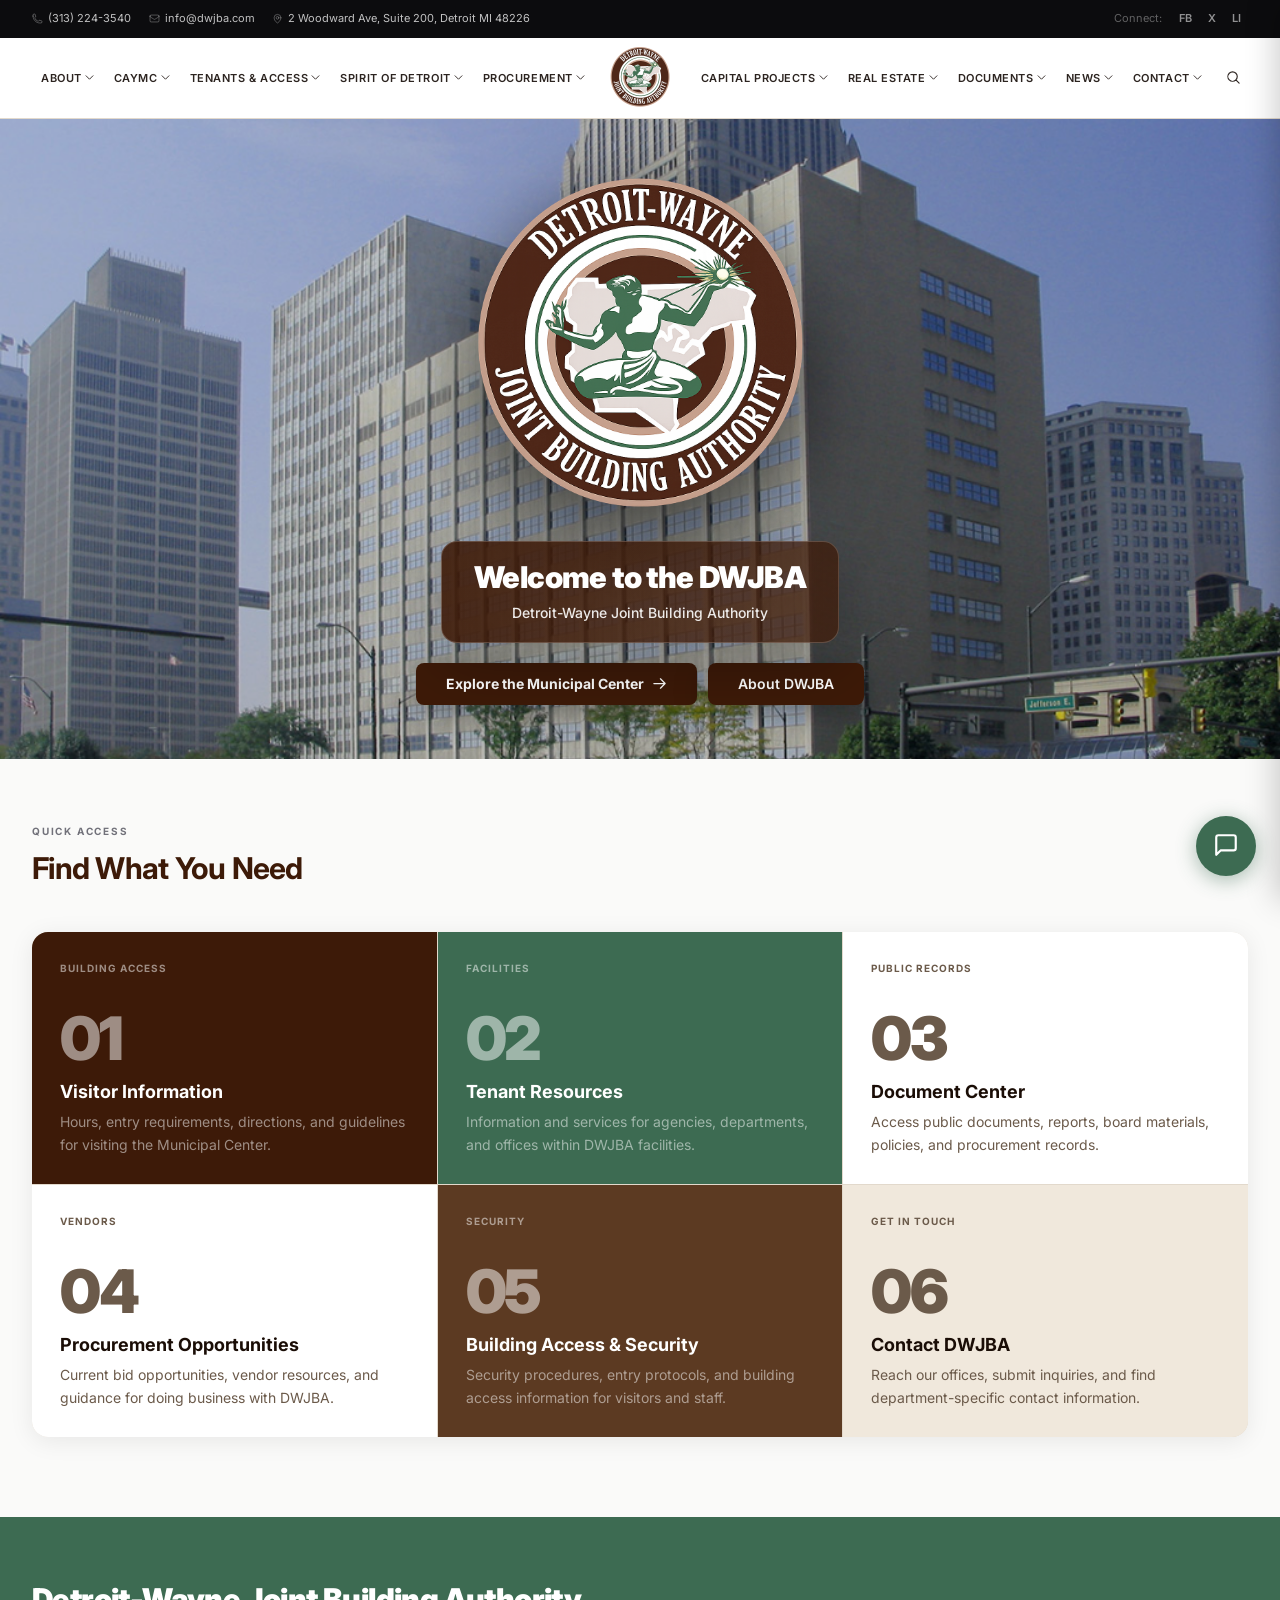
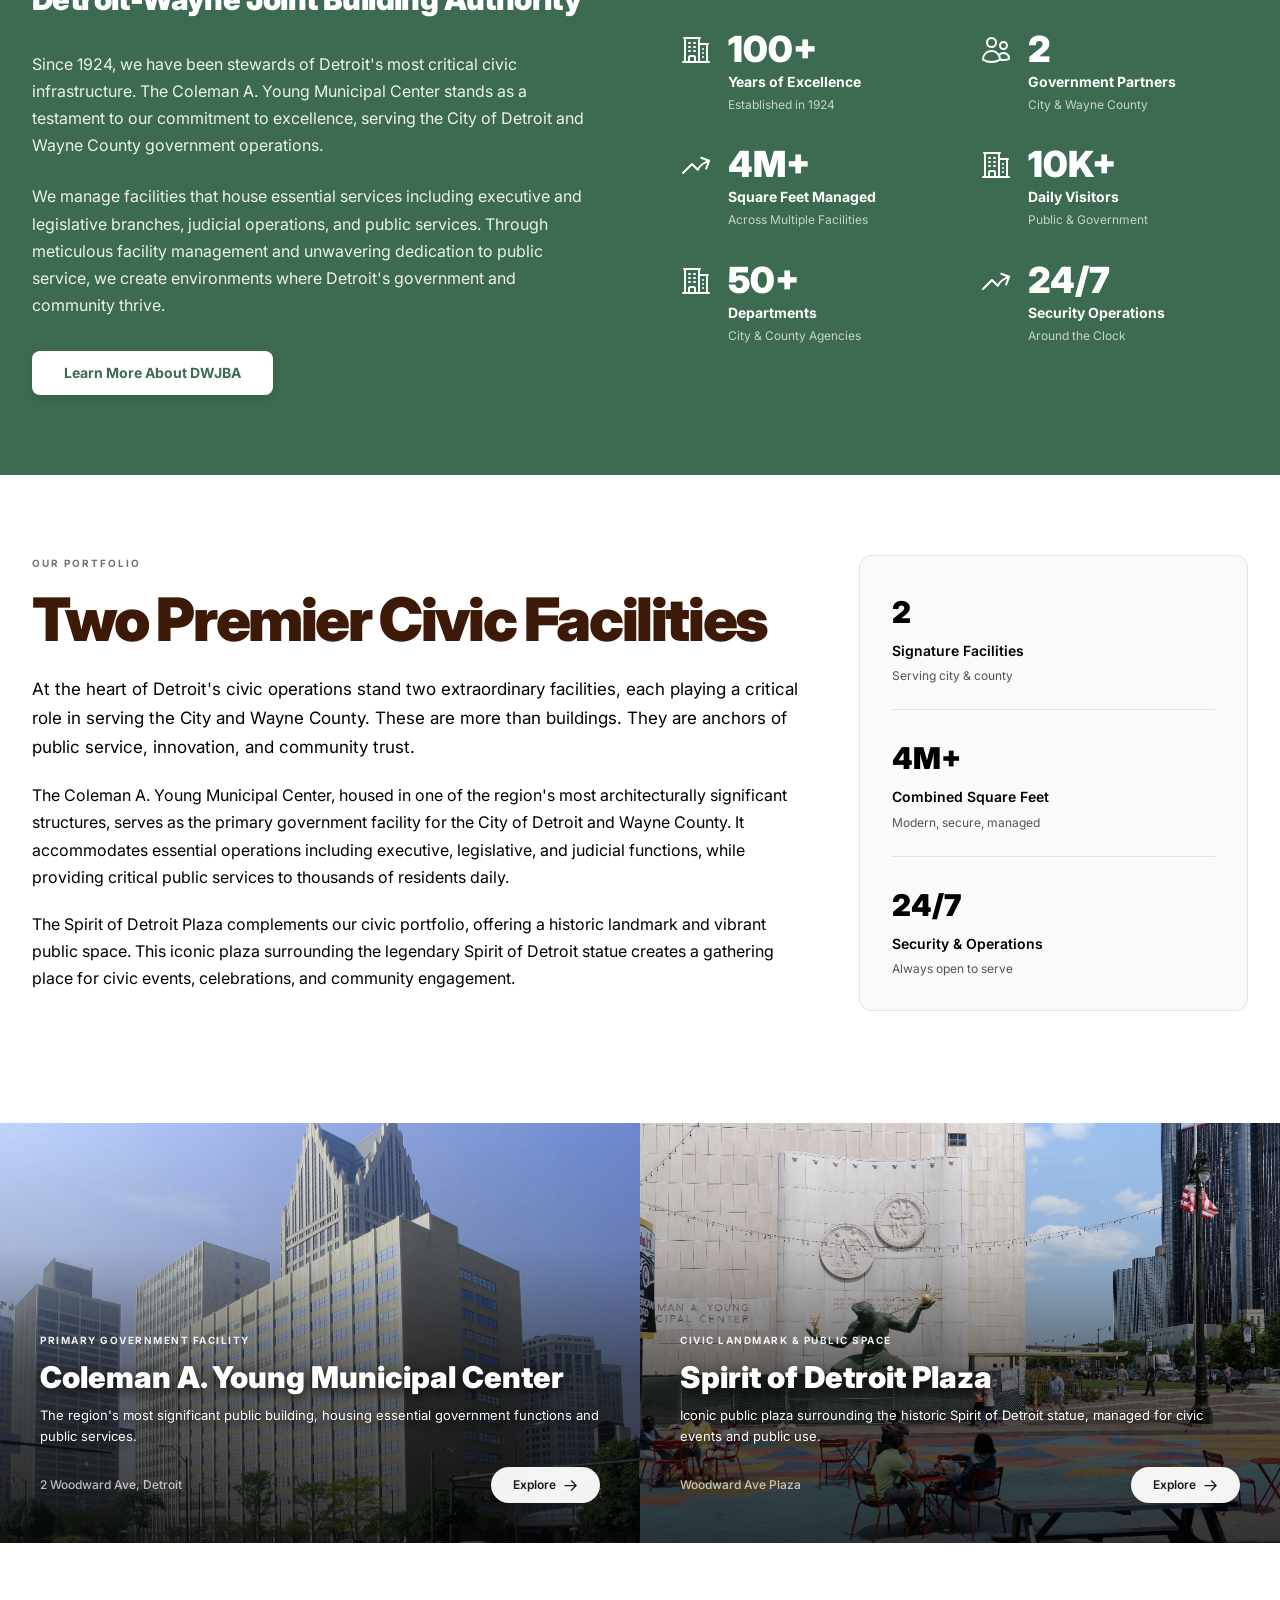
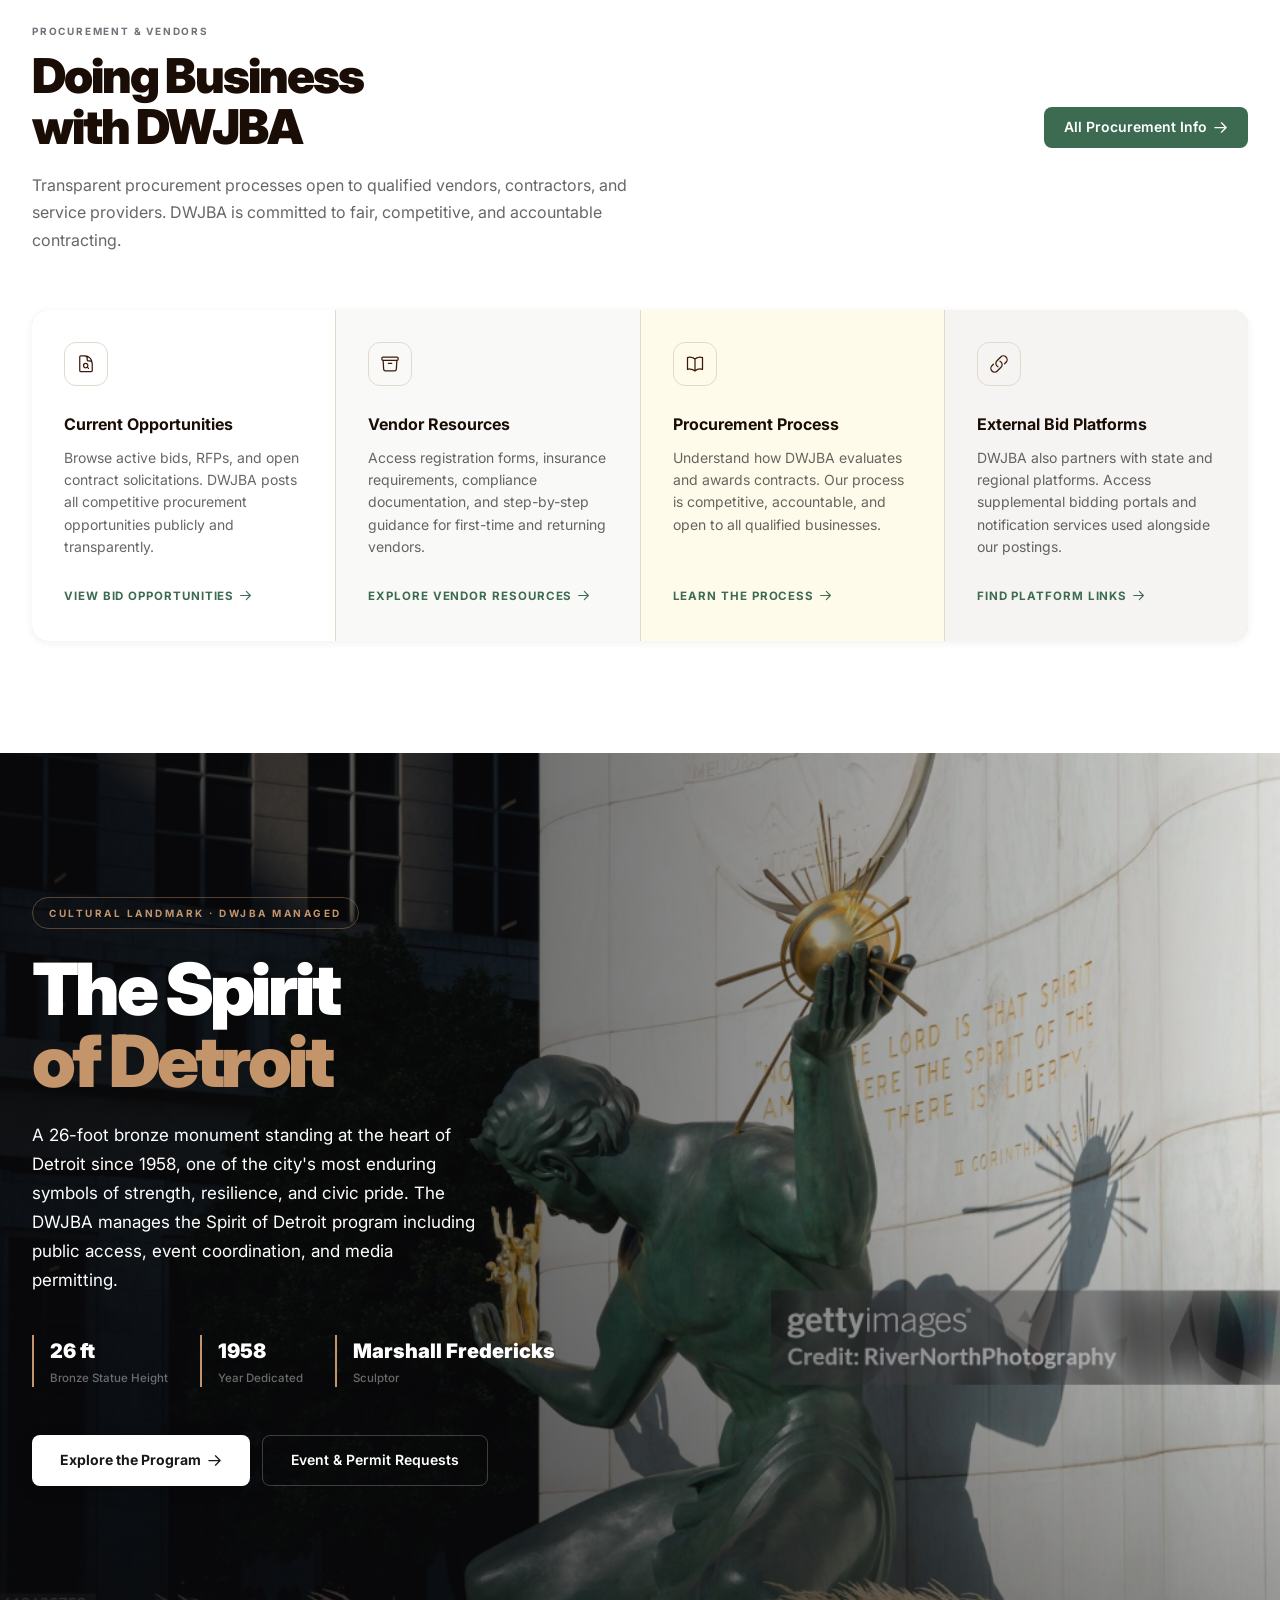
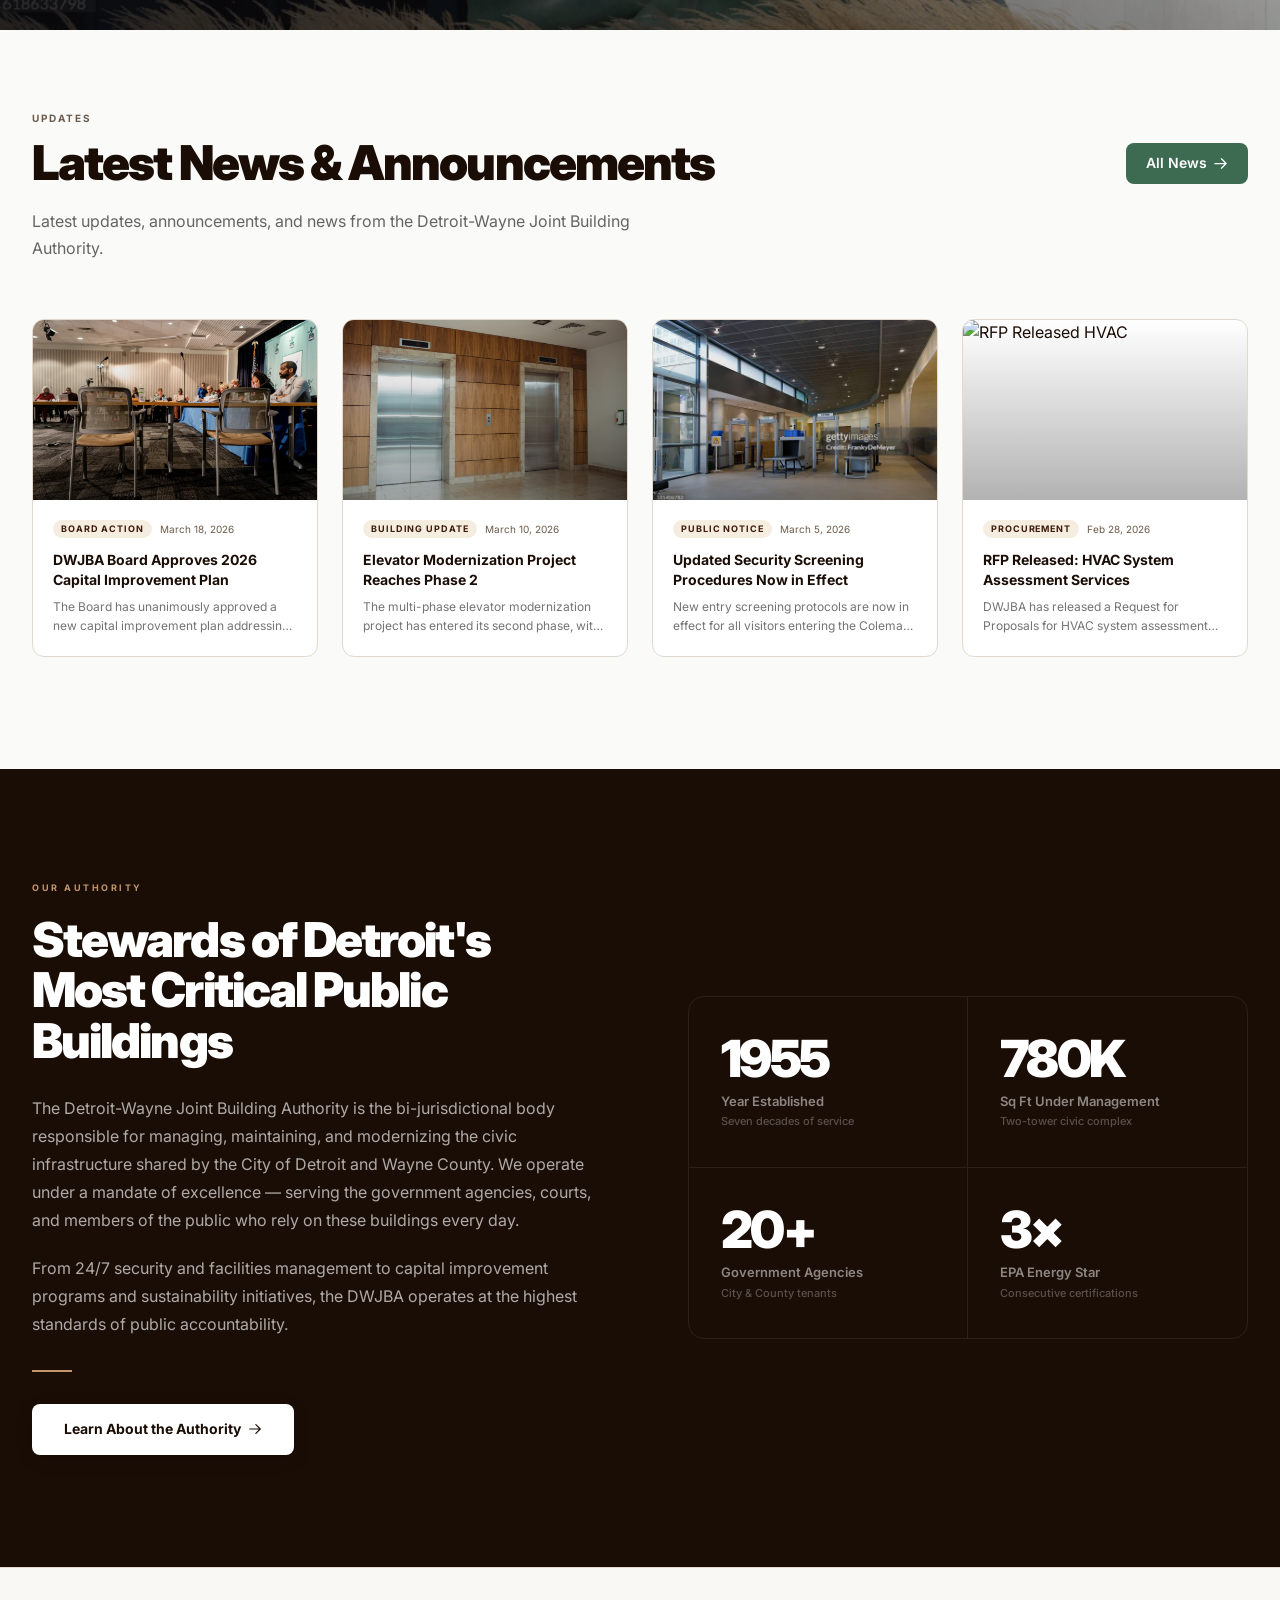
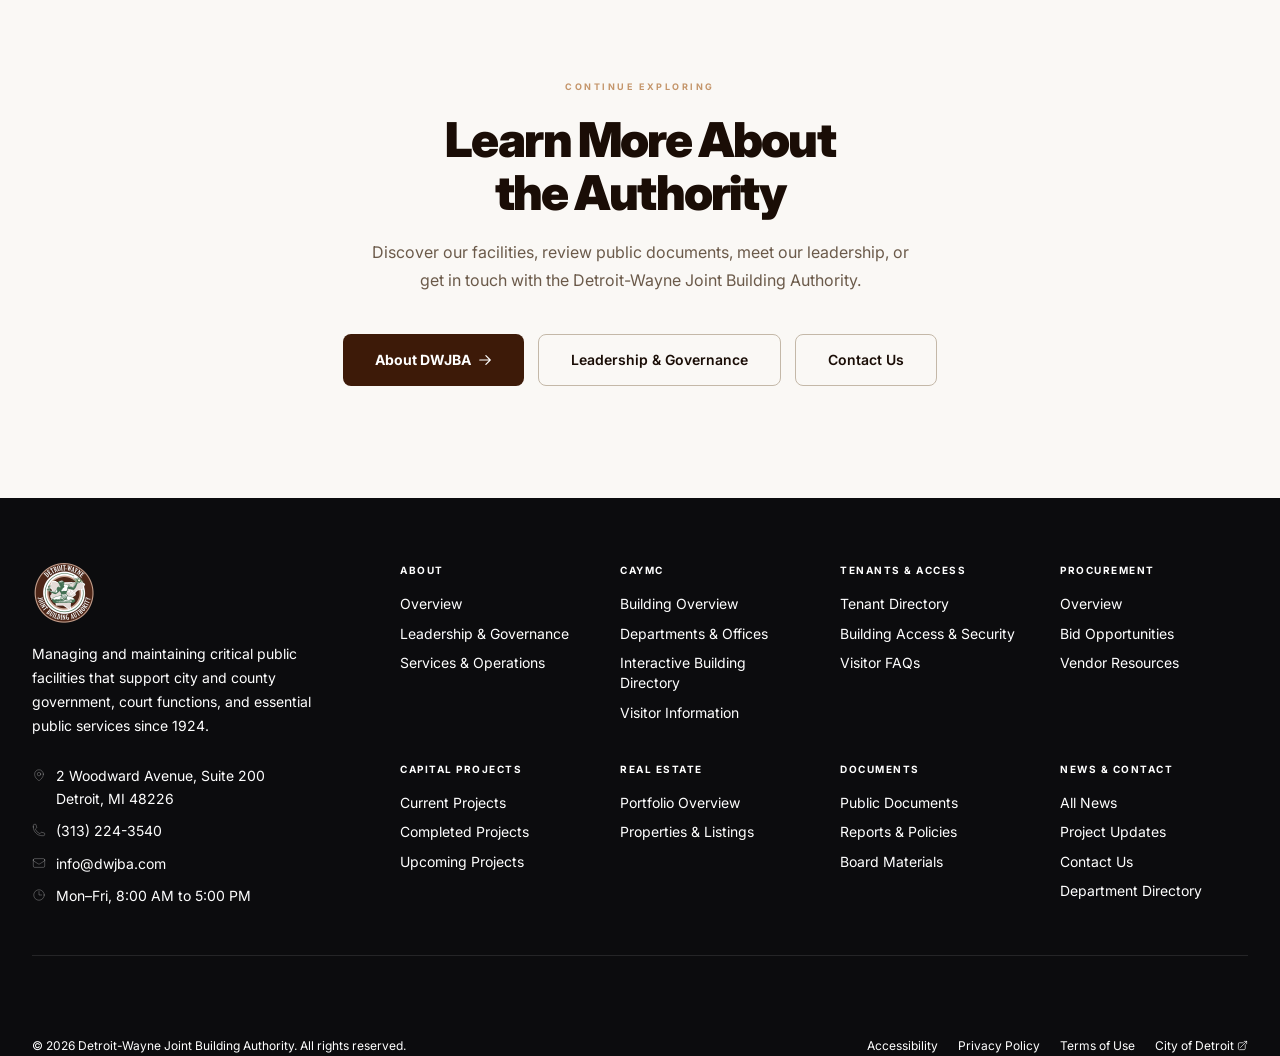
==== commit 334f57b3: "Add TRCR-style About page, interactive building directory, voice chat widget" ====
--- a/index.html
+++ b/index.html
@@ -1123,6 +1123,7 @@
         <div class="nav-drop"><div class="nav-drop-inner">
           <a href="directory.html">Overview</a>
           <a href="directory.html">Departments &amp; Offices</a>
+          <a href="building-directory.html">Interactive Building Directory</a>
           <a href="contact.html">Visitor Information</a>
         </div></div>
       </div>
@@ -1229,7 +1230,7 @@
   </div>
   <div class="mob-nav-body">
     <div class="mob-group"><span class="mob-label">About</span><a class="mob-link" href="about.html">Overview</a><a class="mob-link" href="about.html#leadership">Leadership &amp; Governance</a></div>
-    <div class="mob-group"><span class="mob-label">CAYMC</span><a class="mob-link" href="directory.html">Departments &amp; Offices</a><a class="mob-link" href="contact.html">Visitor Information</a></div>
+    <div class="mob-group"><span class="mob-label">CAYMC</span><a class="mob-link" href="directory.html">Departments &amp; Offices</a><a class="mob-link" href="building-directory.html">Building Directory</a><a class="mob-link" href="contact.html">Visitor Information</a></div>
     <div class="mob-group"><span class="mob-label">Spirit of Detroit</span><a class="mob-link" href="spirit.html">Overview</a></div>
     <div class="mob-group"><span class="mob-label">Procurement</span><a class="mob-link" href="#">Bid Opportunities</a><a class="mob-link" href="#">Vendor Resources</a></div>
     <div class="mob-group"><span class="mob-label">Contact</span><a class="mob-link" href="contact.html">Contact Us</a><a class="mob-link" href="directory.html">Department Directory</a></div>
@@ -1825,6 +1826,7 @@
           <ul>
             <li><a href="directory.html">Building Overview</a></li>
             <li><a href="directory.html">Departments &amp; Offices</a></li>
+            <li><a href="building-directory.html">Interactive Building Directory</a></li>
             <li><a href="contact.html">Visitor Information</a></li>
           </ul>
         </div>
@@ -1916,5 +1918,6 @@
 closeBtn.addEventListener('click', closeMob);
 scrim.addEventListener('click', closeMob);
 </script>
+<script src="chat-widget.js" defer></script>
 </body>
 </html>
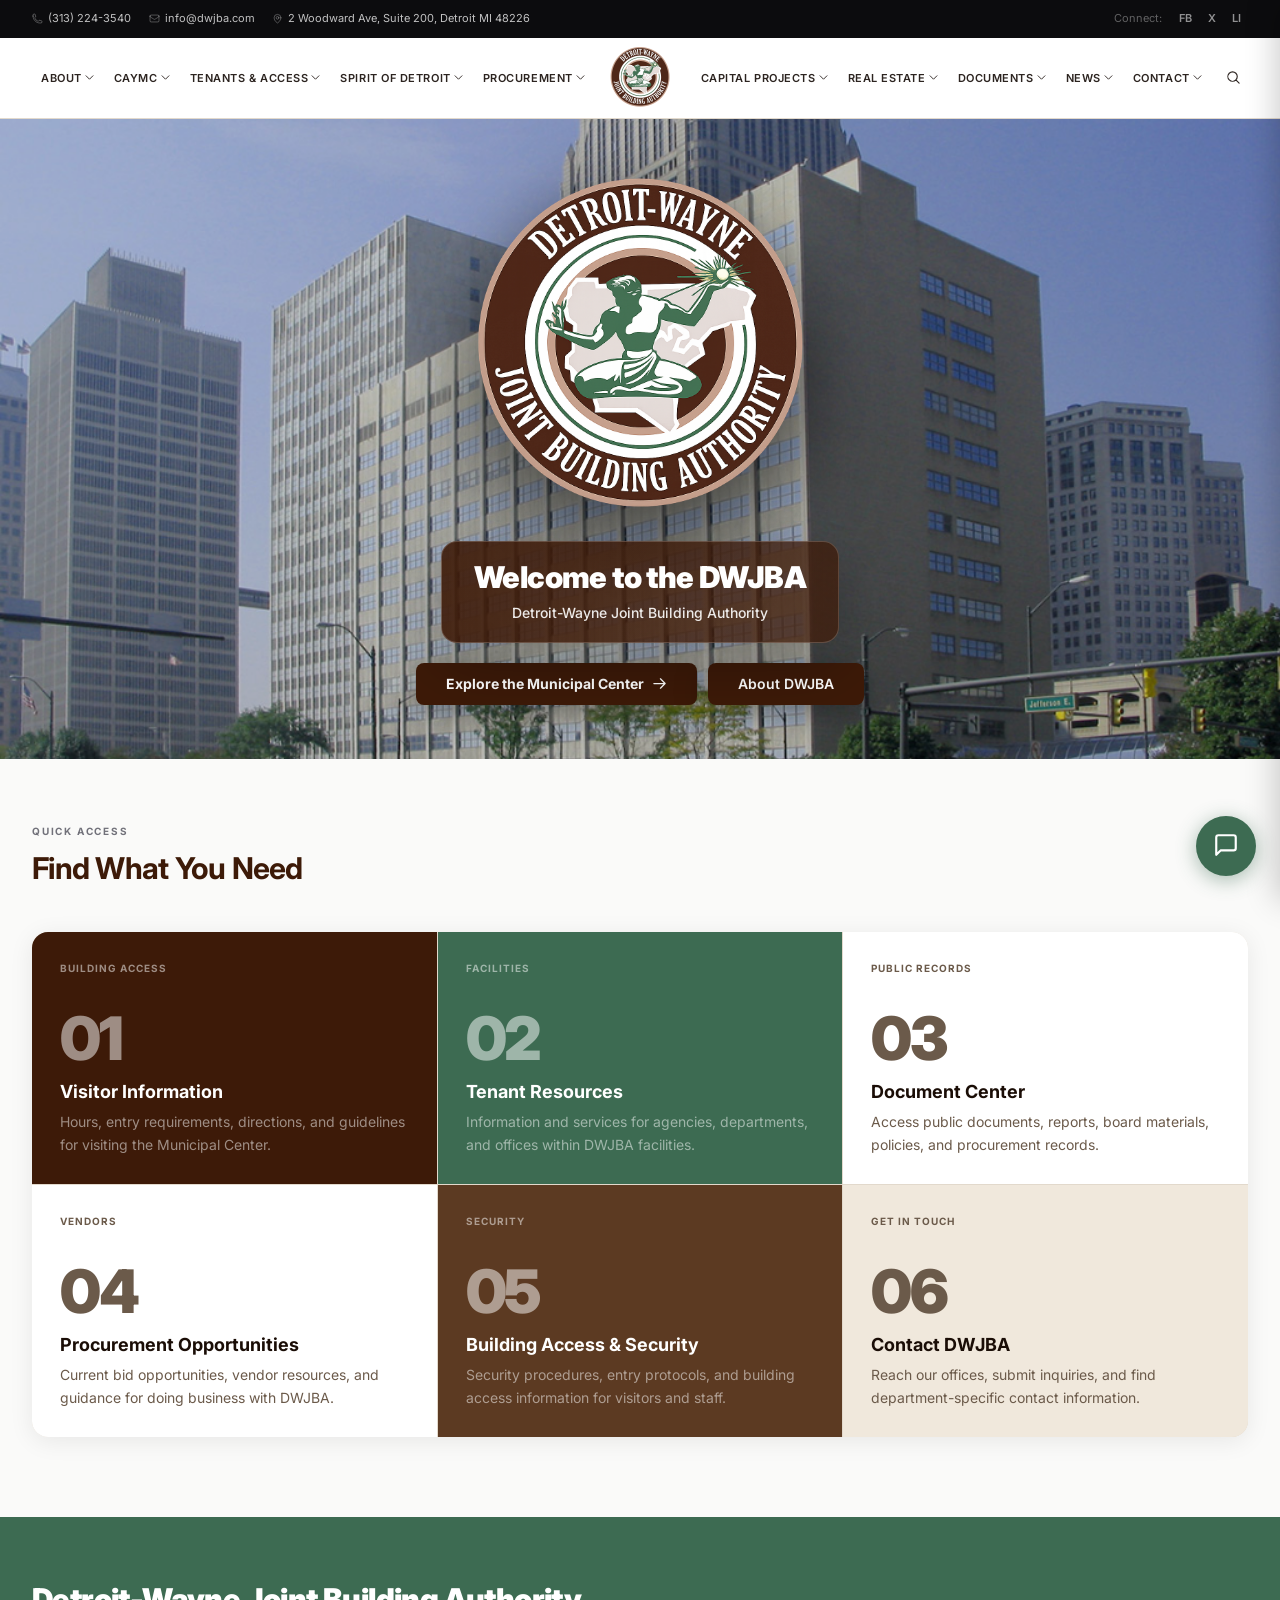
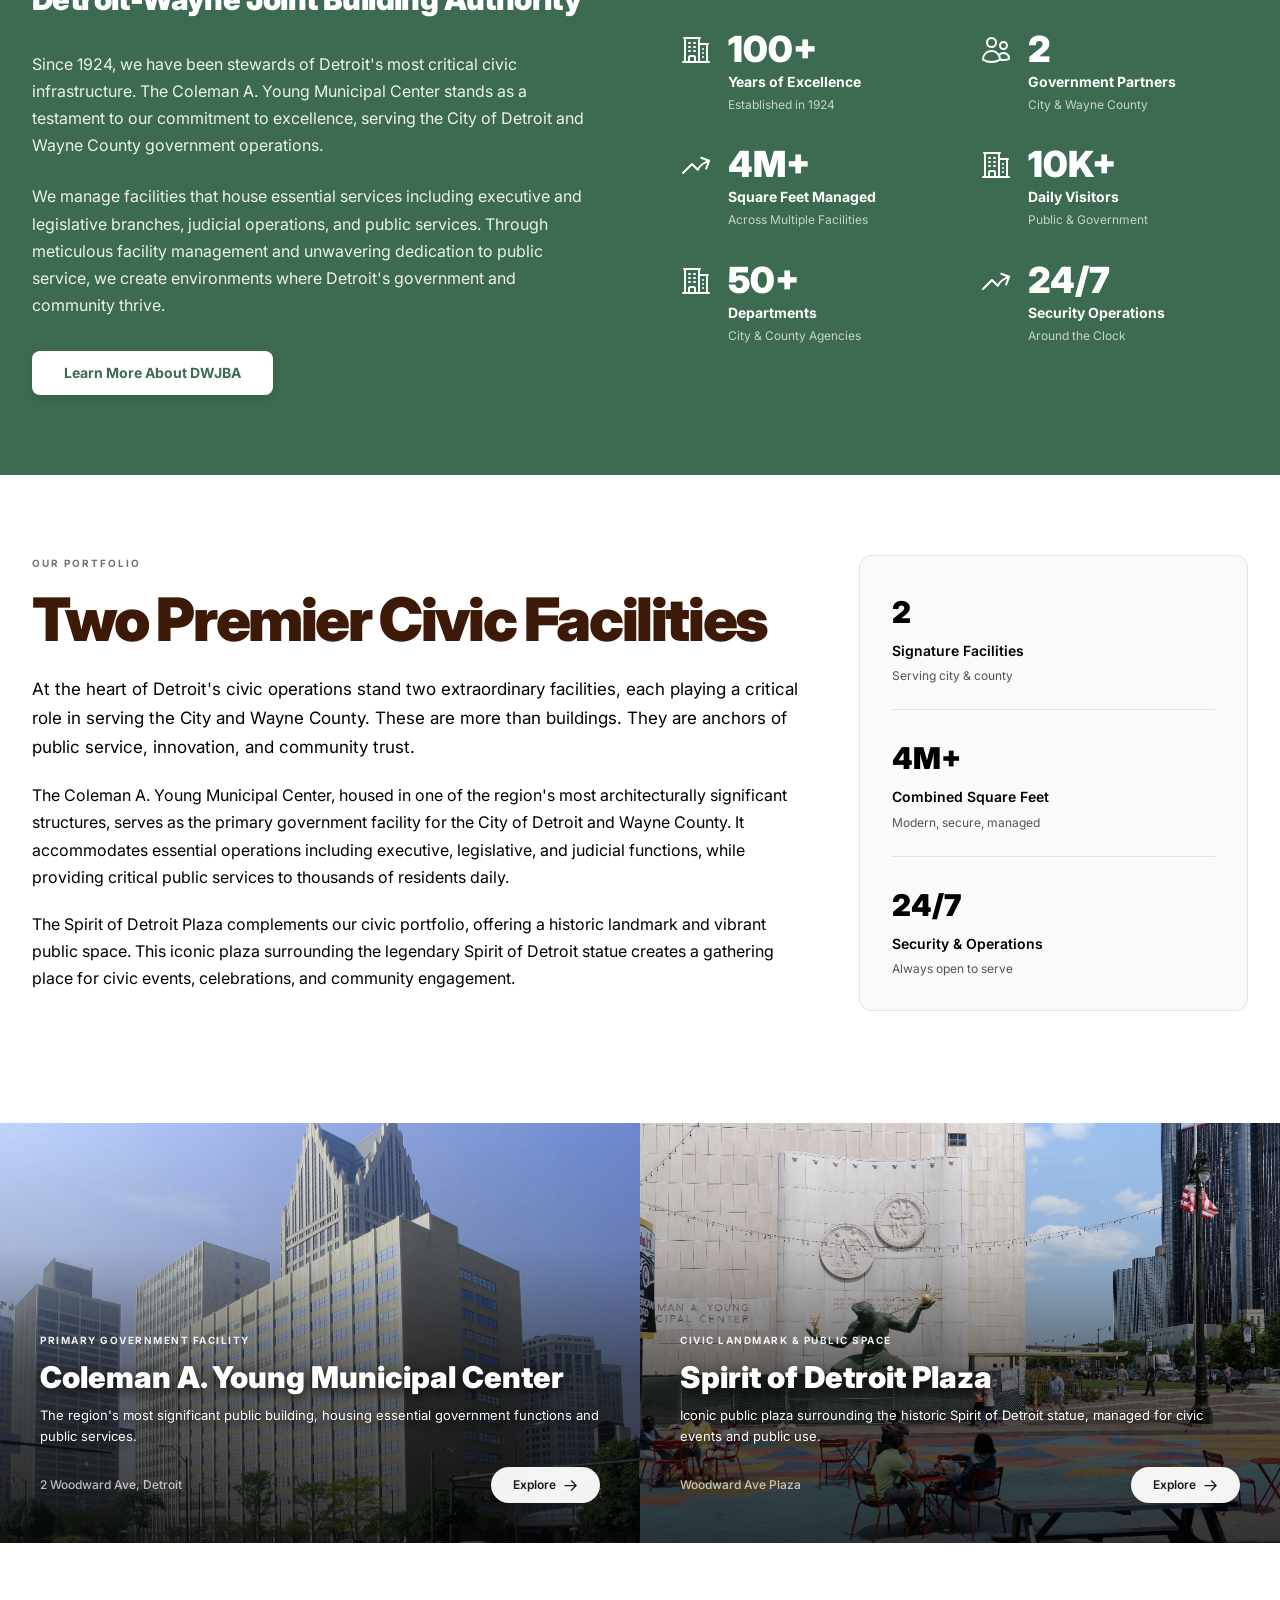
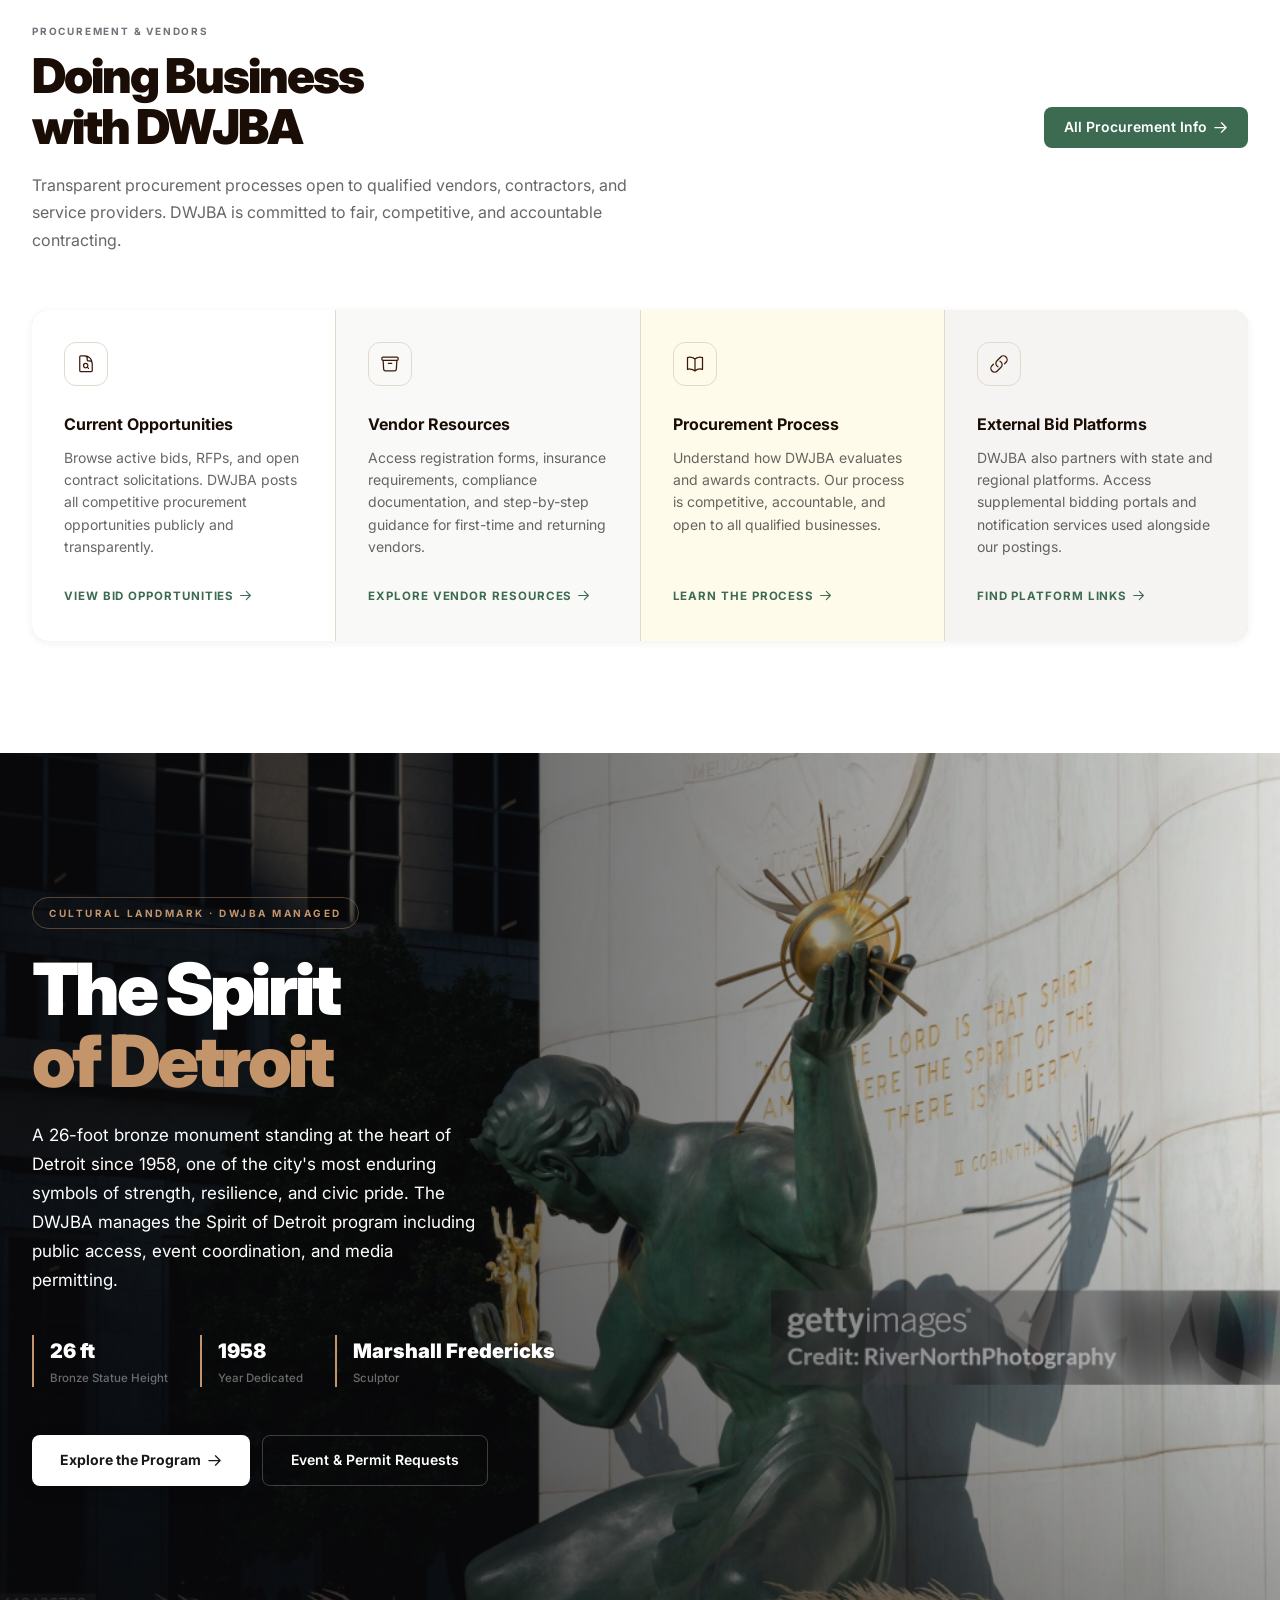
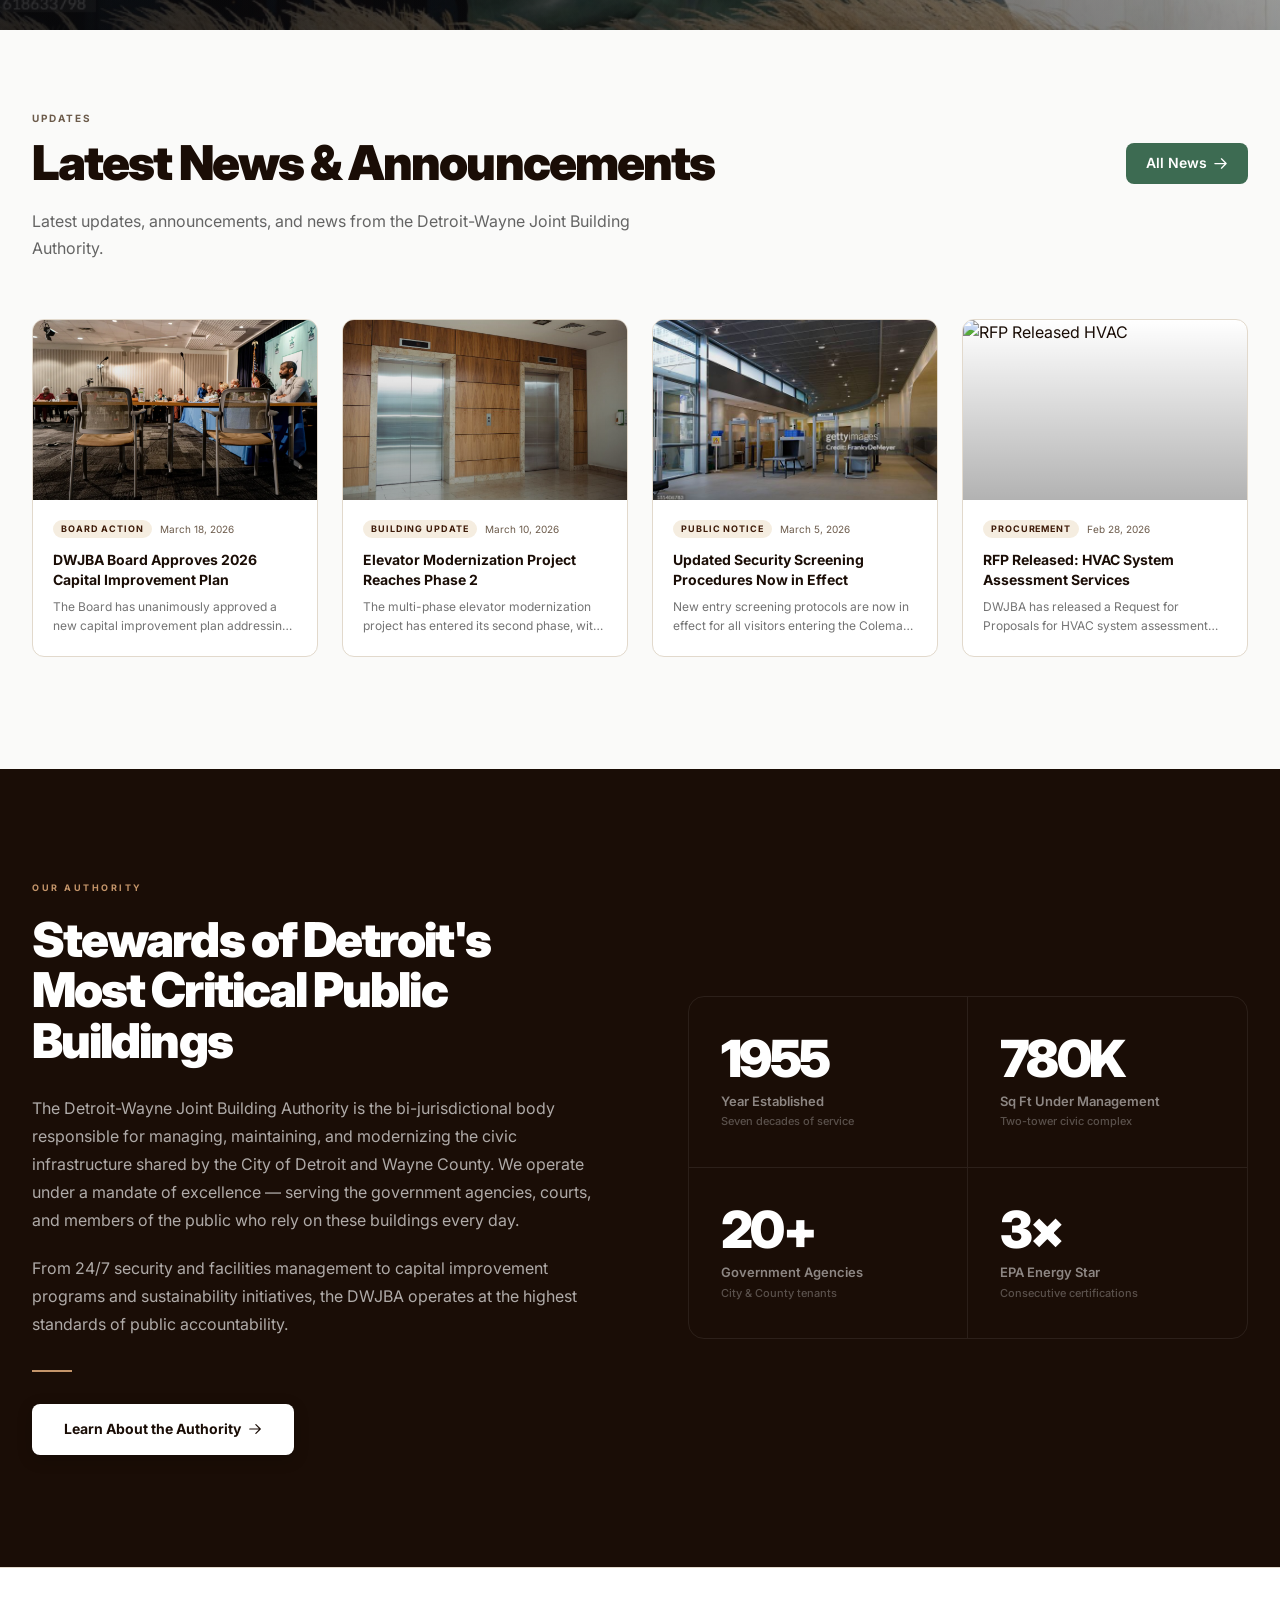
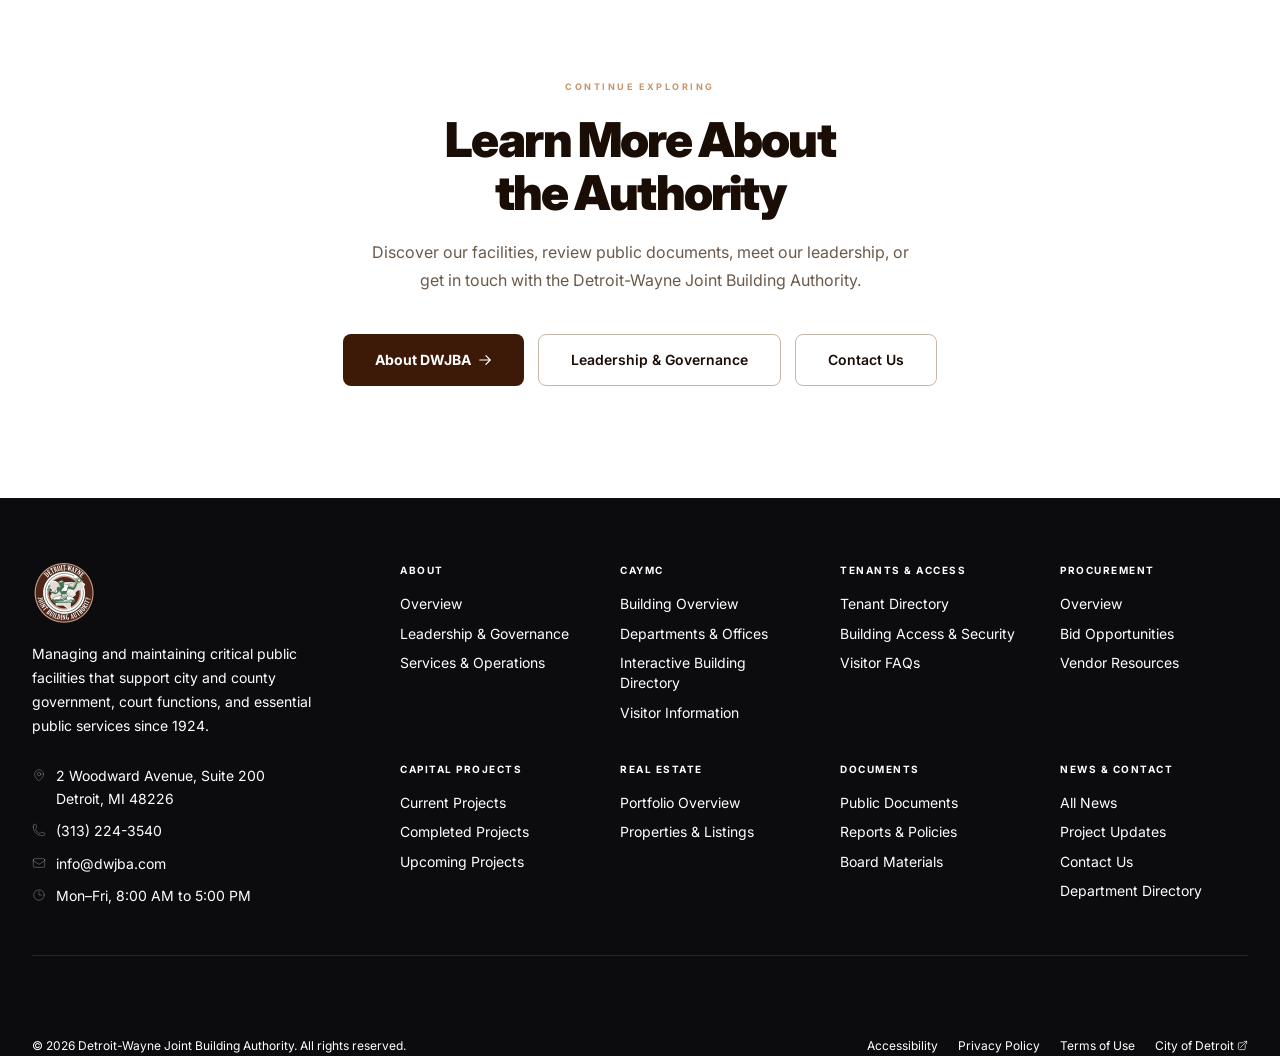
==== commit 3e0a708a: "About page round 3: horizontal scroll collage, visitor info cards, accent colors, watermark-free ima" ====
--- a/index.html
+++ b/index.html
@@ -1027,7 +1027,7 @@
        CTA CLOSE (new)
     ════════════════════════════════════════════════════════ */
     .cta-section {
-      background: #faf8f5;
+      background: #ffffff;
       padding: 7rem 0;
       text-align: center;
       border-top: 1px solid var(--border);
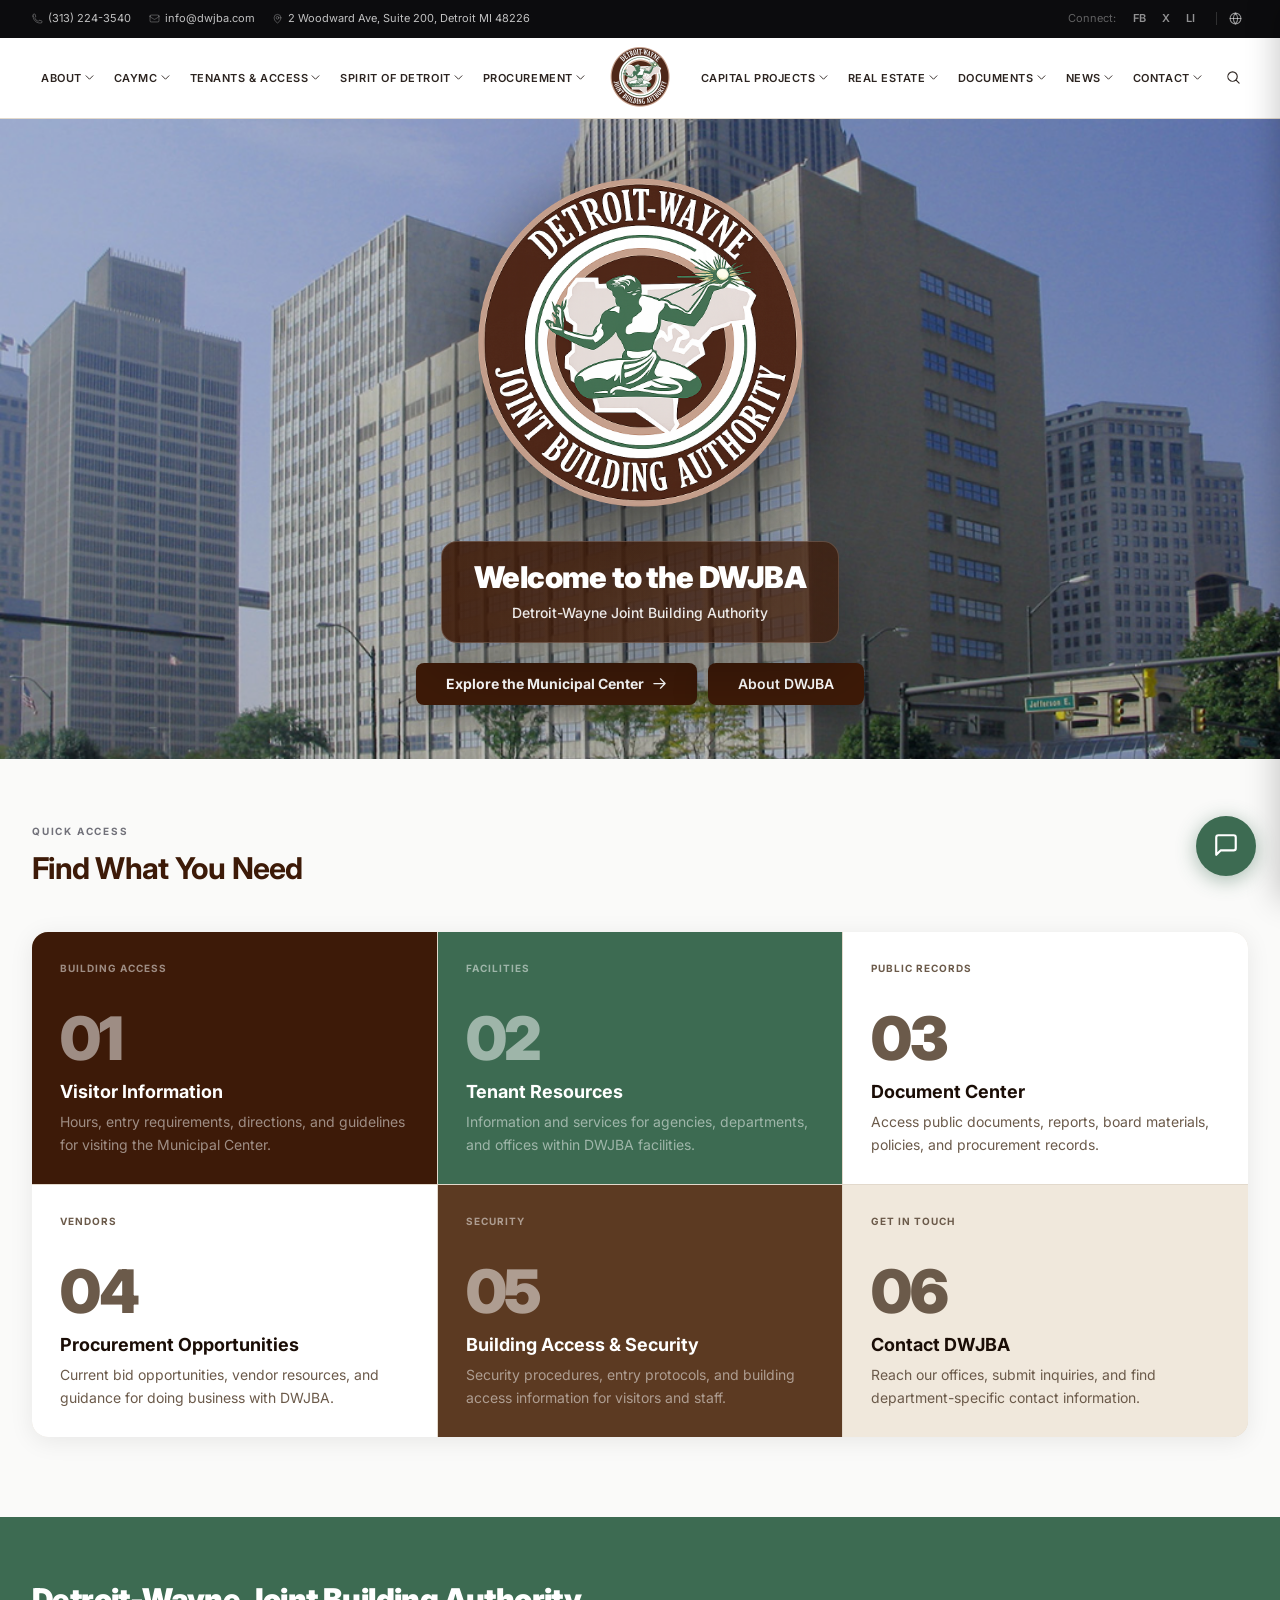
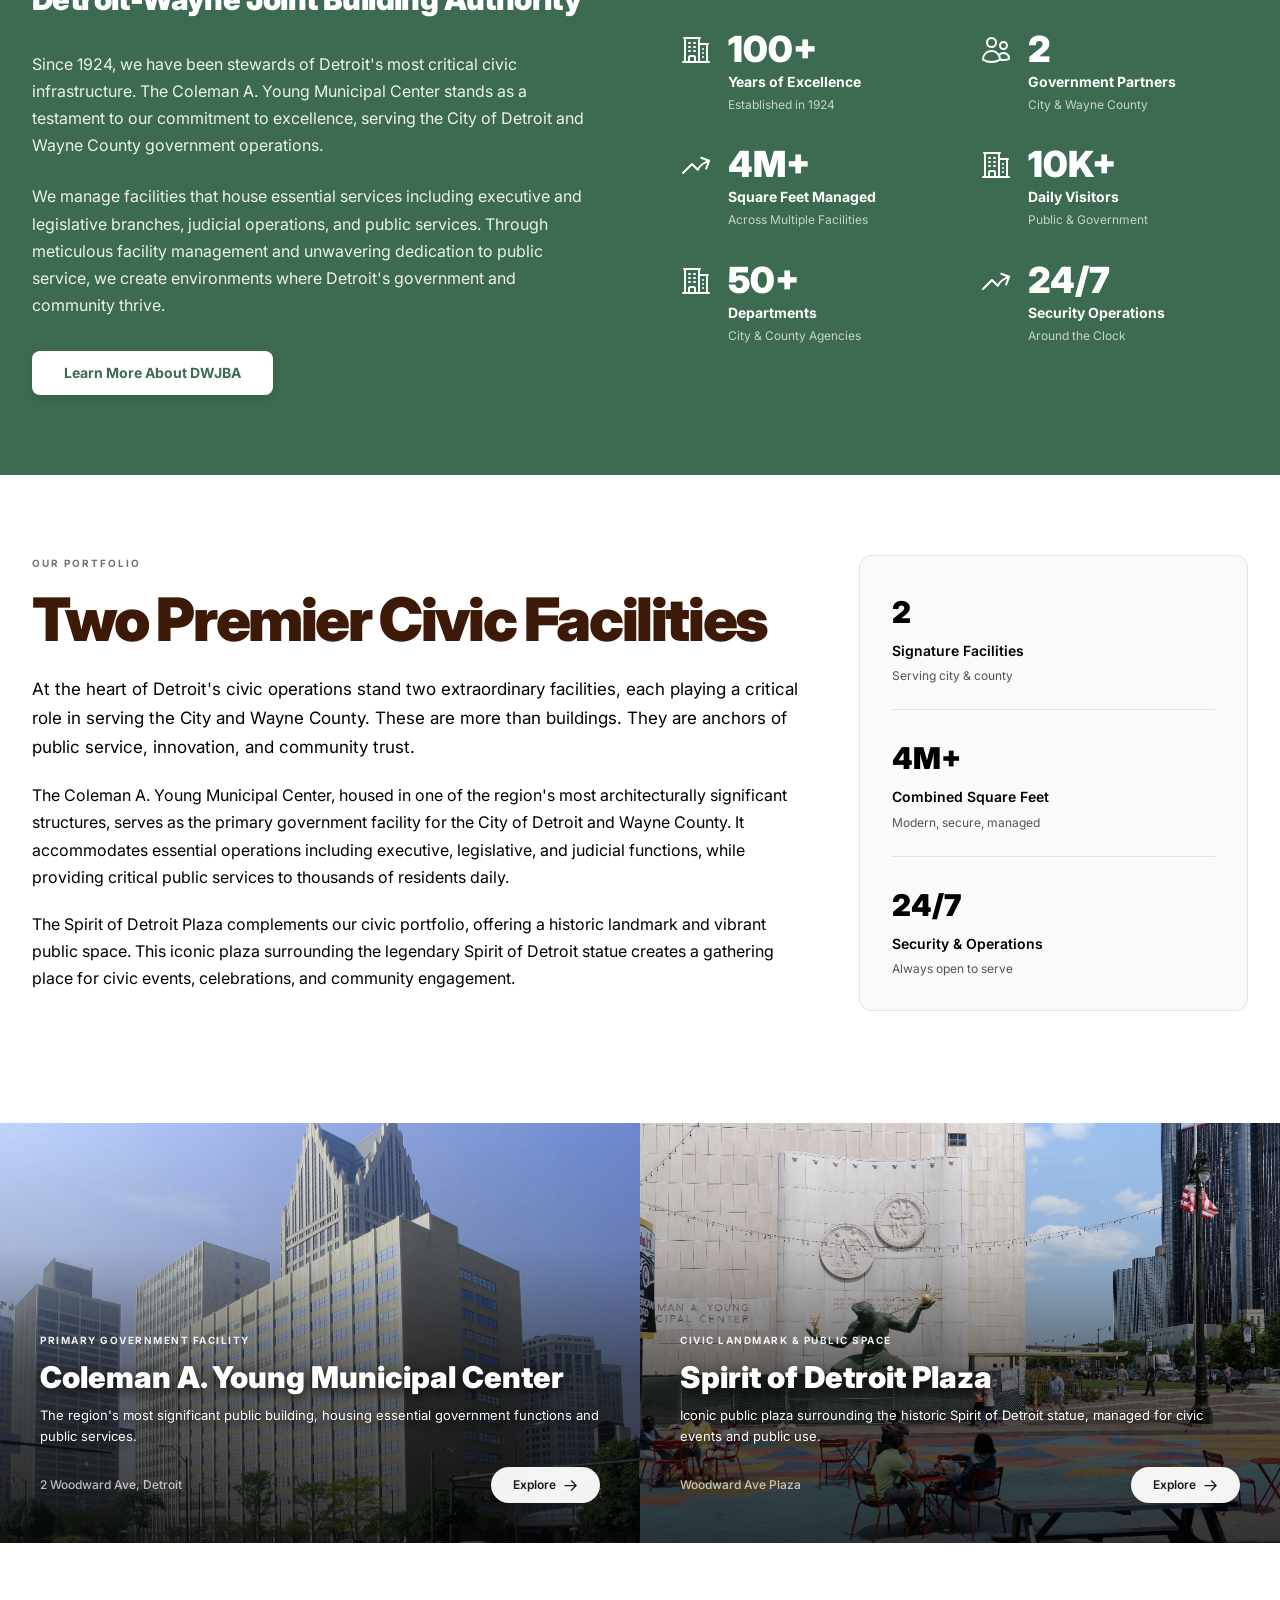
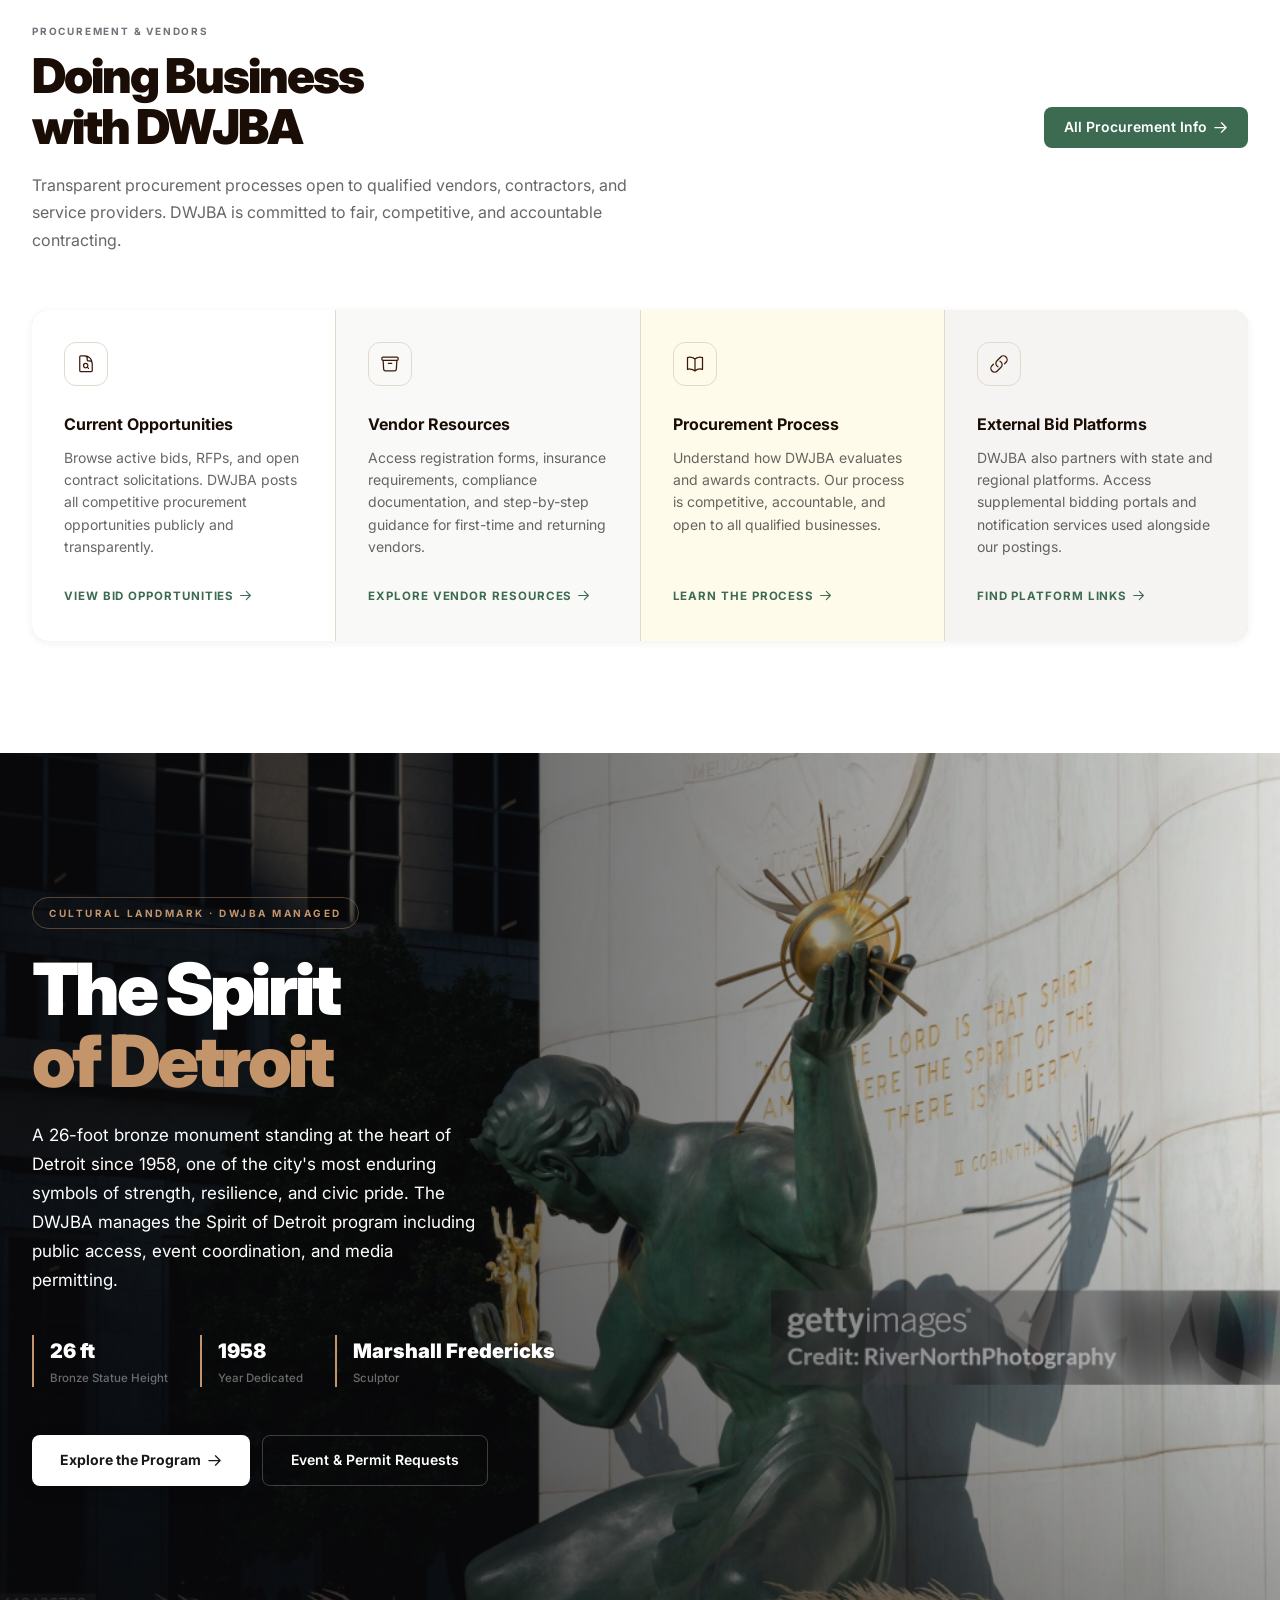
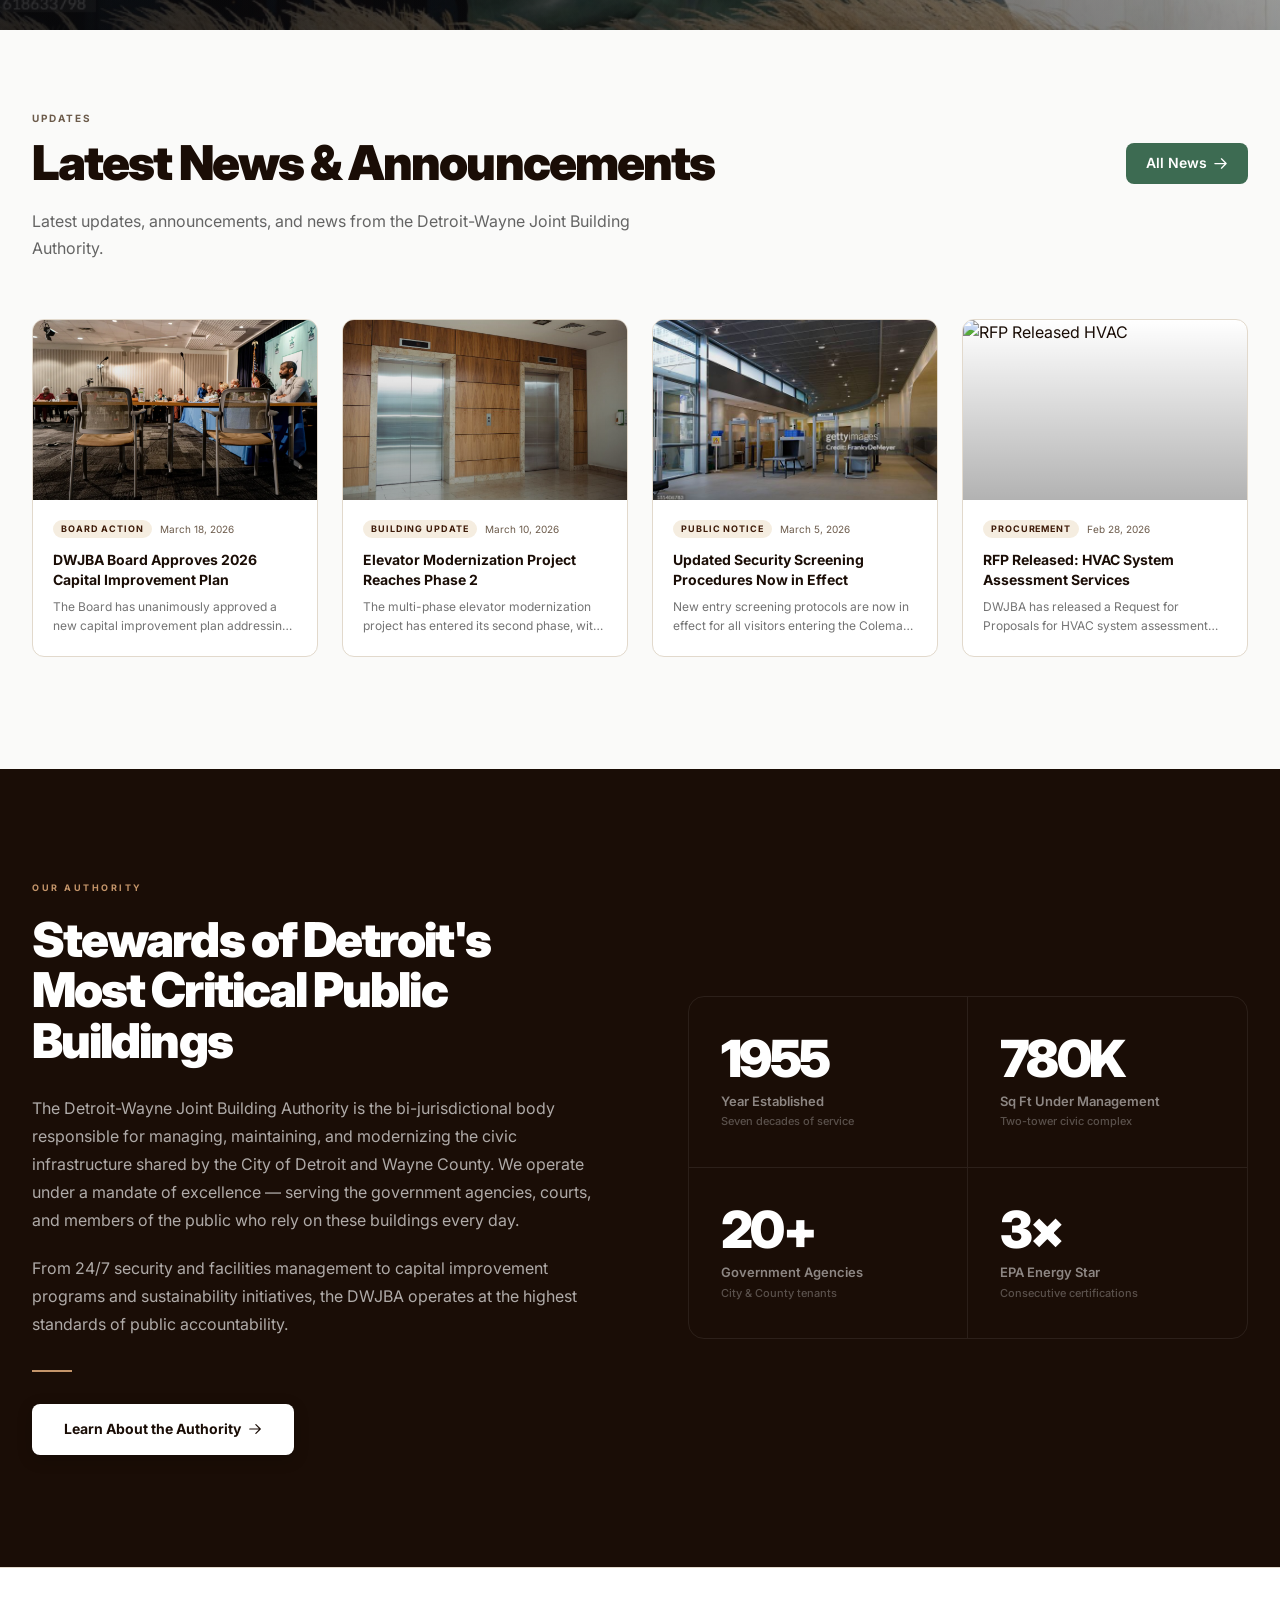
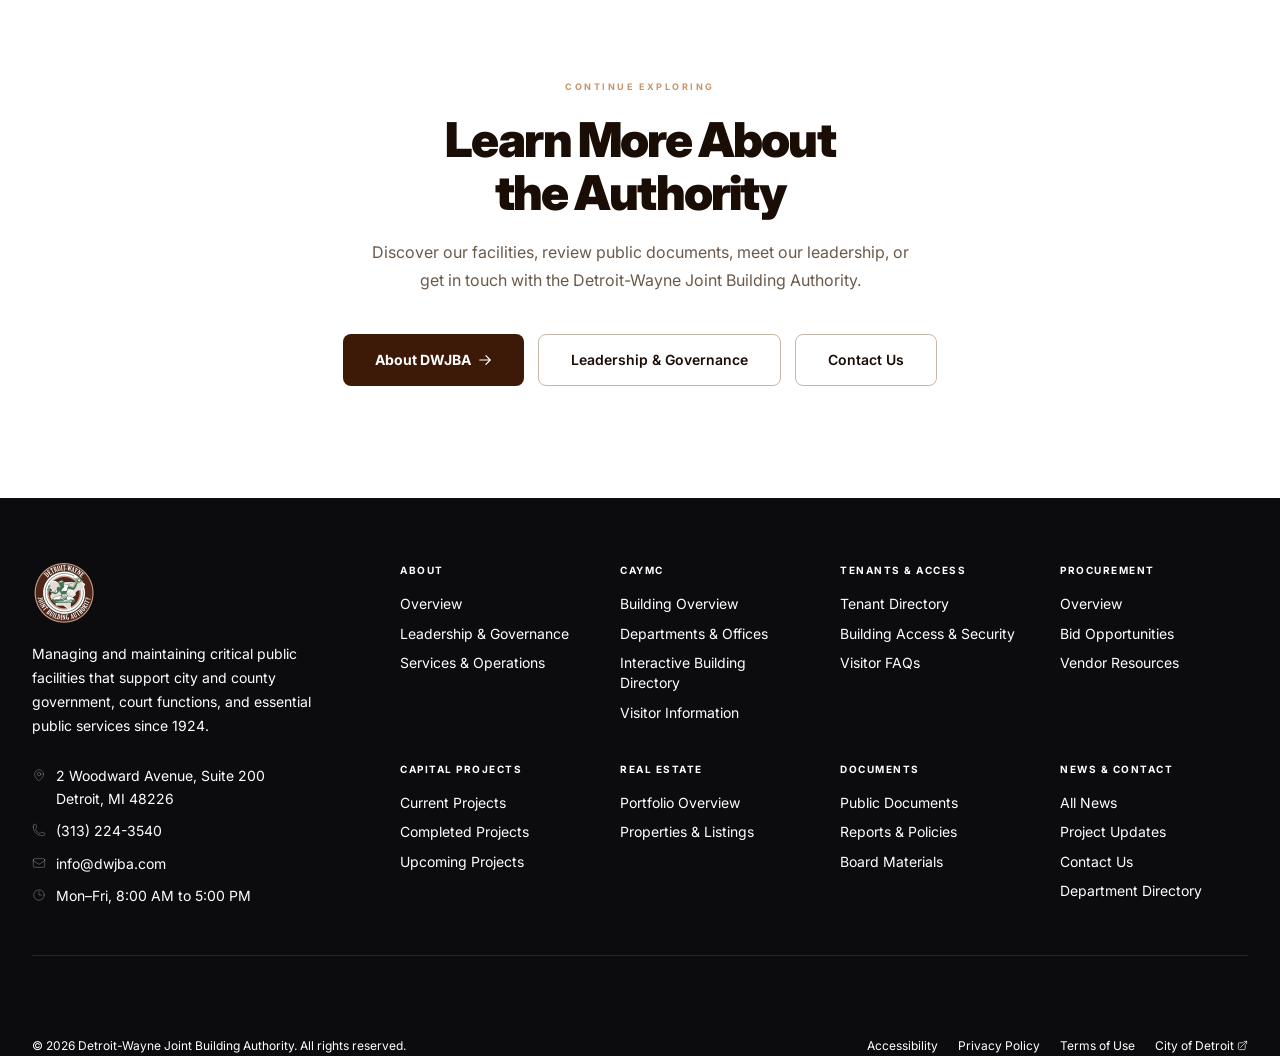
==== commit 0c368fdd: "Add Google Translate widget to all pages, brand-styled, mobile-responsive" ====
--- a/index.html
+++ b/index.html
@@ -83,6 +83,34 @@
     .topbar-right a { padding:3px 7px; border-radius:4px; font-weight:600; transition:color .15s, background .15s; }
     .topbar-right a:hover { color:white; background:rgba(255,255,255,.1); }
 
+    /* Google Translate Widget — Brand Styled */
+    .topbar-translate { display:flex; align-items:center; gap:6px; margin-left:12px; padding-left:12px; border-left:1px solid rgba(255,255,255,.15); }
+    .topbar-translate svg { width:13px; height:13px; color:rgba(255,255,255,.55); flex-shrink:0; }
+    #google_translate_element { line-height:1; }
+    #google_translate_element .goog-te-gadget { font-family:'Inter',sans-serif !important; color:transparent !important; font-size:0 !important; }
+    #google_translate_element .goog-te-gadget-simple { background:transparent !important; border:none !important; padding:0 !important; display:flex !important; align-items:center !important; cursor:pointer; }
+    #google_translate_element .goog-te-gadget-simple > span { display:flex !important; align-items:center !important; }
+    #google_translate_element .goog-te-gadget-simple a { color:rgba(255,255,255,.75) !important; font-size:11px !important; font-family:'Inter',sans-serif !important; font-weight:600 !important; letter-spacing:.03em; text-decoration:none !important; white-space:nowrap; }
+    #google_translate_element .goog-te-gadget-simple a span { color:rgba(255,255,255,.75) !important; font-size:11px !important; border:none !important; }
+    #google_translate_element .goog-te-gadget-simple:hover a,
+    #google_translate_element .goog-te-gadget-simple:hover a span { color:white !important; }
+    #google_translate_element .goog-te-gadget-icon { display:none !important; }
+    #google_translate_element img { display:none !important; }
+    .goog-te-menu-frame { box-shadow:0 8px 32px rgba(0,0,0,.18) !important; }
+    body > .skiptranslate { display:none !important; }
+    body { top:0 !important; }
+    /* Mobile: show only globe icon, hide text */
+    @media (max-width:639px) {
+      .topbar-translate { margin-left:8px; padding-left:8px; gap:0; }
+      #google_translate_element .goog-te-gadget-simple a span { font-size:0 !important; }
+      #google_translate_element .goog-te-gadget-simple a span:last-child { font-size:11px !important; }
+    }
+    /* Tablet: compact spacing */
+    @media (min-width:640px) and (max-width:1023px) {
+      .topbar-translate { margin-left:10px; padding-left:10px; }
+    }
+
+
     /* ════════════════════════════════════════════════════════
        HEADER
     ════════════════════════════════════════════════════════ */
@@ -1098,6 +1126,10 @@
       <a href="https://facebook.com" target="_blank" rel="noopener">FB</a>
       <a href="https://twitter.com" target="_blank" rel="noopener">X</a>
       <a href="https://linkedin.com" target="_blank" rel="noopener">LI</a>
+      <div class="topbar-translate">
+        <svg xmlns="http://www.w3.org/2000/svg" viewBox="0 0 24 24" fill="none" stroke="currentColor" stroke-width="2" stroke-linecap="round" stroke-linejoin="round"><circle cx="12" cy="12" r="10"/><path d="M2 12h20"/><path d="M12 2a15.3 15.3 0 0 1 4 10 15.3 15.3 0 0 1-4 10 15.3 15.3 0 0 1-4-10 15.3 15.3 0 0 1 4-10z"/></svg>
+        <div id="google_translate_element"></div>
+      </div>
     </div>
   </div>
 </div>
@@ -1919,5 +1951,19 @@
 scrim.addEventListener('click', closeMob);
 </script>
 <script src="chat-widget.js" defer></script>
+
+<!-- Google Translate -->
+<script>
+function googleTranslateElementInit() {
+  new google.translate.TranslateElement({
+    pageLanguage: 'en',
+    includedLanguages: 'ar,bn,es,fr,hi,ja,ko,pl,pt,ro,so,sw,tl,ur,vi,zh-CN,zh-TW,am,my,ne,yo,hmn',
+    layout: google.translate.TranslateElement.InlineLayout.SIMPLE,
+    autoDisplay: false
+  }, 'google_translate_element');
+}
+</script>
+<script src="//translate.google.com/translate_a/element.js?cb=googleTranslateElementInit"></script>
+
 </body>
 </html>
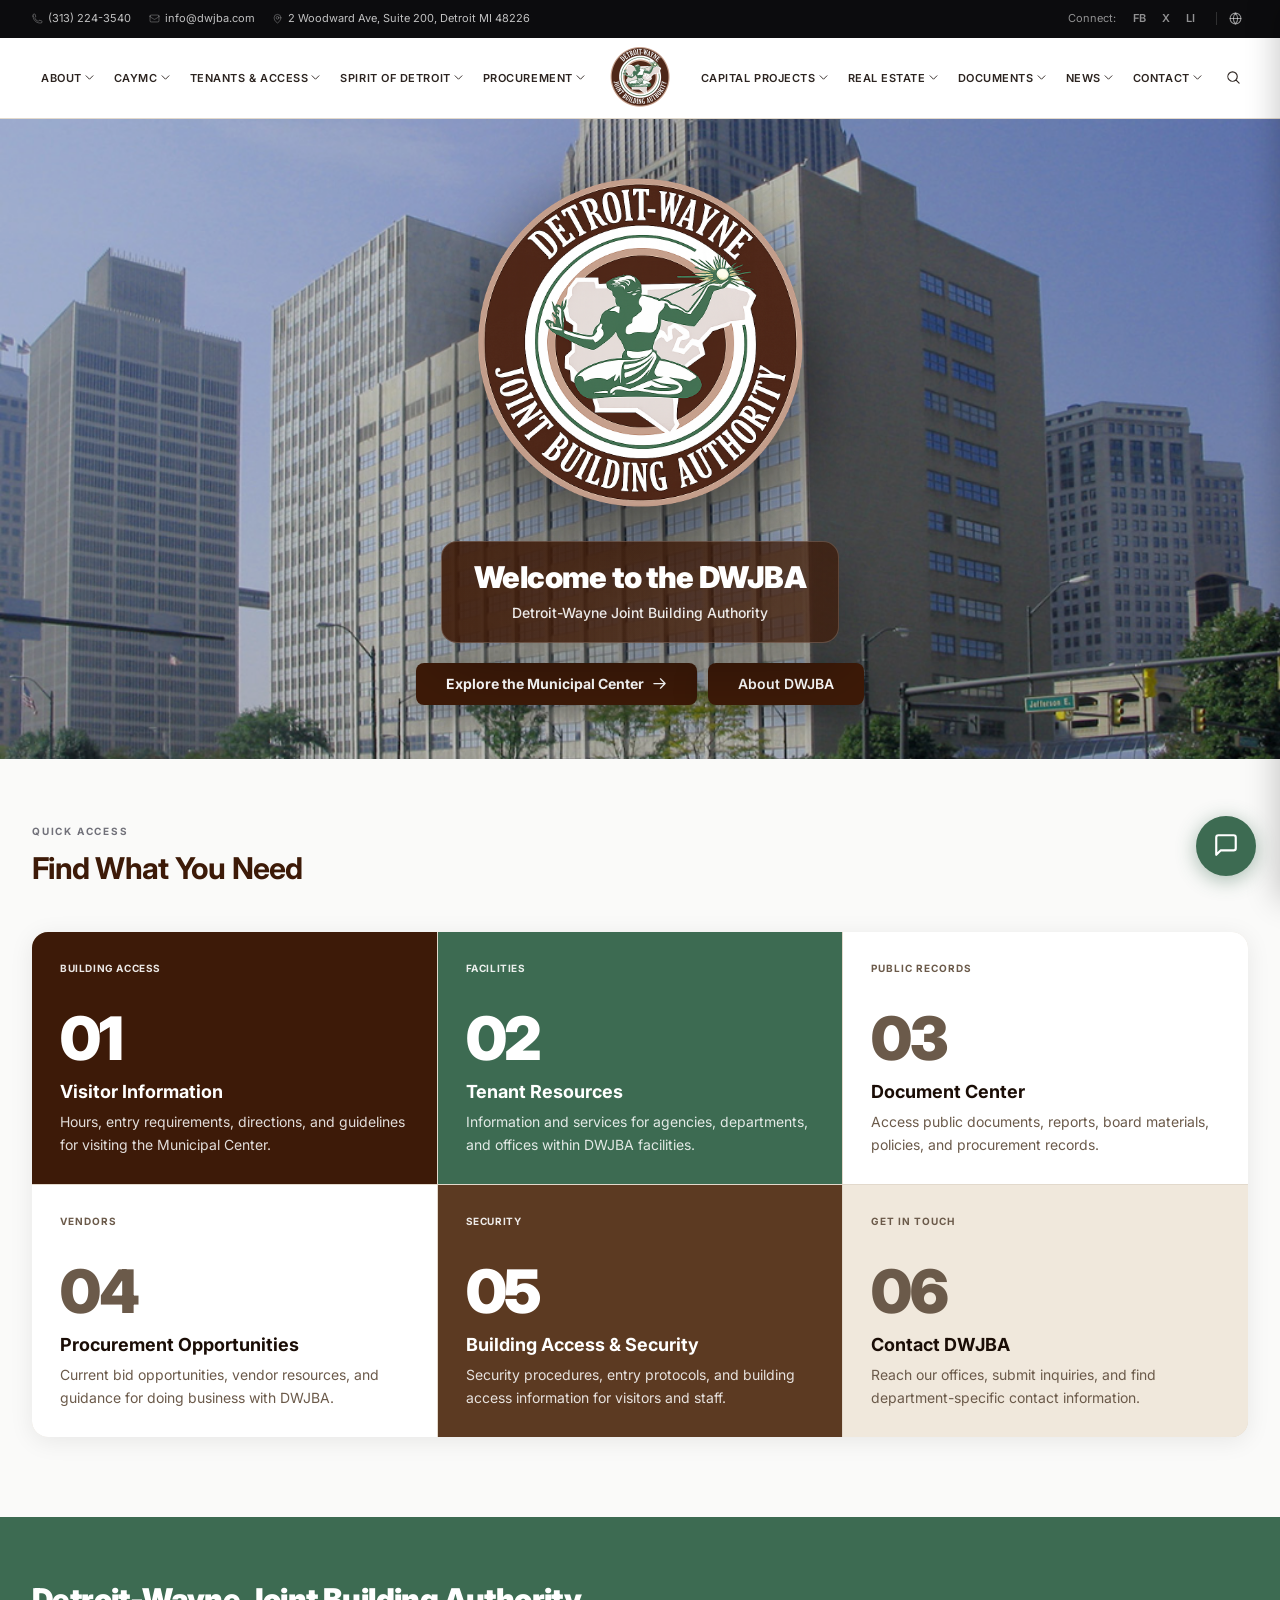
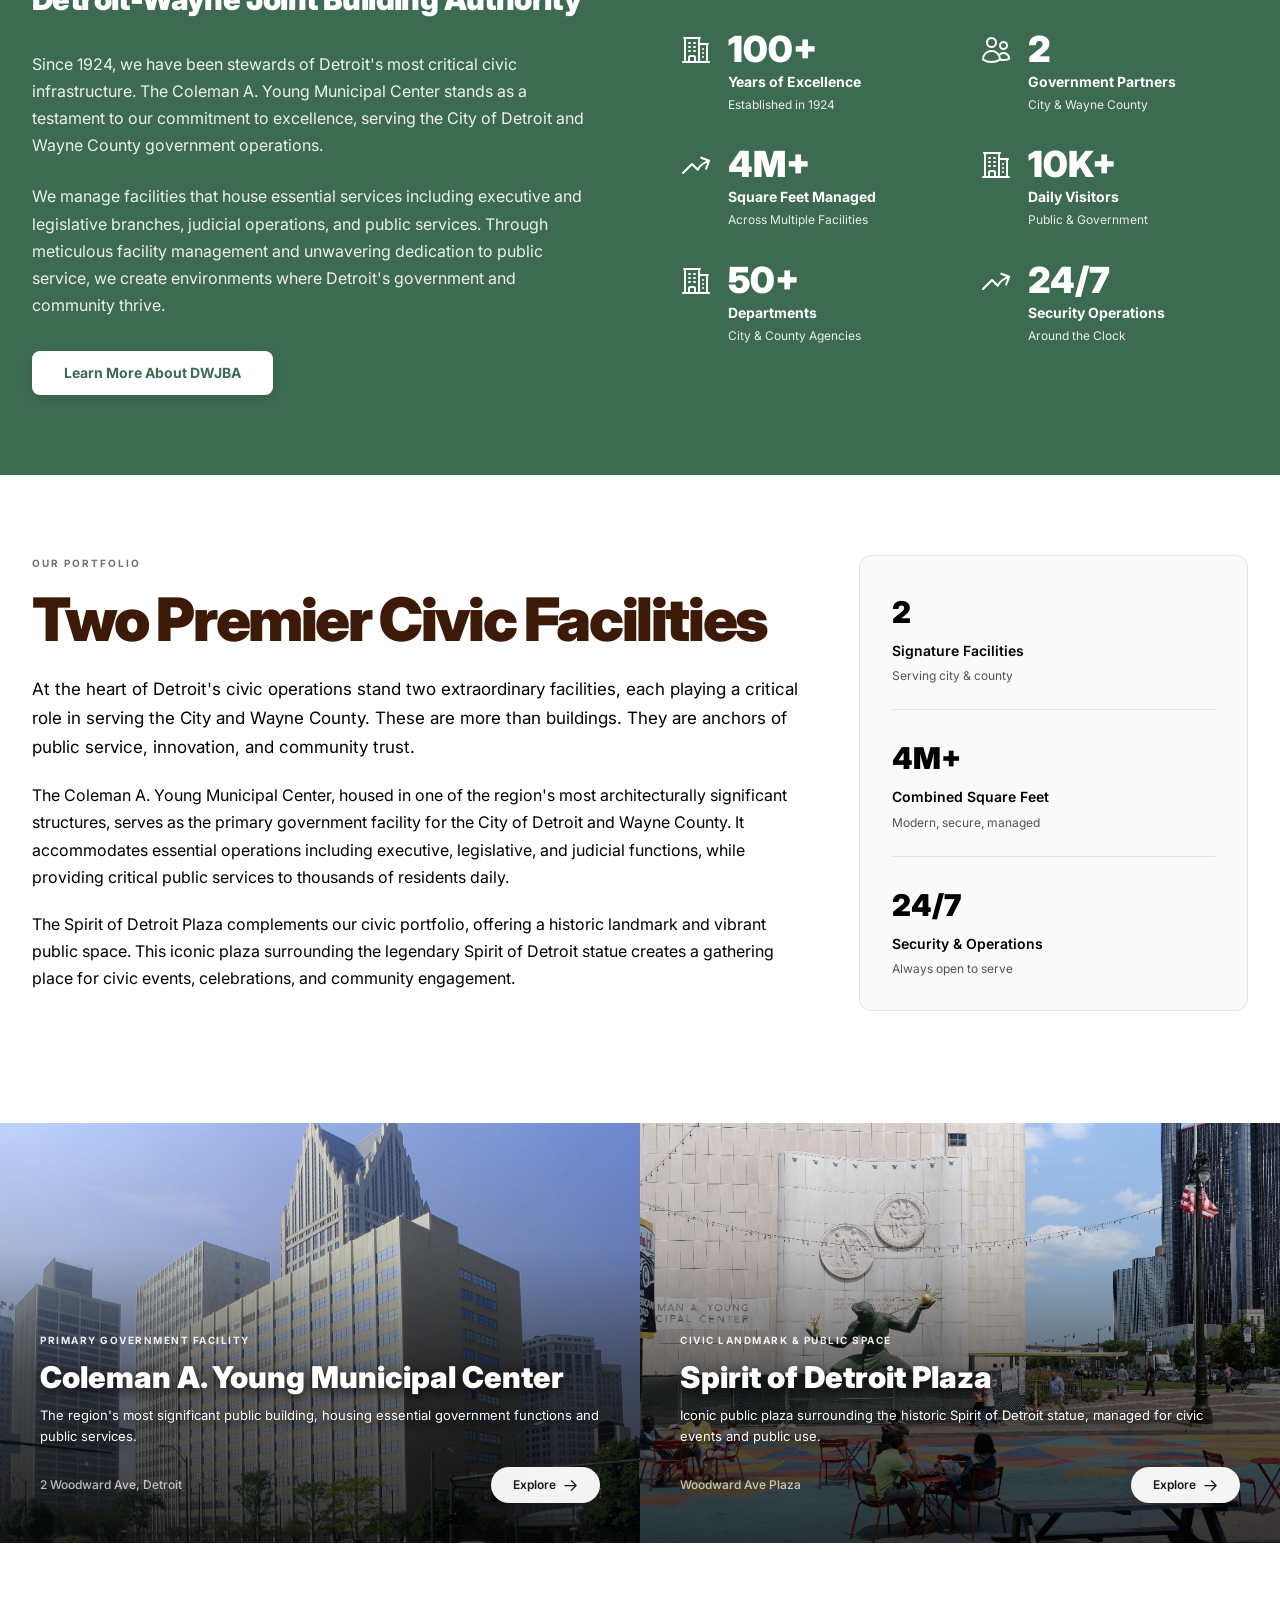
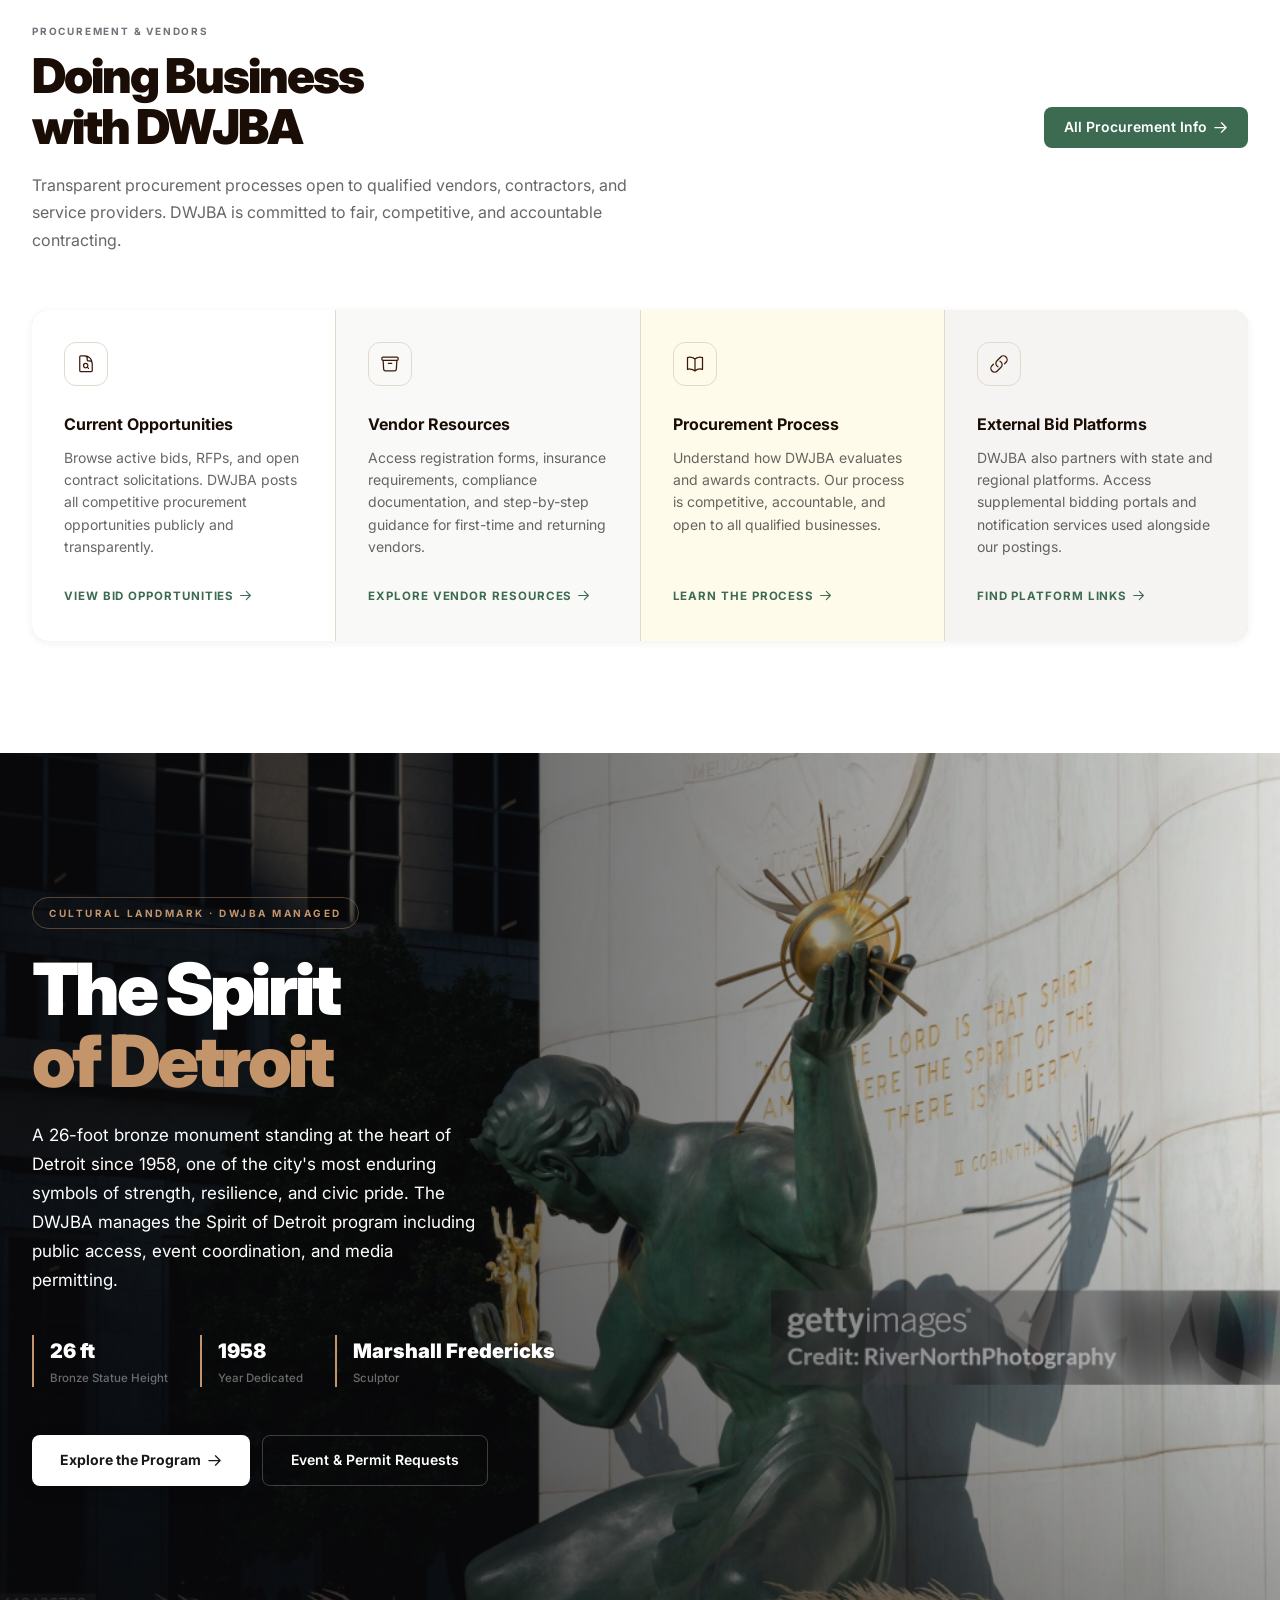
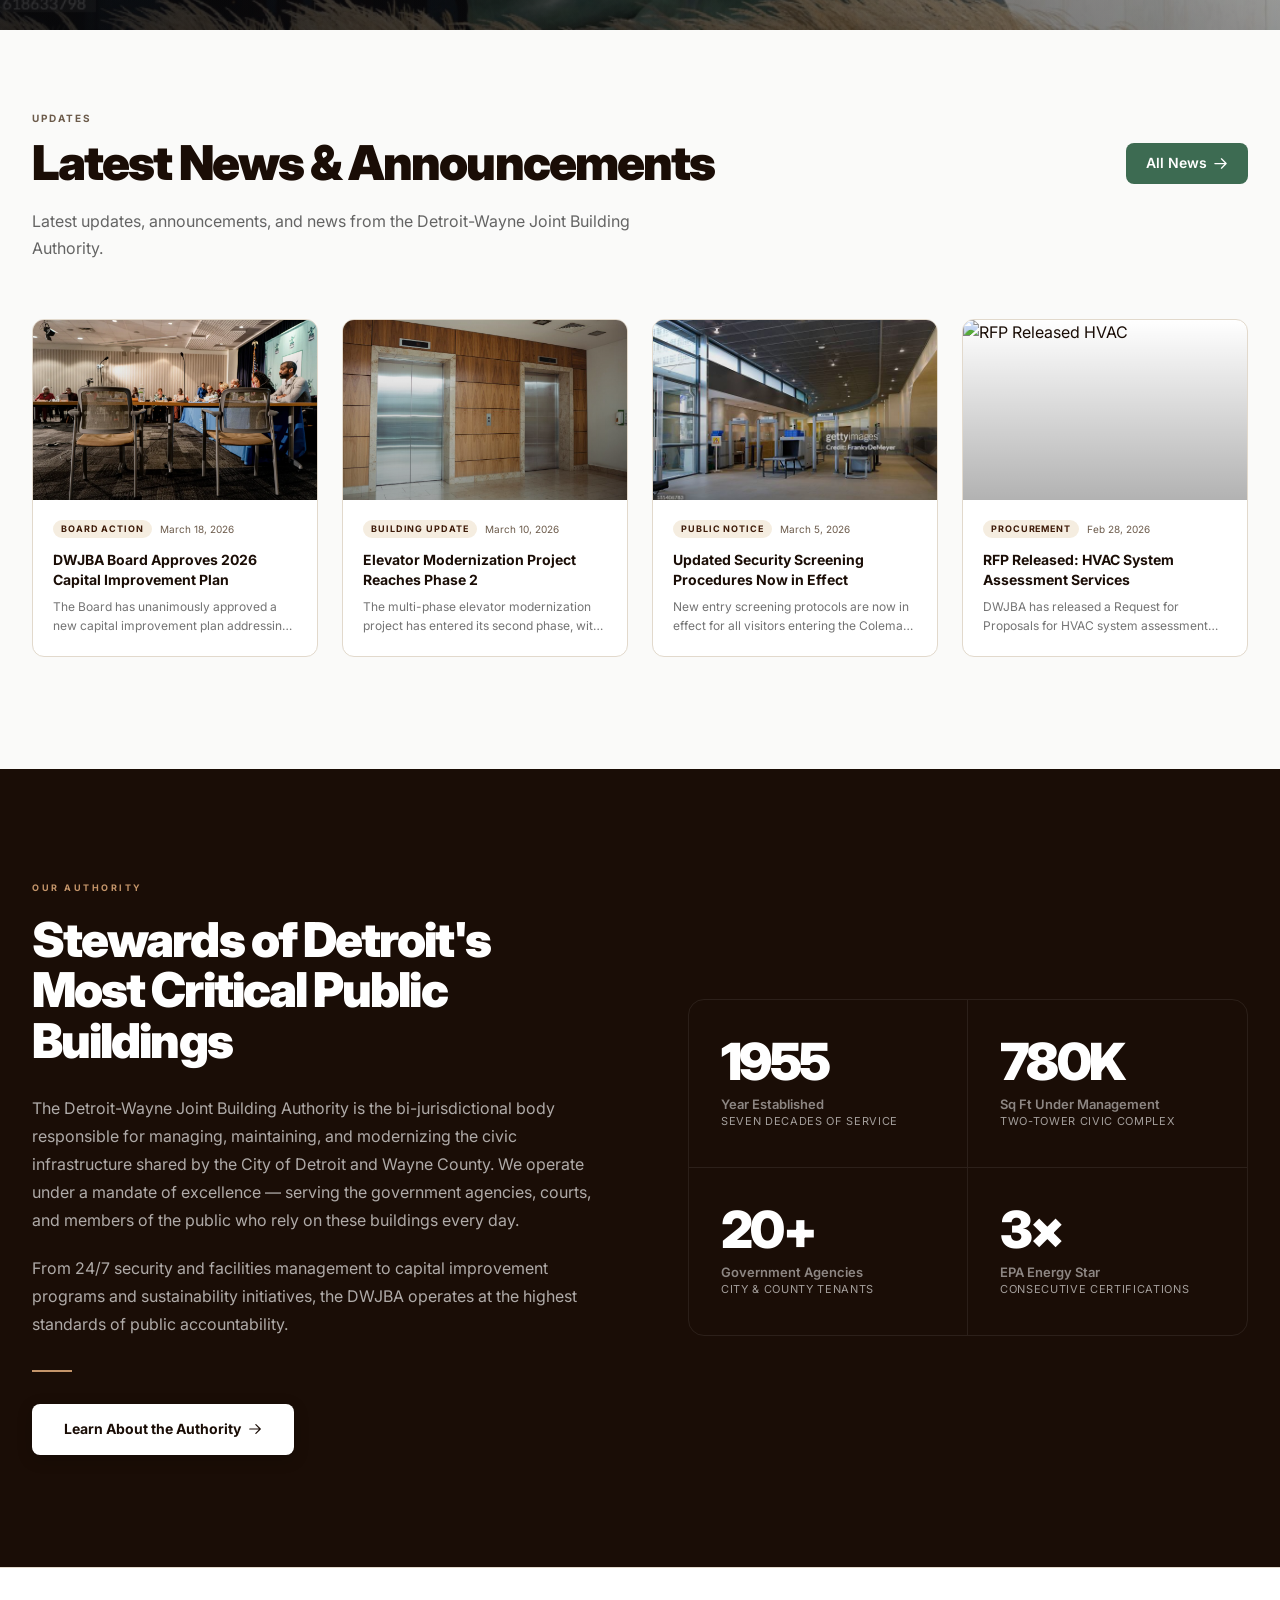
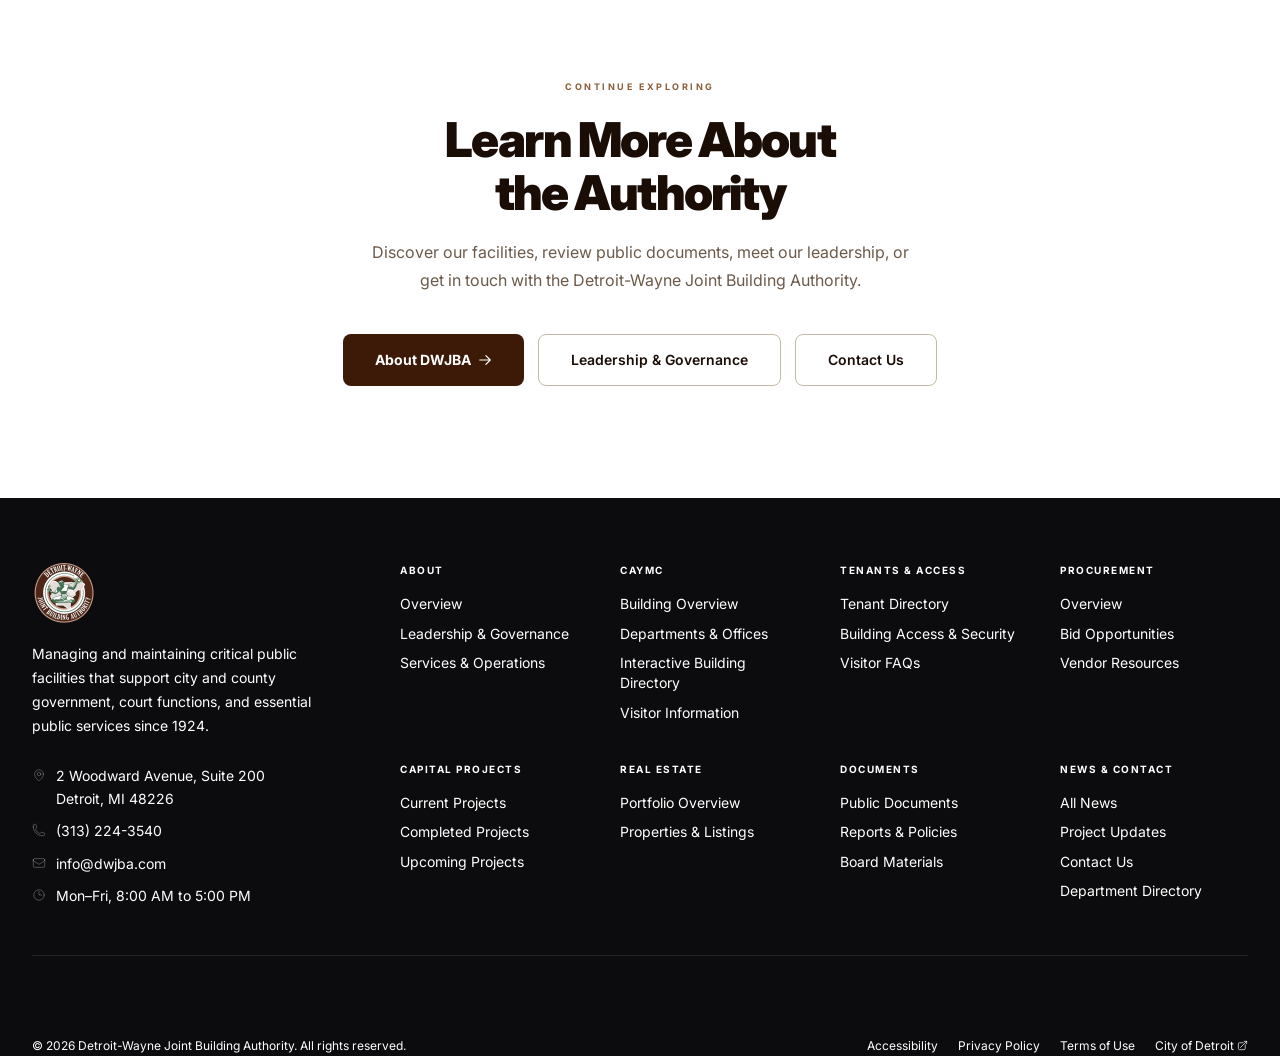
==== commit 88cc0b62: "fix: WCAG 2.1 AA accessibility - all 8 pages pass axe-core audit - Fix color contrast on leadership." ====
--- a/index.html
+++ b/index.html
@@ -78,7 +78,7 @@
     .tb-address { display:none; align-items:center; gap:5px; }
     @media (min-width:1024px){ .tb-address { display:flex; } }
     .topbar-right { display:flex; align-items:center; gap:2px; color:rgba(255,255,255,.55); }
-    .tb-connect { display:none; margin-right:.5rem; color:rgba(255,255,255,.35); }
+    .tb-connect { display:none; margin-right:.5rem; color:rgba(255,255,255,.55); }
     @media (min-width:640px){ .tb-connect { display:block; } }
     .topbar-right a { padding:3px 7px; border-radius:4px; font-weight:600; transition:color .15s, background .15s; }
     .topbar-right a:hover { color:white; background:rgba(255,255,255,.1); }
@@ -97,7 +97,8 @@
     #google_translate_element .goog-te-gadget-icon { display:none !important; }
     #google_translate_element img { display:none !important; }
     .goog-te-menu-frame { box-shadow:0 8px 32px rgba(0,0,0,.18) !important; }
-    body > .skiptranslate { display:none !important; }
+    body > div.skiptranslate { display:none !important; }
+    body > iframe.skiptranslate { display:block !important; }
     body { top:0 !important; }
     /* Mobile: show only globe icon, hide text */
     @media (max-width:639px) {
@@ -438,7 +439,7 @@
       margin-bottom: auto;
     }
     .qa-tag { font-size:10px; font-weight:700; text-transform:uppercase; letter-spacing:.1em; }
-    .qa-tag-light { color:rgba(255,255,255,.5); }
+    .qa-tag-light { color:rgba(255,255,255,.9); font-size:10px; font-weight:700; letter-spacing:.06em; text-transform:uppercase; }
     .qa-tag-dark  { color:var(--muted); }
 
     .qa-arrow {
@@ -463,7 +464,7 @@
       margin: 1rem 0 .75rem;
       user-select: none;
     }
-    .qa-num-light { color:rgba(255,255,255,.5); }
+    .qa-num-light { color:#fff; }
     .qa-num-dark  { color:var(--muted); }
 
     .qa-title { font-size:1.125rem; font-weight:700; line-height:1.3; margin-bottom:.5rem; }
@@ -471,7 +472,7 @@
     .qa-title-dark  { color:var(--fg); }
 
     .qa-desc { font-size:.875rem; line-height:1.6; }
-    .qa-desc-light { color:rgba(255,255,255,.5); }
+    .qa-desc-light { color:rgba(255,255,255,.85); }
     .qa-desc-dark  { color:var(--muted); }
 
     /* ════════════════════════════════════════════════════════
@@ -524,7 +525,7 @@
     .about-stat-icon svg { width:32px; height:32px; color:white; }
     .about-stat-val { font-size:clamp(1.75rem,3vw,2.25rem); font-weight:900; color:white; line-height:1; margin-bottom:4px; }
     .about-stat-lbl { font-size:.875rem; font-weight:700; color:white; margin-bottom:2px; }
-    .about-stat-sub { font-size:.75rem; color:rgba(255,255,255,.7); }
+    .about-stat-sub { font-size:.75rem; color:#e8ede9; }
 
     /* ════════════════════════════════════════════════════════
        FEATURED FACILITIES
@@ -1046,10 +1047,7 @@
       font-size: .8125rem; font-weight: 600;
       color: rgba(255,255,255,.5); line-height: 1.4;
     }
-    .auth-stat-sub {
-      font-size: .6875rem; color: rgba(255,255,255,.28);
-      margin-top: .2rem; font-weight: 500;
-    }
+    .auth-stat-sub { font-size:11px; letter-spacing:.06em; text-transform:uppercase; color:rgba(255,255,255,.6); }
 
     /* ════════════════════════════════════════════════════════
        CTA CLOSE (new)
@@ -1063,7 +1061,7 @@
     .cta-eyebrow {
       display: block; font-size: 9px; font-weight: 700;
       text-transform: uppercase; letter-spacing: .28em;
-      color: var(--tan); margin-bottom: 1.25rem;
+      color: #8a5d36; margin-bottom: 1.25rem;
     }
     .cta-h2 {
       font-size: clamp(2rem, 4vw, 3rem);
@@ -1098,9 +1096,12 @@
     }
     .cta-btn-secondary:hover { border-color: var(--brown); color: var(--brown); }
 
-  </style>
+  
+    .skip-to-content:focus { left:0; top:0; width:auto; height:auto; overflow:visible; }
+    </style>
 </head>
 <body>
+<a href="#main-content" class="skip-to-content" style="position:absolute;left:-9999px;top:auto;width:1px;height:1px;overflow:hidden;z-index:9999;padding:12px 24px;background:#3d1a08;color:#fff;font-weight:600;font-size:14px;text-decoration:none;border-radius:0 0 4px 0;transition:all .15s;">Skip to main content</a>
 
 <!-- ═══════════════════════════════════════════════════════
      TOP BAR
@@ -1233,7 +1234,7 @@
           <a href="directory.html">Department Directory</a>
         </div></div>
       </div>
-      <button class="nav-search" aria-label="Search">
+      <button class="nav-search" aria-label="Search" aria-label="Search">
         <svg xmlns="http://www.w3.org/2000/svg" fill="none" viewBox="0 0 24 24" stroke-width="1.8" stroke="currentColor"><path stroke-linecap="round" stroke-linejoin="round" d="m21 21-5.197-5.197m0 0A7.5 7.5 0 1 0 5.196 5.196a7.5 7.5 0 0 0 10.607 10.607Z" /></svg>
       </button>
     </nav>
@@ -1256,7 +1257,7 @@
 <nav class="mob-nav" id="mobNav">
   <div class="mob-nav-head">
     <span>Menu</span>
-    <button id="mobCloseBtn">
+    <button id="mobCloseBtn" aria-label="Close menu">
       <svg xmlns="http://www.w3.org/2000/svg" fill="none" viewBox="0 0 24 24" stroke-width="2" stroke="currentColor"><path stroke-linecap="round" stroke-linejoin="round" d="M6 18 18 6M6 6l12 12" /></svg>
     </button>
   </div>
